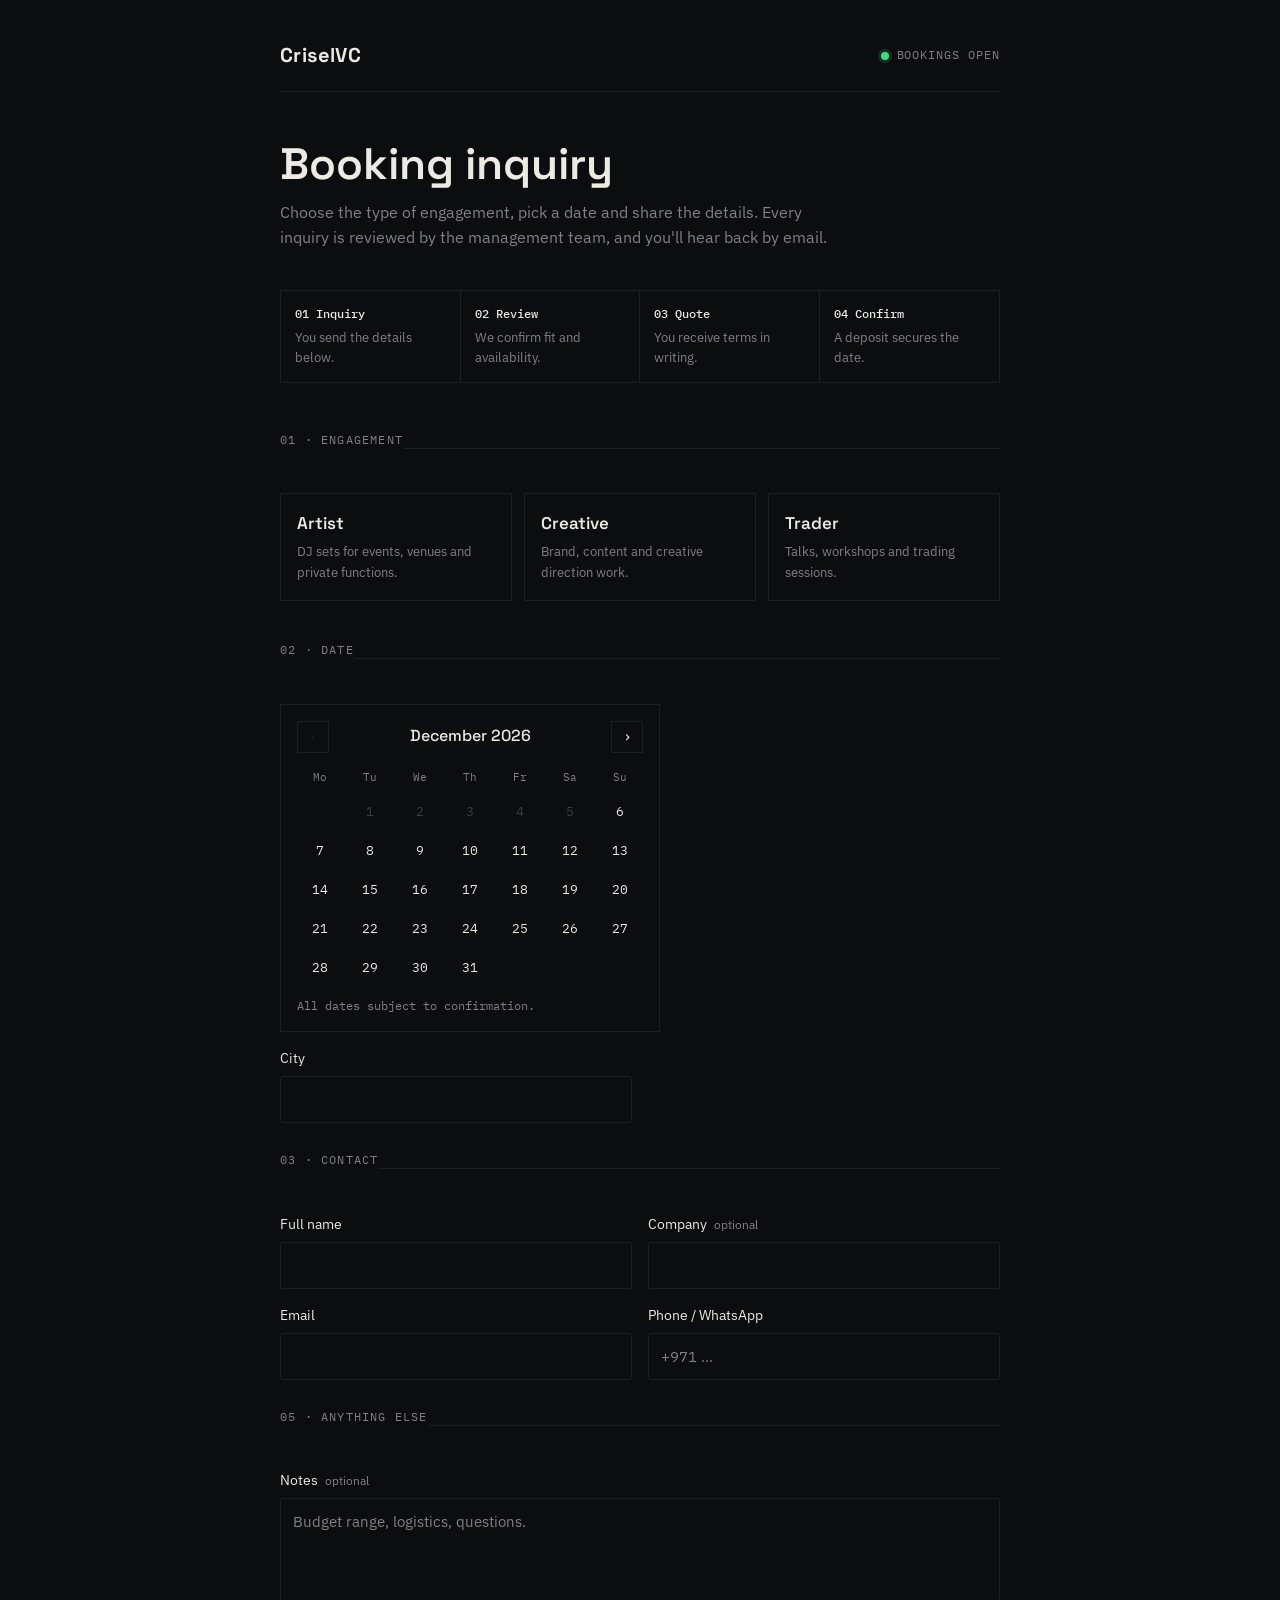
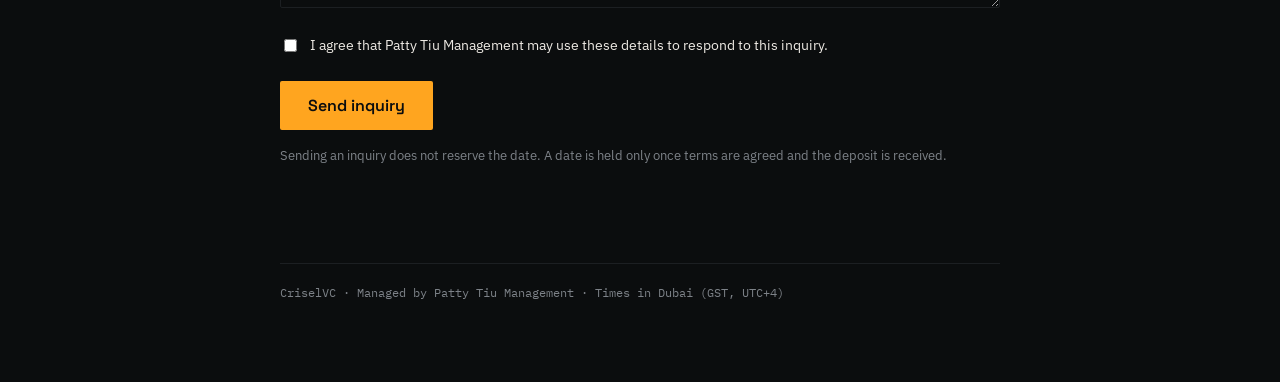
==== public/index.html @ d17053ee "Add booking page and success page" ====
<!doctype html>
<html lang="en">
<head>
  <meta charset="utf-8">
  <meta name="viewport" content="width=device-width, initial-scale=1">
  <title>CriselVC · Bookings</title>
  <meta name="description" content="Booking inquiries for CriselVC: artist sets, creative engagements and trader sessions.">
  <link rel="preconnect" href="https://fonts.googleapis.com">
  <link rel="preconnect" href="https://fonts.gstatic.com" crossorigin>
  <link href="https://fonts.googleapis.com/css2?family=Space+Grotesk:wght@400;500;600;700&family=IBM+Plex+Sans:wght@400;500&family=IBM+Plex+Mono:wght@400;500&display=swap" rel="stylesheet">
  <style>
    :root{
      --console:#0B0D0E; --hairline:#1C1F22; --amber:#FFA51F; --green:#3DDC84;
      --bone:#EDE9E3; --dim:#7D8288;
      --display:'Space Grotesk',system-ui,sans-serif;
      --body:'IBM Plex Sans',system-ui,sans-serif;
      --mono:'IBM Plex Mono',ui-monospace,monospace;
    }
    *{box-sizing:border-box}
    html,body{margin:0;background:var(--console);color:var(--bone);font-family:var(--body);font-size:16px;line-height:1.55}
    a{color:var(--bone);text-decoration-color:var(--dim)}
    .wrap{max-width:760px;margin:0 auto;padding:40px 20px 80px}
    header{display:flex;justify-content:space-between;align-items:center;padding-bottom:20px;border-bottom:1px solid var(--hairline)}
    .mark{font-family:var(--display);font-weight:700;letter-spacing:.02em;font-size:20px}
    .status{font-family:var(--mono);font-size:12px;color:var(--dim);display:flex;align-items:center;gap:8px;text-transform:uppercase;letter-spacing:.08em}
    .node{width:8px;height:8px;border-radius:50%;background:var(--green);box-shadow:0 0 0 3px rgba(61,220,132,.15)}
    h1{font-family:var(--display);font-weight:600;font-size:clamp(30px,5vw,44px);line-height:1.1;margin:48px 0 12px}
    .lede{color:var(--dim);max-width:560px;margin:0 0 40px}
    ol.process{list-style:none;padding:0;margin:0 0 48px;display:grid;grid-template-columns:repeat(4,1fr);border:1px solid var(--hairline)}
    ol.process li{padding:14px;border-right:1px solid var(--hairline);font-size:13px;color:var(--dim)}
    ol.process li:last-child{border-right:0}
    ol.process b{display:block;font-family:var(--mono);font-weight:500;color:var(--bone);font-size:12px;margin-bottom:4px}
    fieldset{border:0;border-top:1px solid var(--hairline);margin:0;padding:28px 0}
    legend{font-family:var(--mono);font-size:12px;letter-spacing:.1em;text-transform:uppercase;color:var(--dim);padding:0 0 16px}
    .grid{display:grid;grid-template-columns:1fr 1fr;gap:16px}
    .full{grid-column:1/-1}
    label{display:block;font-size:14px;margin-bottom:6px}
    label .opt{color:var(--dim);font-size:12px;margin-left:4px}
    input[type=text],input[type=email],input[type=tel],input[type=number],input[type=time],select,textarea{
      width:100%;background:transparent;color:var(--bone);border:1px solid var(--hairline);border-radius:2px;
      padding:11px 12px;font:inherit;font-size:15px;outline:none;transition:border-color .15s}
    select{appearance:none;background-image:linear-gradient(45deg,transparent 50%,var(--dim) 50%),linear-gradient(135deg,var(--dim) 50%,transparent 50%);
      background-position:calc(100% - 16px) 50%,calc(100% - 11px) 50%;background-size:5px 5px;background-repeat:no-repeat;padding-right:32px}
    select option{background:var(--console)}
    textarea{min-height:110px;resize:vertical}
    input:focus,select:focus,textarea:focus{border-color:var(--amber)}
    input::placeholder,textarea::placeholder{color:var(--dim)}
    .lanes{display:grid;grid-template-columns:repeat(3,1fr);gap:12px}
    .lane input{position:absolute;opacity:0;pointer-events:none}
    .lane span{display:block;border:1px solid var(--hairline);padding:16px;cursor:pointer;height:100%;transition:border-color .15s}
    .lane span b{display:block;font-family:var(--display);font-weight:600;font-size:17px;margin-bottom:4px}
    .lane span small{color:var(--dim);font-size:13px}
    .lane input:checked + span{border-color:var(--amber)}
    .lane input:focus-visible + span{outline:1px solid var(--amber);outline-offset:2px}
    .lane-fields[hidden]{display:none}
    .check{display:flex;gap:10px;align-items:flex-start;font-size:14px;color:var(--bone)}
    .check input{margin-top:4px;accent-color:var(--amber)}
    /* calendar */
    .cal{border:1px solid var(--hairline);padding:16px;max-width:380px}
    .cal-head{display:flex;justify-content:space-between;align-items:center;margin-bottom:12px}
    .cal-head strong{font-family:var(--display);font-weight:500}
    .cal-nav{background:none;border:1px solid var(--hairline);color:var(--bone);width:32px;height:32px;cursor:pointer;font:inherit}
    .cal-nav:disabled{color:var(--hairline);cursor:default}
    .cal-grid{display:grid;grid-template-columns:repeat(7,1fr);gap:4px;text-align:center}
    .cal-grid .dow{font-family:var(--mono);font-size:11px;color:var(--dim);padding:4px 0}
    .cal-grid button{background:none;border:1px solid transparent;color:var(--bone);font-family:var(--mono);font-size:13px;padding:8px 0;cursor:pointer;border-radius:2px}
    .cal-grid button:hover:not(:disabled){border-color:var(--hairline)}
    .cal-grid button:disabled{color:#3a3e42;text-decoration:line-through;cursor:not-allowed}
    .cal-grid button.past:disabled{text-decoration:none}
    .cal-grid button[aria-pressed=true]{border-color:var(--amber);color:var(--amber)}
    .cal-note{font-family:var(--mono);font-size:12px;color:var(--dim);margin-top:12px;min-height:18px}
    .picked{font-family:var(--mono);font-size:13px;margin-top:10px}
    .err{color:var(--amber);font-size:13px;margin-top:6px;min-height:0}
    .hp{position:absolute;left:-9999px}
    button[type=submit]{background:var(--amber);color:var(--console);border:0;padding:14px 28px;font-family:var(--display);font-weight:600;font-size:16px;cursor:pointer;border-radius:2px}
    button[type=submit]:disabled{opacity:.6;cursor:default}
    .fine{color:var(--dim);font-size:13px;margin-top:16px}
    footer{margin-top:56px;padding-top:20px;border-top:1px solid var(--hairline);font-family:var(--mono);font-size:12px;color:var(--dim)}
    @media (max-width:640px){
      .grid,.lanes{grid-template-columns:1fr}
      ol.process{grid-template-columns:1fr 1fr}
      ol.process li:nth-child(2){border-right:0}
      ol.process li:nth-child(-n+2){border-bottom:1px solid var(--hairline)}
    }
  </style>
</head>
<body>
  <div class="wrap">
    <header>
      <div class="mark">CriselVC</div>
      <div class="status"><span class="node" aria-hidden="true"></span>Bookings open</div>
    </header>

    <h1>Booking inquiry</h1>
    <p class="lede">Choose the type of engagement, pick a date and share the details. Every inquiry is reviewed by the management team, and you'll hear back by email.</p>

    <ol class="process" aria-label="How booking works">
      <li><b>01 Inquiry</b>You send the details below.</li>
      <li><b>02 Review</b>We confirm fit and availability.</li>
      <li><b>03 Quote</b>You receive terms in writing.</li>
      <li><b>04 Confirm</b>A deposit secures the date.</li>
    </ol>

    <form id="inquiry" name="criselvc-inquiry" method="POST" action="/success.html" data-netlify="true" netlify-honeypot="bot-field" novalidate>
      <input type="hidden" name="form-name" value="criselvc-inquiry">
      <p class="hp"><label>Leave this empty <input name="bot-field" tabindex="-1" autocomplete="off"></label></p>

      <fieldset>
        <legend>01 · Engagement</legend>
        <div class="lanes" role="radiogroup" aria-label="Engagement type">
          <label class="lane"><input type="radio" name="lane" value="Artist" required><span><b>Artist</b><small>DJ sets for events, venues and private functions.</small></span></label>
          <label class="lane"><input type="radio" name="lane" value="Creative"><span><b>Creative</b><small>Brand, content and creative direction work.</small></span></label>
          <label class="lane"><input type="radio" name="lane" value="Trader"><span><b>Trader</b><small>Talks, workshops and trading sessions.</small></span></label>
        </div>
        <div class="err" id="err-lane"></div>
      </fieldset>

      <fieldset>
        <legend>02 · Date</legend>
        <div class="cal" id="cal">
          <div class="cal-head">
            <button type="button" class="cal-nav" id="cal-prev" aria-label="Previous month">‹</button>
            <strong id="cal-title" aria-live="polite"></strong>
            <button type="button" class="cal-nav" id="cal-next" aria-label="Next month">›</button>
          </div>
          <div class="cal-grid" id="cal-grid"></div>
          <div class="cal-note" id="cal-note">Checking availability…</div>
        </div>
        <input type="hidden" name="event_date" id="event_date">
        <div class="picked" id="picked"></div>
        <div class="err" id="err-date"></div>
        <div class="grid" style="margin-top:16px">
          <div><label for="city">City</label><input type="text" id="city" name="city" required autocomplete="address-level2"></div>
        </div>
      </fieldset>

      <fieldset>
        <legend>03 · Contact</legend>
        <div class="grid">
          <div><label for="name">Full name</label><input type="text" id="name" name="name" required autocomplete="name"></div>
          <div><label for="company">Company <span class="opt">optional</span></label><input type="text" id="company" name="company" autocomplete="organization"></div>
          <div><label for="email">Email</label><input type="email" id="email" name="email" required autocomplete="email"></div>
          <div><label for="phone">Phone / WhatsApp</label><input type="tel" id="phone" name="phone" required autocomplete="tel" placeholder="+971 …"></div>
        </div>
      </fieldset>

      <!-- Artist lane -->
      <fieldset class="lane-fields" data-lane="Artist" hidden>
        <legend>04 · Artist details</legend>
        <div class="grid">
          <div><label for="artist_event_type">Event type</label>
            <select id="artist_event_type" name="artist_event_type" data-required>
              <option value="">Select</option>
              <option>Club night</option><option>Private event</option><option>Corporate event</option>
              <option>Wedding</option><option>Festival</option><option>Brand activation</option><option>Other</option>
            </select></div>
          <div><label for="artist_venue">Venue</label><input type="text" id="artist_venue" name="artist_venue" data-required></div>
          <div><label for="artist_set_start">Set start</label><input type="time" id="artist_set_start" name="artist_set_start" data-required></div>
          <div><label for="artist_set_end">Set end</label><input type="time" id="artist_set_end" name="artist_set_end" data-required></div>
          <div><label for="artist_guests">Expected guests</label><input type="number" id="artist_guests" name="artist_guests" min="1" inputmode="numeric" data-required></div>
          <div><label for="artist_equipment">DJ equipment</label>
            <select id="artist_equipment" name="artist_equipment" data-required>
              <option value="">Select</option>
              <option>Venue provides full DJ setup</option><option>Partial setup, to discuss</option>
              <option>No equipment, artist to arrange</option><option>Not sure yet</option>
            </select></div>
          <div class="full"><label for="artist_music_brief">Music brief <span class="opt">optional</span></label>
            <textarea id="artist_music_brief" name="artist_music_brief" placeholder="Genres, mood, references, anything to avoid."></textarea></div>
        </div>
        <p class="fine">Sets that run past midnight are fine. Enter the end time as it reads on the clock.</p>
      </fieldset>

      <!-- Creative lane -->
      <fieldset class="lane-fields" data-lane="Creative" hidden>
        <legend>04 · Creative details</legend>
        <div class="grid">
          <div><label for="creative_service">Service</label>
            <select id="creative_service" name="creative_service" data-required>
              <option value="">Select</option>
              <option>Content creation</option><option>Brand collaboration</option><option>Creative direction</option>
              <option>Hosting / appearance</option><option>Other</option>
            </select></div>
          <div><label for="creative_venue">Venue or brand</label><input type="text" id="creative_venue" name="creative_venue" data-required></div>
          <div><label for="creative_duration">Engagement length</label>
            <select id="creative_duration" name="creative_duration" data-required>
              <option value="">Select</option>
              <option>Half day</option><option>Full day</option><option>Multi-day</option><option>Ongoing / retainer</option>
            </select></div>
          <div class="full"><label for="creative_scope">Scope</label>
            <textarea id="creative_scope" name="creative_scope" data-required placeholder="Deliverables, usage, timelines."></textarea></div>
        </div>
      </fieldset>

      <!-- Trader lane -->
      <fieldset class="lane-fields" data-lane="Trader" hidden>
        <legend>04 · Trader details</legend>
        <div class="grid">
          <div><label for="trader_format">Format</label>
            <select id="trader_format" name="trader_format" data-required>
              <option value="">Select</option>
              <option>Talk / keynote</option><option>Workshop</option><option>Panel</option><option>Private session</option><option>Other</option>
            </select></div>
          <div><label for="trader_delivery">Delivery</label>
            <select id="trader_delivery" name="trader_delivery" data-required>
              <option value="">Select</option>
              <option>In person</option><option>Online</option><option>Hybrid</option>
            </select></div>
          <div><label for="trader_audience">Audience level</label>
            <select id="trader_audience" name="trader_audience" data-required>
              <option value="">Select</option>
              <option>Beginner</option><option>Intermediate</option><option>Advanced</option><option>Mixed</option>
            </select></div>
          <div><label for="trader_size">Audience size</label><input type="number" id="trader_size" name="trader_size" min="1" inputmode="numeric" data-required></div>
          <div class="full"><label for="trader_brief">Brief</label>
            <textarea id="trader_brief" name="trader_brief" data-required placeholder="Topics, goals and who will attend."></textarea></div>
          <div class="full"><label class="check"><input type="checkbox" id="trader_ack" name="trader_ack" value="yes" data-required>
            I understand sessions are educational only and are not financial advice.</label></div>
        </div>
      </fieldset>

      <fieldset>
        <legend>05 · Anything else</legend>
        <label for="notes">Notes <span class="opt">optional</span></label>
        <textarea id="notes" name="notes" placeholder="Budget range, logistics, questions."></textarea>
        <div style="margin-top:20px">
          <label class="check"><input type="checkbox" id="consent" name="consent" value="yes" required>
            I agree that Patty Tiu Management may use these details to respond to this inquiry.</label>
        </div>
        <div class="err" id="err-form" role="alert"></div>
        <div style="margin-top:24px"><button type="submit" id="submit">Send inquiry</button></div>
        <p class="fine">Sending an inquiry does not reserve the date. A date is held only once terms are agreed and the deposit is received.</p>
      </fieldset>
    </form>

    <footer>CriselVC · Managed by Patty Tiu Management · Times in Dubai (GST, UTC+4)</footer>
  </div>

  <script>
  (() => {
    const form = document.getElementById('inquiry');
    const laneInputs = form.querySelectorAll('input[name="lane"]');
    const laneSets = form.querySelectorAll('.lane-fields');

    /* ---------- Lanes: show only the selected lane's fields ---------- */
    function setLane(lane) {
      laneSets.forEach((fs) => {
        const on = fs.dataset.lane === lane;
        fs.hidden = !on;
        fs.querySelectorAll('input,select,textarea').forEach((el) => {
          if (el.hasAttribute('data-required')) el.required = on;
          if (!on) { if (el.type === 'checkbox') el.checked = false; else el.value = ''; }
        });
      });
      document.getElementById('err-lane').textContent = '';
    }
    laneInputs.forEach((r) => r.addEventListener('change', () => setLane(r.value)));
    const preset = form.querySelector('input[name="lane"]:checked');
    if (preset) setLane(preset.value);

    /* ---------- Availability calendar ---------- */
    const pad = (n) => String(n).padStart(2, '0');
    const dubaiToday = () => new Intl.DateTimeFormat('en-CA', { timeZone: 'Asia/Dubai' }).format(new Date());
    const today = dubaiToday();
    const [ty, tm] = today.split('-').map(Number);
    let view = { y: ty, m: tm };
    const first = { y: ty, m: tm };
    const cache = {};
    const input = document.getElementById('event_date');
    const grid = document.getElementById('cal-grid');
    const note = document.getElementById('cal-note');
    const title = document.getElementById('cal-title');
    const prev = document.getElementById('cal-prev');
    const picked = document.getElementById('picked');
    const monthKey = (v) => `${v.y}-${pad(v.m)}`;

    async function fetchMonth(key) {
      if (cache[key]) return cache[key];
      try {
        const r = await fetch(`/api/availability?month=${key}`, { headers: { Accept: 'application/json' } });
        if (!r.ok) throw new Error(r.status);
        const j = await r.json();
        cache[key] = { live: j.live === true, busy: Array.isArray(j.busy) ? j.busy : [] };
      } catch (e) {
        cache[key] = { live: false, busy: [] };
      }
      return cache[key];
    }

    async function render() {
      const key = monthKey(view);
      title.textContent = new Date(Date.UTC(view.y, view.m - 1, 1))
        .toLocaleDateString('en-GB', { month: 'long', year: 'numeric', timeZone: 'UTC' });
      prev.disabled = view.y === first.y && view.m === first.m;
      note.textContent = 'Checking availability…';
      const data = await fetchMonth(key);
      if (key !== monthKey(view)) return; // user moved on
      const busy = new Set(data.busy);
      note.textContent = data.live ? 'Struck-through dates are already booked.' : 'All dates subject to confirmation.';

      grid.innerHTML = '';
      ['Mo','Tu','We','Th','Fr','Sa','Su'].forEach((d) => {
        const s = document.createElement('div'); s.className = 'dow'; s.textContent = d; grid.appendChild(s);
      });
      const startDow = (new Date(Date.UTC(view.y, view.m - 1, 1)).getUTCDay() + 6) % 7;
      const days = new Date(Date.UTC(view.y, view.m, 0)).getUTCDate();
      for (let i = 0; i < startDow; i++) grid.appendChild(document.createElement('div'));
      for (let d = 1; d <= days; d++) {
        const iso = `${key}-${pad(d)}`;
        const b = document.createElement('button');
        b.type = 'button'; b.textContent = d; b.dataset.date = iso;
        const isPast = iso < today;
        const isBusy = data.live && busy.has(iso);
        if (isPast) { b.disabled = true; b.classList.add('past'); }
        if (isBusy) { b.disabled = true; b.setAttribute('aria-label', `${iso}, unavailable`); }
        b.setAttribute('aria-pressed', input.value === iso ? 'true' : 'false');
        b.addEventListener('click', () => pick(iso));
        grid.appendChild(b);
      }
      // a previously chosen date that is now busy gets cleared
      if (input.value && input.value.startsWith(key) && data.live && busy.has(input.value)) pick('');
    }

    function pick(iso) {
      input.value = iso;
      grid.querySelectorAll('button[data-date]').forEach((b) => b.setAttribute('aria-pressed', b.dataset.date === iso ? 'true' : 'false'));
      picked.textContent = iso
        ? 'Selected: ' + new Date(iso + 'T00:00:00Z').toLocaleDateString('en-GB', { weekday: 'long', day: 'numeric', month: 'long', year: 'numeric', timeZone: 'UTC' })
        : '';
      document.getElementById('err-date').textContent = '';
    }

    prev.addEventListener('click', () => { if (--view.m < 1) { view.m = 12; view.y--; } render(); });
    document.getElementById('cal-next').addEventListener('click', () => { if (++view.m > 12) { view.m = 1; view.y++; } render(); });
    render();

    /* ---------- Submit ---------- */
    form.addEventListener('submit', async (e) => {
      e.preventDefault();
      const errForm = document.getElementById('err-form');
      errForm.textContent = '';
      let ok = true;
      if (!form.querySelector('input[name="lane"]:checked')) { document.getElementById('err-lane').textContent = 'Choose an engagement type.'; ok = false; }
      if (!/^\d{4}-\d{2}-\d{2}$/.test(input.value)) { document.getElementById('err-date').textContent = 'Choose a date.'; ok = false; }
      if (!form.checkValidity()) { ok = false; }
      if (!ok) {
        form.reportValidity();
        errForm.textContent = 'Some details are missing. Check the highlighted fields.';
        return;
      }
      const btn = document.getElementById('submit');
      btn.disabled = true; btn.textContent = 'Sending…';
      try {
        const body = new URLSearchParams(new FormData(form)).toString();
        const r = await fetch('/', { method: 'POST', headers: { 'Content-Type': 'application/x-www-form-urlencoded' }, body });
        if (!r.ok) throw new Error(r.status);
        window.location.href = '/success.html';
      } catch (err) {
        btn.disabled = false; btn.textContent = 'Send inquiry';
        errForm.textContent = 'The inquiry did not send. Check your connection and try again.';
      }
    });
  })();
  </script>
</body>
</html>
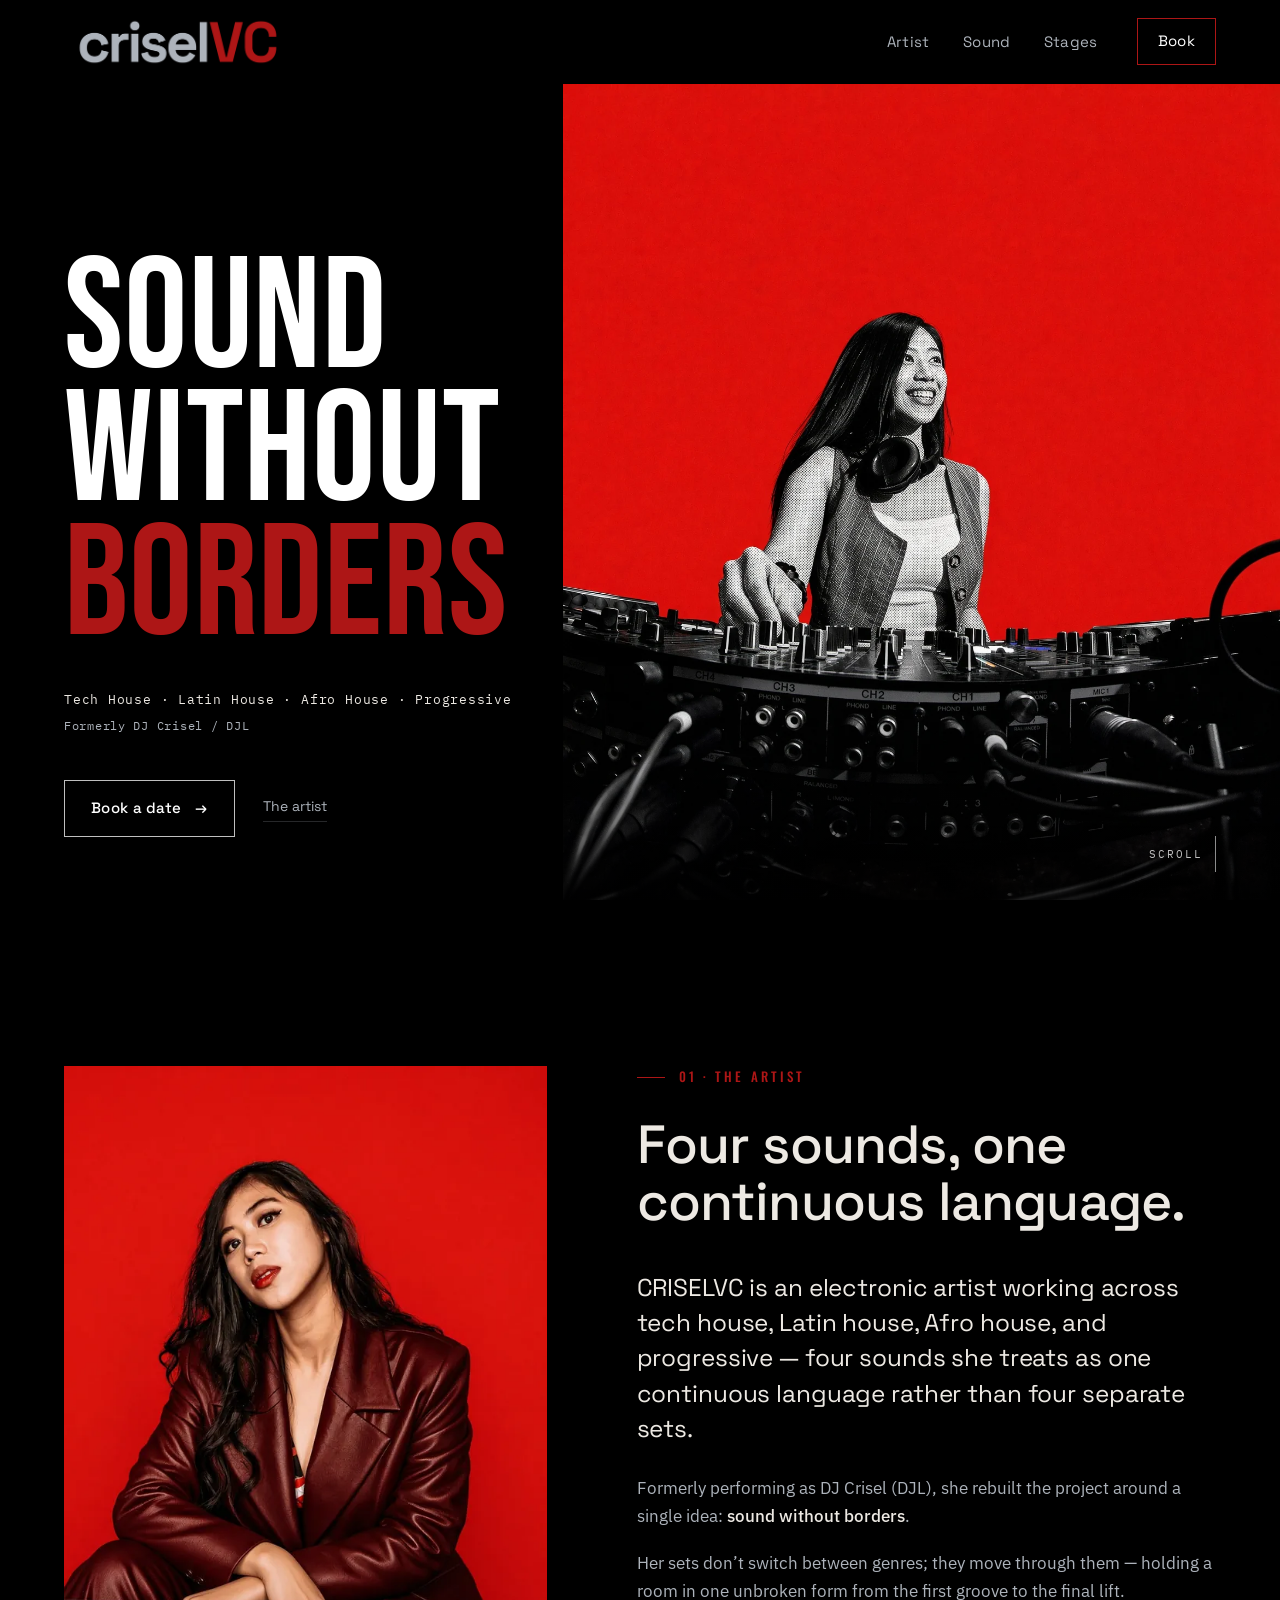
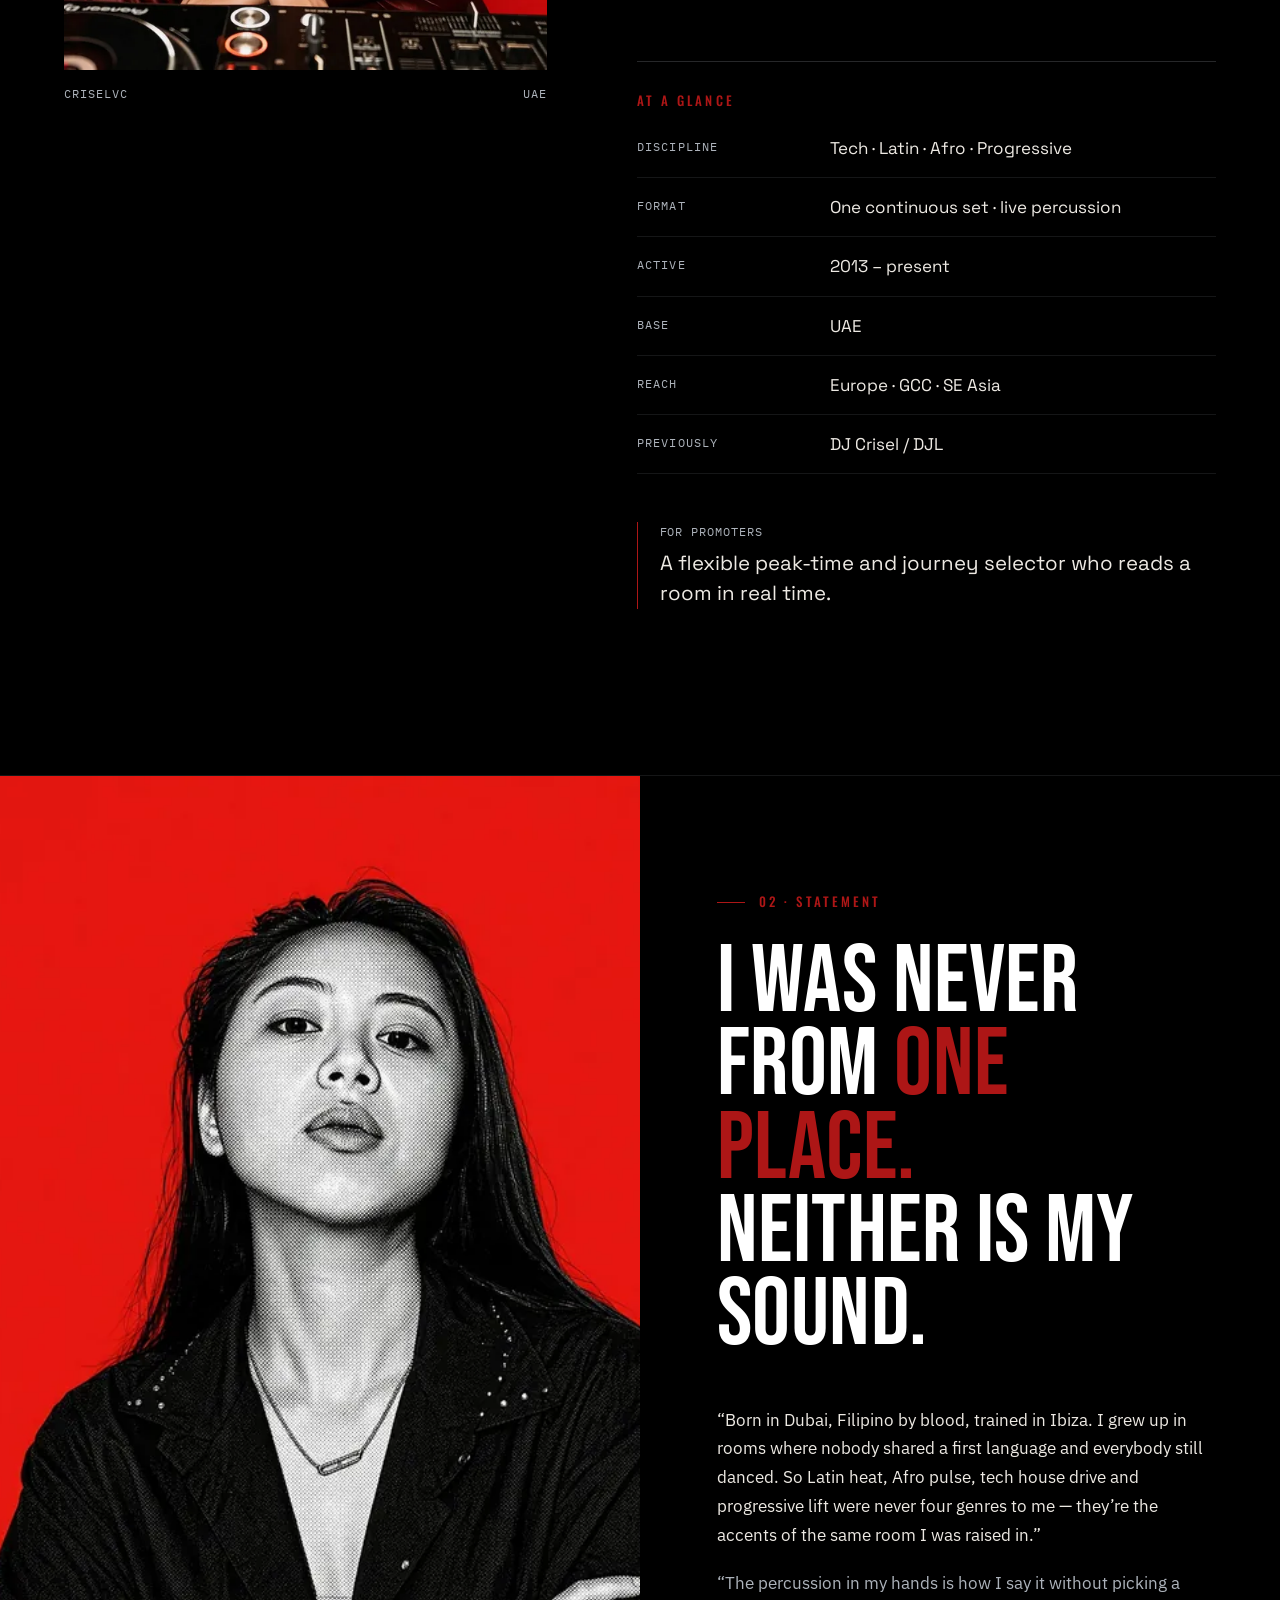
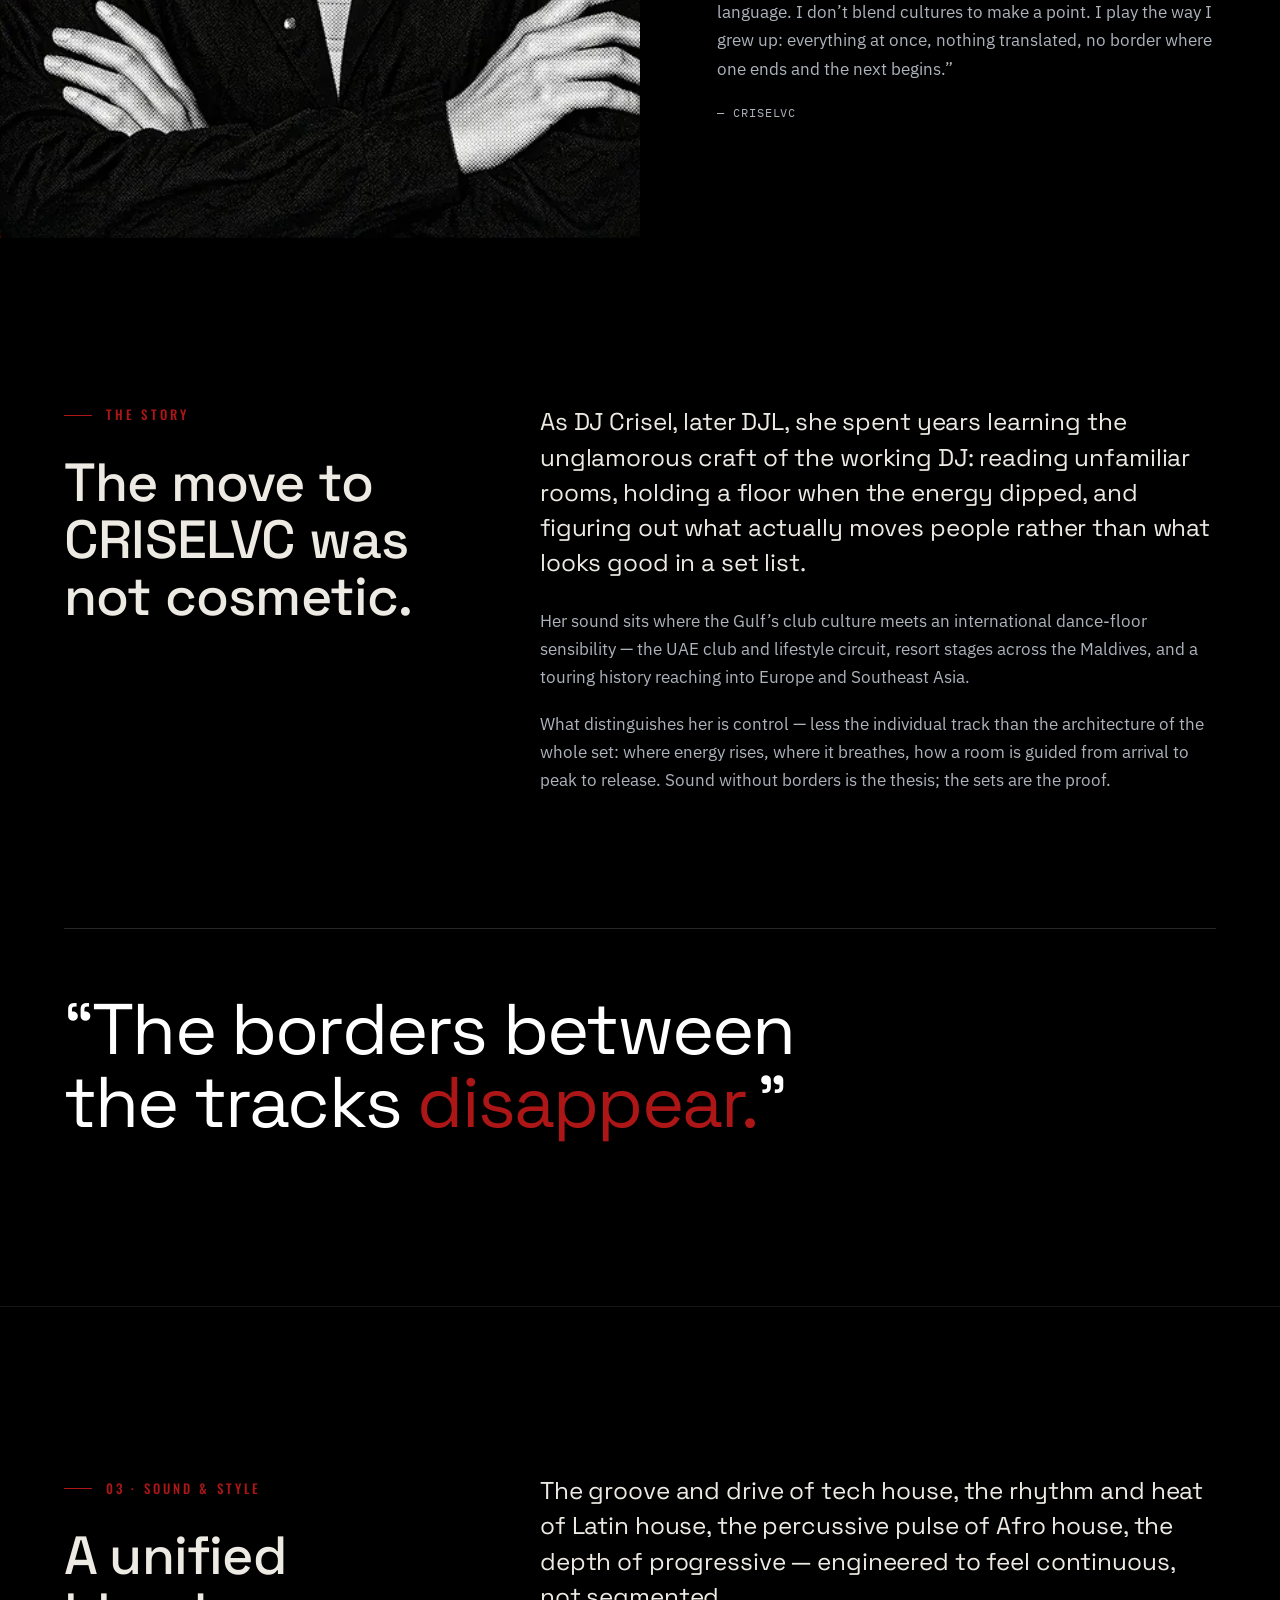
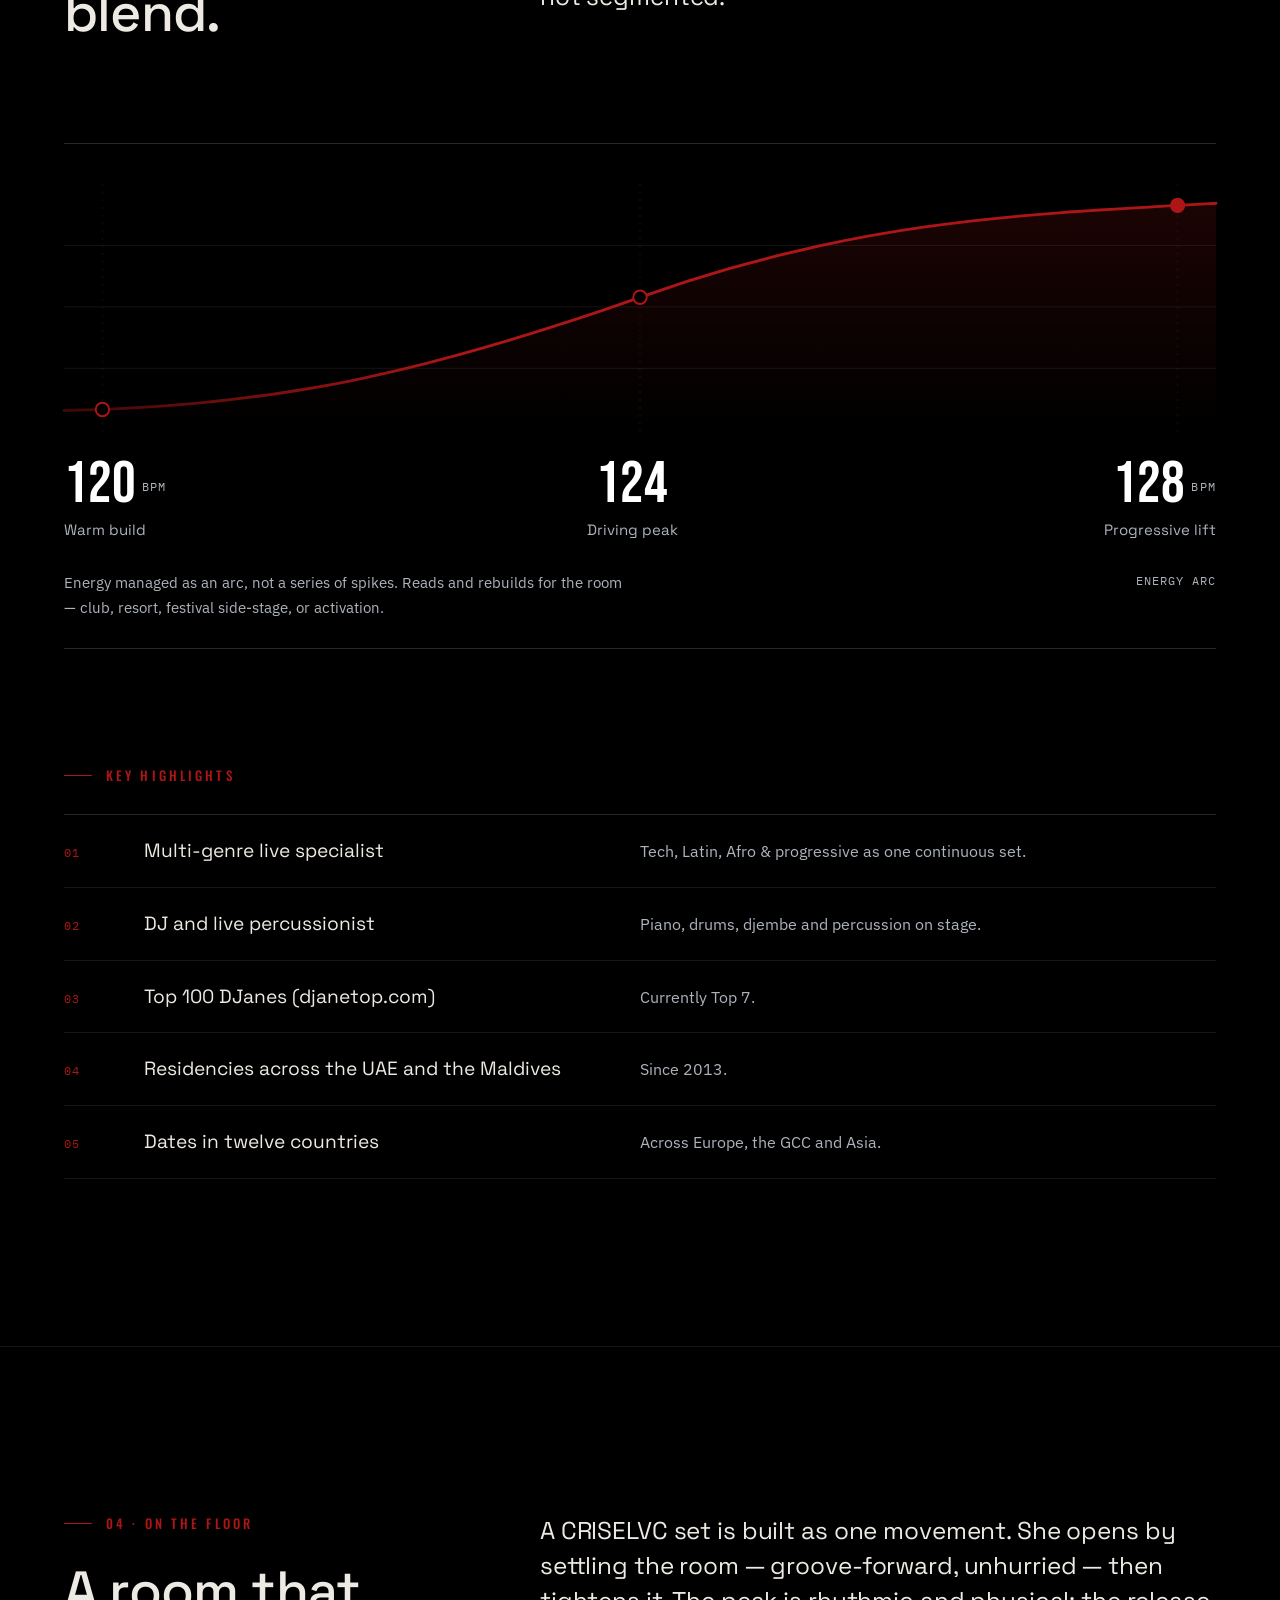
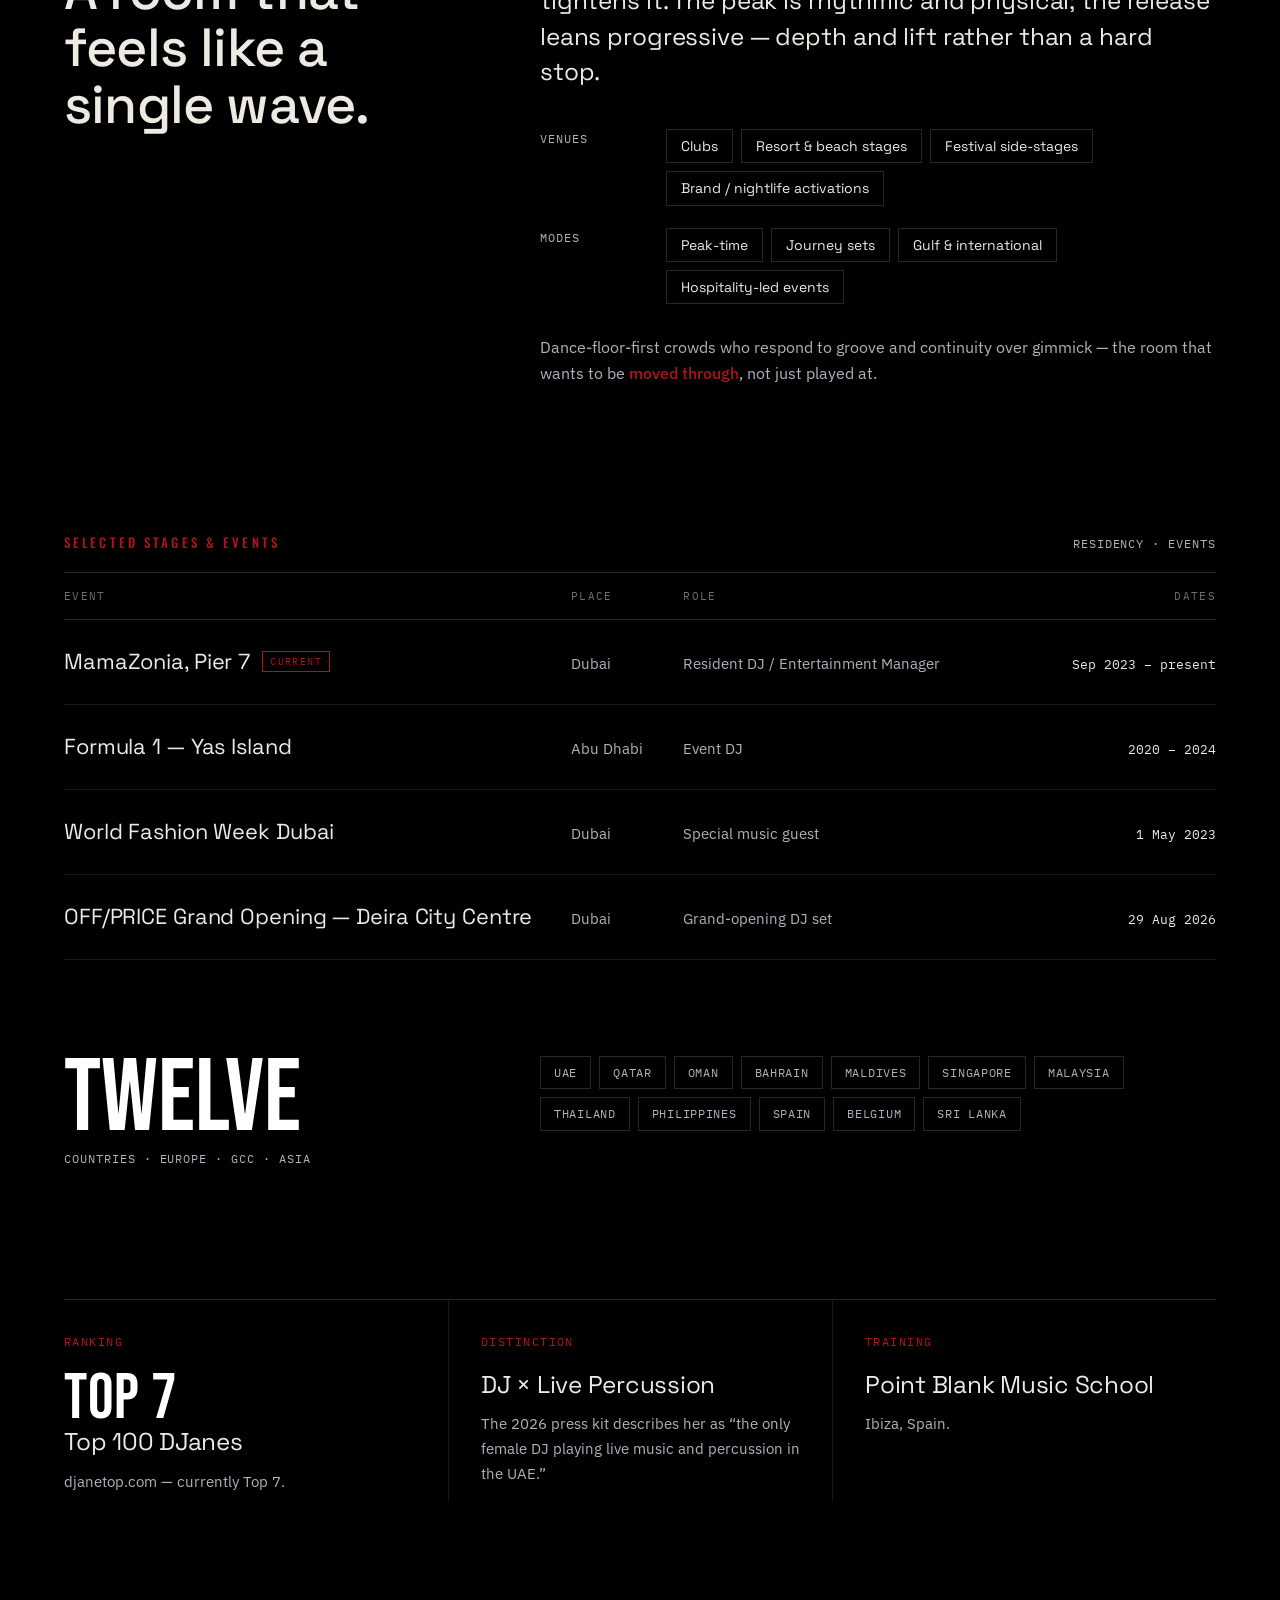
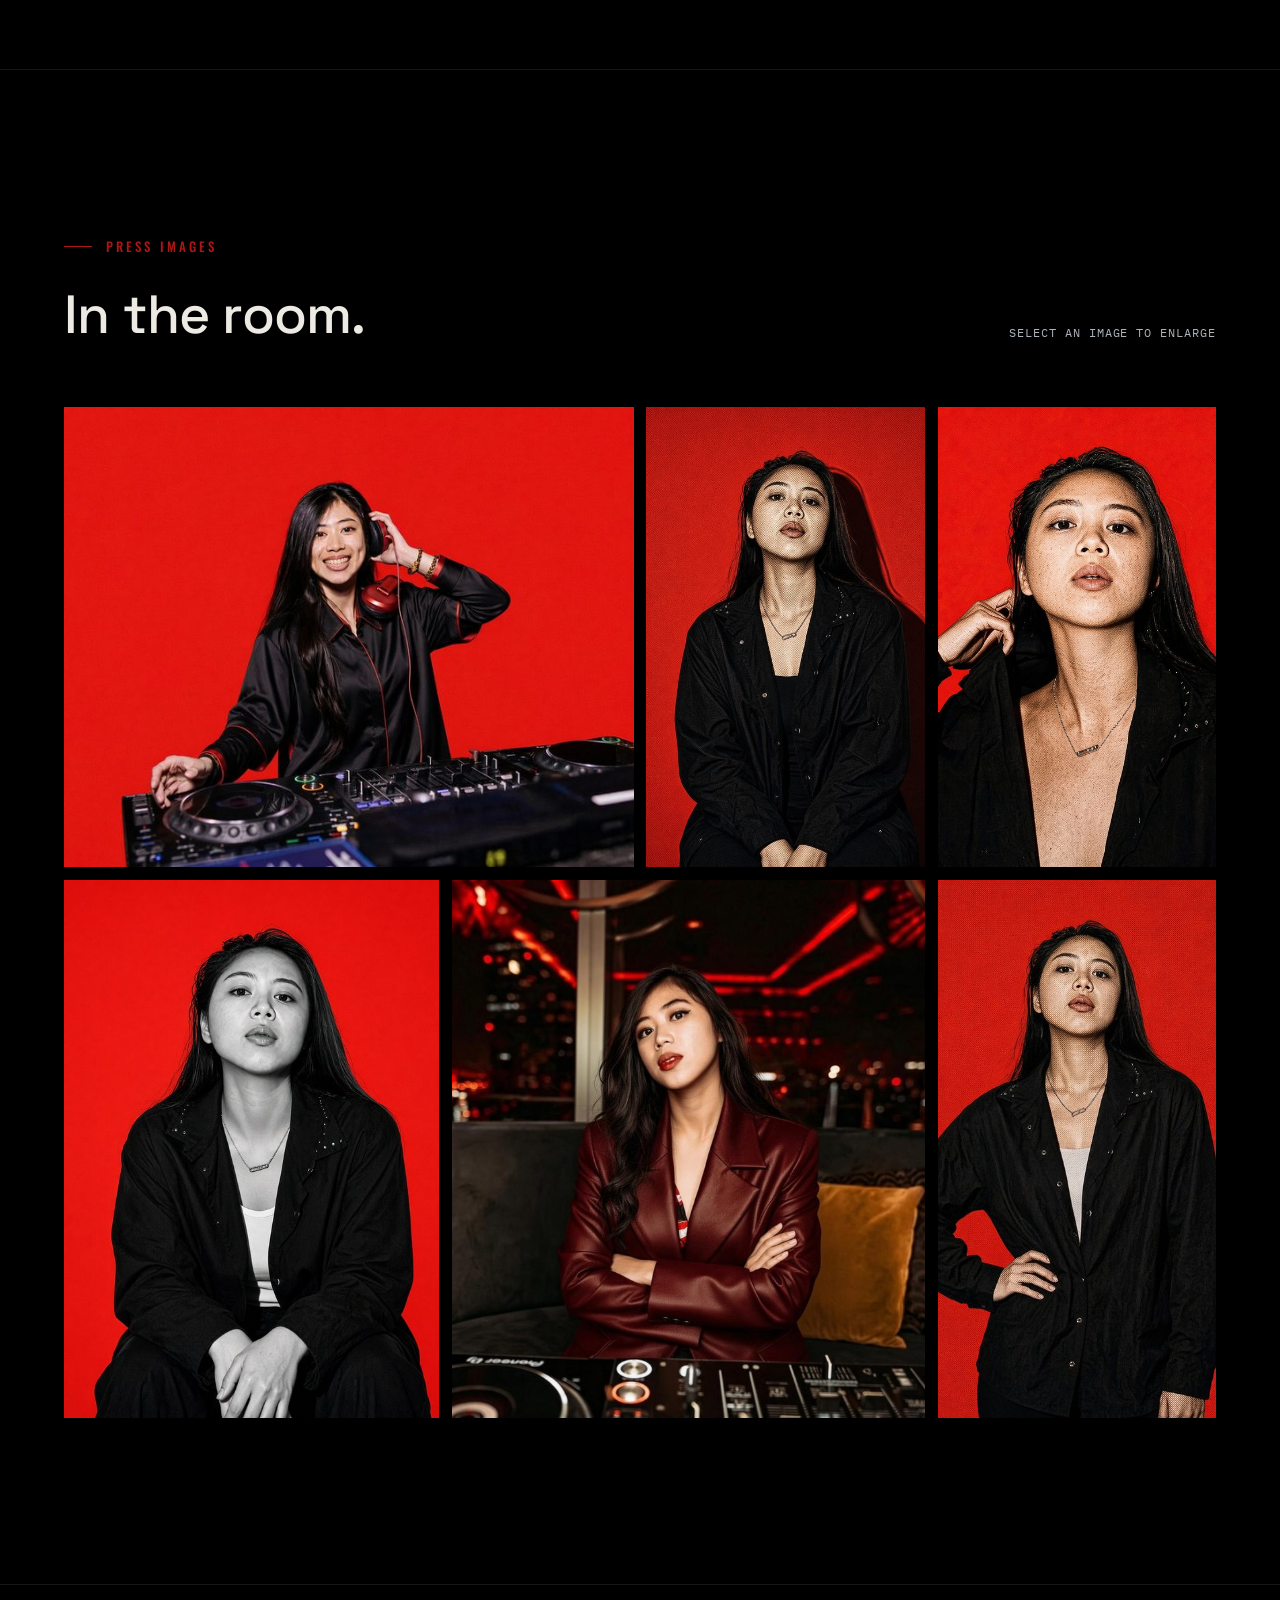
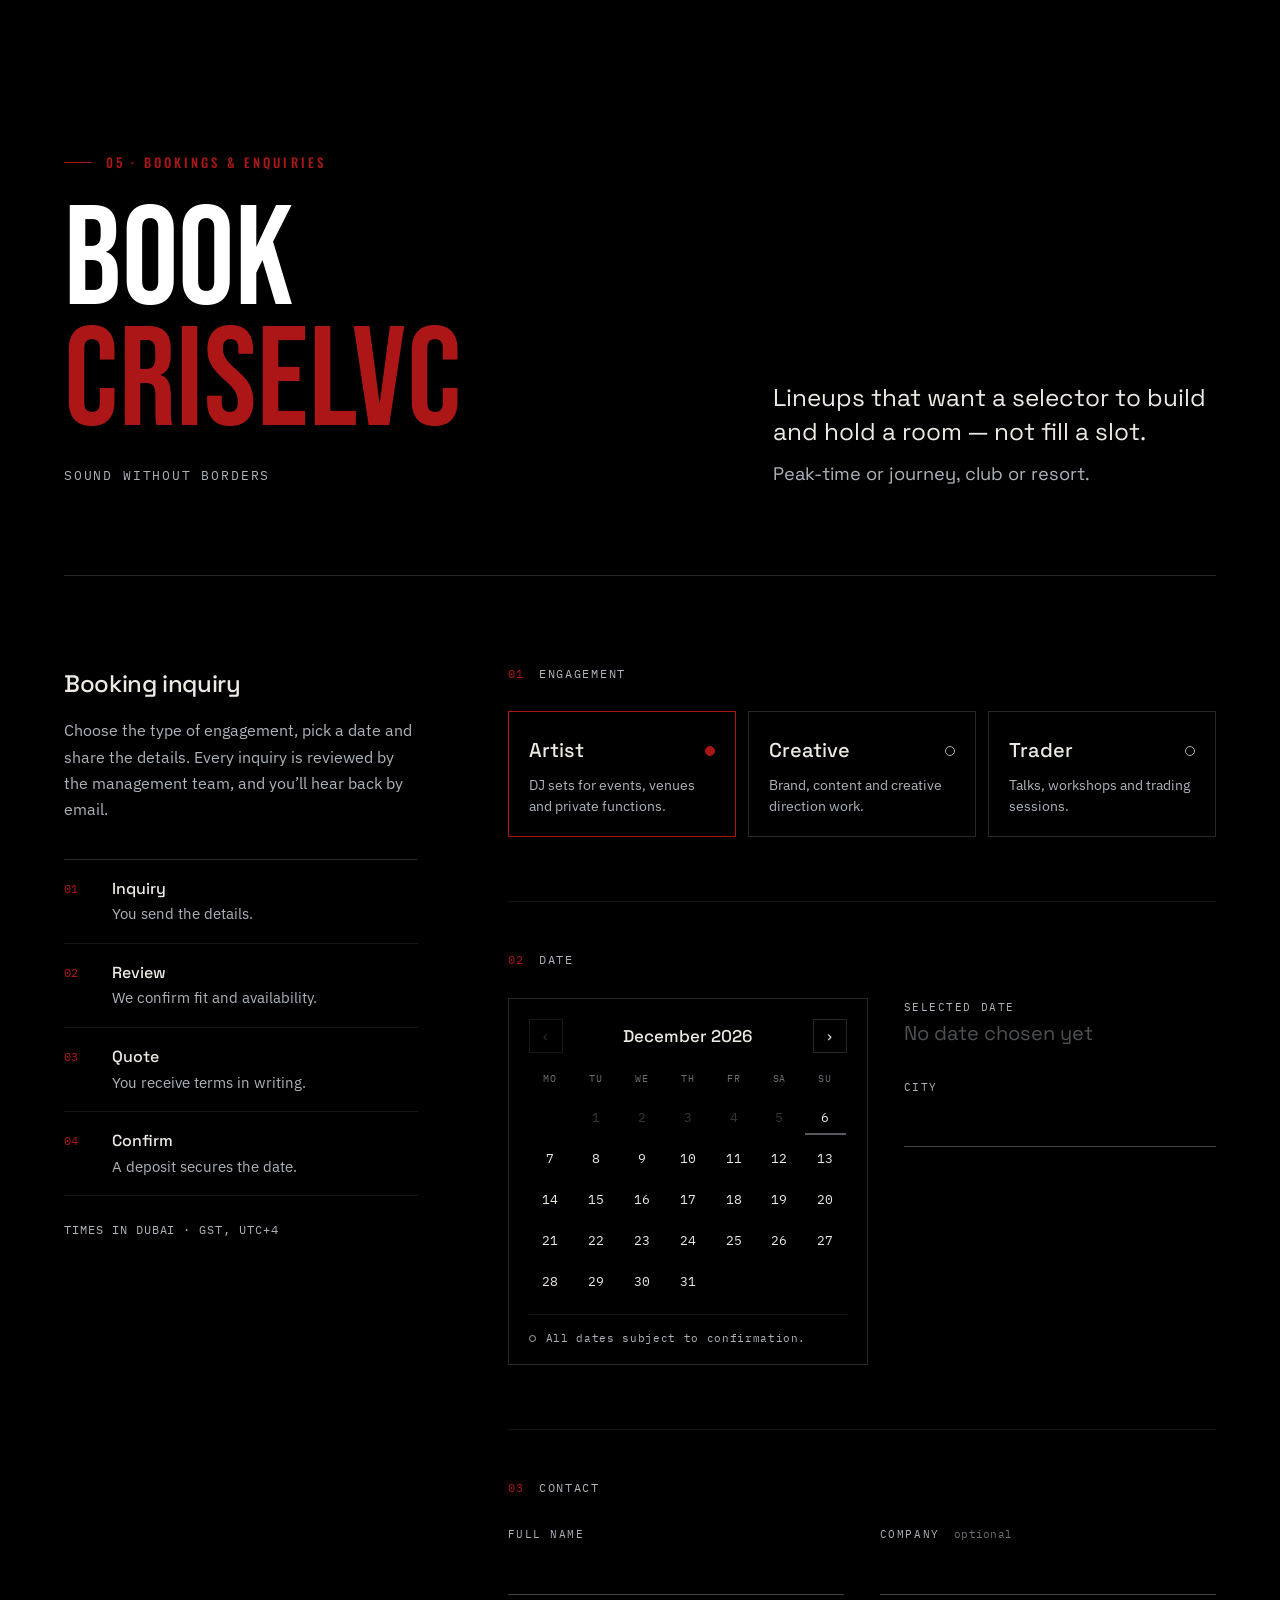
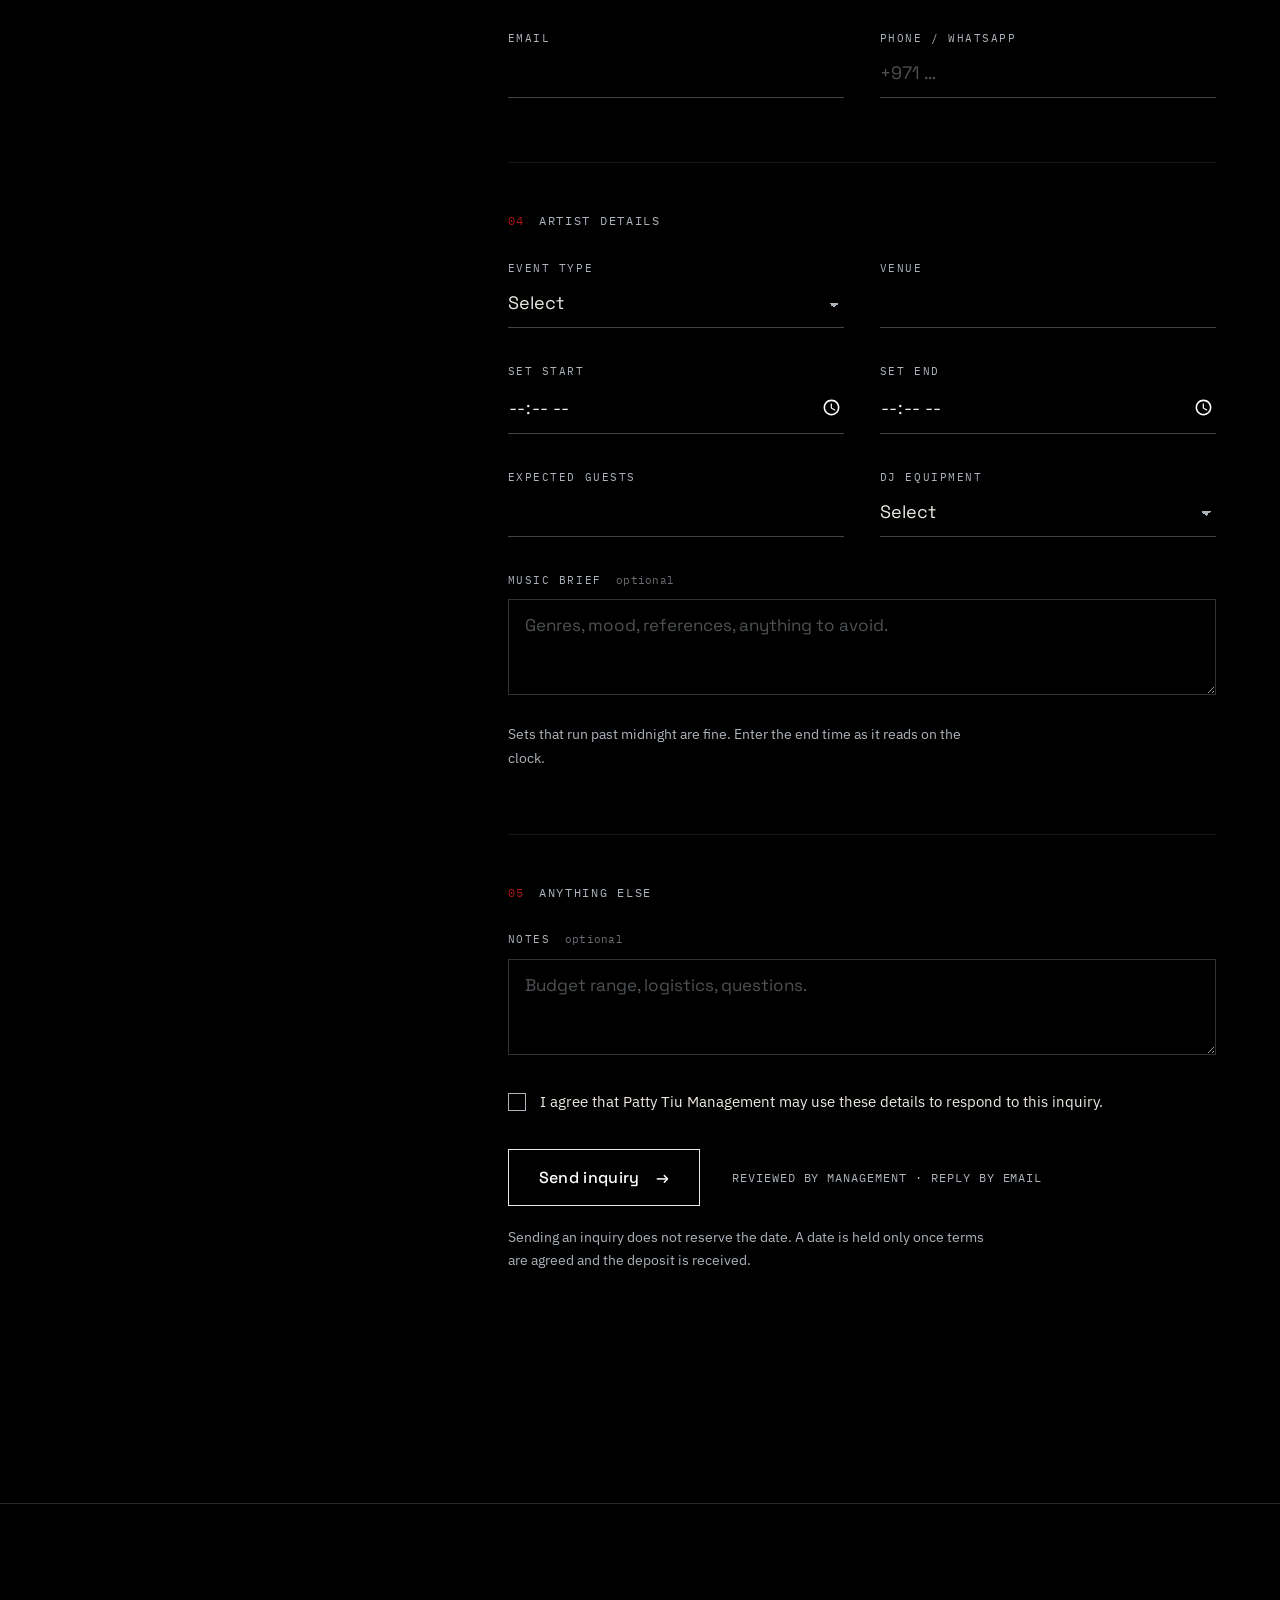
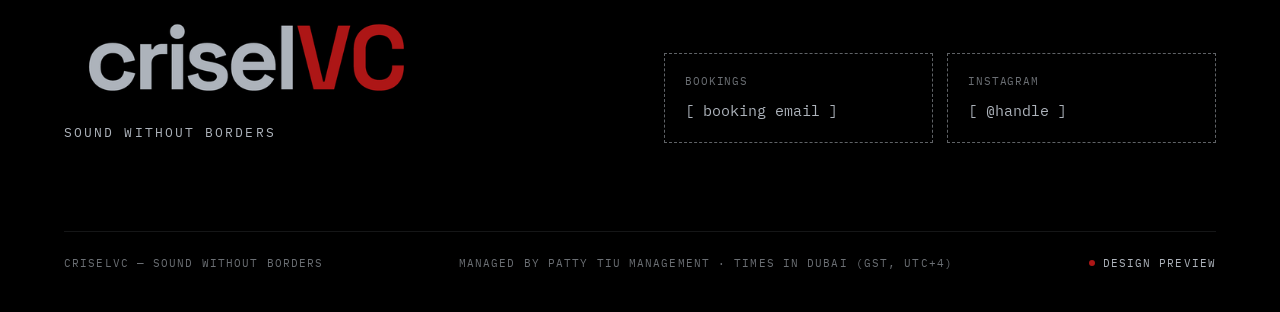
==== commit 9ab7ef53: "Replace the public pages with the official CriselVC identity. The Stage Black landing and three-lane" ====
--- a/public/index.html
+++ b/public/index.html
@@ -1,365 +1,497 @@
 <!doctype html>
 <html lang="en">
 <head>
-  <meta charset="utf-8">
-  <meta name="viewport" content="width=device-width, initial-scale=1">
-  <title>CriselVC · Bookings</title>
-  <meta name="description" content="Booking inquiries for CriselVC: artist sets, creative engagements and trader sessions.">
-  <link rel="preconnect" href="https://fonts.googleapis.com">
-  <link rel="preconnect" href="https://fonts.gstatic.com" crossorigin>
-  <link href="https://fonts.googleapis.com/css2?family=Space+Grotesk:wght@400;500;600;700&family=IBM+Plex+Sans:wght@400;500&family=IBM+Plex+Mono:wght@400;500&display=swap" rel="stylesheet">
-  <style>
-    :root{
-      --console:#0B0D0E; --hairline:#1C1F22; --amber:#FFA51F; --green:#3DDC84;
-      --bone:#EDE9E3; --dim:#7D8288;
-      --display:'Space Grotesk',system-ui,sans-serif;
-      --body:'IBM Plex Sans',system-ui,sans-serif;
-      --mono:'IBM Plex Mono',ui-monospace,monospace;
-    }
-    *{box-sizing:border-box}
-    html,body{margin:0;background:var(--console);color:var(--bone);font-family:var(--body);font-size:16px;line-height:1.55}
-    a{color:var(--bone);text-decoration-color:var(--dim)}
-    .wrap{max-width:760px;margin:0 auto;padding:40px 20px 80px}
-    header{display:flex;justify-content:space-between;align-items:center;padding-bottom:20px;border-bottom:1px solid var(--hairline)}
-    .mark{font-family:var(--display);font-weight:700;letter-spacing:.02em;font-size:20px}
-    .status{font-family:var(--mono);font-size:12px;color:var(--dim);display:flex;align-items:center;gap:8px;text-transform:uppercase;letter-spacing:.08em}
-    .node{width:8px;height:8px;border-radius:50%;background:var(--green);box-shadow:0 0 0 3px rgba(61,220,132,.15)}
-    h1{font-family:var(--display);font-weight:600;font-size:clamp(30px,5vw,44px);line-height:1.1;margin:48px 0 12px}
-    .lede{color:var(--dim);max-width:560px;margin:0 0 40px}
-    ol.process{list-style:none;padding:0;margin:0 0 48px;display:grid;grid-template-columns:repeat(4,1fr);border:1px solid var(--hairline)}
-    ol.process li{padding:14px;border-right:1px solid var(--hairline);font-size:13px;color:var(--dim)}
-    ol.process li:last-child{border-right:0}
-    ol.process b{display:block;font-family:var(--mono);font-weight:500;color:var(--bone);font-size:12px;margin-bottom:4px}
-    fieldset{border:0;border-top:1px solid var(--hairline);margin:0;padding:28px 0}
-    legend{font-family:var(--mono);font-size:12px;letter-spacing:.1em;text-transform:uppercase;color:var(--dim);padding:0 0 16px}
-    .grid{display:grid;grid-template-columns:1fr 1fr;gap:16px}
-    .full{grid-column:1/-1}
-    label{display:block;font-size:14px;margin-bottom:6px}
-    label .opt{color:var(--dim);font-size:12px;margin-left:4px}
-    input[type=text],input[type=email],input[type=tel],input[type=number],input[type=time],select,textarea{
-      width:100%;background:transparent;color:var(--bone);border:1px solid var(--hairline);border-radius:2px;
-      padding:11px 12px;font:inherit;font-size:15px;outline:none;transition:border-color .15s}
-    select{appearance:none;background-image:linear-gradient(45deg,transparent 50%,var(--dim) 50%),linear-gradient(135deg,var(--dim) 50%,transparent 50%);
-      background-position:calc(100% - 16px) 50%,calc(100% - 11px) 50%;background-size:5px 5px;background-repeat:no-repeat;padding-right:32px}
-    select option{background:var(--console)}
-    textarea{min-height:110px;resize:vertical}
-    input:focus,select:focus,textarea:focus{border-color:var(--amber)}
-    input::placeholder,textarea::placeholder{color:var(--dim)}
-    .lanes{display:grid;grid-template-columns:repeat(3,1fr);gap:12px}
-    .lane input{position:absolute;opacity:0;pointer-events:none}
-    .lane span{display:block;border:1px solid var(--hairline);padding:16px;cursor:pointer;height:100%;transition:border-color .15s}
-    .lane span b{display:block;font-family:var(--display);font-weight:600;font-size:17px;margin-bottom:4px}
-    .lane span small{color:var(--dim);font-size:13px}
-    .lane input:checked + span{border-color:var(--amber)}
-    .lane input:focus-visible + span{outline:1px solid var(--amber);outline-offset:2px}
-    .lane-fields[hidden]{display:none}
-    .check{display:flex;gap:10px;align-items:flex-start;font-size:14px;color:var(--bone)}
-    .check input{margin-top:4px;accent-color:var(--amber)}
-    /* calendar */
-    .cal{border:1px solid var(--hairline);padding:16px;max-width:380px}
-    .cal-head{display:flex;justify-content:space-between;align-items:center;margin-bottom:12px}
-    .cal-head strong{font-family:var(--display);font-weight:500}
-    .cal-nav{background:none;border:1px solid var(--hairline);color:var(--bone);width:32px;height:32px;cursor:pointer;font:inherit}
-    .cal-nav:disabled{color:var(--hairline);cursor:default}
-    .cal-grid{display:grid;grid-template-columns:repeat(7,1fr);gap:4px;text-align:center}
-    .cal-grid .dow{font-family:var(--mono);font-size:11px;color:var(--dim);padding:4px 0}
-    .cal-grid button{background:none;border:1px solid transparent;color:var(--bone);font-family:var(--mono);font-size:13px;padding:8px 0;cursor:pointer;border-radius:2px}
-    .cal-grid button:hover:not(:disabled){border-color:var(--hairline)}
-    .cal-grid button:disabled{color:#3a3e42;text-decoration:line-through;cursor:not-allowed}
-    .cal-grid button.past:disabled{text-decoration:none}
-    .cal-grid button[aria-pressed=true]{border-color:var(--amber);color:var(--amber)}
-    .cal-note{font-family:var(--mono);font-size:12px;color:var(--dim);margin-top:12px;min-height:18px}
-    .picked{font-family:var(--mono);font-size:13px;margin-top:10px}
-    .err{color:var(--amber);font-size:13px;margin-top:6px;min-height:0}
-    .hp{position:absolute;left:-9999px}
-    button[type=submit]{background:var(--amber);color:var(--console);border:0;padding:14px 28px;font-family:var(--display);font-weight:600;font-size:16px;cursor:pointer;border-radius:2px}
-    button[type=submit]:disabled{opacity:.6;cursor:default}
-    .fine{color:var(--dim);font-size:13px;margin-top:16px}
-    footer{margin-top:56px;padding-top:20px;border-top:1px solid var(--hairline);font-family:var(--mono);font-size:12px;color:var(--dim)}
-    @media (max-width:640px){
-      .grid,.lanes{grid-template-columns:1fr}
-      ol.process{grid-template-columns:1fr 1fr}
-      ol.process li:nth-child(2){border-right:0}
-      ol.process li:nth-child(-n+2){border-bottom:1px solid var(--hairline)}
-    }
-  </style>
+<meta charset="utf-8">
+<meta name="viewport" content="width=device-width, initial-scale=1, viewport-fit=cover">
+<title>CriselVC — Sound without borders · Bookings</title>
+<meta name="description" content="CriselVC — UAE electronic artist across tech house, Latin house, Afro house and progressive. Booking inquiries for clubs, resort and beach stages, festival side-stages and brand activations.">
+<meta name="theme-color" content="#000000">
+<meta property="og:title" content="CriselVC — Sound without borders">
+<meta property="og:description" content="Tech House · Latin House · Afro House · Progressive. Booking inquiries.">
+<meta property="og:image" content="assets/img/hero-mixer.jpg">
+<link rel="icon" type="image/png" sizes="32x32" href="assets/img/favicon-32.png">
+<link rel="icon" type="image/png" sizes="512x512" href="assets/img/favicon-512.png">
+<link rel="apple-touch-icon" href="assets/img/apple-touch-icon.png">
+<link rel="preload" as="image" href="assets/img/criselVC-lockup-480.png">
+<link rel="preload" as="image" type="image/webp" href="assets/img/hero-mixer.webp" imagesrcset="assets/img/hero-mixer-800.webp 698w, assets/img/hero-mixer.webp 1312w" imagesizes="(max-width:960px) 100vw, 56vw">
+<link rel="preconnect" href="https://fonts.googleapis.com">
+<link rel="preconnect" href="https://fonts.gstatic.com" crossorigin>
+<link href="https://fonts.googleapis.com/css2?family=Bebas+Neue&family=IBM+Plex+Mono:wght@400;500&family=IBM+Plex+Sans:ital,wght@0,400;0,500;1,400&family=Oswald:wght@500&family=Space+Grotesk:wght@400;500;600&display=swap" rel="stylesheet">
+<link rel="stylesheet" href="assets/css/styles.css">
+<script>document.documentElement.classList.add('js')</script>
 </head>
 <body>
+<a class="skip" href="#main">Skip to content</a>
+
+<header class="nav" id="nav">
+  <div class="nav__in">
+    <a class="brand" href="#top" aria-label="CriselVC — back to top">
+      <img src="assets/img/criselVC-lockup-480.png" srcset="assets/img/criselVC-lockup-480.png 1x, assets/img/criselVC-lockup-960.png 2x" width="228" height="48" alt="criselVC">
+    </a>
+    <nav aria-label="Primary">
+      <ul class="nav__links">
+        <li><a href="#artist">Artist</a></li>
+        <li><a href="#sound">Sound</a></li>
+        <li><a href="#stages">Stages</a></li>
+        <li><a class="btn btn--sm btn--red" href="#book">Book</a></li>
+      </ul>
+    </nav>
+    <button class="nav__toggle" id="menu-open" aria-expanded="false" aria-controls="menu">Menu</button>
+  </div>
+</header>
+
+<div class="menu" id="menu" role="dialog" aria-modal="true" aria-label="Menu" hidden>
+  <div class="menu__top">
+    <img src="assets/img/criselVC-lockup-480.png" srcset="assets/img/criselVC-lockup-960.png 2x" width="228" height="48" alt="criselVC">
+    <button class="nav__toggle" id="menu-close" style="display:inline-block">Close</button>
+  </div>
+  <ol>
+    <li><a href="#artist">Artist <span>01</span></a></li>
+    <li><a href="#sound">Sound <span>03</span></a></li>
+    <li><a href="#stages">Stages <span>04</span></a></li>
+    <li><a href="#book">Book <span>05</span></a></li>
+  </ol>
+  <p class="menu__foot meta">Sound without borders</p>
+</div>
+
+<main id="main">
+
+<!-- ============ HERO ============ -->
+<section class="hero" id="top" aria-label="CriselVC — Sound without borders">
+  <div class="hero__copy">
+    <h1 class="hero__title" aria-label="Sound without borders">
+      <span>Sound</span><span>Without</span><span class="red">Borders</span>
+    </h1>
+    <p class="hero__disc">Tech House · Latin House · Afro House · Progressive</p>
+    <p class="hero__prev">Formerly DJ Crisel / DJL</p>
+    <div class="hero__actions">
+      <a class="btn" href="#book">Book a date <span class="arr" aria-hidden="true">→</span></a>
+      <a class="hero__more" href="#artist">The artist</a>
+    </div>
+  </div>
+  <figure class="hero__media">
+    <picture>
+      <source type="image/webp" srcset="assets/img/hero-mixer-800.webp 698w, assets/img/hero-mixer.webp 1312w" sizes="(max-width:960px) 100vw, 56vw">
+      <img src="assets/img/hero-mixer.jpg" srcset="assets/img/hero-mixer-800.jpg 698w, assets/img/hero-mixer.jpg 1312w" sizes="(max-width:960px) 100vw, 56vw" width="1312" height="1504" fetchpriority="high"
+        alt="CriselVC smiling at the mixer, headphones around her neck, black-and-white against a red studio field">
+    </picture>
+  </figure>
+  <span class="hero__scroll" aria-hidden="true">Scroll</span>
+</section>
+
+<!-- ============ 01 THE ARTIST ============ -->
+<section class="section artist" id="artist" aria-labelledby="artist-h">
+  <div class="wrap artist__grid">
+    <figure class="artist__figure rv">
+      <picture>
+        <source type="image/webp" srcset="assets/img/artist-burgundy-decks-800.webp 800w, assets/img/artist-burgundy-decks.webp 1424w" sizes="(max-width:960px) 92vw, 42vw">
+        <img src="assets/img/artist-burgundy-decks.jpg" srcset="assets/img/artist-burgundy-decks-800.jpg 800w, assets/img/artist-burgundy-decks.jpg 1424w" sizes="(max-width:960px) 92vw, 42vw" width="1424" height="1392" loading="lazy" decoding="async"
+          alt="CriselVC in a burgundy leather jacket behind Pioneer decks, against a red studio backdrop">
+      </picture>
+      <figcaption class="figcap meta"><span>CriselVC</span><span>UAE</span></figcaption>
+    </figure>
+    <div class="artist__body">
+      <p class="kicker rv">01 · The Artist</p>
+      <h2 class="h2 rv" id="artist-h">Four sounds, one continuous language.</h2>
+      <p class="lead rv">CRISELVC is an electronic artist working across tech house, Latin house, Afro house, and progressive — four sounds she treats as one continuous language rather than four separate sets.</p>
+      <p class="muted rv">Formerly performing as DJ Crisel (DJL), she rebuilt the project around a single idea: <strong class="em">sound without borders</strong>.</p>
+      <p class="muted rv">Her sets don’t switch between genres; they move through them — holding a room in one unbroken form from the first groove to the final lift.</p>
+
+      <div class="glance rv">
+        <p class="glance__title">At a glance</p>
+        <dl>
+          <dt>Discipline</dt><dd>Tech · Latin · Afro · Progressive</dd>
+          <dt>Format</dt><dd>One continuous set · live percussion</dd>
+          <dt>Active</dt><dd>2013 – present</dd>
+          <dt>Base</dt><dd>UAE</dd>
+          <dt>Reach</dt><dd>Europe · GCC · SE Asia</dd>
+          <dt>Previously</dt><dd>DJ Crisel / DJL</dd>
+        </dl>
+      </div>
+
+      <div class="promoter rv">
+        <span class="meta">For promoters</span>
+        <p>A flexible peak-time and journey selector who reads a room in real time.</p>
+      </div>
+    </div>
+  </div>
+</section>
+
+<!-- ============ STATEMENT ============ -->
+<section class="statement" aria-labelledby="statement-h">
+  <div class="statement__grid">
+    <figure class="statement__media">
+      <picture>
+        <source type="image/webp" srcset="assets/img/statement-arms-crossed-800.webp 800w, assets/img/statement-arms-crossed.webp 1408w" sizes="(max-width:960px) 100vw, 50vw">
+        <img src="assets/img/statement-arms-crossed.jpg" srcset="assets/img/statement-arms-crossed-800.jpg 800w, assets/img/statement-arms-crossed.jpg 1408w" sizes="(max-width:960px) 100vw, 50vw" width="1408" height="1408" loading="lazy" decoding="async"
+          alt="CriselVC with arms crossed, looking up, black-and-white halftone portrait on a red field">
+      </picture>
+    </figure>
+    <div class="statement__copy">
+      <p class="kicker rv">02 · Statement</p>
+      <h2 class="statement__title rv" id="statement-h">I was never from <span class="red">one place.</span><br>Neither is my sound.</h2>
+      <blockquote class="rv">
+        <p>“Born in Dubai, Filipino by blood, trained in Ibiza. I grew up in rooms where nobody shared a first language and everybody still danced. So Latin heat, Afro pulse, tech house drive and progressive lift were never four genres to me — they’re the accents of the same room I was raised in.”</p>
+        <p>“The percussion in my hands is how I say it without picking a language. I don’t blend cultures to make a point. I play the way I grew up: everything at once, nothing translated, no border where one ends and the next begins.”</p>
+        <cite class="meta">— CriselVC</cite>
+      </blockquote>
+    </div>
+  </div>
+</section>
+
+<!-- ============ STORY ============ -->
+<section class="section story" aria-labelledby="story-h">
   <div class="wrap">
-    <header>
-      <div class="mark">CriselVC</div>
-      <div class="status"><span class="node" aria-hidden="true"></span>Bookings open</div>
-    </header>
-
-    <h1>Booking inquiry</h1>
-    <p class="lede">Choose the type of engagement, pick a date and share the details. Every inquiry is reviewed by the management team, and you'll hear back by email.</p>
-
-    <ol class="process" aria-label="How booking works">
-      <li><b>01 Inquiry</b>You send the details below.</li>
-      <li><b>02 Review</b>We confirm fit and availability.</li>
-      <li><b>03 Quote</b>You receive terms in writing.</li>
-      <li><b>04 Confirm</b>A deposit secures the date.</li>
-    </ol>
-
-    <form id="inquiry" name="criselvc-inquiry" method="POST" action="/success.html" data-netlify="true" netlify-honeypot="bot-field" novalidate>
-      <input type="hidden" name="form-name" value="criselvc-inquiry">
-      <p class="hp"><label>Leave this empty <input name="bot-field" tabindex="-1" autocomplete="off"></label></p>
-
-      <fieldset>
-        <legend>01 · Engagement</legend>
-        <div class="lanes" role="radiogroup" aria-label="Engagement type">
-          <label class="lane"><input type="radio" name="lane" value="Artist" required><span><b>Artist</b><small>DJ sets for events, venues and private functions.</small></span></label>
-          <label class="lane"><input type="radio" name="lane" value="Creative"><span><b>Creative</b><small>Brand, content and creative direction work.</small></span></label>
-          <label class="lane"><input type="radio" name="lane" value="Trader"><span><b>Trader</b><small>Talks, workshops and trading sessions.</small></span></label>
+    <div class="story__grid">
+      <div>
+        <p class="kicker rv">The Story</p>
+        <h2 class="h2 rv" id="story-h">The move to CRISELVC was not cosmetic.</h2>
+      </div>
+      <div class="story__body rv">
+        <p class="lead">As DJ Crisel, later DJL, she spent years learning the unglamorous craft of the working DJ: reading unfamiliar rooms, holding a floor when the energy dipped, and figuring out what actually moves people rather than what looks good in a set list.</p>
+        <p>Her sound sits where the Gulf’s club culture meets an international dance-floor sensibility — the UAE club and lifestyle circuit, resort stages across the Maldives, and a touring history reaching into Europe and Southeast Asia.</p>
+        <p>What distinguishes her is control — less the individual track than the architecture of the whole set: where energy rises, where it breathes, how a room is guided from arrival to peak to release. Sound without borders is the thesis; the sets are the proof.</p>
+      </div>
+    </div>
+    <figure class="pull rv">
+      <blockquote><p>“The borders between the tracks <em>disappear.</em>”</p></blockquote>
+    </figure>
+  </div>
+</section>
+
+<!-- ============ 03 SOUND ============ -->
+<section class="section sound" id="sound" aria-labelledby="sound-h">
+  <div class="wrap">
+    <div class="sound__head">
+      <div>
+        <p class="kicker rv">03 · Sound &amp; Style</p>
+        <h2 class="h2 rv" id="sound-h">A unified blend.</h2>
+      </div>
+      <p class="lead rv">The groove and drive of tech house, the rhythm and heat of Latin house, the percussive pulse of Afro house, the depth of progressive — engineered to feel continuous, not segmented.</p>
+    </div>
+
+    <figure class="arc rv" aria-labelledby="arc-cap">
+      <svg viewBox="0 0 1200 260" role="img" aria-label="Energy arc: a rising curve from 120 BPM warm build, through a 124 BPM driving peak, to a 128 BPM progressive lift">
+        <defs>
+          <linearGradient id="arcfade" x1="0" x2="1" y1="0" y2="0">
+            <stop offset="0" stop-color="#ad1616" stop-opacity=".35"/>
+            <stop offset=".35" stop-color="#ad1616" stop-opacity="1"/>
+          </linearGradient>
+          <linearGradient id="arcfill" x1="0" x2="0" y1="0" y2="1">
+            <stop offset="0" stop-color="#ad1616" stop-opacity=".16"/>
+            <stop offset="1" stop-color="#ad1616" stop-opacity="0"/>
+          </linearGradient>
+        </defs>
+        <g stroke="rgba(173,179,187,.12)" stroke-width="1">
+          <line x1="0" y1="64" x2="1200" y2="64"/><line x1="0" y1="128" x2="1200" y2="128"/><line x1="0" y1="192" x2="1200" y2="192"/>
+          <line x1="40" y1="0" x2="40" y2="260" stroke-dasharray="2 6"/><line x1="600" y1="0" x2="600" y2="260" stroke-dasharray="2 6"/><line x1="1160" y1="0" x2="1160" y2="260" stroke-dasharray="2 6"/>
+        </g>
+        <path d="M0,236 C220,232 380,196 600,118 S980,32 1200,20 L1200,260 L0,260 Z" fill="url(#arcfill)"/>
+        <path class="arc__line" d="M0,236 C220,232 380,196 600,118 S980,32 1200,20" fill="none" stroke="url(#arcfade)" stroke-width="3" stroke-linecap="round"/>
+        <g fill="#000" stroke="#ad1616" stroke-width="2">
+          <circle cx="40" cy="234.9" r="7"/><circle cx="600" cy="118" r="7"/><circle cx="1160" cy="22.2" r="7" fill="#ad1616"/>
+        </g>
+      </svg>
+      <div class="arc__labels">
+        <div><span class="arc__bpm">120<small>BPM</small></span><span class="arc__name">Warm build</span></div>
+        <div><span class="arc__bpm">124</span><span class="arc__name">Driving peak</span></div>
+        <div><span class="arc__bpm">128<small>BPM</small></span><span class="arc__name">Progressive lift</span></div>
+      </div>
+      <figcaption class="arc__cap" id="arc-cap">
+        <p>Energy managed as an arc, not a series of spikes. Reads and rebuilds for the room — club, resort, festival side-stage, or activation.</p>
+        <span class="meta">Energy arc</span>
+      </figcaption>
+    </figure>
+
+    <div class="highlights">
+      <div>
+        <p class="kicker rv">Key highlights</p>
+      </div>
+      <ol class="rv">
+        <li><b>01</b><span>Multi-genre live specialist</span><span class="hl-d">Tech, Latin, Afro &amp; progressive as one continuous set.</span></li>
+        <li><b>02</b><span>DJ and live percussionist</span><span class="hl-d">Piano, drums, djembe and percussion on stage.</span></li>
+        <li><b>03</b><span>Top 100 DJanes (djanetop.com)</span><span class="hl-d">Currently Top 7.</span></li>
+        <li><b>04</b><span>Residencies across the UAE and the Maldives</span><span class="hl-d">Since 2013.</span></li>
+        <li><b>05</b><span>Dates in twelve countries</span><span class="hl-d">Across Europe, the GCC and Asia.</span></li>
+      </ol>
+    </div>
+  </div>
+</section>
+
+<!-- ============ 04 STAGES ============ -->
+<section class="section stages" id="stages" aria-labelledby="stages-h">
+  <div class="wrap">
+    <div class="stages__head">
+      <div>
+        <p class="kicker rv">04 · On the Floor</p>
+        <h2 class="h2 rv" id="stages-h">A room that feels like a single wave.</h2>
+      </div>
+      <div class="rv">
+        <p class="lead">A CRISELVC set is built as one movement. She opens by settling the room — groove-forward, unhurried — then tightens it. The peak is rhythmic and physical; the release leans progressive — depth and lift rather than a hard stop.</p>
+        <div class="fits">
+          <div class="fits__row"><span class="meta">Venues</span>
+            <ul class="chips"><li>Clubs</li><li>Resort &amp; beach stages</li><li>Festival side-stages</li><li>Brand / nightlife activations</li></ul></div>
+          <div class="fits__row"><span class="meta">Modes</span>
+            <ul class="chips"><li>Peak-time</li><li>Journey sets</li><li>Gulf &amp; international</li><li>Hospitality-led events</li></ul></div>
+          <p class="fits__note">Dance-floor-first crowds who respond to groove and continuity over gimmick — the room that wants to be <strong>moved through</strong>, not just played at.</p>
         </div>
-        <div class="err" id="err-lane"></div>
-      </fieldset>
-
-      <fieldset>
-        <legend>02 · Date</legend>
-        <div class="cal" id="cal">
-          <div class="cal-head">
-            <button type="button" class="cal-nav" id="cal-prev" aria-label="Previous month">‹</button>
-            <strong id="cal-title" aria-live="polite"></strong>
-            <button type="button" class="cal-nav" id="cal-next" aria-label="Next month">›</button>
-          </div>
-          <div class="cal-grid" id="cal-grid"></div>
-          <div class="cal-note" id="cal-note">Checking availability…</div>
-        </div>
-        <input type="hidden" name="event_date" id="event_date">
-        <div class="picked" id="picked"></div>
-        <div class="err" id="err-date"></div>
-        <div class="grid" style="margin-top:16px">
-          <div><label for="city">City</label><input type="text" id="city" name="city" required autocomplete="address-level2"></div>
-        </div>
-      </fieldset>
-
-      <fieldset>
-        <legend>03 · Contact</legend>
-        <div class="grid">
-          <div><label for="name">Full name</label><input type="text" id="name" name="name" required autocomplete="name"></div>
-          <div><label for="company">Company <span class="opt">optional</span></label><input type="text" id="company" name="company" autocomplete="organization"></div>
-          <div><label for="email">Email</label><input type="email" id="email" name="email" required autocomplete="email"></div>
-          <div><label for="phone">Phone / WhatsApp</label><input type="tel" id="phone" name="phone" required autocomplete="tel" placeholder="+971 …"></div>
-        </div>
-      </fieldset>
-
-      <!-- Artist lane -->
-      <fieldset class="lane-fields" data-lane="Artist" hidden>
-        <legend>04 · Artist details</legend>
-        <div class="grid">
-          <div><label for="artist_event_type">Event type</label>
-            <select id="artist_event_type" name="artist_event_type" data-required>
-              <option value="">Select</option>
-              <option>Club night</option><option>Private event</option><option>Corporate event</option>
-              <option>Wedding</option><option>Festival</option><option>Brand activation</option><option>Other</option>
-            </select></div>
-          <div><label for="artist_venue">Venue</label><input type="text" id="artist_venue" name="artist_venue" data-required></div>
-          <div><label for="artist_set_start">Set start</label><input type="time" id="artist_set_start" name="artist_set_start" data-required></div>
-          <div><label for="artist_set_end">Set end</label><input type="time" id="artist_set_end" name="artist_set_end" data-required></div>
-          <div><label for="artist_guests">Expected guests</label><input type="number" id="artist_guests" name="artist_guests" min="1" inputmode="numeric" data-required></div>
-          <div><label for="artist_equipment">DJ equipment</label>
-            <select id="artist_equipment" name="artist_equipment" data-required>
-              <option value="">Select</option>
-              <option>Venue provides full DJ setup</option><option>Partial setup, to discuss</option>
-              <option>No equipment, artist to arrange</option><option>Not sure yet</option>
-            </select></div>
-          <div class="full"><label for="artist_music_brief">Music brief <span class="opt">optional</span></label>
-            <textarea id="artist_music_brief" name="artist_music_brief" placeholder="Genres, mood, references, anything to avoid."></textarea></div>
-        </div>
-        <p class="fine">Sets that run past midnight are fine. Enter the end time as it reads on the clock.</p>
-      </fieldset>
-
-      <!-- Creative lane -->
-      <fieldset class="lane-fields" data-lane="Creative" hidden>
-        <legend>04 · Creative details</legend>
-        <div class="grid">
-          <div><label for="creative_service">Service</label>
-            <select id="creative_service" name="creative_service" data-required>
-              <option value="">Select</option>
-              <option>Content creation</option><option>Brand collaboration</option><option>Creative direction</option>
-              <option>Hosting / appearance</option><option>Other</option>
-            </select></div>
-          <div><label for="creative_venue">Venue or brand</label><input type="text" id="creative_venue" name="creative_venue" data-required></div>
-          <div><label for="creative_duration">Engagement length</label>
-            <select id="creative_duration" name="creative_duration" data-required>
-              <option value="">Select</option>
-              <option>Half day</option><option>Full day</option><option>Multi-day</option><option>Ongoing / retainer</option>
-            </select></div>
-          <div class="full"><label for="creative_scope">Scope</label>
-            <textarea id="creative_scope" name="creative_scope" data-required placeholder="Deliverables, usage, timelines."></textarea></div>
-        </div>
-      </fieldset>
-
-      <!-- Trader lane -->
-      <fieldset class="lane-fields" data-lane="Trader" hidden>
-        <legend>04 · Trader details</legend>
-        <div class="grid">
-          <div><label for="trader_format">Format</label>
-            <select id="trader_format" name="trader_format" data-required>
-              <option value="">Select</option>
-              <option>Talk / keynote</option><option>Workshop</option><option>Panel</option><option>Private session</option><option>Other</option>
-            </select></div>
-          <div><label for="trader_delivery">Delivery</label>
-            <select id="trader_delivery" name="trader_delivery" data-required>
-              <option value="">Select</option>
-              <option>In person</option><option>Online</option><option>Hybrid</option>
-            </select></div>
-          <div><label for="trader_audience">Audience level</label>
-            <select id="trader_audience" name="trader_audience" data-required>
-              <option value="">Select</option>
-              <option>Beginner</option><option>Intermediate</option><option>Advanced</option><option>Mixed</option>
-            </select></div>
-          <div><label for="trader_size">Audience size</label><input type="number" id="trader_size" name="trader_size" min="1" inputmode="numeric" data-required></div>
-          <div class="full"><label for="trader_brief">Brief</label>
-            <textarea id="trader_brief" name="trader_brief" data-required placeholder="Topics, goals and who will attend."></textarea></div>
-          <div class="full"><label class="check"><input type="checkbox" id="trader_ack" name="trader_ack" value="yes" data-required>
-            I understand sessions are educational only and are not financial advice.</label></div>
-        </div>
-      </fieldset>
-
-      <fieldset>
-        <legend>05 · Anything else</legend>
-        <label for="notes">Notes <span class="opt">optional</span></label>
-        <textarea id="notes" name="notes" placeholder="Budget range, logistics, questions."></textarea>
-        <div style="margin-top:20px">
-          <label class="check"><input type="checkbox" id="consent" name="consent" value="yes" required>
-            I agree that Patty Tiu Management may use these details to respond to this inquiry.</label>
-        </div>
-        <div class="err" id="err-form" role="alert"></div>
-        <div style="margin-top:24px"><button type="submit" id="submit">Send inquiry</button></div>
-        <p class="fine">Sending an inquiry does not reserve the date. A date is held only once terms are agreed and the deposit is received.</p>
-      </fieldset>
-    </form>
-
-    <footer>CriselVC · Managed by Patty Tiu Management · Times in Dubai (GST, UTC+4)</footer>
-  </div>
-
-  <script>
-  (() => {
-    const form = document.getElementById('inquiry');
-    const laneInputs = form.querySelectorAll('input[name="lane"]');
-    const laneSets = form.querySelectorAll('.lane-fields');
-
-    /* ---------- Lanes: show only the selected lane's fields ---------- */
-    function setLane(lane) {
-      laneSets.forEach((fs) => {
-        const on = fs.dataset.lane === lane;
-        fs.hidden = !on;
-        fs.querySelectorAll('input,select,textarea').forEach((el) => {
-          if (el.hasAttribute('data-required')) el.required = on;
-          if (!on) { if (el.type === 'checkbox') el.checked = false; else el.value = ''; }
-        });
-      });
-      document.getElementById('err-lane').textContent = '';
-    }
-    laneInputs.forEach((r) => r.addEventListener('change', () => setLane(r.value)));
-    const preset = form.querySelector('input[name="lane"]:checked');
-    if (preset) setLane(preset.value);
-
-    /* ---------- Availability calendar ---------- */
-    const pad = (n) => String(n).padStart(2, '0');
-    const dubaiToday = () => new Intl.DateTimeFormat('en-CA', { timeZone: 'Asia/Dubai' }).format(new Date());
-    const today = dubaiToday();
-    const [ty, tm] = today.split('-').map(Number);
-    let view = { y: ty, m: tm };
-    const first = { y: ty, m: tm };
-    const cache = {};
-    const input = document.getElementById('event_date');
-    const grid = document.getElementById('cal-grid');
-    const note = document.getElementById('cal-note');
-    const title = document.getElementById('cal-title');
-    const prev = document.getElementById('cal-prev');
-    const picked = document.getElementById('picked');
-    const monthKey = (v) => `${v.y}-${pad(v.m)}`;
-
-    async function fetchMonth(key) {
-      if (cache[key]) return cache[key];
-      try {
-        const r = await fetch(`/api/availability?month=${key}`, { headers: { Accept: 'application/json' } });
-        if (!r.ok) throw new Error(r.status);
-        const j = await r.json();
-        cache[key] = { live: j.live === true, busy: Array.isArray(j.busy) ? j.busy : [] };
-      } catch (e) {
-        cache[key] = { live: false, busy: [] };
-      }
-      return cache[key];
-    }
-
-    async function render() {
-      const key = monthKey(view);
-      title.textContent = new Date(Date.UTC(view.y, view.m - 1, 1))
-        .toLocaleDateString('en-GB', { month: 'long', year: 'numeric', timeZone: 'UTC' });
-      prev.disabled = view.y === first.y && view.m === first.m;
-      note.textContent = 'Checking availability…';
-      const data = await fetchMonth(key);
-      if (key !== monthKey(view)) return; // user moved on
-      const busy = new Set(data.busy);
-      note.textContent = data.live ? 'Struck-through dates are already booked.' : 'All dates subject to confirmation.';
-
-      grid.innerHTML = '';
-      ['Mo','Tu','We','Th','Fr','Sa','Su'].forEach((d) => {
-        const s = document.createElement('div'); s.className = 'dow'; s.textContent = d; grid.appendChild(s);
-      });
-      const startDow = (new Date(Date.UTC(view.y, view.m - 1, 1)).getUTCDay() + 6) % 7;
-      const days = new Date(Date.UTC(view.y, view.m, 0)).getUTCDate();
-      for (let i = 0; i < startDow; i++) grid.appendChild(document.createElement('div'));
-      for (let d = 1; d <= days; d++) {
-        const iso = `${key}-${pad(d)}`;
-        const b = document.createElement('button');
-        b.type = 'button'; b.textContent = d; b.dataset.date = iso;
-        const isPast = iso < today;
-        const isBusy = data.live && busy.has(iso);
-        if (isPast) { b.disabled = true; b.classList.add('past'); }
-        if (isBusy) { b.disabled = true; b.setAttribute('aria-label', `${iso}, unavailable`); }
-        b.setAttribute('aria-pressed', input.value === iso ? 'true' : 'false');
-        b.addEventListener('click', () => pick(iso));
-        grid.appendChild(b);
-      }
-      // a previously chosen date that is now busy gets cleared
-      if (input.value && input.value.startsWith(key) && data.live && busy.has(input.value)) pick('');
-    }
-
-    function pick(iso) {
-      input.value = iso;
-      grid.querySelectorAll('button[data-date]').forEach((b) => b.setAttribute('aria-pressed', b.dataset.date === iso ? 'true' : 'false'));
-      picked.textContent = iso
-        ? 'Selected: ' + new Date(iso + 'T00:00:00Z').toLocaleDateString('en-GB', { weekday: 'long', day: 'numeric', month: 'long', year: 'numeric', timeZone: 'UTC' })
-        : '';
-      document.getElementById('err-date').textContent = '';
-    }
-
-    prev.addEventListener('click', () => { if (--view.m < 1) { view.m = 12; view.y--; } render(); });
-    document.getElementById('cal-next').addEventListener('click', () => { if (++view.m > 12) { view.m = 1; view.y++; } render(); });
-    render();
-
-    /* ---------- Submit ---------- */
-    form.addEventListener('submit', async (e) => {
-      e.preventDefault();
-      const errForm = document.getElementById('err-form');
-      errForm.textContent = '';
-      let ok = true;
-      if (!form.querySelector('input[name="lane"]:checked')) { document.getElementById('err-lane').textContent = 'Choose an engagement type.'; ok = false; }
-      if (!/^\d{4}-\d{2}-\d{2}$/.test(input.value)) { document.getElementById('err-date').textContent = 'Choose a date.'; ok = false; }
-      if (!form.checkValidity()) { ok = false; }
-      if (!ok) {
-        form.reportValidity();
-        errForm.textContent = 'Some details are missing. Check the highlighted fields.';
-        return;
-      }
-      const btn = document.getElementById('submit');
-      btn.disabled = true; btn.textContent = 'Sending…';
-      try {
-        const body = new URLSearchParams(new FormData(form)).toString();
-        const r = await fetch('/', { method: 'POST', headers: { 'Content-Type': 'application/x-www-form-urlencoded' }, body });
-        if (!r.ok) throw new Error(r.status);
-        window.location.href = '/success.html';
-      } catch (err) {
-        btn.disabled = false; btn.textContent = 'Send inquiry';
-        errForm.textContent = 'The inquiry did not send. Check your connection and try again.';
-      }
-    });
-  })();
-  </script>
+      </div>
+    </div>
+
+    <div class="table-block rv">
+      <div class="table-block__head"><h3>Selected stages &amp; events</h3><span class="meta">Residency · Events</span></div>
+      <table class="events">
+        <thead><tr><th scope="col">Event</th><th scope="col">Place</th><th scope="col">Role</th><th scope="col">Dates</th></tr></thead>
+        <tbody>
+          <tr class="is-current"><td>MamaZonia, Pier 7</td><td>Dubai</td><td>Resident DJ / Entertainment Manager</td><td>Sep 2023 – present</td></tr>
+          <tr><td>Formula 1 — Yas Island</td><td>Abu Dhabi</td><td>Event DJ</td><td>2020 – 2024</td></tr>
+          <tr><td>World Fashion Week Dubai</td><td>Dubai</td><td>Special music guest</td><td>1 May 2023</td></tr>
+          <tr><td>OFF/PRICE Grand Opening — Deira City Centre</td><td>Dubai</td><td>Grand-opening DJ set</td><td>29 Aug 2026</td></tr>
+        </tbody>
+      </table>
+    </div>
+
+    <div class="countries rv">
+      <div><span class="big">Twelve</span><span class="meta">countries · Europe · GCC · Asia</span></div>
+      <ul class="chips chips--sm" aria-label="Countries played">
+        <li>UAE</li><li>Qatar</li><li>Oman</li><li>Bahrain</li><li>Maldives</li><li>Singapore</li><li>Malaysia</li><li>Thailand</li><li>Philippines</li><li>Spain</li><li>Belgium</li><li>Sri Lanka</li>
+      </ul>
+    </div>
+
+    <div class="creds rv" aria-label="Credentials">
+      <article>
+        <h3>Ranking</h3>
+        <p class="val"><span class="big">Top 7</span>Top 100 DJanes</p>
+        <p class="note">djanetop.com — currently Top 7.</p>
+      </article>
+      <article>
+        <h3>Distinction</h3>
+        <p class="val">DJ × Live Percussion</p>
+        <p class="note">The 2026 press kit describes her as <q>the only female DJ playing live music and percussion in the UAE.</q></p>
+      </article>
+      <article>
+        <h3>Training</h3>
+        <p class="val">Point Blank Music School</p>
+        <p class="note">Ibiza, Spain.</p>
+      </article>
+    </div>
+  </div>
+</section>
+
+<!-- ============ GALLERY ============ -->
+<section class="section gallery" id="gallery" aria-labelledby="gallery-h">
+  <div class="wrap gallery__head">
+    <div>
+      <p class="kicker rv">Press images</p>
+      <h2 class="h2 rv" id="gallery-h">In the room.</h2>
+    </div>
+    <span class="meta rv">Select an image to enlarge</span>
+  </div>
+  <div class="gallery__grid">
+    <button class="g g--a rv" type="button" data-full="assets/img/gallery-decks-smile.jpg"><img src="assets/img/gallery-decks-smile-800.jpg" srcset="assets/img/gallery-decks-smile-800.jpg 800w, assets/img/gallery-decks-smile.jpg 1744w" sizes="(max-width:960px) 100vw, 50vw" width="1744" height="1136" loading="lazy" decoding="async" alt="CriselVC smiling at the decks in black satin with red headphones, red studio backdrop"></button>
+    <button class="g g--b rv" type="button" data-full="assets/img/gallery-seated-shadow.jpg"><img src="assets/img/gallery-seated-shadow-800.jpg" width="800" height="800" loading="lazy" decoding="async" alt="CriselVC seated in a black jacket, casting a hard shadow on the red wall"></button>
+    <button class="g g--c rv" type="button" data-full="assets/img/gallery-hand-in-hair.jpg"><img src="assets/img/gallery-hand-in-hair-800.jpg" width="800" height="800" loading="lazy" decoding="async" alt="Close-up of CriselVC with a hand in her hair, black-and-white on red"></button>
+    <button class="g g--d rv" type="button" data-full="assets/img/gallery-seated.jpg"><img src="assets/img/gallery-seated-800.jpg" width="800" height="800" loading="lazy" decoding="async" alt="CriselVC seated, hands clasped, black-and-white against a red field"></button>
+    <button class="g g--e rv" type="button" data-full="assets/img/gallery-venue.jpg"><img src="assets/img/gallery-venue-800.jpg" srcset="assets/img/gallery-venue-800.jpg 800w, assets/img/gallery-venue.jpg 1280w" sizes="(max-width:960px) 100vw, 42vw" width="1280" height="1251" loading="lazy" decoding="async" alt="CriselVC in a burgundy jacket, arms crossed, behind Pioneer decks in a venue with red city lights"></button>
+    <button class="g g--f rv" type="button" data-full="assets/img/gallery-hand-on-hip.jpg"><img src="assets/img/gallery-hand-on-hip-800.jpg" width="800" height="800" loading="lazy" decoding="async" alt="CriselVC standing with a hand on her hip, black-and-white on red"></button>
+  </div>
+</section>
+
+<dialog class="lightbox" id="lightbox" aria-label="Image viewer">
+  <img id="lb-img" src="" alt="">
+  <button class="lb-btn lb-close" id="lb-close" type="button">Close</button>
+  <button class="lb-btn lb-prev" id="lb-prev" type="button" aria-label="Previous image">←</button>
+  <button class="lb-btn lb-next" id="lb-next" type="button" aria-label="Next image">→</button>
+  <span class="meta lb-count" id="lb-count"></span>
+</dialog>
+
+<!-- ============ 05 BOOK ============ -->
+<section class="section book" id="book" aria-labelledby="book-h">
+  <div class="wrap">
+    <div class="book__intro">
+      <div>
+        <p class="kicker rv">05 · Bookings &amp; Enquiries</p>
+        <h2 class="book__title rv" id="book-h">Book <span class="red">CriselVC</span></h2>
+        <p class="book__sub rv">Sound without borders</p>
+      </div>
+      <p class="book__closer rv">Lineups that want a selector to build and hold a room — not fill a slot.<span>Peak-time or journey, club or resort.</span></p>
+    </div>
+
+    <div class="book__grid">
+      <aside class="book__aside" aria-label="How booking works">
+        <h3>Booking inquiry</h3>
+        <p>Choose the type of engagement, pick a date and share the details. Every inquiry is reviewed by the management team, and you’ll hear back by email.</p>
+        <ol class="process">
+          <li><b>01</b><span><strong>Inquiry</strong>You send the details.</span></li>
+          <li><b>02</b><span><strong>Review</strong>We confirm fit and availability.</span></li>
+          <li><b>03</b><span><strong>Quote</strong>You receive terms in writing.</span></li>
+          <li><b>04</b><span><strong>Confirm</strong>A deposit secures the date.</span></li>
+        </ol>
+        <p class="meta aside-tz">Times in Dubai · GST, UTC+4</p>
+      </aside>
+
+      <form id="inquiry" name="criselvc-inquiry" method="POST" action="/success.html" data-netlify="true" netlify-honeypot="bot-field" novalidate>
+        <input type="hidden" name="form-name" value="criselvc-inquiry">
+        <p class="hp"><label>Leave this empty <input name="bot-field" tabindex="-1" autocomplete="off"></label></p>
+
+        <fieldset>
+          <legend><b>01</b>Engagement</legend>
+          <div class="lanes" role="radiogroup" aria-label="Engagement type">
+            <label class="lane"><input type="radio" name="lane" value="Artist" required checked><span><b>Artist</b><small>DJ sets for events, venues and private functions.</small></span></label>
+            <label class="lane"><input type="radio" name="lane" value="Creative"><span><b>Creative</b><small>Brand, content and creative direction work.</small></span></label>
+            <label class="lane"><input type="radio" name="lane" value="Trader"><span><b>Trader</b><small>Talks, workshops and trading sessions.</small></span></label>
+          </div>
+          <div class="err" id="err-lane"></div>
+        </fieldset>
+
+        <fieldset>
+          <legend><b>02</b>Date</legend>
+          <div class="date-grid">
+            <div class="cal" id="cal">
+              <div class="cal-head">
+                <button type="button" class="cal-nav" id="cal-prev" aria-label="Previous month">‹</button>
+                <strong id="cal-title" aria-live="polite"></strong>
+                <button type="button" class="cal-nav" id="cal-next" aria-label="Next month">›</button>
+              </div>
+              <div class="cal-grid" id="cal-grid"></div>
+              <div class="cal-note" id="cal-note">Checking availability…</div>
+            </div>
+            <div class="date-side">
+              <span class="label">Selected date</span>
+              <div class="picked empty" id="picked" aria-live="polite">No date chosen yet</div>
+              <input type="hidden" name="event_date" id="event_date">
+              <div class="err" id="err-date"></div>
+              <div class="field"><label for="city">City</label><input type="text" id="city" name="city" required autocomplete="address-level2"></div>
+            </div>
+          </div>
+        </fieldset>
+
+        <fieldset>
+          <legend><b>03</b>Contact</legend>
+          <div class="fgrid">
+            <div class="field"><label for="name">Full name</label><input type="text" id="name" name="name" required autocomplete="name"></div>
+            <div class="field"><label for="company">Company <span class="opt">optional</span></label><input type="text" id="company" name="company" autocomplete="organization"></div>
+            <div class="field"><label for="email">Email</label><input type="email" id="email" name="email" required autocomplete="email"></div>
+            <div class="field"><label for="phone">Phone / WhatsApp</label><input type="tel" id="phone" name="phone" required autocomplete="tel" placeholder="+971 …"></div>
+          </div>
+        </fieldset>
+
+        <!-- Artist lane -->
+        <fieldset class="lane-fields" data-lane="Artist" hidden>
+          <legend><b>04</b>Artist details</legend>
+          <div class="fgrid">
+            <div class="field"><label for="artist_event_type">Event type</label>
+              <select id="artist_event_type" name="artist_event_type" data-required>
+                <option value="">Select</option>
+                <option>Club night</option><option>Private event</option><option>Corporate event</option>
+                <option>Wedding</option><option>Festival</option><option>Brand activation</option><option>Other</option>
+              </select></div>
+            <div class="field"><label for="artist_venue">Venue</label><input type="text" id="artist_venue" name="artist_venue" data-required></div>
+            <div class="field"><label for="artist_set_start">Set start</label><input type="time" id="artist_set_start" name="artist_set_start" data-required></div>
+            <div class="field"><label for="artist_set_end">Set end</label><input type="time" id="artist_set_end" name="artist_set_end" data-required></div>
+            <div class="field"><label for="artist_guests">Expected guests</label><input type="number" id="artist_guests" name="artist_guests" min="1" inputmode="numeric" data-required></div>
+            <div class="field"><label for="artist_equipment">DJ equipment</label>
+              <select id="artist_equipment" name="artist_equipment" data-required>
+                <option value="">Select</option>
+                <option>Venue provides full DJ setup</option><option>Partial setup, to discuss</option>
+                <option>No equipment, artist to arrange</option><option>Not sure yet</option>
+              </select></div>
+            <div class="field full"><label for="artist_music_brief">Music brief <span class="opt">optional</span></label>
+              <textarea id="artist_music_brief" name="artist_music_brief" placeholder="Genres, mood, references, anything to avoid."></textarea></div>
+          </div>
+          <p class="fine">Sets that run past midnight are fine. Enter the end time as it reads on the clock.</p>
+        </fieldset>
+
+        <!-- Creative lane -->
+        <fieldset class="lane-fields" data-lane="Creative" hidden>
+          <legend><b>04</b>Creative details</legend>
+          <div class="fgrid">
+            <div class="field"><label for="creative_service">Service</label>
+              <select id="creative_service" name="creative_service" data-required>
+                <option value="">Select</option>
+                <option>Content creation</option><option>Brand collaboration</option><option>Creative direction</option>
+                <option>Hosting / appearance</option><option>Other</option>
+              </select></div>
+            <div class="field"><label for="creative_venue">Venue or brand</label><input type="text" id="creative_venue" name="creative_venue" data-required></div>
+            <div class="field"><label for="creative_duration">Engagement length</label>
+              <select id="creative_duration" name="creative_duration" data-required>
+                <option value="">Select</option>
+                <option>Half day</option><option>Full day</option><option>Multi-day</option><option>Ongoing / retainer</option>
+              </select></div>
+            <div class="field full"><label for="creative_scope">Scope</label>
+              <textarea id="creative_scope" name="creative_scope" data-required placeholder="Deliverables, usage, timelines."></textarea></div>
+          </div>
+        </fieldset>
+
+        <!-- Trader lane -->
+        <fieldset class="lane-fields" data-lane="Trader" hidden>
+          <legend><b>04</b>Trader details</legend>
+          <div class="fgrid">
+            <div class="field"><label for="trader_format">Format</label>
+              <select id="trader_format" name="trader_format" data-required>
+                <option value="">Select</option>
+                <option>Talk / keynote</option><option>Workshop</option><option>Panel</option><option>Private session</option><option>Other</option>
+              </select></div>
+            <div class="field"><label for="trader_delivery">Delivery</label>
+              <select id="trader_delivery" name="trader_delivery" data-required>
+                <option value="">Select</option>
+                <option>In person</option><option>Online</option><option>Hybrid</option>
+              </select></div>
+            <div class="field"><label for="trader_audience">Audience level</label>
+              <select id="trader_audience" name="trader_audience" data-required>
+                <option value="">Select</option>
+                <option>Beginner</option><option>Intermediate</option><option>Advanced</option><option>Mixed</option>
+              </select></div>
+            <div class="field"><label for="trader_size">Audience size</label><input type="number" id="trader_size" name="trader_size" min="1" inputmode="numeric" data-required></div>
+            <div class="field full"><label for="trader_brief">Brief</label>
+              <textarea id="trader_brief" name="trader_brief" data-required placeholder="Topics, goals and who will attend."></textarea></div>
+            <div class="full"><label class="check"><input type="checkbox" id="trader_ack" name="trader_ack" value="yes" data-required>
+              <span>I understand sessions are educational only and are not financial advice.</span></label></div>
+          </div>
+        </fieldset>
+
+        <fieldset>
+          <legend><b>05</b>Anything else</legend>
+          <div class="field"><label for="notes">Notes <span class="opt">optional</span></label>
+            <textarea id="notes" name="notes" placeholder="Budget range, logistics, questions."></textarea></div>
+          <div style="margin-top:28px">
+            <label class="check"><input type="checkbox" id="consent" name="consent" value="yes" required>
+              <span>I agree that Patty Tiu Management may use these details to respond to this inquiry.</span></label>
+          </div>
+          <div class="err" id="err-form" role="alert"></div>
+          <div class="submit-row">
+            <button type="submit" id="submit">Send inquiry <span class="arr" aria-hidden="true">→</span></button>
+            <span class="meta">Reviewed by management · Reply by email</span>
+          </div>
+          <p class="fine">Sending an inquiry does not reserve the date. A date is held only once terms are agreed and the deposit is received.</p>
+        </fieldset>
+      </form>
+    </div>
+  </div>
+</section>
+</main>
+
+<!-- ============ FOOTER ============ -->
+<footer class="foot">
+  <div class="wrap">
+    <div class="foot__grid">
+      <div class="foot__mark">
+        <img src="assets/img/criselVC-lockup-480.png" srcset="assets/img/criselVC-lockup-960.png 2x" width="399" height="84" loading="lazy" alt="criselVC">
+        <p class="foot__thesis">Sound without borders</p>
+      </div>
+      <div class="contacts" aria-label="Contact details to be confirmed">
+        <div class="ph"><span class="meta">Bookings</span><span>[ booking email ]</span></div>
+        <div class="ph"><span class="meta">Instagram</span><span>[ @handle ]</span></div>
+      </div>
+    </div>
+    <div class="foot__base">
+      <span>CriselVC — Sound Without Borders</span>
+      <span>Managed by Patty Tiu Management · Times in Dubai (GST, UTC+4)</span>
+      <span class="preview-note">Design preview</span>
+    </div>
+  </div>
+</footer>
+
+<script src="assets/js/main.js" defer></script>
 </body>
 </html>
--- a/public/assets/css/styles.css
+++ b/public/assets/css/styles.css
@@ -0,0 +1,413 @@
+/* CriselVC · Bookings — design preview
+   Brand Identity Guidelines V1 2026: Stage Black ground, Signal Red emphasis (never a wash), Chrome Foil accent. */
+:root{
+  --black:#000000;
+  --red:#ad1616;
+  --red-hi:#c42020;           /* hover state of Signal Red elements only */
+  --chrome:#adb3bb;
+  --bone:#ede9e3;
+  --white:#ffffff;
+  --line:rgba(173,179,187,.22);
+  --line-soft:rgba(173,179,187,.12);
+  --dim:rgba(173,179,187,.62);
+
+  --f-ui:'Space Grotesk',system-ui,sans-serif;
+  --f-body:'IBM Plex Sans',system-ui,sans-serif;
+  --f-mono:'IBM Plex Mono',ui-monospace,monospace;
+  --f-display:'Bebas Neue','Oswald',Impact,sans-serif;
+  --f-label:'Oswald',var(--f-ui);
+
+  --gutter:clamp(20px,5vw,72px);
+  --maxw:1320px;
+  --nav-h:84px;
+  --ease:cubic-bezier(.2,.7,.2,1);
+}
+*,*::before,*::after{box-sizing:border-box}
+html{scroll-behavior:smooth;scroll-padding-top:var(--nav-h);-webkit-text-size-adjust:100%}
+body{margin:0;background:var(--black);color:var(--bone);font-family:var(--f-body);font-size:17px;line-height:1.65;-webkit-font-smoothing:antialiased;text-rendering:optimizeLegibility}
+img{display:block;max-width:100%;height:auto}
+a{color:inherit}
+::selection{background:var(--red);color:var(--white)}
+:focus-visible{outline:1px solid var(--red);outline-offset:4px}
+.sr-only{position:absolute!important;width:1px;height:1px;padding:0;margin:-1px;overflow:hidden;clip:rect(0 0 0 0);white-space:nowrap;border:0}
+.skip{position:absolute;left:var(--gutter);top:-60px;z-index:100;background:var(--black);color:var(--bone);border:1px solid var(--red);padding:10px 16px;font-family:var(--f-ui);font-size:14px;text-decoration:none}
+.skip:focus{top:12px}
+
+.wrap{max-width:var(--maxw);margin:0 auto;padding:0 var(--gutter)}
+.section{padding:clamp(96px,13vw,176px) 0}
+.kicker{font-family:var(--f-label);font-weight:500;font-size:13px;letter-spacing:.24em;text-transform:uppercase;color:var(--red);margin:0 0 28px;display:flex;align-items:center;gap:14px}
+.kicker::before{content:"";width:28px;height:1px;background:var(--red)}
+.meta{font-family:var(--f-mono);font-size:12px;letter-spacing:.08em;text-transform:uppercase;color:var(--chrome)}
+h2,h3{font-family:var(--f-ui);font-weight:500;letter-spacing:-.015em;color:var(--bone);margin:0}
+.h2{font-size:clamp(32px,4.2vw,58px);line-height:1.06;max-width:16ch}
+.lead{font-family:var(--f-ui);font-weight:400;font-size:clamp(20px,1.9vw,26px);line-height:1.45;color:var(--bone);letter-spacing:-.005em}
+p{margin:0 0 1.1em}
+.muted{color:var(--chrome)}
+.red{color:var(--red)}
+
+/* ---------- Buttons ---------- */
+.btn{display:inline-flex;align-items:center;gap:14px;font-family:var(--f-ui);font-weight:500;font-size:15px;letter-spacing:.02em;text-decoration:none;color:var(--white);border:1px solid rgba(255,255,255,.75);padding:15px 26px;background:transparent;cursor:pointer;transition:border-color .25s var(--ease),color .25s var(--ease),background .25s var(--ease)}
+.btn .arr{display:inline-block;transition:transform .25s var(--ease)}
+.btn:hover{border-color:var(--red);color:var(--white)}
+.btn:hover .arr{transform:translateX(4px)}
+.btn--red{border-color:var(--red)}
+.btn--red:hover{background:var(--red)}
+.btn--sm{padding:10px 18px;font-size:14px}
+
+/* ---------- Nav ---------- */
+.nav{position:fixed;inset:0 0 auto 0;z-index:50;height:var(--nav-h);background:var(--black);transition:background .35s var(--ease),border-color .35s var(--ease);border-bottom:1px solid transparent}
+.nav.is-solid{background:rgba(0,0,0,.92);border-bottom-color:var(--line-soft);-webkit-backdrop-filter:blur(10px);backdrop-filter:blur(10px)}
+.nav__in{height:100%;display:flex;align-items:center;justify-content:space-between;max-width:none;padding:0 var(--gutter)}
+.brand{display:block;padding:10px 10px 10px 0;line-height:0}
+.brand img{height:48px;width:auto}
+.nav__links{display:flex;align-items:center;gap:clamp(22px,2.6vw,40px);list-style:none;margin:0;padding:0}
+.nav__links a{font-family:var(--f-ui);font-size:15px;font-weight:400;letter-spacing:.02em;color:var(--chrome);text-decoration:none;padding:6px 0;position:relative;transition:color .2s}
+.nav__links a:not(.btn)::after{content:"";position:absolute;left:0;right:0;bottom:0;height:1px;background:var(--red);transform:scaleX(0);transform-origin:left;transition:transform .3s var(--ease)}
+.nav__links a:not(.btn):hover,.nav__links a[aria-current="true"]{color:var(--white)}
+.nav__links a[aria-current="true"]::after,.nav__links a:not(.btn):hover::after{transform:scaleX(1)}
+.nav__links .btn{color:var(--white);padding:10px 20px;margin-left:6px}
+.nav__toggle{display:none;background:none;border:1px solid var(--line);color:var(--bone);font-family:var(--f-mono);font-size:12px;letter-spacing:.14em;text-transform:uppercase;padding:11px 16px;cursor:pointer}
+.menu{position:fixed;inset:0;z-index:60;background:var(--black);display:flex;flex-direction:column;padding:0 var(--gutter) 40px;opacity:0;visibility:hidden;transition:opacity .3s var(--ease),visibility .3s}
+.menu.is-open{opacity:1;visibility:visible}
+.menu__top{height:var(--nav-h);display:flex;align-items:center;justify-content:space-between}
+.menu ol{list-style:none;margin:auto 0 0;padding:0;counter-reset:m}
+.menu li{border-top:1px solid var(--line-soft)}
+.menu li:last-child{border-bottom:1px solid var(--line-soft)}
+.menu a{display:flex;align-items:baseline;justify-content:space-between;padding:20px 0;font-family:var(--f-ui);font-size:34px;font-weight:500;letter-spacing:-.01em;text-decoration:none;color:var(--bone)}
+.menu a span{font-family:var(--f-mono);font-size:12px;color:var(--red);letter-spacing:.1em}
+.menu__foot{margin-top:28px}
+
+/* ---------- Hero ---------- */
+.hero{position:relative;min-height:100vh;min-height:100svh;display:grid;grid-template-columns:minmax(0,44fr) minmax(0,56fr);background:var(--black);overflow:hidden}
+.hero__copy{position:relative;z-index:2;display:flex;flex-direction:column;justify-content:flex-end;padding:calc(var(--nav-h) + 40px) clamp(28px,4vw,64px) clamp(48px,7vh,88px) var(--gutter)}
+.hero__title{font-family:var(--f-display);font-weight:400;font-size:clamp(96px,12.4vw,216px);line-height:.84;letter-spacing:.005em;margin:0 0 clamp(28px,4vh,44px);color:var(--white)}
+.hero__title span{display:block}
+.hero__title .red{color:var(--red)}
+.hero__disc{font-family:var(--f-mono);font-size:13px;letter-spacing:.06em;color:var(--bone);margin:0 0 6px}
+.hero__prev{font-family:var(--f-mono);font-size:12px;letter-spacing:.06em;color:var(--chrome);margin:0 0 clamp(28px,5vh,44px)}
+.hero__actions{display:flex;flex-wrap:wrap;align-items:center;gap:28px}
+.hero__more{font-family:var(--f-ui);font-size:14px;color:var(--chrome);text-decoration:none;border-bottom:1px solid var(--line);padding-bottom:3px}
+.hero__more:hover{color:var(--white);border-color:var(--red)}
+.hero__media{position:relative;margin:var(--nav-h) 0 0;min-height:calc(100% - var(--nav-h))}
+.hero__media img{position:absolute;inset:0;width:100%;height:100%;object-fit:cover;object-position:50% 72%}
+.hero__media::after{content:"";position:absolute;inset:auto 0 0 0;height:22%;background:linear-gradient(to bottom,rgba(0,0,0,0),rgba(0,0,0,.85));pointer-events:none}
+.hero__scroll{position:absolute;right:var(--gutter);bottom:28px;z-index:3;font-family:var(--f-mono);font-size:11px;letter-spacing:.18em;text-transform:uppercase;color:rgba(255,255,255,.75);display:flex;align-items:center;gap:12px}
+.hero__scroll::after{content:"";width:1px;height:36px;background:rgba(255,255,255,.55)}
+
+/* ---------- Artist ---------- */
+.artist__grid{display:grid;grid-template-columns:minmax(0,5fr) minmax(0,6fr);gap:clamp(40px,7vw,120px);align-items:start}
+.artist__figure{margin:0;position:sticky;top:calc(var(--nav-h) + 32px)}
+.artist__figure img{width:100%;aspect-ratio:4/5;object-fit:cover;object-position:46% 40%}
+.figcap{margin-top:14px;display:flex;justify-content:space-between;gap:16px}
+.artist__body .h2{margin-bottom:40px;max-width:18ch}
+.artist__body .lead{margin-bottom:28px}
+.glance{margin:56px 0 0;border-top:1px solid var(--line)}
+.glance__title{font-family:var(--f-label);font-weight:500;font-size:13px;letter-spacing:.24em;text-transform:uppercase;color:var(--red);margin:28px 0 8px}
+.glance dl{margin:0;display:grid;grid-template-columns:minmax(120px,1fr) 2fr}
+.glance dt,.glance dd{margin:0;padding:15px 0;border-bottom:1px solid var(--line-soft)}
+.glance dt{font-family:var(--f-mono);font-size:12px;letter-spacing:.1em;text-transform:uppercase;color:var(--chrome);padding-top:18px}
+.glance dd{font-family:var(--f-ui);font-size:17px;color:var(--bone)}
+.promoter{margin-top:48px;padding-left:22px;border-left:1px solid var(--red)}
+.promoter .meta{display:block;margin-bottom:8px}
+.promoter p{font-family:var(--f-ui);font-size:clamp(19px,1.6vw,22px);line-height:1.45;margin:0;color:var(--bone)}
+
+/* ---------- Statement ---------- */
+.statement{padding:0;border-top:1px solid var(--line-soft)}
+.statement__grid{display:grid;grid-template-columns:minmax(0,1fr) minmax(0,1fr);min-height:min(100vh,940px)}
+.statement__media{margin:0;position:relative;overflow:hidden}
+.statement__media img{position:absolute;inset:0;width:100%;height:100%;object-fit:cover;object-position:50% 30%}
+.statement__copy{display:flex;flex-direction:column;justify-content:center;padding:clamp(72px,9vw,140px) var(--gutter) clamp(72px,9vw,140px) clamp(40px,6vw,100px)}
+.statement__title{font-family:var(--f-display);font-weight:400;font-size:clamp(64px,7.4vw,124px);line-height:.88;letter-spacing:.005em;color:var(--white);margin:0 0 48px}
+.statement__title .red{color:var(--red)}
+.statement blockquote{margin:0;max-width:52ch}
+.statement blockquote p{color:var(--chrome);font-size:17px;line-height:1.7}
+.statement blockquote p:first-child{color:var(--bone)}
+.statement cite{display:block;margin-top:18px;font-style:normal}
+
+/* ---------- Story / pull quote ---------- */
+.story__grid{display:grid;grid-template-columns:minmax(0,4fr) minmax(0,7fr);gap:clamp(40px,7vw,120px)}
+.story__body p{color:var(--chrome)}
+.story__body p:first-child{color:var(--bone)}
+.pull{margin:clamp(72px,9vw,120px) 0 0;padding:clamp(40px,5vw,64px) 0 0;border-top:1px solid var(--line)}
+.pull p{font-family:var(--f-ui);font-weight:400;font-size:clamp(36px,5.6vw,84px);line-height:1.02;letter-spacing:-.025em;color:var(--white);margin:0;max-width:18ch}
+.pull p em{font-style:normal;color:var(--red)}
+.pull footer{margin-top:28px}
+
+/* ---------- Sound ---------- */
+.sound{border-top:1px solid var(--line-soft)}
+.sound__head{display:grid;grid-template-columns:minmax(0,4fr) minmax(0,7fr);gap:clamp(40px,7vw,120px);align-items:end}
+.arc{margin:clamp(64px,8vw,104px) 0 0;border-top:1px solid var(--line);border-bottom:1px solid var(--line);padding:40px 0 28px;position:relative}
+.arc svg{display:block;width:100%;height:auto;overflow:visible}
+.arc__labels{display:grid;grid-template-columns:repeat(3,1fr);margin-top:22px}
+.arc__labels div{padding-right:16px}
+.arc__labels div:nth-child(2){text-align:center}
+.arc__labels div:nth-child(3){text-align:right;padding-right:0}
+.arc__bpm{font-family:var(--f-display);font-size:clamp(40px,4.6vw,64px);line-height:1;color:var(--white);display:block}
+.arc__bpm small{font-family:var(--f-mono);font-size:12px;letter-spacing:.1em;color:var(--chrome);margin-left:6px;vertical-align:.9em}
+.arc__name{font-family:var(--f-ui);font-size:15px;color:var(--chrome)}
+.arc__cap{display:flex;justify-content:space-between;gap:32px;margin-top:28px;flex-wrap:wrap}
+.arc__cap p{margin:0;max-width:62ch;color:var(--chrome);font-size:15px}
+.highlights{margin:clamp(72px,9vw,120px) 0 0;display:grid;grid-template-columns:minmax(0,4fr) minmax(0,7fr);gap:clamp(40px,7vw,120px)}
+.highlights ol{list-style:none;margin:0;padding:0;border-top:1px solid var(--line)}
+.highlights li{display:grid;grid-template-columns:64px 1fr;gap:16px;padding:22px 0;border-bottom:1px solid var(--line-soft);font-family:var(--f-ui);font-size:clamp(17px,1.5vw,20px);line-height:1.45;color:var(--bone)}
+.highlights li b{font-family:var(--f-mono);font-weight:400;font-size:12px;color:var(--red);letter-spacing:.1em;padding-top:5px}
+.highlights li span small{display:block;color:var(--chrome);font-size:15px;font-family:var(--f-body);margin-top:2px}
+
+/* ---------- Stages ---------- */
+.stages{border-top:1px solid var(--line-soft)}
+.stages__head{display:grid;grid-template-columns:minmax(0,4fr) minmax(0,7fr);gap:clamp(40px,7vw,120px);align-items:start}
+.stages__head .h2{max-width:14ch}
+.fits{margin-top:40px;display:grid;gap:22px}
+.fits__row{display:grid;grid-template-columns:110px 1fr;gap:16px;align-items:start}
+.chips{display:flex;flex-wrap:wrap;gap:8px;list-style:none;margin:0;padding:0}
+.chips li{border:1px solid var(--line);padding:7px 14px;font-family:var(--f-ui);font-size:14px;color:var(--bone);line-height:1.3}
+.chips--sm li{font-family:var(--f-mono);font-size:12px;letter-spacing:.06em;text-transform:uppercase;color:var(--chrome);padding:8px 13px}
+.fits__note{margin-top:8px;color:var(--chrome);font-size:16px}
+.fits__note strong{color:var(--red);font-weight:500}
+
+.table-block{margin-top:clamp(80px,10vw,128px)}
+.table-block__head{display:flex;justify-content:space-between;align-items:baseline;gap:20px;margin-bottom:18px}
+.table-block__head h3{font-family:var(--f-label);font-weight:500;font-size:13px;letter-spacing:.24em;text-transform:uppercase;color:var(--red)}
+table.events{width:100%;border-collapse:collapse;border-top:1px solid var(--line)}
+.events th{text-align:left;font-family:var(--f-mono);font-weight:400;font-size:11px;letter-spacing:.12em;text-transform:uppercase;color:var(--dim);padding:14px 16px 14px 0;border-bottom:1px solid var(--line)}
+.events td{padding:24px 16px 24px 0;border-bottom:1px solid var(--line-soft);vertical-align:baseline;color:var(--chrome);font-size:15px}
+.events td:first-child{font-family:var(--f-ui);font-size:clamp(18px,1.7vw,23px);color:var(--bone);letter-spacing:-.005em;width:44%}
+.events td:last-child{font-family:var(--f-mono);font-size:13px;white-space:nowrap;text-align:right;padding-right:0;color:var(--bone)}
+.events th:last-child{text-align:right;padding-right:0}
+.events tr.is-current td:first-child::after{content:"Current";margin-left:12px;font-family:var(--f-mono);font-size:10px;letter-spacing:.14em;text-transform:uppercase;color:var(--red);border:1px solid var(--red);padding:3px 7px;vertical-align:4px}
+.countries{margin-top:clamp(64px,8vw,96px);display:grid;grid-template-columns:minmax(0,4fr) minmax(0,7fr);gap:clamp(40px,7vw,120px);align-items:start}
+.countries .big{font-family:var(--f-display);font-size:clamp(72px,8vw,120px);line-height:.85;color:var(--white);display:block}
+.creds{margin-top:clamp(80px,10vw,128px);display:grid;grid-template-columns:repeat(3,1fr);border-top:1px solid var(--line)}
+.creds article{padding:32px 32px 8px 0}
+.creds article+article{padding-left:32px;border-left:1px solid var(--line-soft)}
+.creds h3{font-family:var(--f-mono);font-weight:400;font-size:12px;letter-spacing:.12em;text-transform:uppercase;color:var(--red);margin-bottom:18px}
+.creds .val{font-family:var(--f-ui);font-size:clamp(20px,1.9vw,26px);line-height:1.25;color:var(--bone);margin:0 0 12px;letter-spacing:-.01em}
+.creds .val .big{font-family:var(--f-display);font-size:clamp(54px,5vw,72px);line-height:.9;display:block;color:var(--white);letter-spacing:.01em}
+.creds .note{font-size:15px;color:var(--chrome);margin:0}
+.creds q{quotes:"“" "”"}
+
+/* ---------- Gallery ---------- */
+.gallery{border-top:1px solid var(--line-soft)}
+.gallery__head{display:flex;justify-content:space-between;align-items:end;gap:24px;margin-bottom:clamp(40px,5vw,64px)}
+.gallery__grid{display:grid;grid-template-columns:repeat(12,minmax(0,1fr));gap:clamp(8px,1vw,14px);padding:0 var(--gutter);max-width:1600px;margin:0 auto}
+.g{position:relative;margin:0;overflow:hidden;background:#0b0b0b;cursor:zoom-in;border:0;padding:0;display:block;width:100%;height:100%}
+.g img{width:100%;height:100%;object-fit:cover;transition:transform 1.2s var(--ease),filter .6s var(--ease)}
+.g:hover img,.g:focus-visible img{transform:scale(1.025)}
+.g:focus-visible{outline:1px solid var(--red);outline-offset:3px}
+.g--a{grid-column:1/span 6;aspect-ratio:auto;height:clamp(300px,36vw,560px)}
+.g--b{grid-column:7/span 3;height:clamp(300px,36vw,560px)}
+.g--c{grid-column:10/span 3;height:clamp(300px,36vw,560px)}
+.g--d{grid-column:1/span 4;height:clamp(340px,42vw,640px)}
+.g--e{grid-column:5/span 5;height:clamp(340px,42vw,640px)}
+.g--f{grid-column:10/span 3;height:clamp(340px,42vw,640px)}
+.g--a img{object-position:48% 45%}
+.g--b img{object-position:50% 30%}
+.g--c img{object-position:42% 30%}
+.g--d img{object-position:50% 30%}
+.g--e img{object-position:50% 30%}
+.g--f img{object-position:50% 25%}
+.lightbox{border:0;padding:0;margin:0;max-width:none;max-height:none;width:100vw;height:100vh;background:rgba(0,0,0,.96);color:var(--bone)}
+.lightbox::backdrop{background:rgba(0,0,0,.9)}
+.lightbox[open]{display:flex;align-items:center;justify-content:center}
+.lightbox img{max-width:min(92vw,1400px);max-height:84vh;width:auto;height:auto;object-fit:contain}
+.lb-btn{position:absolute;background:none;border:1px solid var(--line);color:var(--bone);font-family:var(--f-mono);font-size:12px;letter-spacing:.14em;text-transform:uppercase;padding:11px 16px;cursor:pointer}
+.lb-btn:hover{border-color:var(--red)}
+.lb-close{top:24px;right:var(--gutter)}
+.lb-prev{left:var(--gutter);top:50%;transform:translateY(-50%)}
+.lb-next{right:var(--gutter);top:50%;transform:translateY(-50%)}
+.lb-count{position:absolute;bottom:24px;left:50%;transform:translateX(-50%)}
+
+/* ---------- Book ---------- */
+.book{border-top:1px solid var(--line-soft)}
+.book__title{font-family:var(--f-display);font-weight:400;font-size:clamp(72px,11vw,184px);line-height:.86;margin:0;color:var(--white);letter-spacing:.005em}
+.book__title .red{color:var(--red)}
+.book__sub{font-family:var(--f-mono);font-size:13px;letter-spacing:.14em;text-transform:uppercase;color:var(--chrome);margin:22px 0 0}
+.book__intro{display:grid;grid-template-columns:minmax(0,7fr) minmax(0,5fr);gap:clamp(40px,7vw,120px);align-items:end;padding-bottom:clamp(56px,7vw,88px);border-bottom:1px solid var(--line)}
+.book__closer{font-family:var(--f-ui);font-size:clamp(20px,1.9vw,26px);line-height:1.4;color:var(--bone);margin:0}
+.book__closer span{display:block;color:var(--chrome);font-size:.75em;margin-top:12px}
+.book__grid{display:grid;grid-template-columns:minmax(0,4fr) minmax(0,8fr);gap:clamp(40px,7vw,120px);padding-top:clamp(56px,7vw,88px)}
+.book__aside{position:sticky;top:calc(var(--nav-h) + 32px);align-self:start}
+.book__aside h3{font-family:var(--f-ui);font-size:24px;font-weight:500;margin-bottom:14px}
+.book__aside > p{color:var(--chrome);font-size:16px}
+ol.process{list-style:none;margin:36px 0 0;padding:0;border-top:1px solid var(--line)}
+ol.process li{display:grid;grid-template-columns:48px 1fr;padding:16px 0;border-bottom:1px solid var(--line-soft);font-size:15px;color:var(--chrome)}
+ol.process b{font-family:var(--f-mono);font-weight:400;font-size:12px;color:var(--red);padding-top:3px}
+ol.process strong{display:block;font-family:var(--f-ui);font-weight:500;color:var(--bone);font-size:16px}
+.aside-tz{margin-top:24px}
+
+/* form */
+form fieldset{border:0;margin:0;padding:0 0 clamp(44px,5vw,64px);min-width:0}
+form fieldset+fieldset{padding-top:clamp(36px,4vw,48px);border-top:1px solid var(--line-soft)}
+legend{float:left;padding:0;margin:0 0 28px;font-family:var(--f-mono);font-size:12px;letter-spacing:.14em;text-transform:uppercase;color:var(--chrome);display:flex;gap:14px;width:100%}
+legend b{color:var(--red);font-weight:400}
+.fgrid{display:grid;grid-template-columns:1fr 1fr;gap:34px 36px}
+.full{grid-column:1/-1}
+.field{position:relative}
+.field label,.label{display:block;font-family:var(--f-mono);font-size:11px;letter-spacing:.14em;text-transform:uppercase;color:var(--chrome);margin-bottom:4px}
+.opt{color:var(--dim);text-transform:none;letter-spacing:.02em;margin-left:6px}
+input[type=text],input[type=email],input[type=tel],input[type=number],input[type=time],select,textarea{
+  width:100%;background:transparent;color:var(--bone);border:0;border-bottom:1px solid rgba(173,179,187,.38);border-radius:0;
+  padding:10px 0 12px;font-family:var(--f-ui);font-size:18px;line-height:1.35;outline:none;transition:border-color .2s var(--ease);-webkit-appearance:none;appearance:none}
+input[type=time]{color-scheme:dark}
+input[type=number]{-moz-appearance:textfield}
+input::-webkit-outer-spin-button,input::-webkit-inner-spin-button{-webkit-appearance:none;margin:0}
+select{background-image:linear-gradient(45deg,transparent 50%,var(--chrome) 50%),linear-gradient(135deg,var(--chrome) 50%,transparent 50%);background-position:calc(100% - 10px) 52%,calc(100% - 5px) 52%;background-size:5px 5px;background-repeat:no-repeat;padding-right:28px;cursor:pointer}
+select option{background:#000;color:var(--bone)}
+textarea{min-height:96px;resize:vertical;border:1px solid rgba(173,179,187,.28);padding:14px 16px;margin-top:6px;font-size:17px}
+input::placeholder,textarea::placeholder{color:rgba(173,179,187,.45)}
+input:hover,select:hover,textarea:hover{border-color:rgba(173,179,187,.7)}
+input:focus,select:focus,textarea:focus{border-color:var(--red)}
+textarea:focus{border-color:var(--red)}
+form.was-validated :is(input,select,textarea):invalid{border-color:var(--red)}
+form.was-validated .field:has(:invalid) label{color:var(--red)}
+
+.lanes{display:grid;grid-template-columns:repeat(3,1fr);gap:12px}
+.lane{position:relative;display:block;cursor:pointer}
+.lane input{position:absolute;opacity:0;pointer-events:none}
+.lane span{display:block;height:100%;border:1px solid var(--line);padding:22px 20px 20px;transition:border-color .2s var(--ease),background .2s var(--ease)}
+.lane b{display:flex;justify-content:space-between;align-items:center;font-family:var(--f-ui);font-weight:500;font-size:20px;color:var(--bone);margin-bottom:8px}
+.lane b::after{content:"";width:10px;height:10px;border:1px solid var(--chrome);border-radius:50%;transition:all .2s}
+.lane small{display:block;color:var(--chrome);font-size:14px;line-height:1.45}
+.lane:hover span{border-color:rgba(173,179,187,.55)}
+.lane input:checked+span{border-color:var(--red)}
+.lane input:checked+span b::after{background:var(--red);border-color:var(--red)}
+.lane input:focus-visible+span{outline:1px solid var(--red);outline-offset:3px}
+.lane-fields[hidden]{display:none}
+
+.check{display:flex;gap:14px;align-items:flex-start;font-size:15px;color:var(--bone);cursor:pointer;line-height:1.5}
+.check input{appearance:none;-webkit-appearance:none;flex:0 0 18px;width:18px;height:18px;margin:2px 0 0;border:1px solid var(--chrome);background:transparent;cursor:pointer;display:grid;place-content:center}
+.check input::before{content:"";width:9px;height:5px;border-left:1.5px solid #fff;border-bottom:1.5px solid #fff;transform:rotate(-45deg) translate(1px,-1px);opacity:0}
+.check input:checked{background:var(--red);border-color:var(--red)}
+.check input:checked::before{opacity:1}
+form.was-validated .check input:invalid{border-color:var(--red)}
+
+.date-grid{display:grid;grid-template-columns:minmax(0,360px) minmax(0,1fr);gap:36px;align-items:start}
+.cal{border:1px solid var(--line);padding:20px 20px 16px}
+.cal-head{display:flex;justify-content:space-between;align-items:center;margin-bottom:14px}
+.cal-head strong{font-family:var(--f-ui);font-weight:500;font-size:17px;color:var(--bone)}
+.cal-nav{background:none;border:1px solid var(--line);color:var(--bone);width:34px;height:34px;cursor:pointer;font:inherit;font-size:16px;line-height:1;transition:border-color .2s}
+.cal-nav:hover:not(:disabled){border-color:var(--red)}
+.cal-nav:disabled{color:rgba(173,179,187,.25);border-color:var(--line-soft);cursor:default}
+.cal-grid{display:grid;grid-template-columns:repeat(7,1fr);gap:3px;text-align:center}
+.cal-grid .dow{font-family:var(--f-mono);font-size:10px;letter-spacing:.08em;color:var(--dim);padding:4px 0 8px;text-transform:uppercase}
+.cal-grid button{background:none;border:1px solid transparent;color:var(--bone);font-family:var(--f-mono);font-size:13px;height:38px;cursor:pointer;transition:border-color .15s,background .15s}
+.cal-grid button:hover:not(:disabled){border-color:rgba(173,179,187,.5)}
+.cal-grid button:disabled{color:rgba(173,179,187,.3);cursor:not-allowed}
+.cal-grid button.busy:disabled{text-decoration:line-through;color:rgba(173,179,187,.35)}
+.cal-grid button.today{box-shadow:inset 0 -2px 0 rgba(173,179,187,.5)}
+.cal-grid button[aria-pressed=true]{background:var(--red);border-color:var(--red);color:#fff}
+.cal-note{display:flex;align-items:center;gap:10px;font-family:var(--f-mono);font-size:11px;letter-spacing:.06em;color:var(--chrome);margin-top:14px;padding-top:14px;border-top:1px solid var(--line-soft);min-height:18px}
+.cal-note::before{content:"";flex:0 0 7px;height:7px;border:1px solid var(--chrome);border-radius:50%}
+.cal-note.is-live::before{background:var(--chrome)}
+.date-side .picked{font-family:var(--f-ui);font-size:20px;color:var(--bone);min-height:28px;margin:4px 0 30px;line-height:1.35}
+.date-side .picked.empty{color:rgba(173,179,187,.45)}
+.err{color:#e04848;font-family:var(--f-mono);font-size:12px;letter-spacing:.04em;margin-top:8px;min-height:0}
+.err:empty{display:none}
+.hp{position:absolute;left:-9999px}
+.fine{color:var(--chrome);font-size:14px;margin:20px 0 0;max-width:60ch}
+.submit-row{display:flex;flex-wrap:wrap;align-items:center;gap:22px 32px;margin-top:36px}
+button[type=submit]{display:inline-flex;align-items:center;gap:16px;background:transparent;color:var(--white);border:1px solid var(--bone);padding:17px 30px;font-family:var(--f-ui);font-weight:500;font-size:16px;letter-spacing:.02em;cursor:pointer;transition:all .25s var(--ease)}
+button[type=submit]:hover:not(:disabled){background:var(--red);border-color:var(--red)}
+button[type=submit]:disabled{opacity:.55;cursor:default}
+button[type=submit] .arr{transition:transform .25s var(--ease)}
+button[type=submit]:hover .arr{transform:translateX(4px)}
+
+/* ---------- Footer ---------- */
+.foot{border-top:1px solid var(--line);padding:clamp(72px,9vw,120px) 0 40px}
+.foot__grid{display:grid;grid-template-columns:minmax(0,6fr) minmax(0,6fr);gap:48px;align-items:end}
+.foot__mark img{height:clamp(56px,6vw,84px);width:auto}
+.foot__thesis{margin:26px 0 0;font-family:var(--f-mono);font-size:13px;letter-spacing:.16em;text-transform:uppercase;color:var(--chrome)}
+.contacts{display:grid;grid-template-columns:1fr 1fr;gap:14px}
+.ph{border:1px dashed rgba(173,179,187,.55);padding:18px 20px}
+.ph .meta{display:block;color:var(--dim);font-size:11px;margin-bottom:6px}
+.ph span:last-child{font-family:var(--f-mono);font-size:15px;color:var(--chrome)}
+.foot__base{margin-top:clamp(56px,7vw,88px);padding-top:22px;border-top:1px solid var(--line-soft);display:flex;flex-wrap:wrap;justify-content:space-between;gap:12px 32px;font-family:var(--f-mono);font-size:11px;letter-spacing:.1em;text-transform:uppercase;color:var(--dim)}
+.preview-note{color:var(--chrome);display:inline-flex;align-items:center;gap:8px}
+.preview-note::before{content:"";width:6px;height:6px;background:var(--red);border-radius:50%}
+
+/* ---------- Reveal ---------- */
+.js .rv{opacity:0;transform:translateY(18px);transition:opacity .9s var(--ease),transform .9s var(--ease)}
+.js .rv.in{opacity:1;transform:none}
+@media (prefers-reduced-motion:reduce){
+  html{scroll-behavior:auto}
+  *,*::before,*::after{transition:none!important;animation:none!important}
+  .js .rv{opacity:1;transform:none}
+}
+
+/* ---------- Responsive ---------- */
+@media (max-width:1080px){
+  .nav__links li:not(:last-child){display:none}
+}
+@media (max-width:960px){
+  :root{--nav-h:76px}
+  .nav__links{display:none}
+  .nav__toggle{display:inline-block}
+  .hero{grid-template-columns:1fr;grid-template-rows:auto auto;min-height:0}
+  .hero__media{order:-1;height:min(68svh,116vw);min-height:0}
+  .hero__media img{object-position:50% 80%}
+  .hero__media::after{height:42%;background:linear-gradient(to bottom,rgba(0,0,0,0),#000 96%)}
+  .hero__copy{padding:0 var(--gutter) 56px;margin-top:calc(-1 * clamp(96px,26vw,190px))}
+  .hero__disc{font-size:12px;letter-spacing:.03em}
+  .hero__prev{margin-bottom:28px}
+  .hero__title{font-size:clamp(84px,26vw,150px)}
+  .hero__scroll{display:none}
+  .artist__grid,.story__grid,.sound__head,.highlights,.stages__head,.countries,.book__intro,.book__grid,.foot__grid{grid-template-columns:1fr}
+  .artist__figure,.book__aside{position:static}
+  .artist__figure img{aspect-ratio:1/1}
+  .statement__grid{grid-template-columns:1fr;min-height:0}
+  .statement__media{aspect-ratio:1/1}
+  .statement__copy{padding:72px var(--gutter)}
+  .creds{grid-template-columns:1fr}
+  .creds article,.creds article+article{padding:28px 0;border-left:0;border-bottom:1px solid var(--line-soft)}
+  .gallery__grid{grid-template-columns:repeat(2,minmax(0,1fr))}
+  .g--a{grid-column:1/-1;height:auto;aspect-ratio:3/2}
+  .g--b,.g--c,.g--d,.g--e,.g--f{grid-column:auto;height:auto;aspect-ratio:3/4}
+  .g--e{grid-column:1/-1;aspect-ratio:1/1}
+}
+@media (max-width:640px){
+  body{font-size:16px}
+  .brand img{height:48px}
+  .fgrid,.lanes,.date-grid,.contacts{grid-template-columns:1fr}
+  .lanes{gap:10px}
+  .lane span{padding:16px 18px}
+  .lane b{font-size:18px;margin-bottom:4px}
+  .events thead{display:none}
+  .events,.events tbody,.events tr,.events td{display:block;width:100%!important;text-align:left!important}
+  .events tr{padding:20px 0;border-bottom:1px solid var(--line-soft)}
+  .events td{padding:2px 0;border:0}
+  .events td:first-child{margin-bottom:6px}
+  .events td:last-child{margin-top:8px;color:var(--red)}
+  .fits__row{grid-template-columns:1fr;gap:10px}
+  .arc__bpm{font-size:36px}
+  .arc__name{font-size:13px}
+  .gallery__head{flex-direction:column;align-items:start}
+  .lb-prev,.lb-next{top:auto;bottom:20px;transform:none}
+  .lb-count{bottom:32px}
+}
+.em{color:var(--bone);font-weight:500}
+.pull blockquote{margin:0}
+
+legend+*{clear:both}
+/* highlights: full-width tight list */
+.highlights{display:block}
+.highlights ol li{grid-template-columns:64px minmax(0,5fr) minmax(0,6fr);align-items:baseline}
+.highlights li span small{margin-top:0}
+.highlights li .hl-d{color:var(--chrome);font-family:var(--f-body);font-size:16px}
+@media (max-width:640px){.highlights ol li{grid-template-columns:44px 1fr}.highlights li .hl-d{grid-column:2}}
+.book__aside > p.meta{font-size:12px;color:var(--chrome)}
+.err{color:var(--bone);font-size:12px;display:flex;gap:10px;align-items:center}
+.err::before{content:"";flex:0 0 14px;height:1px;background:var(--red)}
+@media (max-width:960px){
+  .hero__media{height:min(60svh,108vw)}
+}
+@media (max-width:640px){
+  .book__aside h3{font-size:20px}
+  .book__aside > p{font-size:15px}
+  ol.process{display:grid;grid-template-columns:1fr 1fr;margin-top:24px}
+  ol.process li{grid-template-columns:1fr;gap:4px;padding:14px 12px 14px 0;font-size:14px}
+  ol.process li:nth-child(odd){border-right:1px solid var(--line-soft)}
+  ol.process li:nth-child(even){padding-left:14px}
+  .book__grid{padding-top:48px}
+}
+@media (max-width:960px){.gallery__grid{grid-auto-flow:dense}}
+@media (max-width:640px){.events td:last-child{color:var(--bone)}}
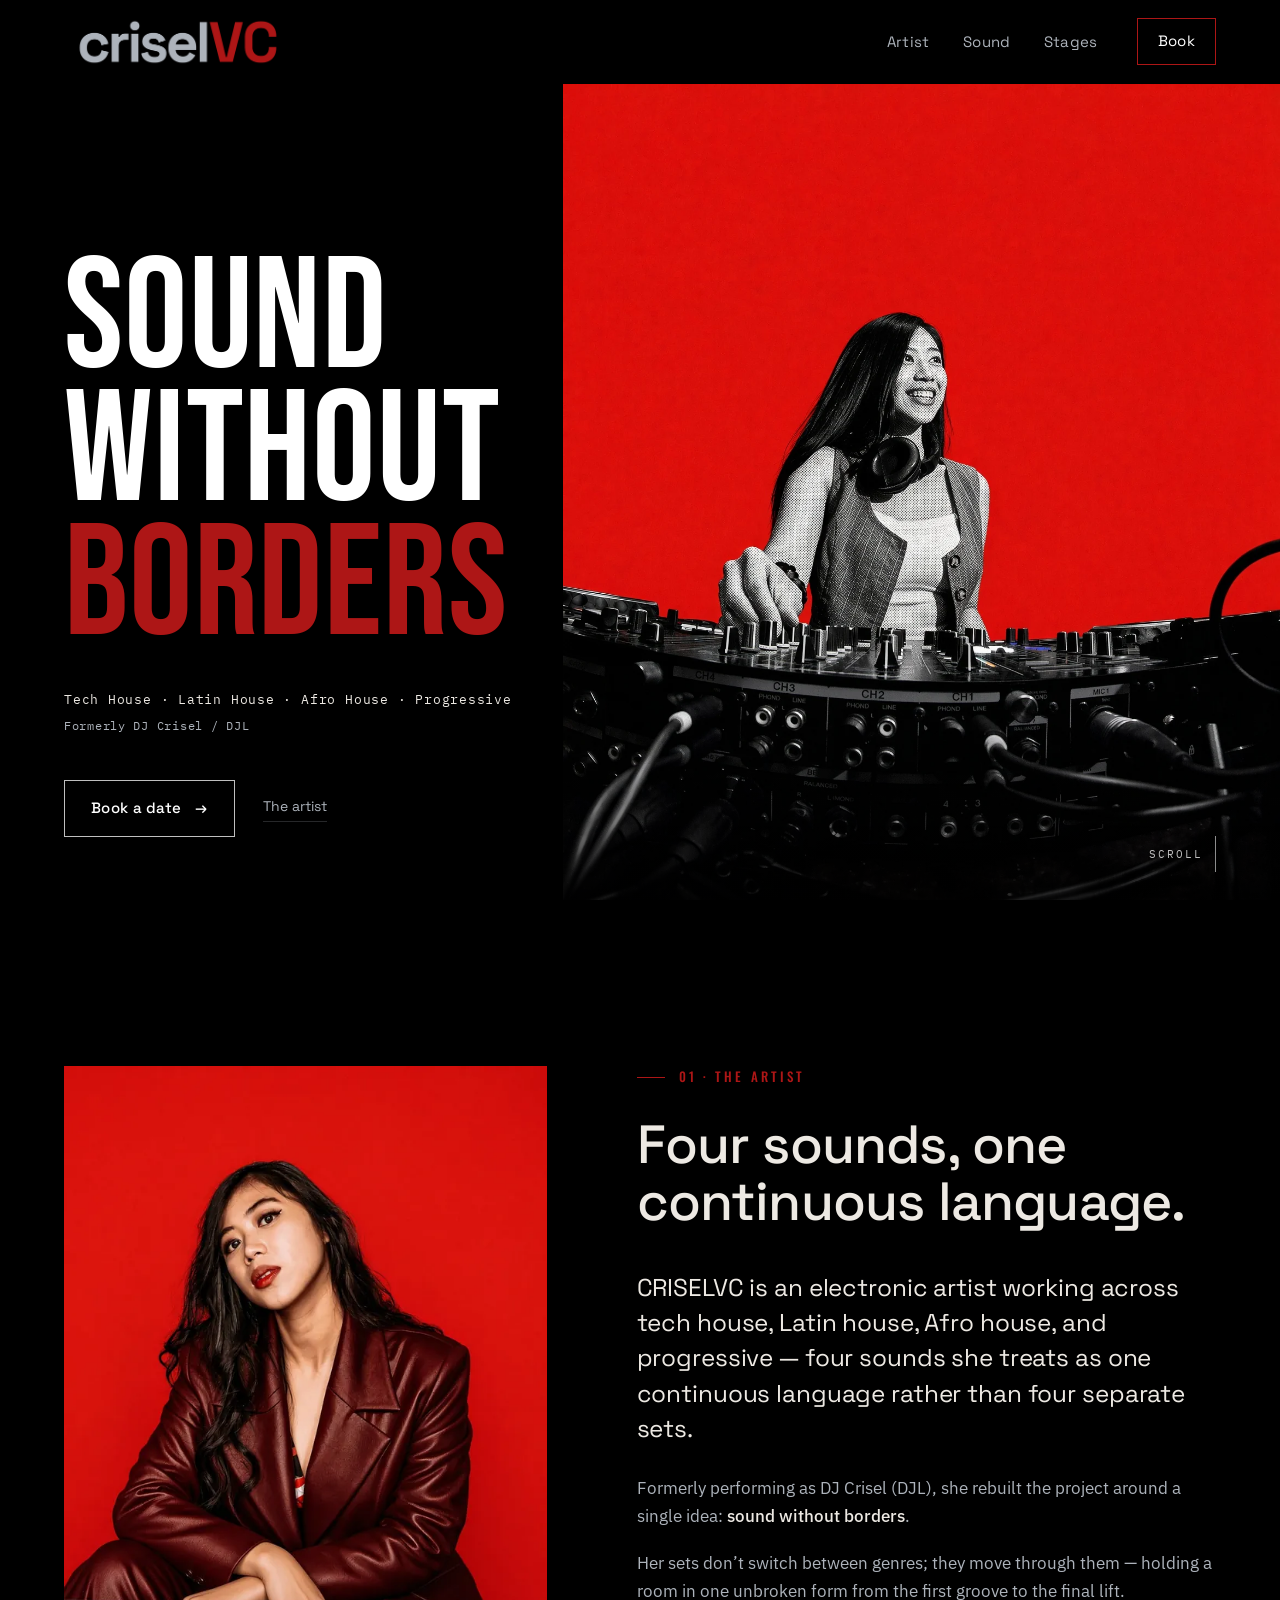
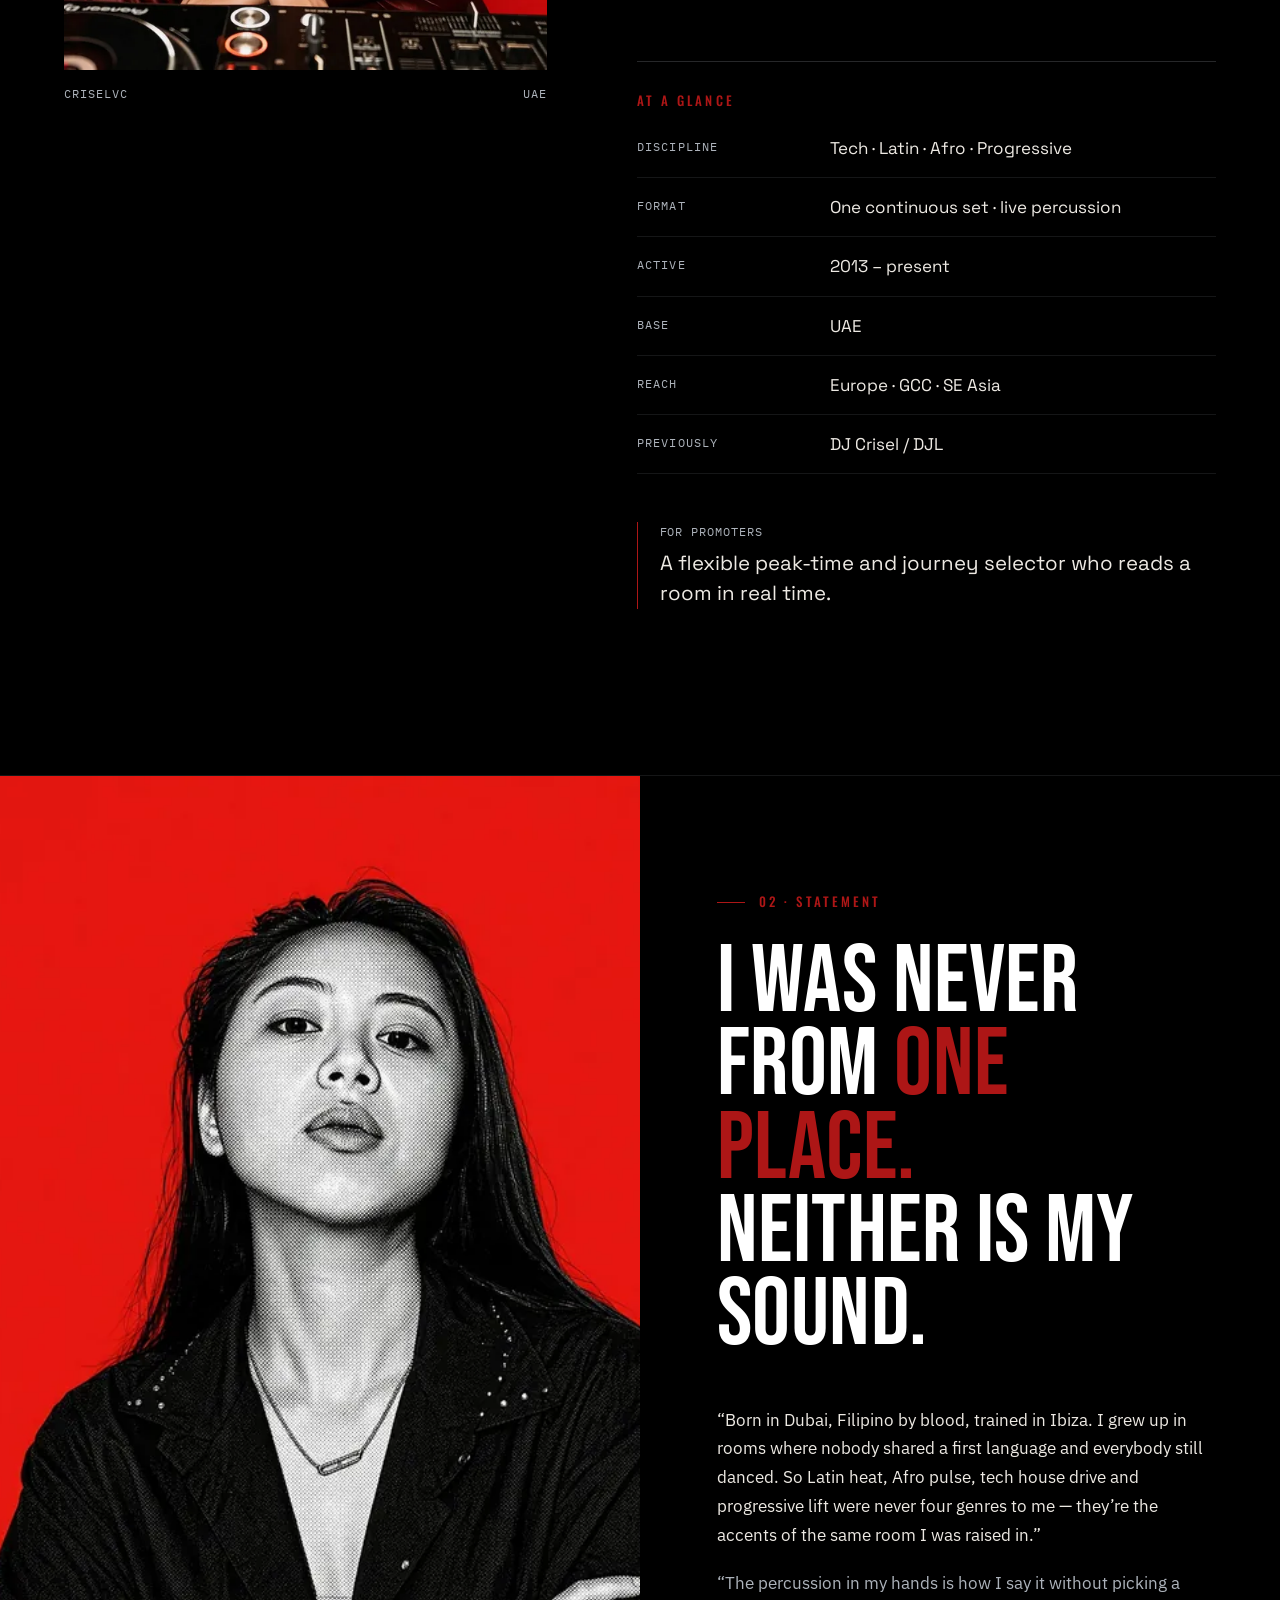
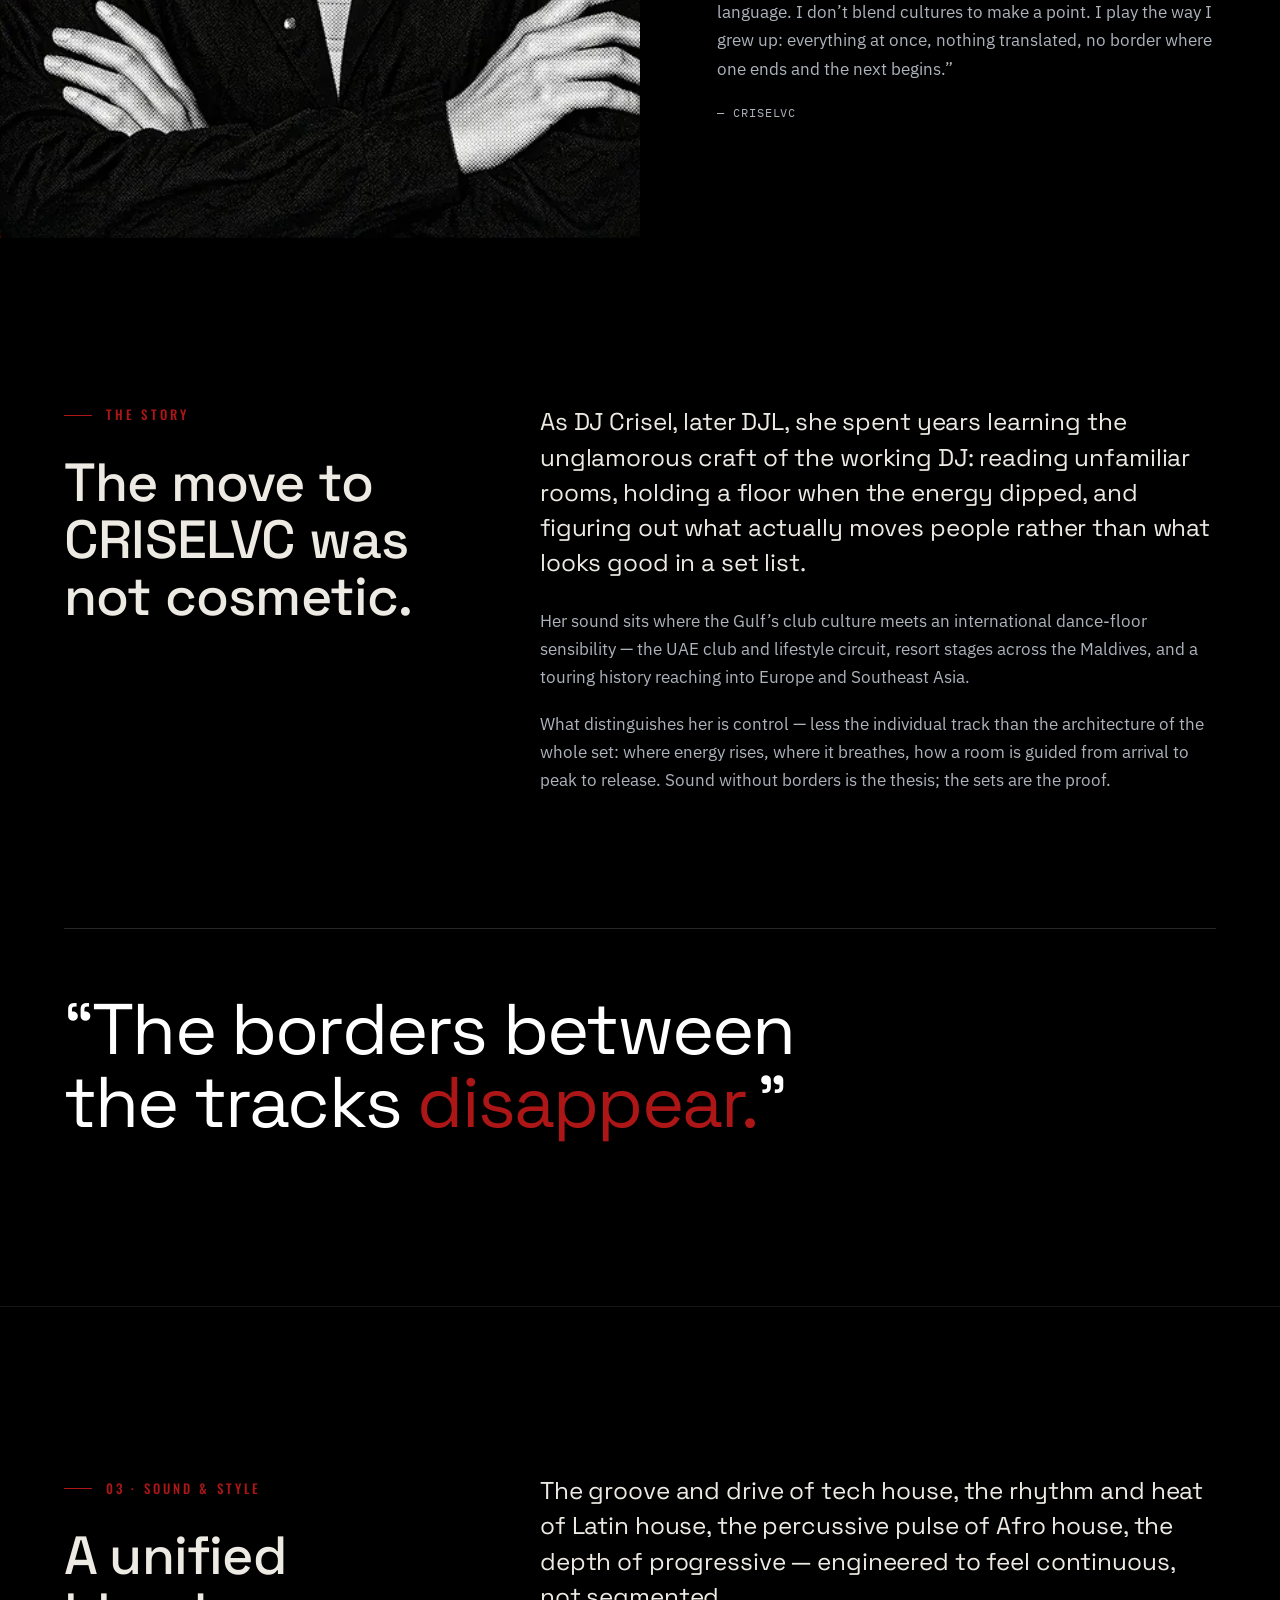
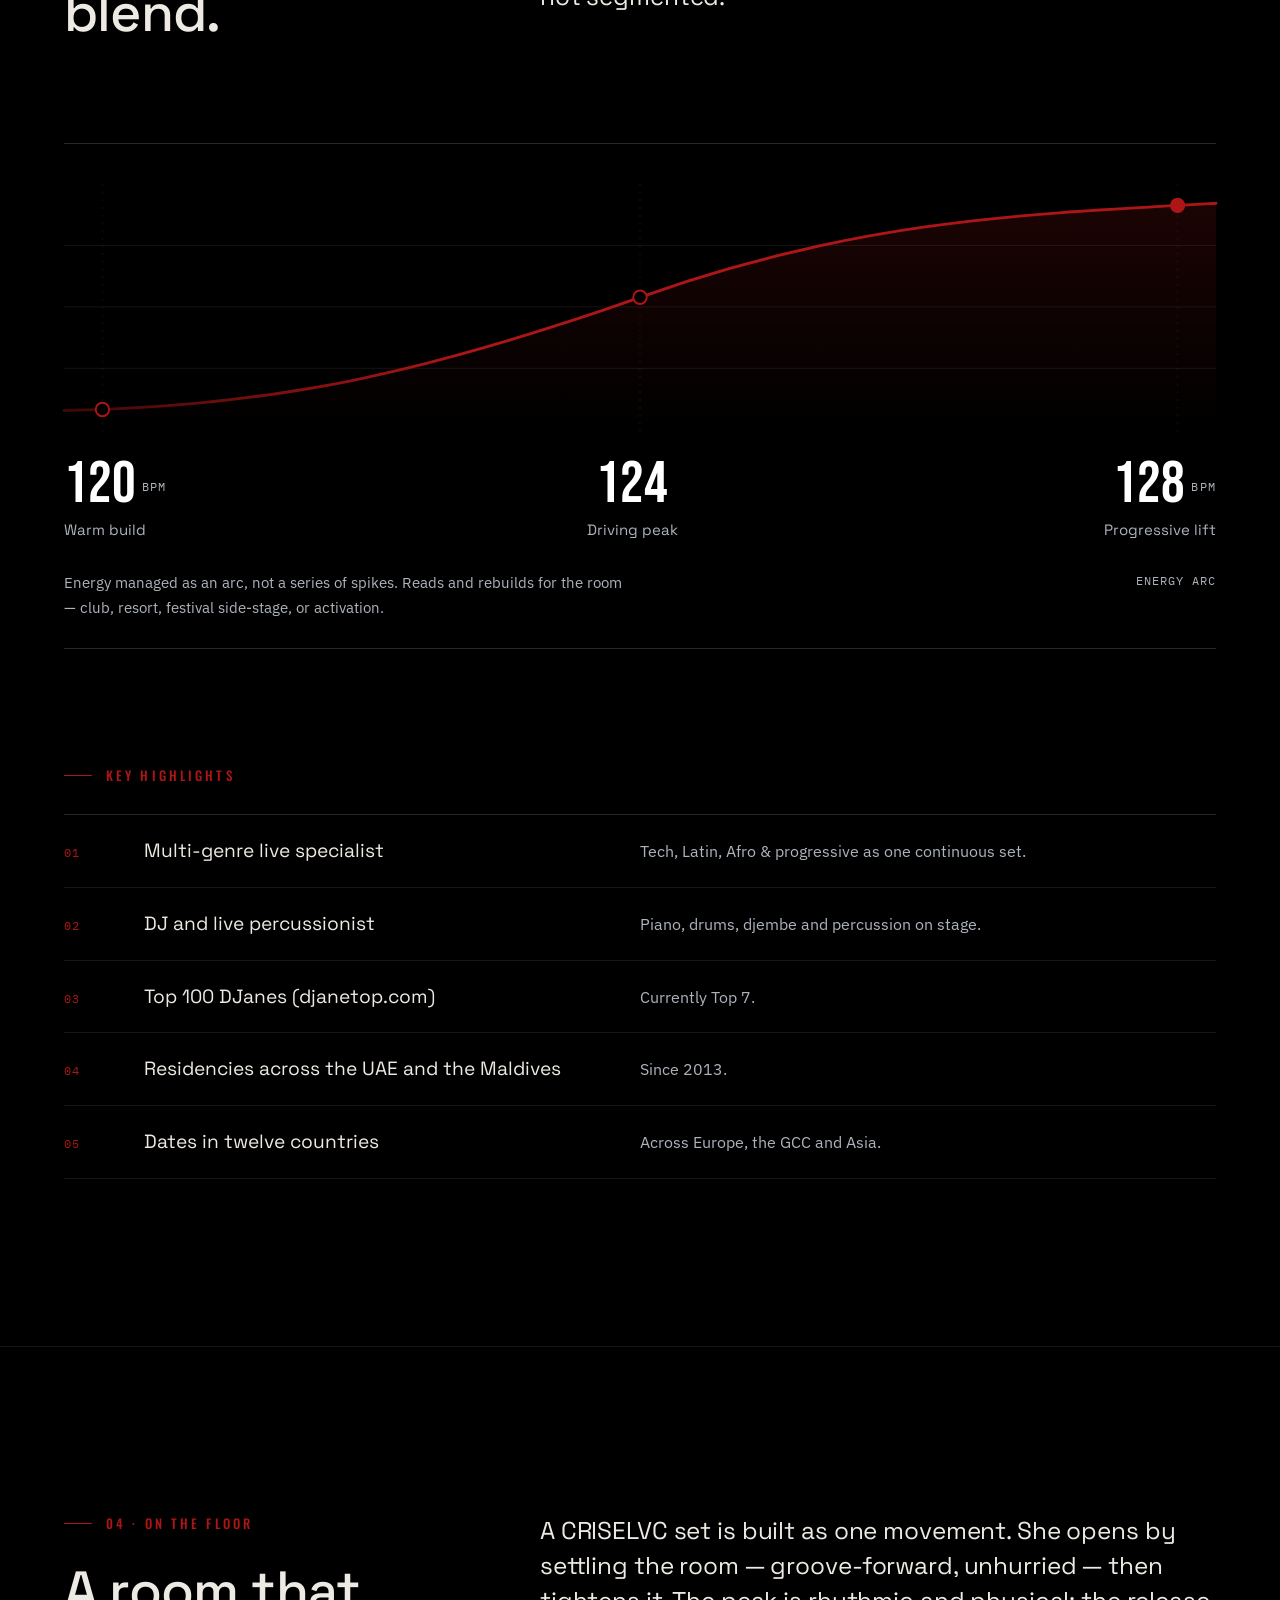
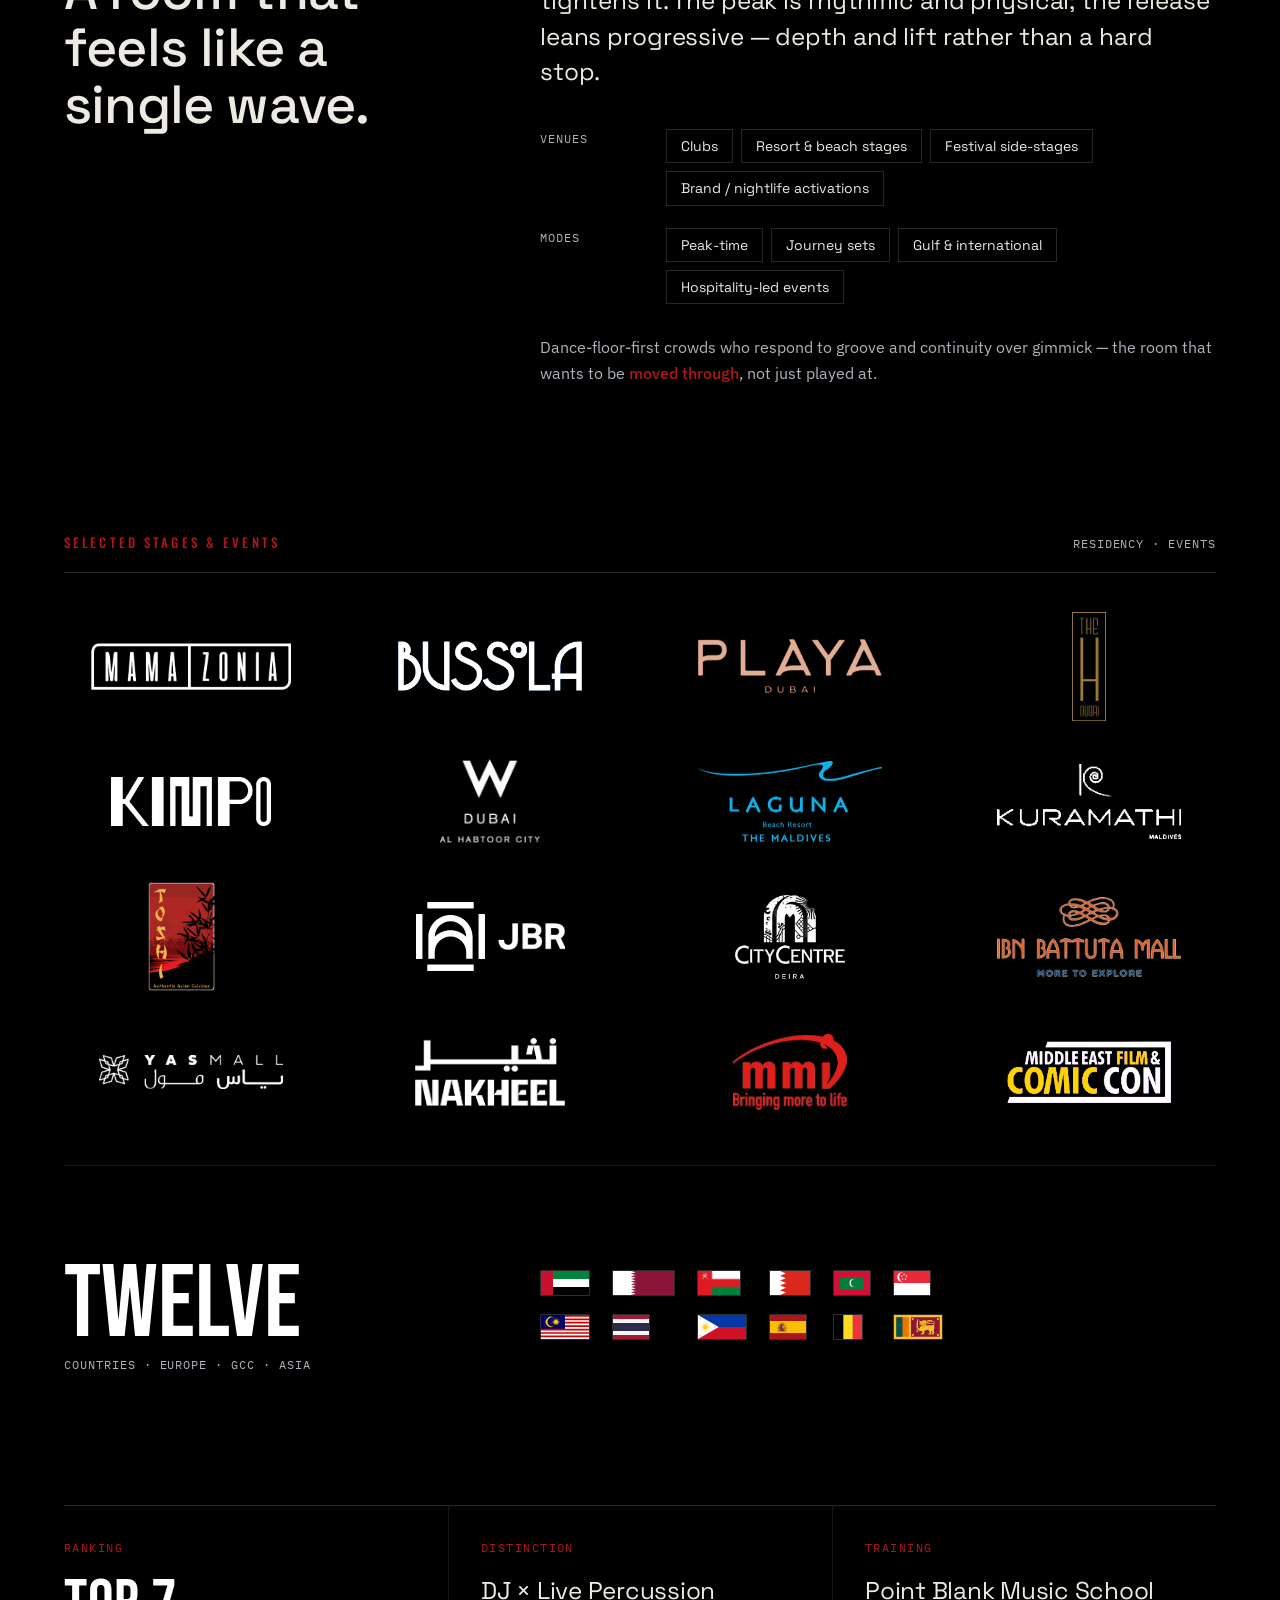
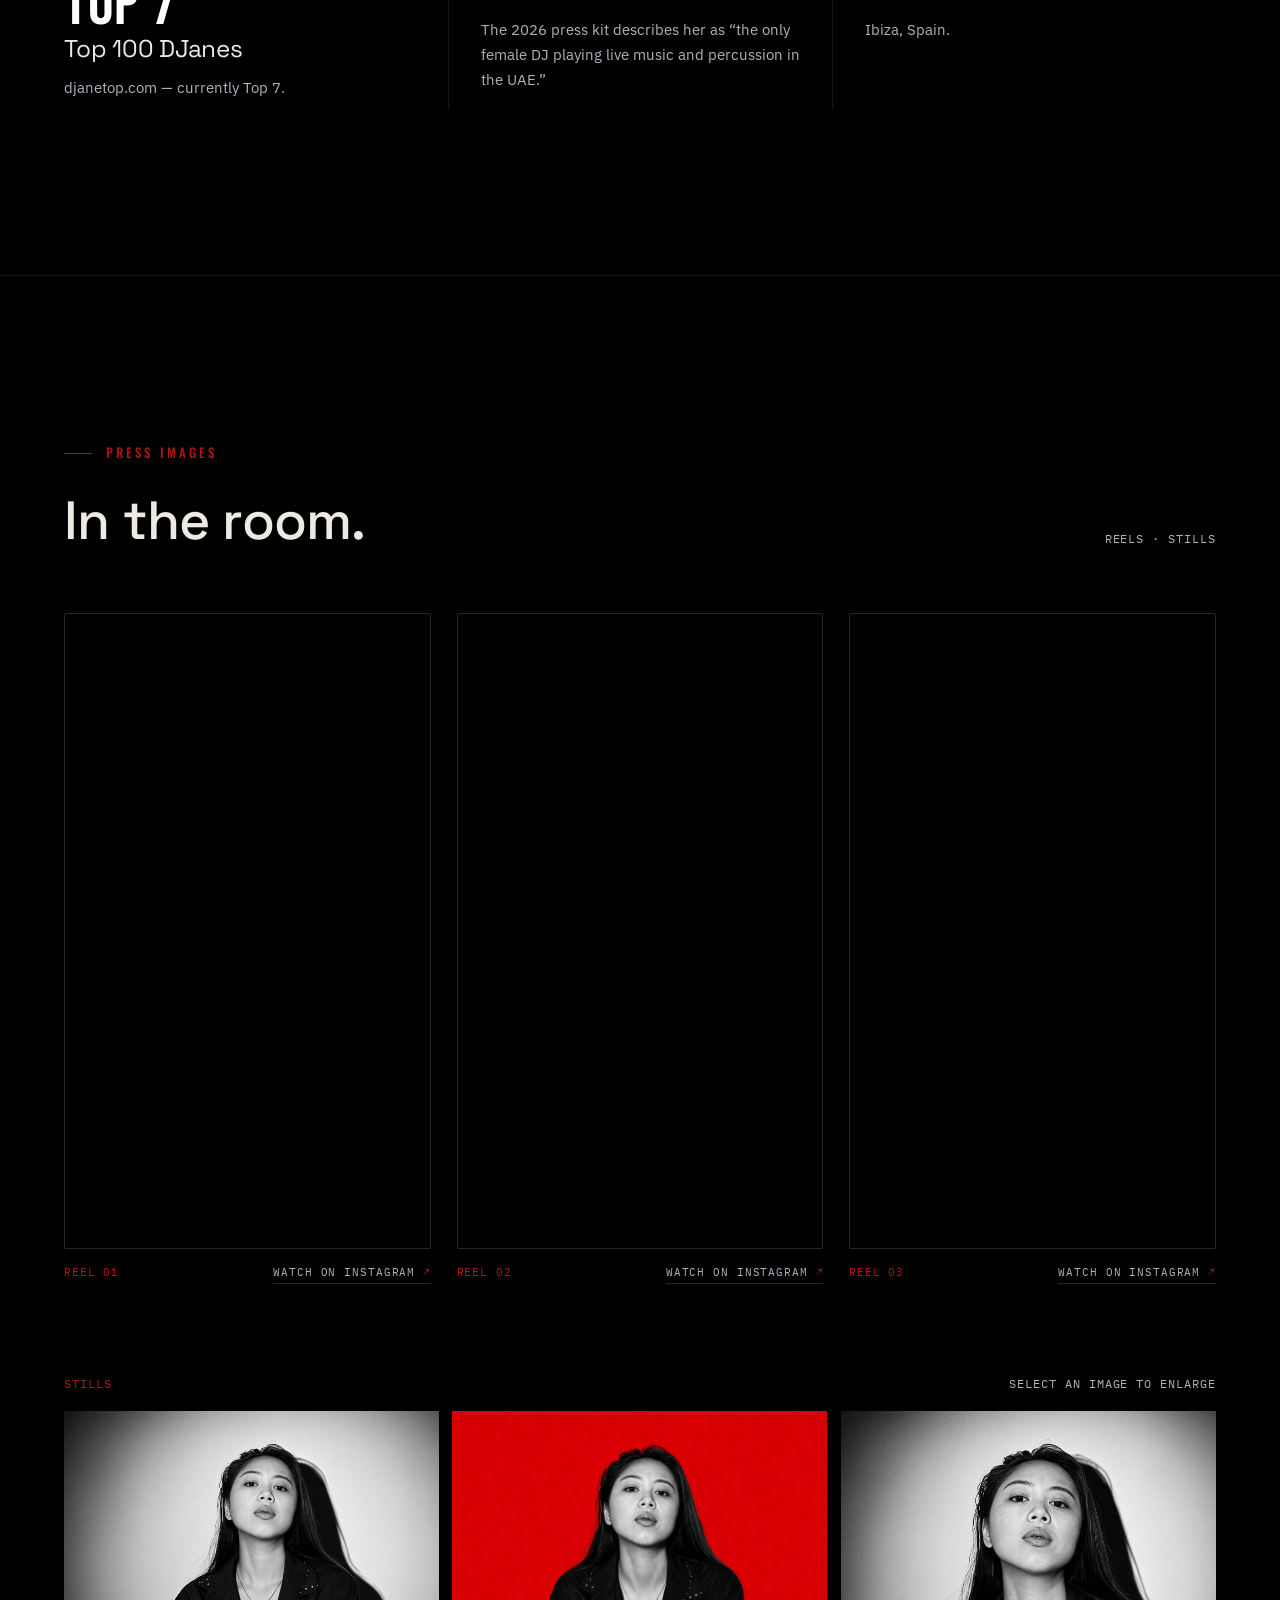
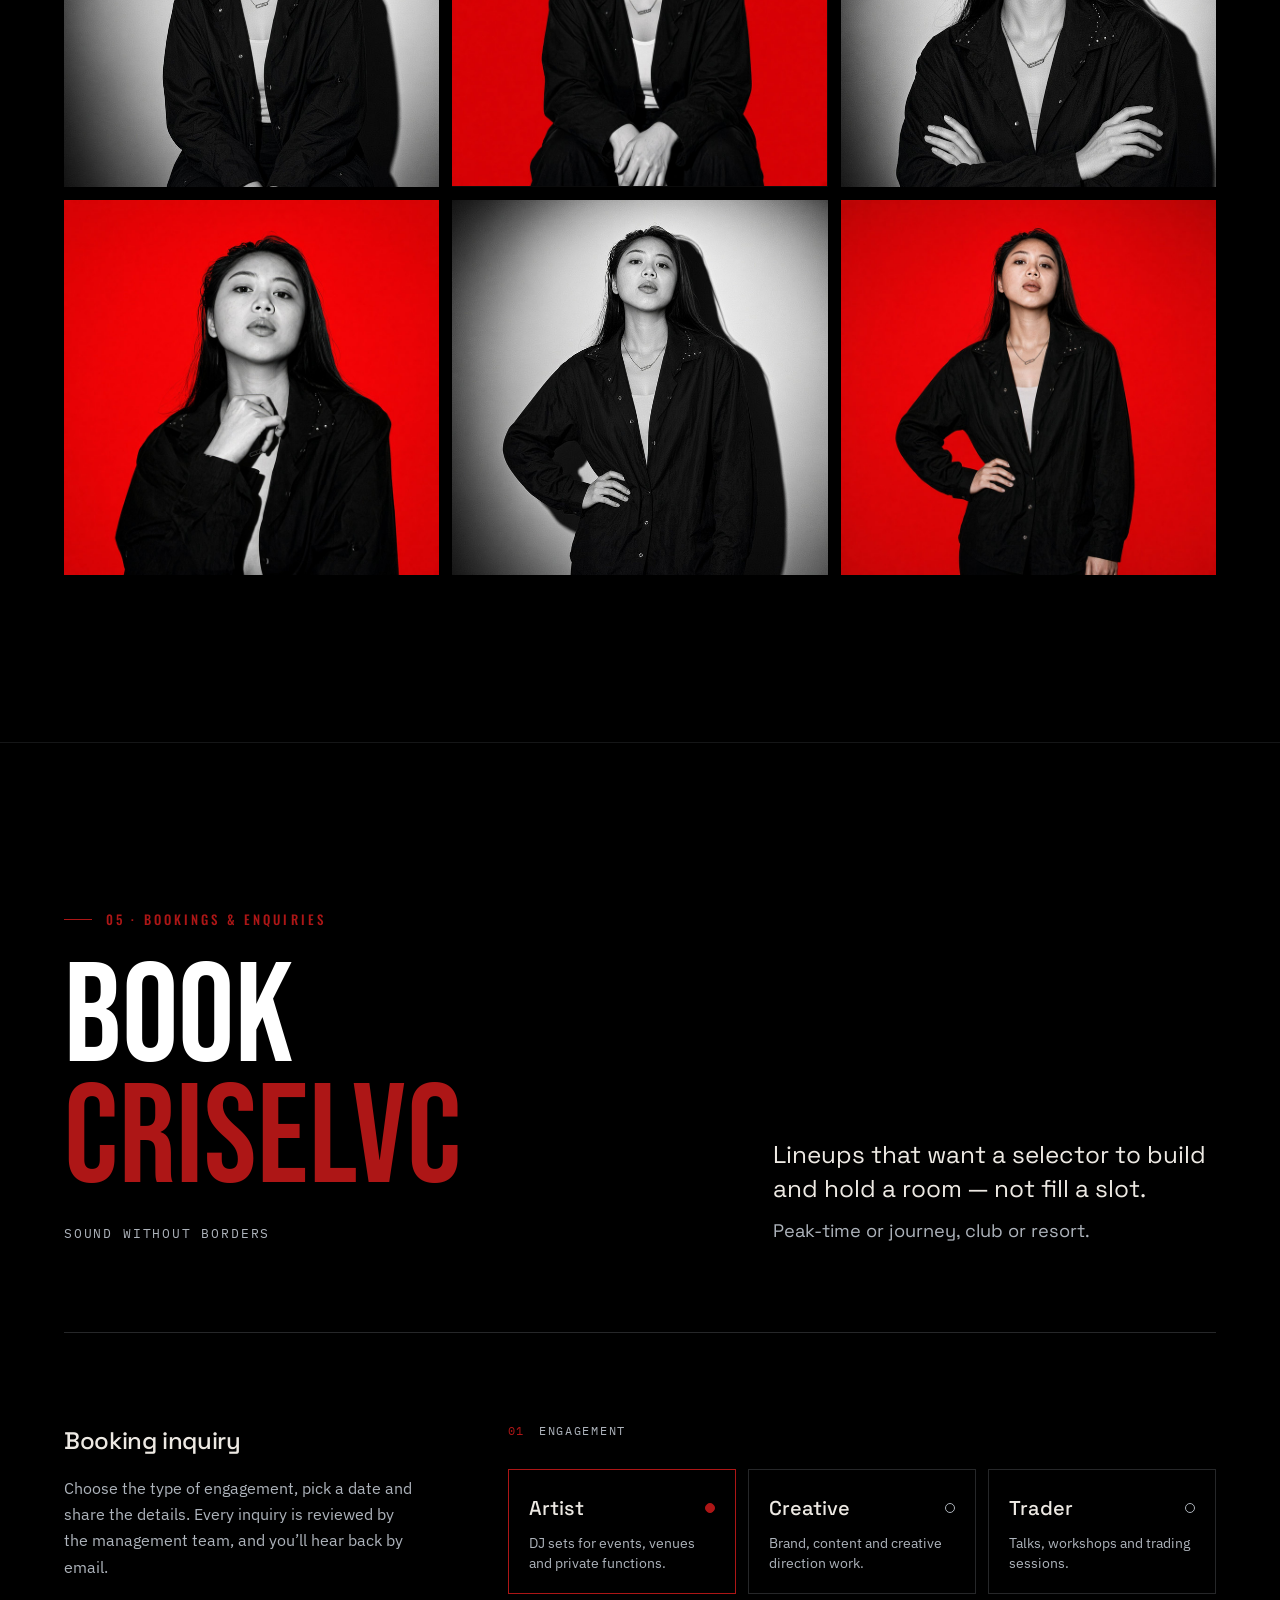
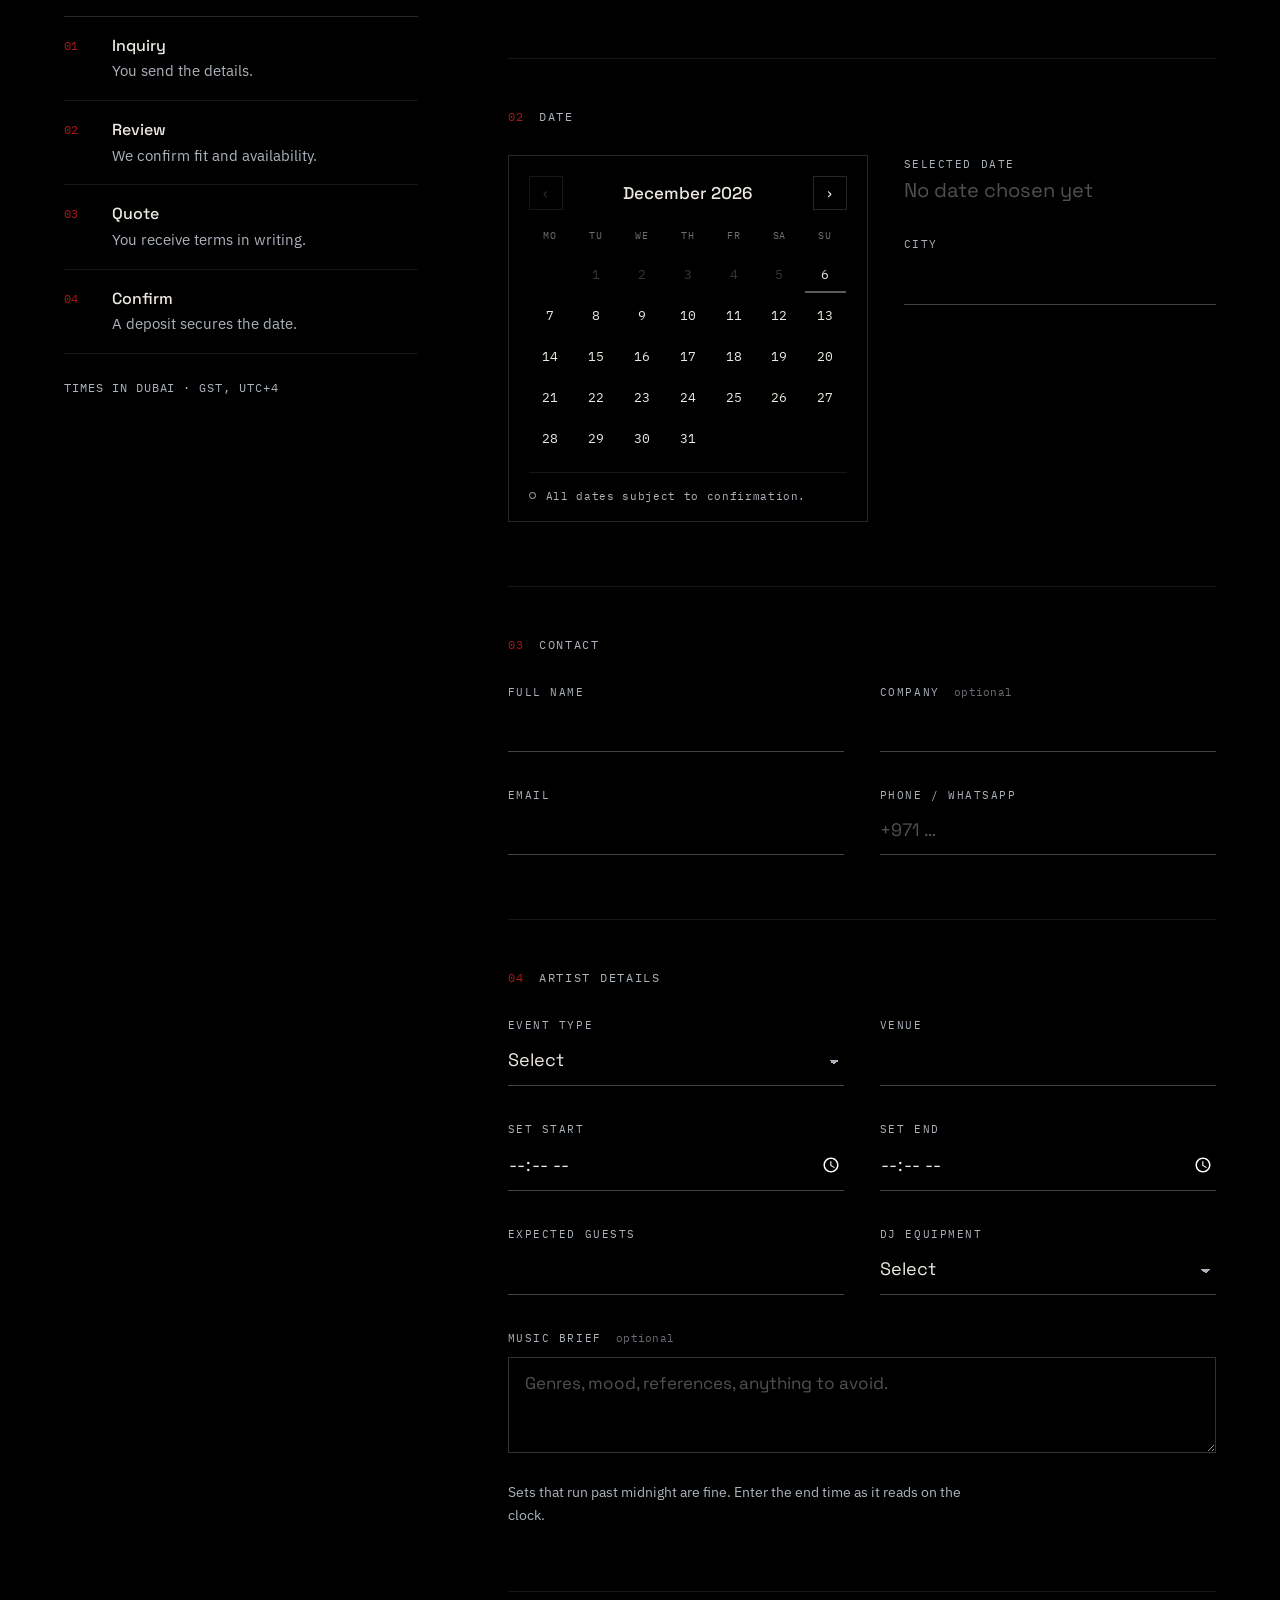
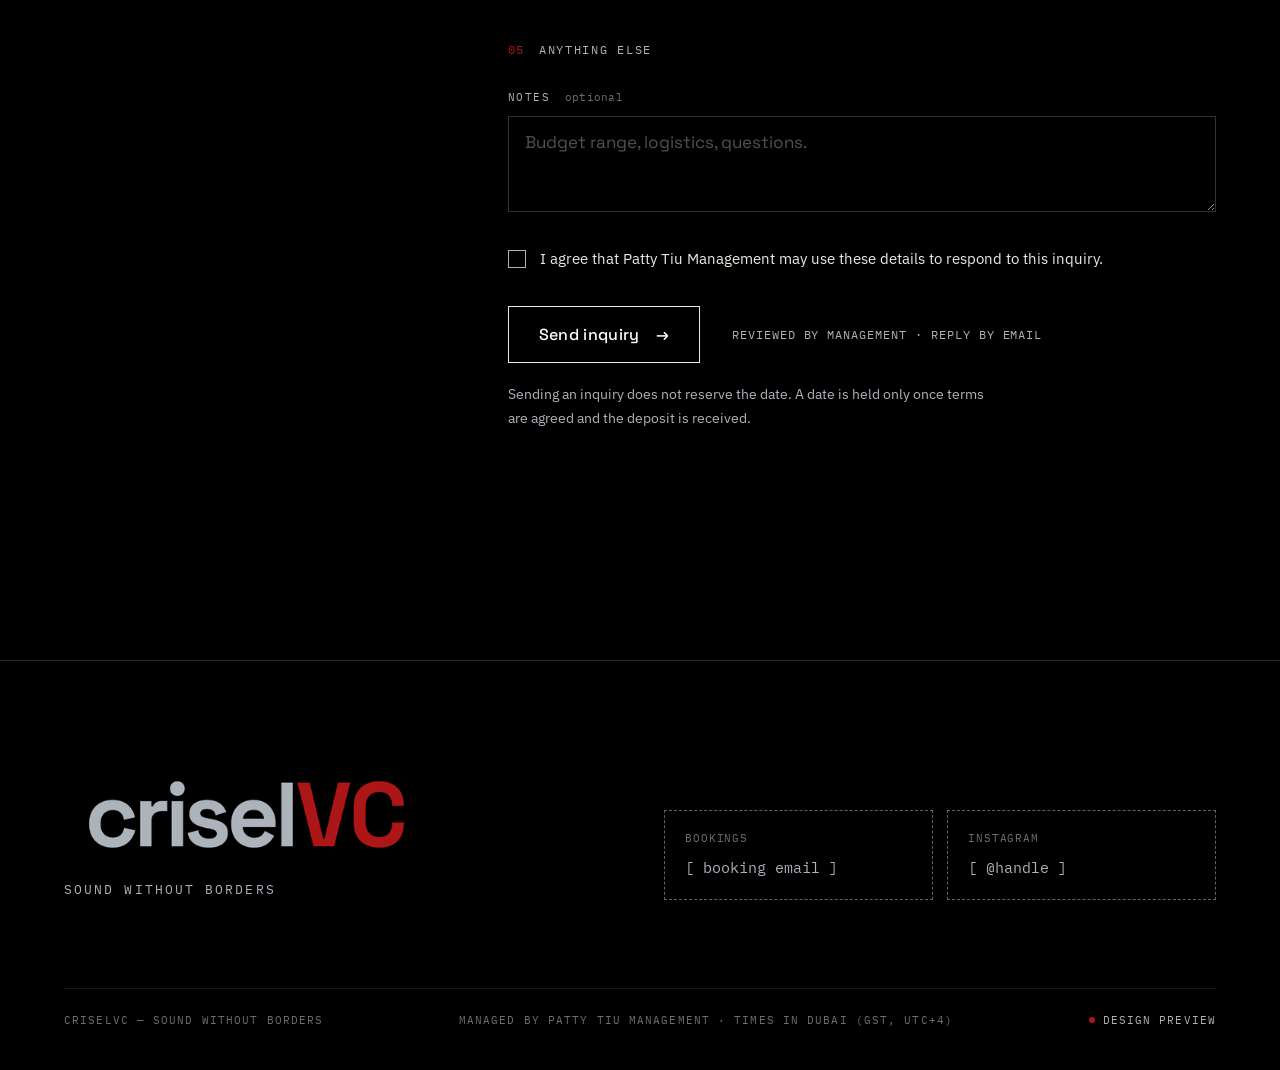
==== commit 88355abb: "Replace the floor, flags, and press gallery on the public site. Swap the stages table for a 16-venue" ====
--- a/public/index.html
+++ b/public/index.html
@@ -238,23 +238,43 @@
       </div>
     </div>
 
-    <div class="table-block rv">
-      <div class="table-block__head"><h3>Selected stages &amp; events</h3><span class="meta">Residency · Events</span></div>
-      <table class="events">
-        <thead><tr><th scope="col">Event</th><th scope="col">Place</th><th scope="col">Role</th><th scope="col">Dates</th></tr></thead>
-        <tbody>
-          <tr class="is-current"><td>MamaZonia, Pier 7</td><td>Dubai</td><td>Resident DJ / Entertainment Manager</td><td>Sep 2023 – present</td></tr>
-          <tr><td>Formula 1 — Yas Island</td><td>Abu Dhabi</td><td>Event DJ</td><td>2020 – 2024</td></tr>
-          <tr><td>World Fashion Week Dubai</td><td>Dubai</td><td>Special music guest</td><td>1 May 2023</td></tr>
-          <tr><td>OFF/PRICE Grand Opening — Deira City Centre</td><td>Dubai</td><td>Grand-opening DJ set</td><td>29 Aug 2026</td></tr>
-        </tbody>
-      </table>
+    <div class="logo-wall rv">
+      <div class="table-block__head"><h3 id="venues-h">Selected stages &amp; events</h3><span class="meta">Residency · Events</span></div>
+      <ul class="venues" aria-labelledby="venues-h">
+        <li class="v-mamazonia"><img src="assets/img/venues/mamazonia-white.png" width="552" height="131" alt="MamaZonia" loading="lazy" decoding="async"></li>
+        <li class="v-bussola"><img src="assets/img/venues/bussola.png" width="321" height="87" alt="Bussola" loading="lazy" decoding="async"></li>
+        <li class="v-playa-dubai"><img src="assets/img/venues/playa-dubai.png" width="500" height="146" alt="Playa Dubai" loading="lazy" decoding="async"></li>
+        <li class="v-the-h-dubai"><img src="assets/img/venues/the-h-dubai.png" width="148" height="480" alt="The H Dubai" loading="lazy" decoding="async"></li>
+        <li class="v-kimpo"><img src="assets/img/venues/kimpo.png" width="500" height="155" alt="Kimpo" loading="lazy" decoding="async"></li>
+        <li class="v-w-dubai-al-habtoor"><img src="assets/img/venues/w-dubai-al-habtoor.png" width="214" height="179" alt="W Dubai Al Habtoor City" loading="lazy" decoding="async"></li>
+        <li class="v-laguna-beach"><img src="assets/img/venues/laguna-beach.png" width="368" height="163" alt="Laguna Beach Resort" loading="lazy" decoding="async"></li>
+        <li class="v-kuramathi-white"><img src="assets/img/venues/kuramathi-white.png" width="216" height="88" alt="Kuramathi Maldives" loading="lazy" decoding="async"></li>
+        <li class="v-toshi"><img src="assets/img/venues/toshi.png" width="480" height="600" alt="Toshi" loading="lazy" decoding="async"></li>
+        <li class="v-jbr"><img src="assets/img/venues/jbr.svg" width="550" height="255" alt="JBR" loading="lazy" decoding="async"></li>
+        <li class="v-city-centre-deira"><img src="assets/img/venues/city-centre-deira.png" width="370" height="283" alt="City Centre Deira" loading="lazy" decoding="async"></li>
+        <li class="v-ibn-battuta-mall"><img src="assets/img/venues/ibn-battuta-mall.png" width="500" height="217" alt="Ibn Battuta Mall" loading="lazy" decoding="async"></li>
+        <li class="v-yas-mall"><img src="assets/img/venues/yas-mall.png" width="500" height="94" alt="Yas Mall" loading="lazy" decoding="async"></li>
+        <li class="v-nakheel"><img src="assets/img/venues/nakheel.png" width="329" height="150" alt="Nakheel" loading="lazy" decoding="async"></li>
+        <li class="v-mmi"><img src="assets/img/venues/mmi.png" width="500" height="332" alt="MMI" loading="lazy" decoding="async"></li>
+        <li class="v-me-film-comic-con"><img src="assets/img/venues/me-film-comic-con.png" width="273" height="103" alt="Middle East Film &amp; Comic Con" loading="lazy" decoding="async"></li>
+      </ul>
     </div>
 
     <div class="countries rv">
       <div><span class="big">Twelve</span><span class="meta">countries · Europe · GCC · Asia</span></div>
-      <ul class="chips chips--sm" aria-label="Countries played">
-        <li>UAE</li><li>Qatar</li><li>Oman</li><li>Bahrain</li><li>Maldives</li><li>Singapore</li><li>Malaysia</li><li>Thailand</li><li>Philippines</li><li>Spain</li><li>Belgium</li><li>Sri Lanka</li>
+      <ul class="flags" aria-label="Countries played">
+        <li><img src="assets/img/flags/uae.svg" width="52" height="26" alt="United Arab Emirates" title="United Arab Emirates" loading="lazy" decoding="async"></li>
+        <li><img src="assets/img/flags/qatar.svg" width="66" height="26" alt="Qatar" title="Qatar" loading="lazy" decoding="async"></li>
+        <li><img src="assets/img/flags/oman.png" width="46" height="26" alt="Oman" title="Oman" loading="lazy" decoding="async"></li>
+        <li><img src="assets/img/flags/bahrain.svg" width="43" height="26" alt="Bahrain" title="Bahrain" loading="lazy" decoding="async"></li>
+        <li><img src="assets/img/flags/maldives.svg" width="39" height="26" alt="Maldives" title="Maldives" loading="lazy" decoding="async"></li>
+        <li><img src="assets/img/flags/singapore.svg" width="39" height="26" alt="Singapore" title="Singapore" loading="lazy" decoding="async"></li>
+        <li><img src="assets/img/flags/malaysia.svg" width="52" height="26" alt="Malaysia" title="Malaysia" loading="lazy" decoding="async"></li>
+        <li><img src="assets/img/flags/thailand.svg" width="39" height="26" alt="Thailand" title="Thailand" loading="lazy" decoding="async"></li>
+        <li><img src="assets/img/flags/philippines.svg" width="52" height="26" alt="Philippines" title="Philippines" loading="lazy" decoding="async"></li>
+        <li><img src="assets/img/flags/spain.png" width="39" height="26" alt="Spain" title="Spain" loading="lazy" decoding="async"></li>
+        <li><img src="assets/img/flags/belgium.svg" width="30" height="26" alt="Belgium" title="Belgium" loading="lazy" decoding="async"></li>
+        <li><img src="assets/img/flags/sri-lanka.svg" width="52" height="26" alt="Sri Lanka" title="Sri Lanka" loading="lazy" decoding="async"></li>
       </ul>
     </div>
 
@@ -285,15 +305,32 @@
       <p class="kicker rv">Press images</p>
       <h2 class="h2 rv" id="gallery-h">In the room.</h2>
     </div>
-    <span class="meta rv">Select an image to enlarge</span>
-  </div>
-  <div class="gallery__grid">
-    <button class="g g--a rv" type="button" data-full="assets/img/gallery-decks-smile.jpg"><img src="assets/img/gallery-decks-smile-800.jpg" srcset="assets/img/gallery-decks-smile-800.jpg 800w, assets/img/gallery-decks-smile.jpg 1744w" sizes="(max-width:960px) 100vw, 50vw" width="1744" height="1136" loading="lazy" decoding="async" alt="CriselVC smiling at the decks in black satin with red headphones, red studio backdrop"></button>
-    <button class="g g--b rv" type="button" data-full="assets/img/gallery-seated-shadow.jpg"><img src="assets/img/gallery-seated-shadow-800.jpg" width="800" height="800" loading="lazy" decoding="async" alt="CriselVC seated in a black jacket, casting a hard shadow on the red wall"></button>
-    <button class="g g--c rv" type="button" data-full="assets/img/gallery-hand-in-hair.jpg"><img src="assets/img/gallery-hand-in-hair-800.jpg" width="800" height="800" loading="lazy" decoding="async" alt="Close-up of CriselVC with a hand in her hair, black-and-white on red"></button>
-    <button class="g g--d rv" type="button" data-full="assets/img/gallery-seated.jpg"><img src="assets/img/gallery-seated-800.jpg" width="800" height="800" loading="lazy" decoding="async" alt="CriselVC seated, hands clasped, black-and-white against a red field"></button>
-    <button class="g g--e rv" type="button" data-full="assets/img/gallery-venue.jpg"><img src="assets/img/gallery-venue-800.jpg" srcset="assets/img/gallery-venue-800.jpg 800w, assets/img/gallery-venue.jpg 1280w" sizes="(max-width:960px) 100vw, 42vw" width="1280" height="1251" loading="lazy" decoding="async" alt="CriselVC in a burgundy jacket, arms crossed, behind Pioneer decks in a venue with red city lights"></button>
-    <button class="g g--f rv" type="button" data-full="assets/img/gallery-hand-on-hip.jpg"><img src="assets/img/gallery-hand-on-hip-800.jpg" width="800" height="800" loading="lazy" decoding="async" alt="CriselVC standing with a hand on her hip, black-and-white on red"></button>
+    <span class="meta rv">Reels · Stills</span>
+  </div>
+  <div class="wrap reels-wrap rv">
+    <ul class="reels" aria-label="CriselVC Instagram reels">
+      <li class="reel">
+        <div class="reel__frame"><iframe src="https://www.instagram.com/reel/DHGS_RRBu75/embed/" title="CriselVC Instagram reel 1 of 3" width="400" height="634" loading="lazy" scrolling="no" allowtransparency="true" allow="autoplay; encrypted-media; picture-in-picture; fullscreen" referrerpolicy="strict-origin-when-cross-origin"></iframe></div>
+        <p class="reel__cap meta"><span>Reel 01</span><a href="https://www.instagram.com/reel/DHGS_RRBu75/" target="_blank" rel="noopener">Watch on Instagram <span aria-hidden="true">↗</span><span class="sr-only"> (reel 1, opens in a new tab)</span></a></p>
+      </li>
+      <li class="reel">
+        <div class="reel__frame"><iframe src="https://www.instagram.com/reel/De5TBK2NMRd/embed/" title="CriselVC Instagram reel 2 of 3" width="400" height="634" loading="lazy" scrolling="no" allowtransparency="true" allow="autoplay; encrypted-media; picture-in-picture; fullscreen" referrerpolicy="strict-origin-when-cross-origin"></iframe></div>
+        <p class="reel__cap meta"><span>Reel 02</span><a href="https://www.instagram.com/reel/De5TBK2NMRd/" target="_blank" rel="noopener">Watch on Instagram <span aria-hidden="true">↗</span><span class="sr-only"> (reel 2, opens in a new tab)</span></a></p>
+      </li>
+      <li class="reel">
+        <div class="reel__frame"><iframe src="https://www.instagram.com/reel/DetqL0vNf8I/embed/" title="CriselVC Instagram reel 3 of 3" width="400" height="634" loading="lazy" scrolling="no" allowtransparency="true" allow="autoplay; encrypted-media; picture-in-picture; fullscreen" referrerpolicy="strict-origin-when-cross-origin"></iframe></div>
+        <p class="reel__cap meta"><span>Reel 03</span><a href="https://www.instagram.com/reel/DetqL0vNf8I/" target="_blank" rel="noopener">Watch on Instagram <span aria-hidden="true">↗</span><span class="sr-only"> (reel 3, opens in a new tab)</span></a></p>
+      </li>
+    </ul>
+  </div>
+  <div class="wrap stills__head rv"><span class="meta">Stills</span><span class="meta">Select an image to enlarge</span></div>
+  <div class="gallery__grid gallery__grid--6">
+    <button class="g g--bw-sitting rv" type="button" data-full="assets/img/gallery-bw-sitting.jpg"><img src="assets/img/gallery-bw-sitting-800.jpg" srcset="assets/img/gallery-bw-sitting-800.jpg 800w, assets/img/gallery-bw-sitting.jpg 1408w" sizes="(max-width:640px) 50vw, (max-width:1600px) 33vw, 520px" width="1408" height="1408" loading="lazy" decoding="async" alt="CriselVC seated with hands in her lap, black-and-white studio portrait against a grey backdrop with a hard shadow"></button>
+    <button class="g g--red-sitting rv" type="button" data-full="assets/img/gallery-red-sitting.jpg"><img src="assets/img/gallery-red-sitting-800.jpg" srcset="assets/img/gallery-red-sitting-800.jpg 800w, assets/img/gallery-red-sitting.jpg 1408w" sizes="(max-width:640px) 50vw, (max-width:1600px) 33vw, 520px" width="1408" height="1408" loading="lazy" decoding="async" alt="CriselVC seated with hands in her lap, greyscale portrait on a solid red field"></button>
+    <button class="g g--bw-crossed rv" type="button" data-full="assets/img/gallery-bw-crossed.jpg"><img src="assets/img/gallery-bw-crossed-800.jpg" srcset="assets/img/gallery-bw-crossed-800.jpg 800w, assets/img/gallery-bw-crossed.jpg 1408w" sizes="(max-width:640px) 50vw, (max-width:1600px) 33vw, 520px" width="1408" height="1408" loading="lazy" decoding="async" alt="CriselVC with arms crossed, black-and-white studio portrait"></button>
+    <button class="g g--red-necklace rv" type="button" data-full="assets/img/gallery-red-necklace.jpg"><img src="assets/img/gallery-red-necklace-800.jpg" srcset="assets/img/gallery-red-necklace-800.jpg 800w, assets/img/gallery-red-necklace.jpg 1408w" sizes="(max-width:640px) 50vw, (max-width:1600px) 33vw, 520px" width="1408" height="1408" loading="lazy" decoding="async" alt="Close portrait of CriselVC with a hand at her necklace, greyscale on a solid red field"></button>
+    <button class="g g--bw-hip rv" type="button" data-full="assets/img/gallery-bw-hip.jpg"><img src="assets/img/gallery-bw-hip-800.jpg" srcset="assets/img/gallery-bw-hip-800.jpg 800w, assets/img/gallery-bw-hip.jpg 1408w" sizes="(max-width:640px) 50vw, (max-width:1600px) 33vw, 520px" width="1408" height="1408" loading="lazy" decoding="async" alt="CriselVC standing with a hand on her hip, black-and-white studio portrait"></button>
+    <button class="g g--red-hip rv" type="button" data-full="assets/img/gallery-red-hip.jpg"><img src="assets/img/gallery-red-hip-800.jpg" srcset="assets/img/gallery-red-hip-800.jpg 800w, assets/img/gallery-red-hip.jpg 1408w" sizes="(max-width:640px) 50vw, (max-width:1600px) 33vw, 520px" width="1408" height="1408" loading="lazy" decoding="async" alt="CriselVC standing with a hand on her hip, greyscale on a solid red field"></button>
   </div>
 </section>
 
--- a/public/assets/css/styles.css
+++ b/public/assets/css/styles.css
@@ -194,18 +194,6 @@
 .g img{width:100%;height:100%;object-fit:cover;transition:transform 1.2s var(--ease),filter .6s var(--ease)}
 .g:hover img,.g:focus-visible img{transform:scale(1.025)}
 .g:focus-visible{outline:1px solid var(--red);outline-offset:3px}
-.g--a{grid-column:1/span 6;aspect-ratio:auto;height:clamp(300px,36vw,560px)}
-.g--b{grid-column:7/span 3;height:clamp(300px,36vw,560px)}
-.g--c{grid-column:10/span 3;height:clamp(300px,36vw,560px)}
-.g--d{grid-column:1/span 4;height:clamp(340px,42vw,640px)}
-.g--e{grid-column:5/span 5;height:clamp(340px,42vw,640px)}
-.g--f{grid-column:10/span 3;height:clamp(340px,42vw,640px)}
-.g--a img{object-position:48% 45%}
-.g--b img{object-position:50% 30%}
-.g--c img{object-position:42% 30%}
-.g--d img{object-position:50% 30%}
-.g--e img{object-position:50% 30%}
-.g--f img{object-position:50% 25%}
 .lightbox{border:0;padding:0;margin:0;max-width:none;max-height:none;width:100vw;height:100vh;background:rgba(0,0,0,.96);color:var(--bone)}
 .lightbox::backdrop{background:rgba(0,0,0,.9)}
 .lightbox[open]{display:flex;align-items:center;justify-content:center}
@@ -359,10 +347,6 @@
   .statement__copy{padding:72px var(--gutter)}
   .creds{grid-template-columns:1fr}
   .creds article,.creds article+article{padding:28px 0;border-left:0;border-bottom:1px solid var(--line-soft)}
-  .gallery__grid{grid-template-columns:repeat(2,minmax(0,1fr))}
-  .g--a{grid-column:1/-1;height:auto;aspect-ratio:3/2}
-  .g--b,.g--c,.g--d,.g--e,.g--f{grid-column:auto;height:auto;aspect-ratio:3/4}
-  .g--e{grid-column:1/-1;aspect-ratio:1/1}
 }
 @media (max-width:640px){
   body{font-size:16px}
@@ -409,5 +393,81 @@
   ol.process li:nth-child(even){padding-left:14px}
   .book__grid{padding-top:48px}
 }
-@media (max-width:960px){.gallery__grid{grid-auto-flow:dense}}
 @media (max-width:640px){.events td:last-child{color:var(--bone)}}
+
+/* ---------- Stages · venue logo wall + country flags (replaces events table & country chips) ---------- */
+.logo-wall{margin-top:clamp(80px,10vw,128px)}
+.venues{--cell:84px;list-style:none;margin:0;padding:clamp(36px,4vw,56px) 0;display:grid;grid-template-columns:repeat(4,minmax(0,1fr));gap:clamp(36px,4vw,56px) clamp(28px,3.5vw,64px);border-top:1px solid var(--line);border-bottom:1px solid var(--line-soft)}
+.venues li{height:var(--cell);display:flex;align-items:center;justify-content:center;min-width:0}
+.venues img{display:block;width:auto;height:auto;max-width:min(100%,var(--mw,184px));max-height:calc(var(--cell) * var(--s,1));object-fit:contain}
+/* optical balancing: tall lockups get a little more height, dense/heavy marks a little less width */
+.venues .v-the-h-dubai,.venues .v-toshi{--s:1.3}
+.venues .v-nakheel{--mw:150px}
+.venues .v-kimpo{--mw:160px}
+.venues .v-me-film-comic-con{--mw:164px}
+.venues .v-mmi{--s:.9}
+.venues .v-jbr{--s:.82}
+.venues .v-mamazonia{--mw:200px}
+.flags{display:grid;grid-template-columns:repeat(6,max-content);align-items:center;gap:18px 22px;list-style:none;margin:0;padding:8px 0 0}
+.flags li{display:block;line-height:0}
+.flags img{display:block;height:26px;width:auto;border:1px solid rgba(255,255,255,.18);border-radius:1px}
+@media (max-width:960px){
+  .venues{--cell:72px}
+  .venues img{max-width:min(100%,140px)}
+}
+@media (max-width:640px){
+  .venues{grid-template-columns:repeat(2,minmax(0,1fr));--cell:64px;gap:36px 28px;padding:32px 0}
+  .venues li:last-child:nth-child(odd){grid-column:1/-1}
+  .logo-wall .table-block__head{flex-direction:column;align-items:start;gap:6px}
+  .venues img{max-width:min(100%,150px)}
+  .flags{grid-template-columns:repeat(4,max-content);gap:16px 18px}
+  .flags img{height:24px}
+}
+
+/* ---------- Gallery · Instagram reels row + eight alternating stills ---------- */
+.reels-wrap{margin-bottom:clamp(56px,7vw,96px)}
+.reels{list-style:none;margin:0;padding:0;display:grid;grid-template-columns:repeat(3,minmax(0,1fr));gap:clamp(16px,2vw,28px);align-items:stretch}
+.reel{min-width:0;position:relative;display:flex;flex-direction:column}
+.reel__frame{background:#000;border:1px solid var(--line);border-radius:2px;overflow:hidden;line-height:0}
+.reel__frame iframe{display:block;width:100%;height:634px;border:0;background:#000;color-scheme:normal}
+.reel__cap{display:flex;justify-content:space-between;gap:12px;margin:14px 0 0;padding-top:0;font-size:11px;margin-top:auto}
+.reel__frame{margin-bottom:14px}
+.reel__cap span:first-child{color:var(--red)}
+.reel__cap a{color:var(--chrome);text-decoration:none;border-bottom:1px solid var(--line);padding-bottom:2px}
+.reel__cap a:hover,.reel__cap a:focus-visible{color:var(--white);border-color:var(--red)}
+.stills__head{display:flex;justify-content:space-between;gap:16px;margin-bottom:18px}
+.stills__head .meta:first-child{color:var(--red)}
+.gallery__grid--6{grid-template-columns:repeat(3,minmax(0,1fr))}
+.gallery__grid--6 .g{aspect-ratio:1/1;height:auto}
+.gallery__grid--6 .g img{object-position:50% 40%}
+@media (max-width:960px){
+  .reels-wrap{padding-right:0}
+  .reels{display:flex;overflow-x:auto;scroll-snap-type:x mandatory;gap:16px;padding-right:var(--gutter);scrollbar-width:thin;scrollbar-color:var(--line) transparent;-webkit-overflow-scrolling:touch}
+  .reel{flex:0 0 min(340px,78vw);scroll-snap-align:start}
+}
+@media (max-width:640px){
+  .gallery__grid--6{grid-template-columns:repeat(2,minmax(0,1fr))}
+  .stills__head .meta:last-child{display:none}
+}
+
+/* ---------- Gallery stills · slow Ken Burns (CSS only; paused on hover/focus; off for reduced motion) ---------- */
+@keyframes kb{
+  from{transform:scale(1) translate(0,0)}
+  to{transform:scale(var(--kb-s,1.07)) translate(var(--kb-x,0),var(--kb-y,0))}
+}
+.gallery__grid--6 .g img{
+  transform-origin:var(--kb-o,50% 22%);
+  animation:kb var(--kb-d,22s) cubic-bezier(.45,.05,.55,.95) var(--kb-delay,0s) infinite var(--kb-dir,alternate) both;
+  will-change:transform;backface-visibility:hidden
+}
+/* per-tile origin, drift, pace and phase, so the wall never pulses in unison */
+.gallery__grid--6 .g:nth-child(1){--kb-o:40% 22%;--kb-x:1.2%;--kb-d:22s;--kb-delay:-3s}
+.gallery__grid--6 .g:nth-child(2){--kb-o:60% 22%;--kb-x:-1.2%;--kb-d:26s;--kb-delay:-11s;--kb-dir:alternate-reverse}
+.gallery__grid--6 .g:nth-child(3){--kb-o:50% 18%;--kb-y:-.6%;--kb-d:20s;--kb-delay:-7s}
+.gallery__grid--6 .g:nth-child(4){--kb-o:55% 25%;--kb-x:-1%;--kb-d:24s;--kb-delay:-15s;--kb-dir:alternate-reverse}
+.gallery__grid--6 .g:nth-child(5){--kb-o:45% 20%;--kb-x:1%;--kb-d:27s;--kb-delay:-5s}
+.gallery__grid--6 .g:nth-child(6){--kb-o:50% 22%;--kb-x:-1.2%;--kb-d:19s;--kb-delay:-13s;--kb-dir:alternate-reverse}
+.gallery__grid--6 .g:hover img,.gallery__grid--6 .g:focus-visible img,.gallery__grid--6 .g:active img{animation-play-state:paused}
+@media (prefers-reduced-motion:reduce){
+  .gallery__grid--6 .g img{animation:none;transform:none;will-change:auto}
+}
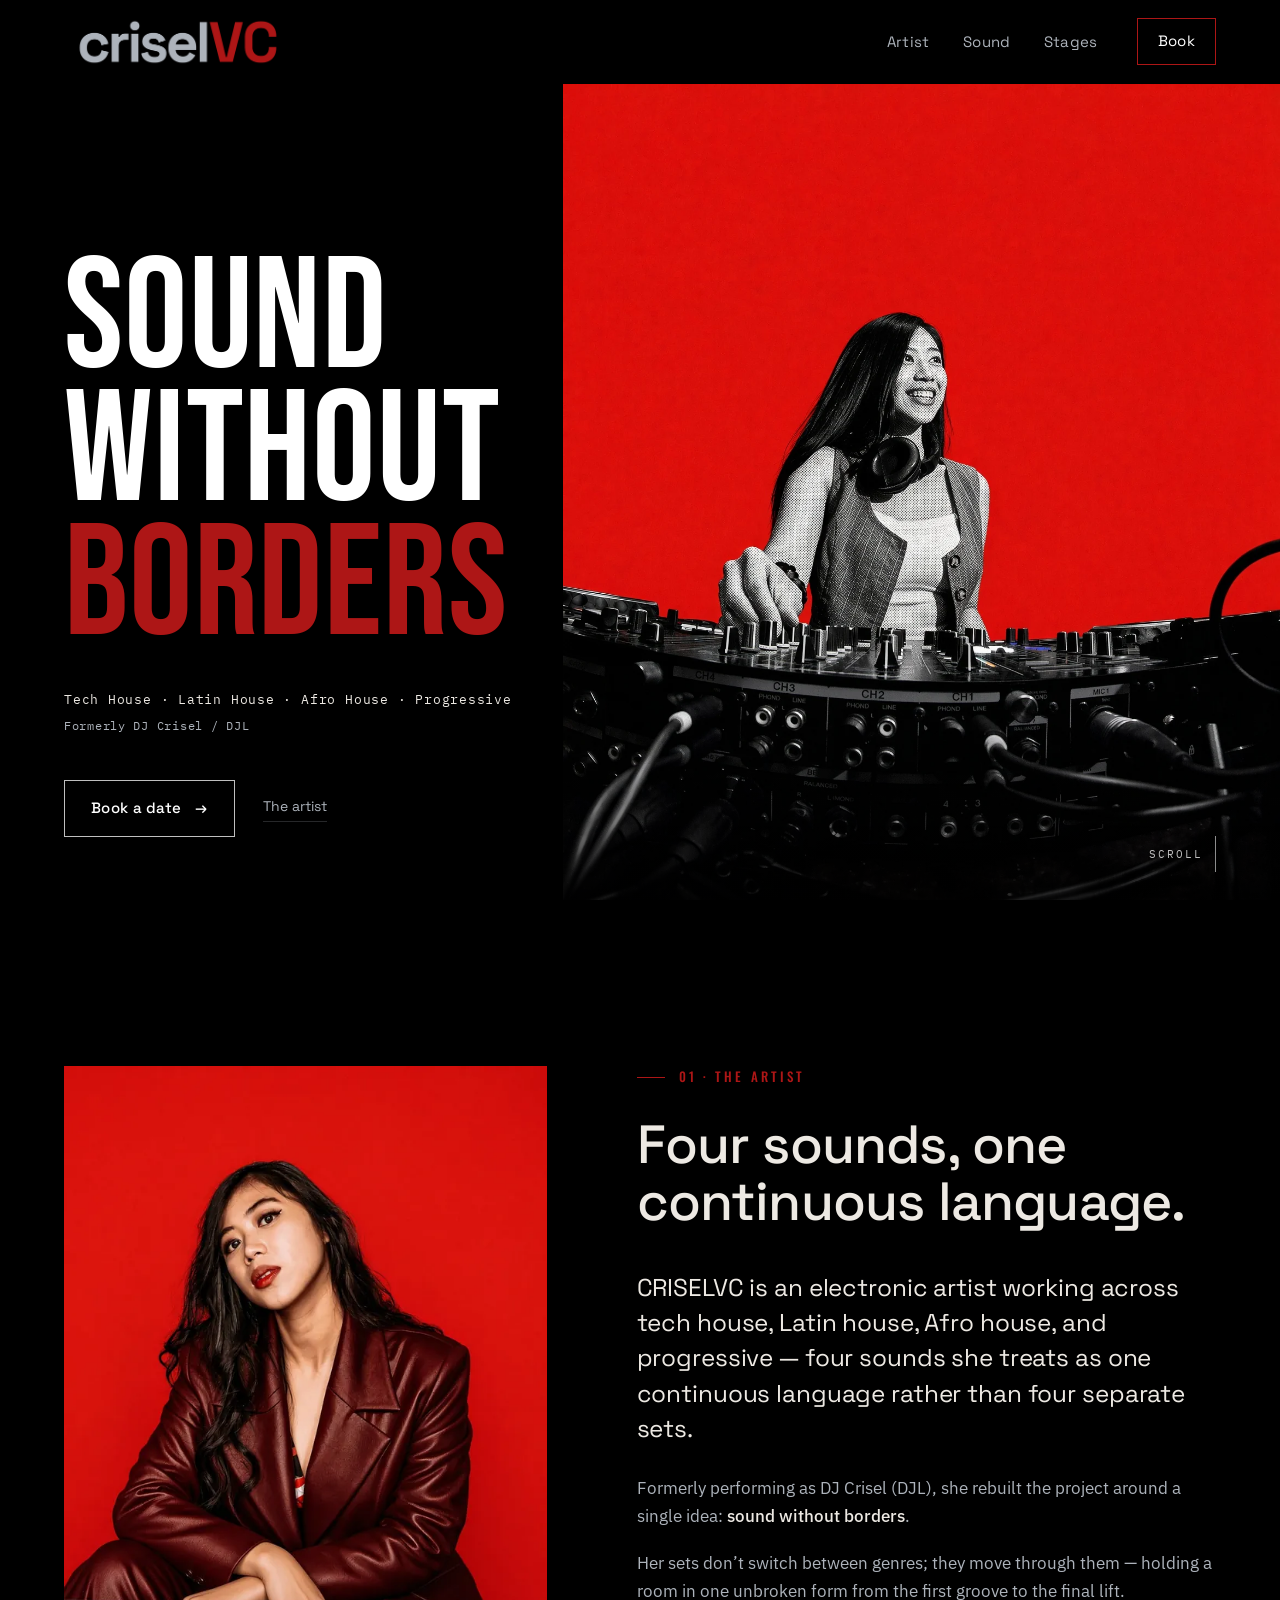
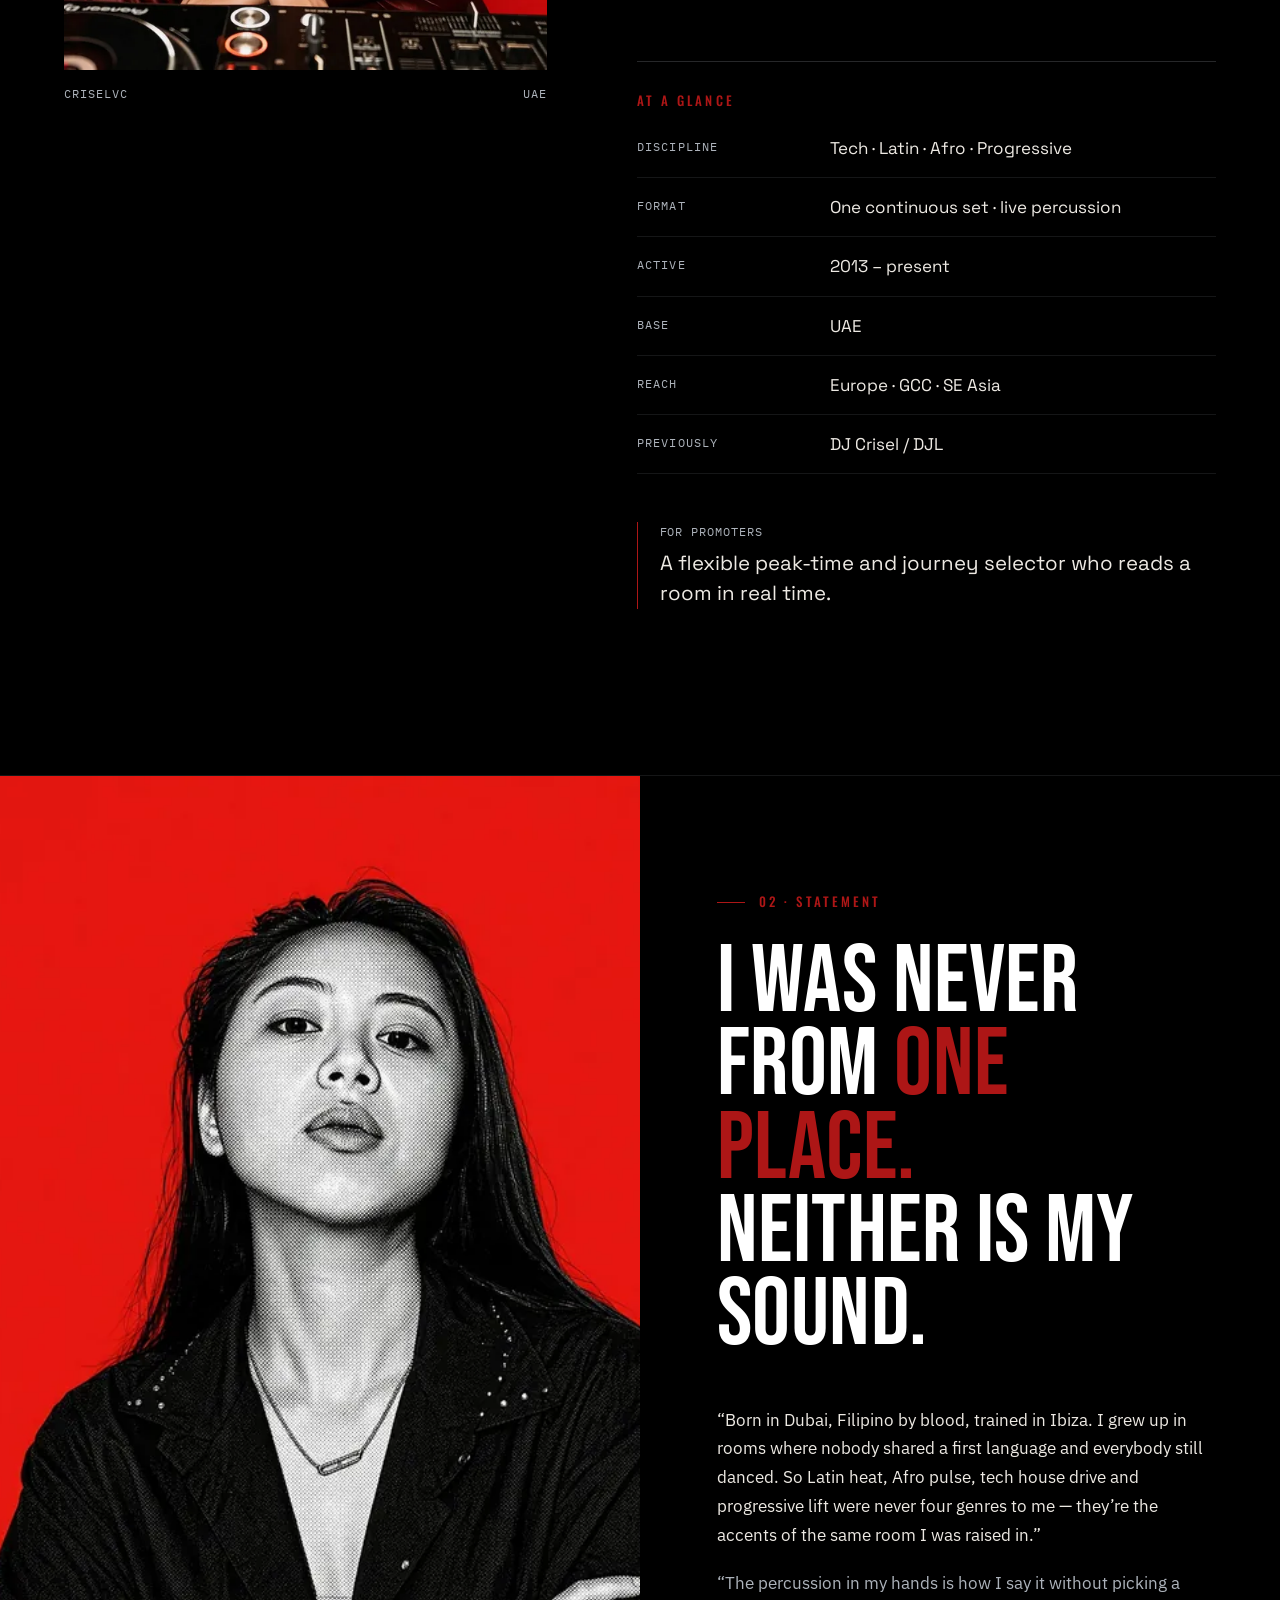
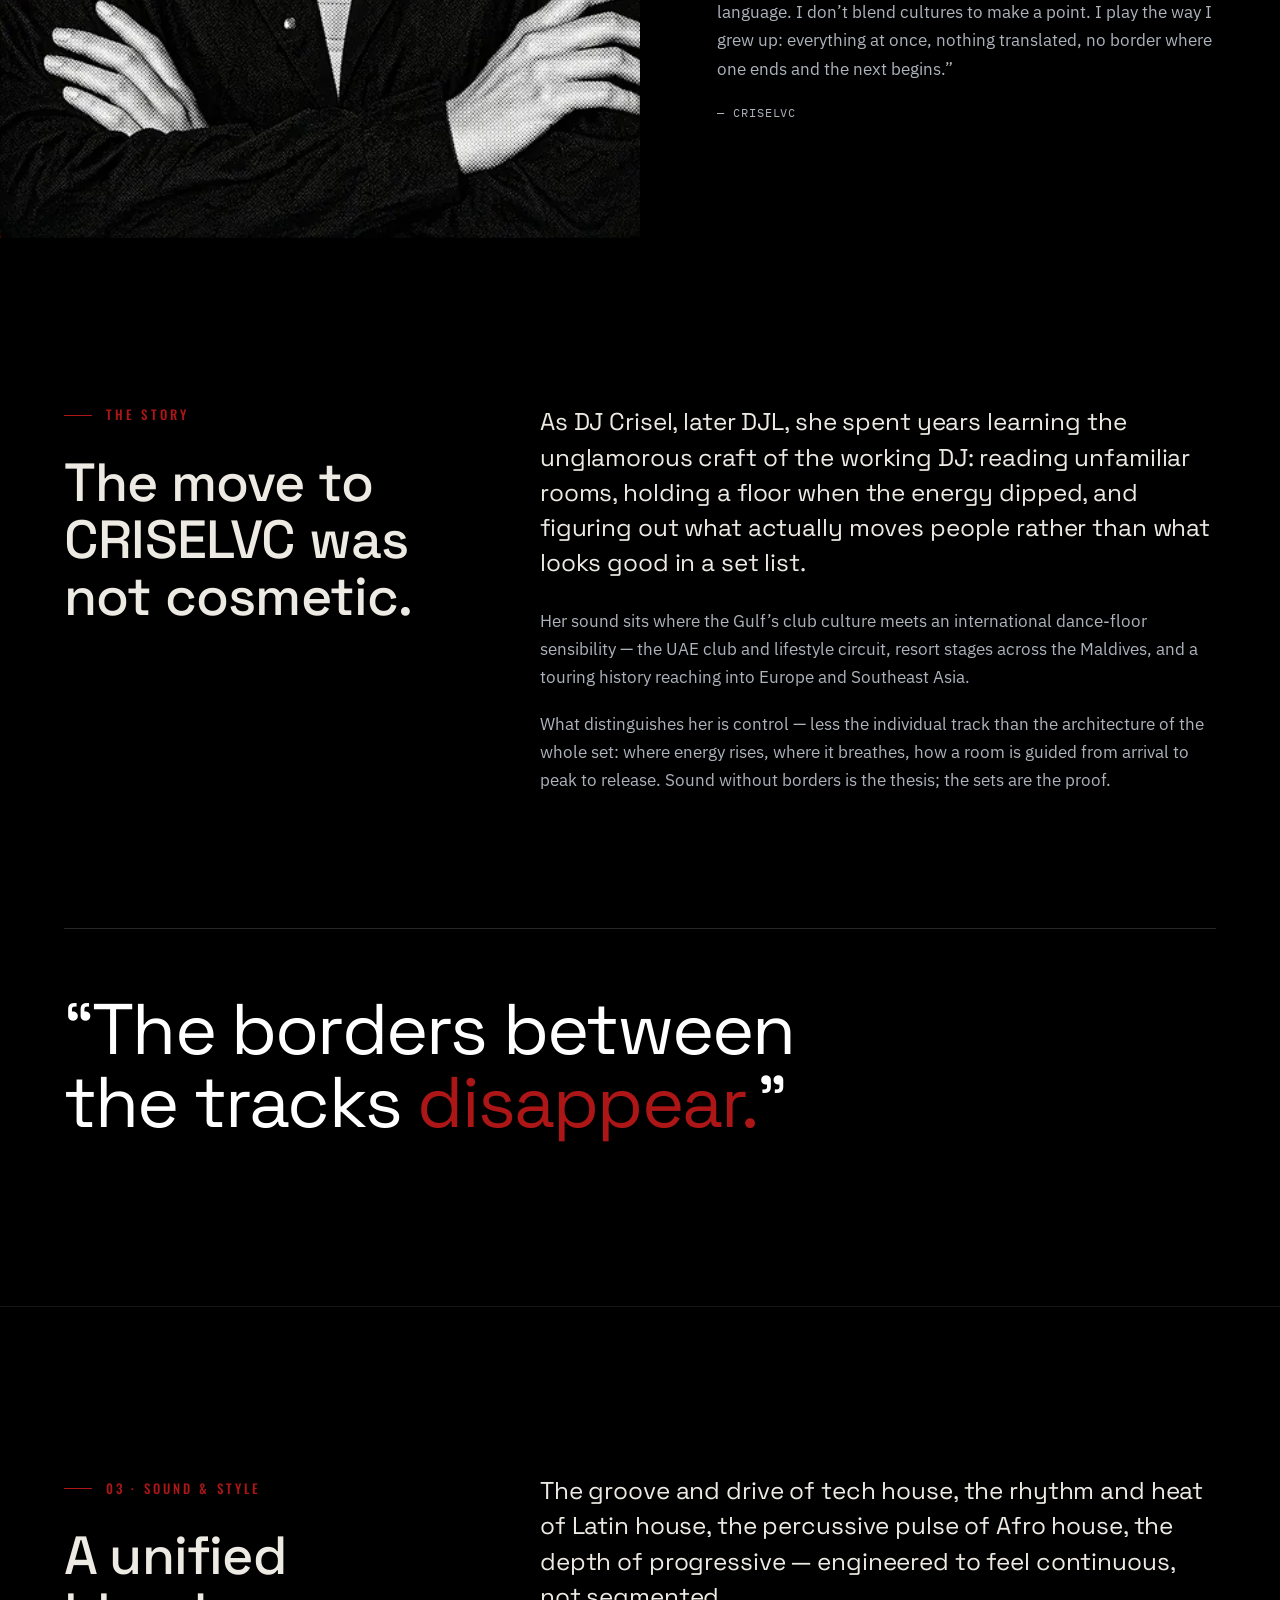
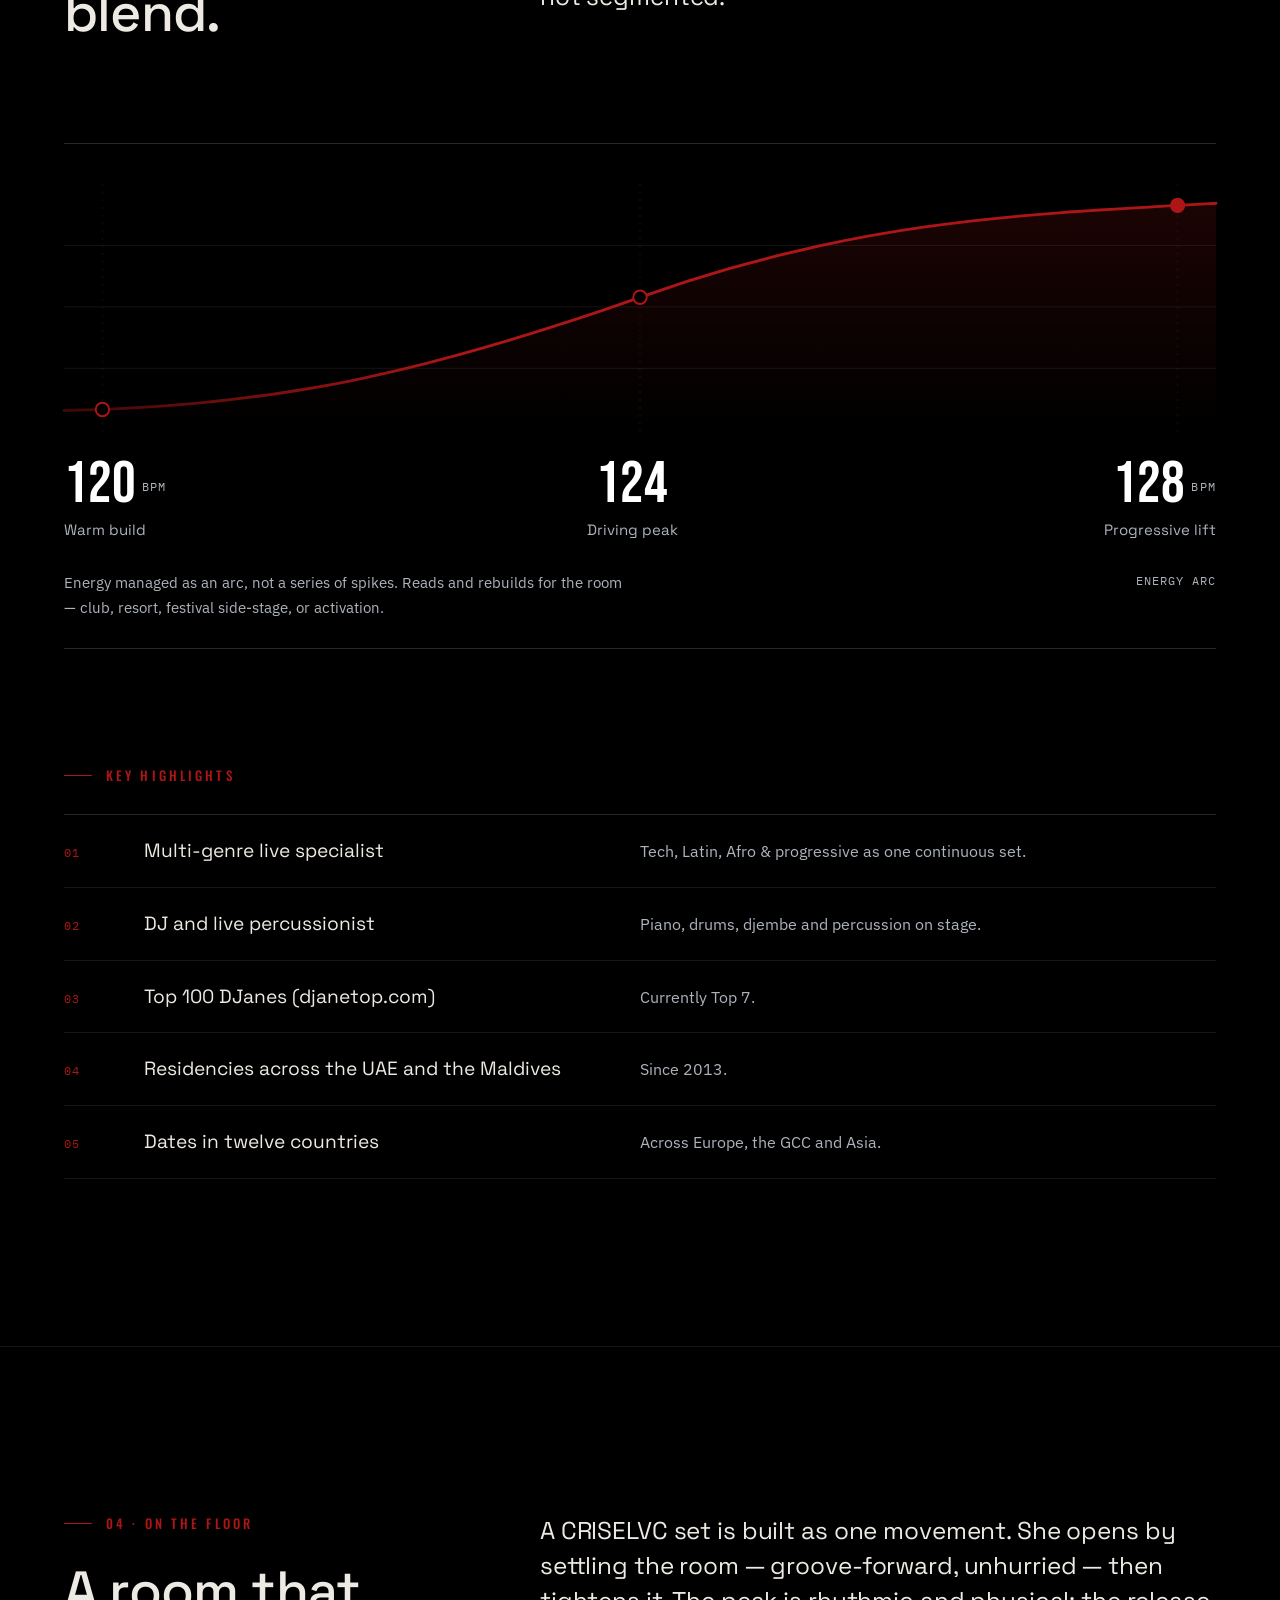
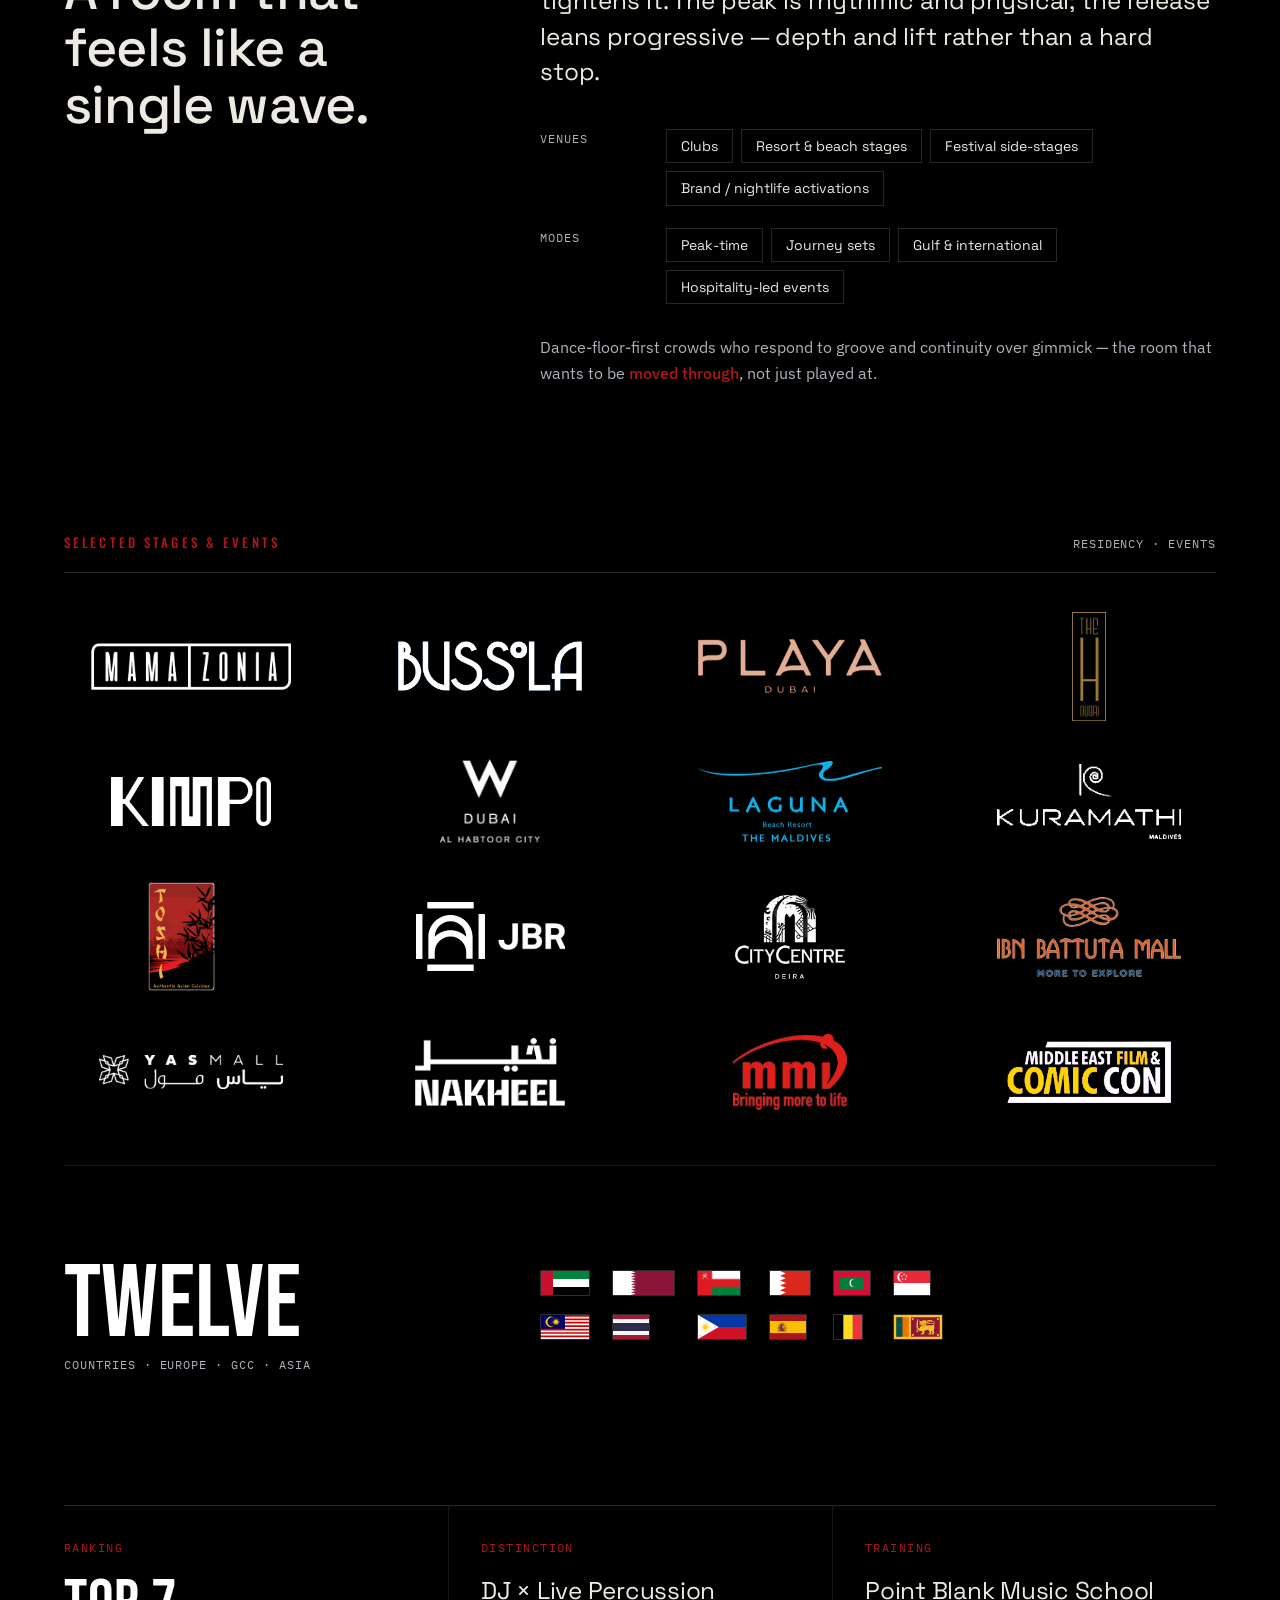
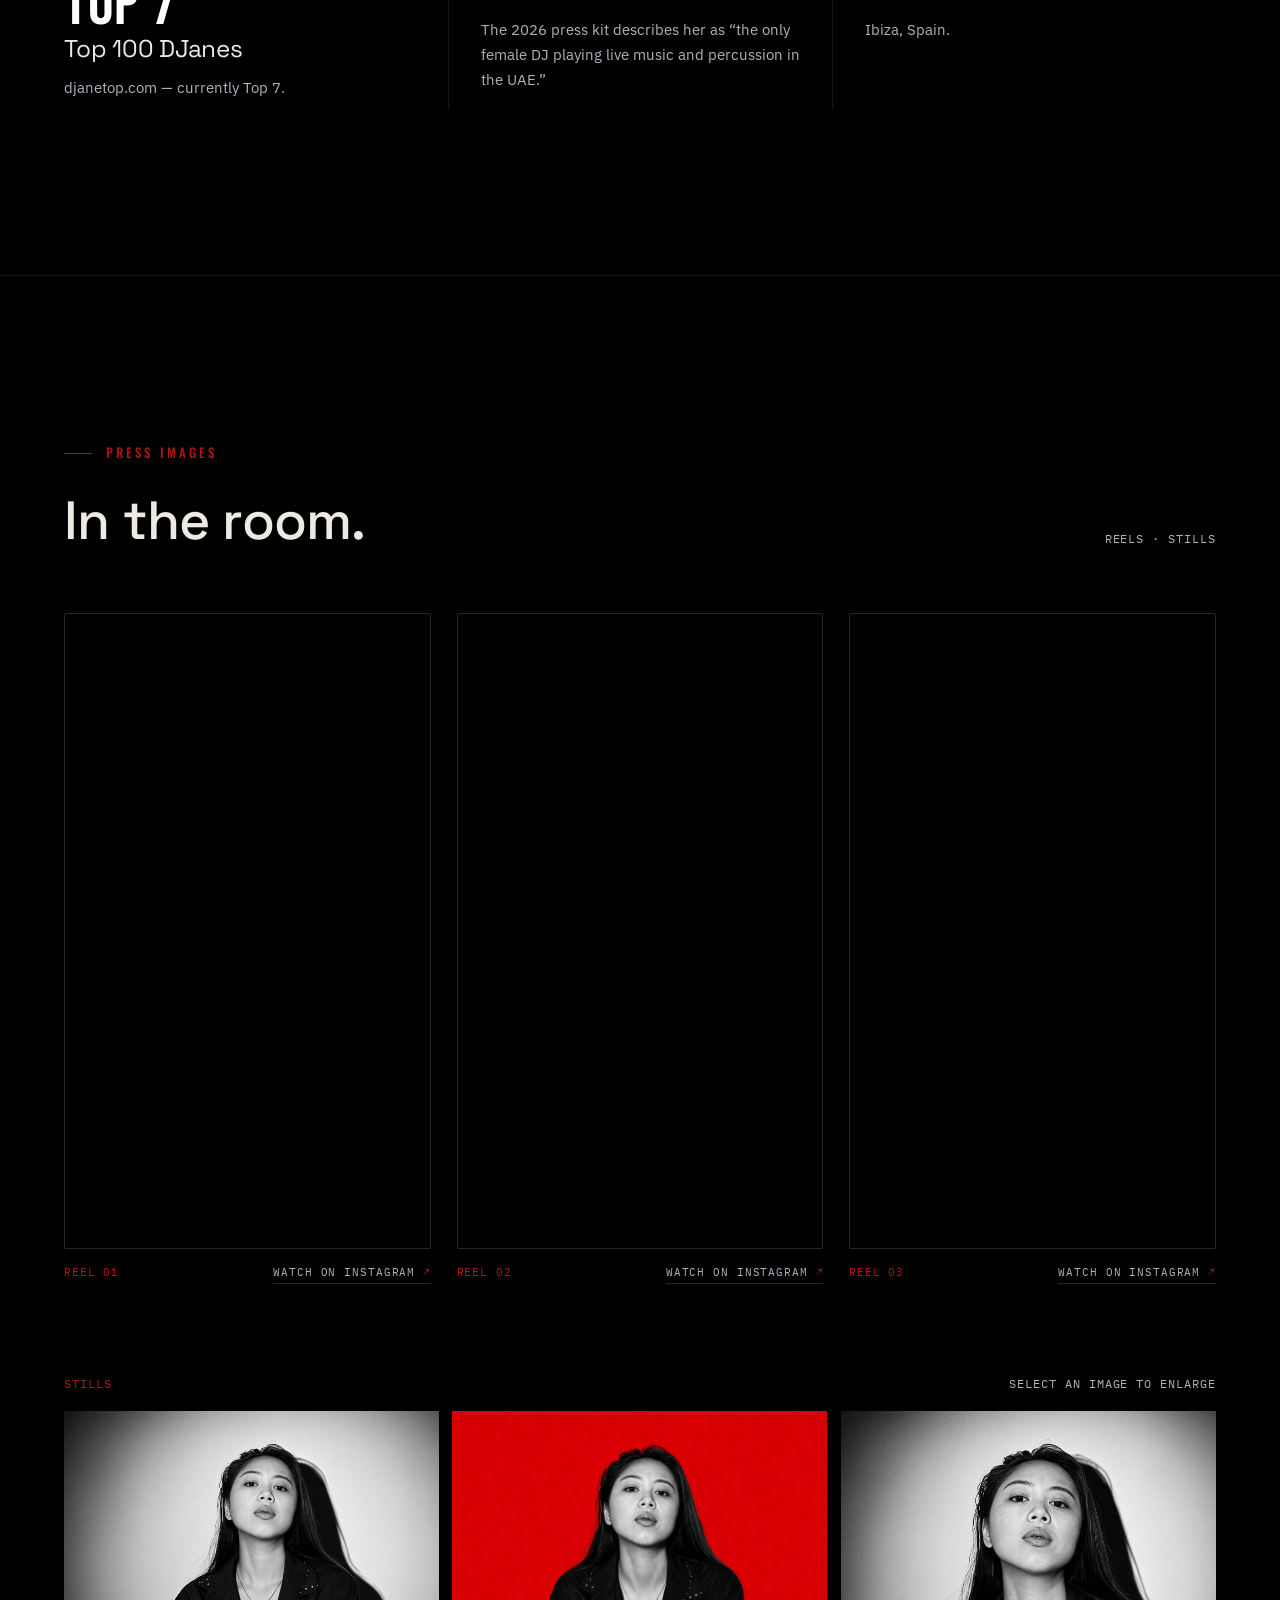
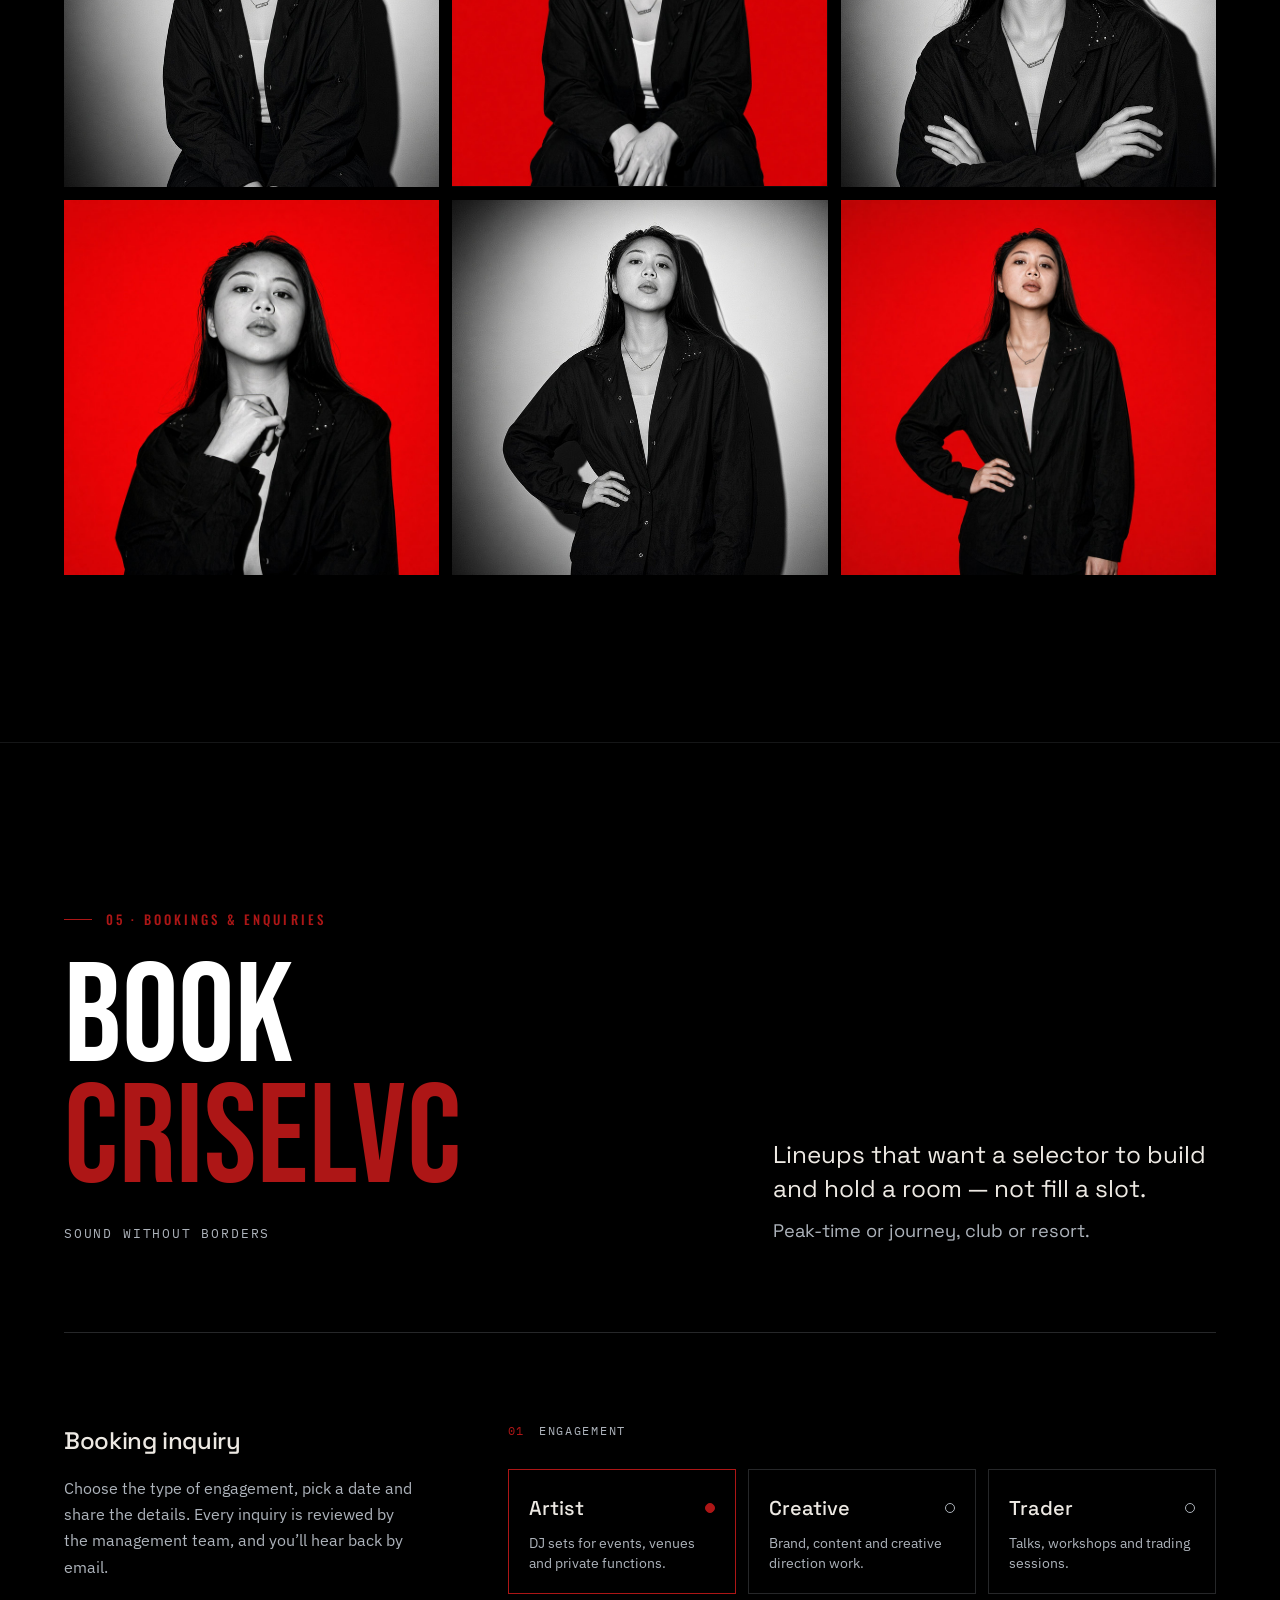
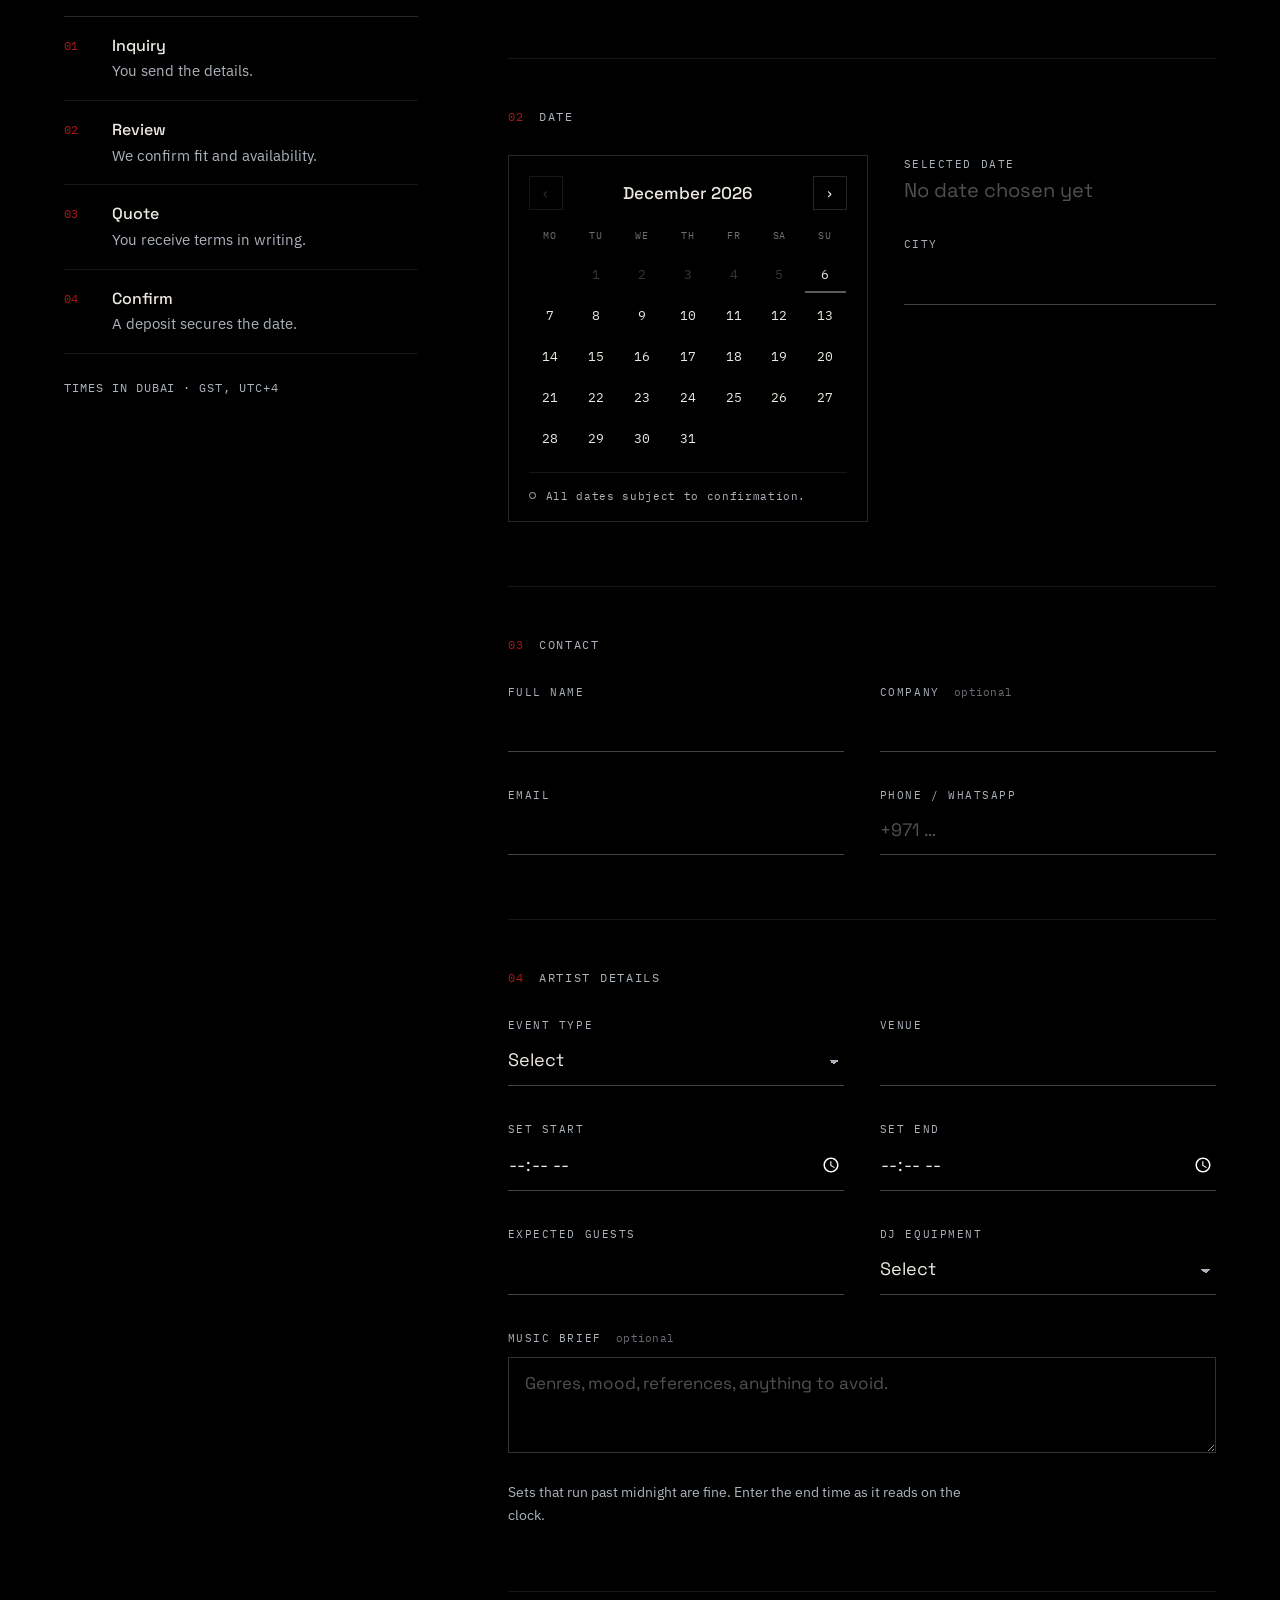
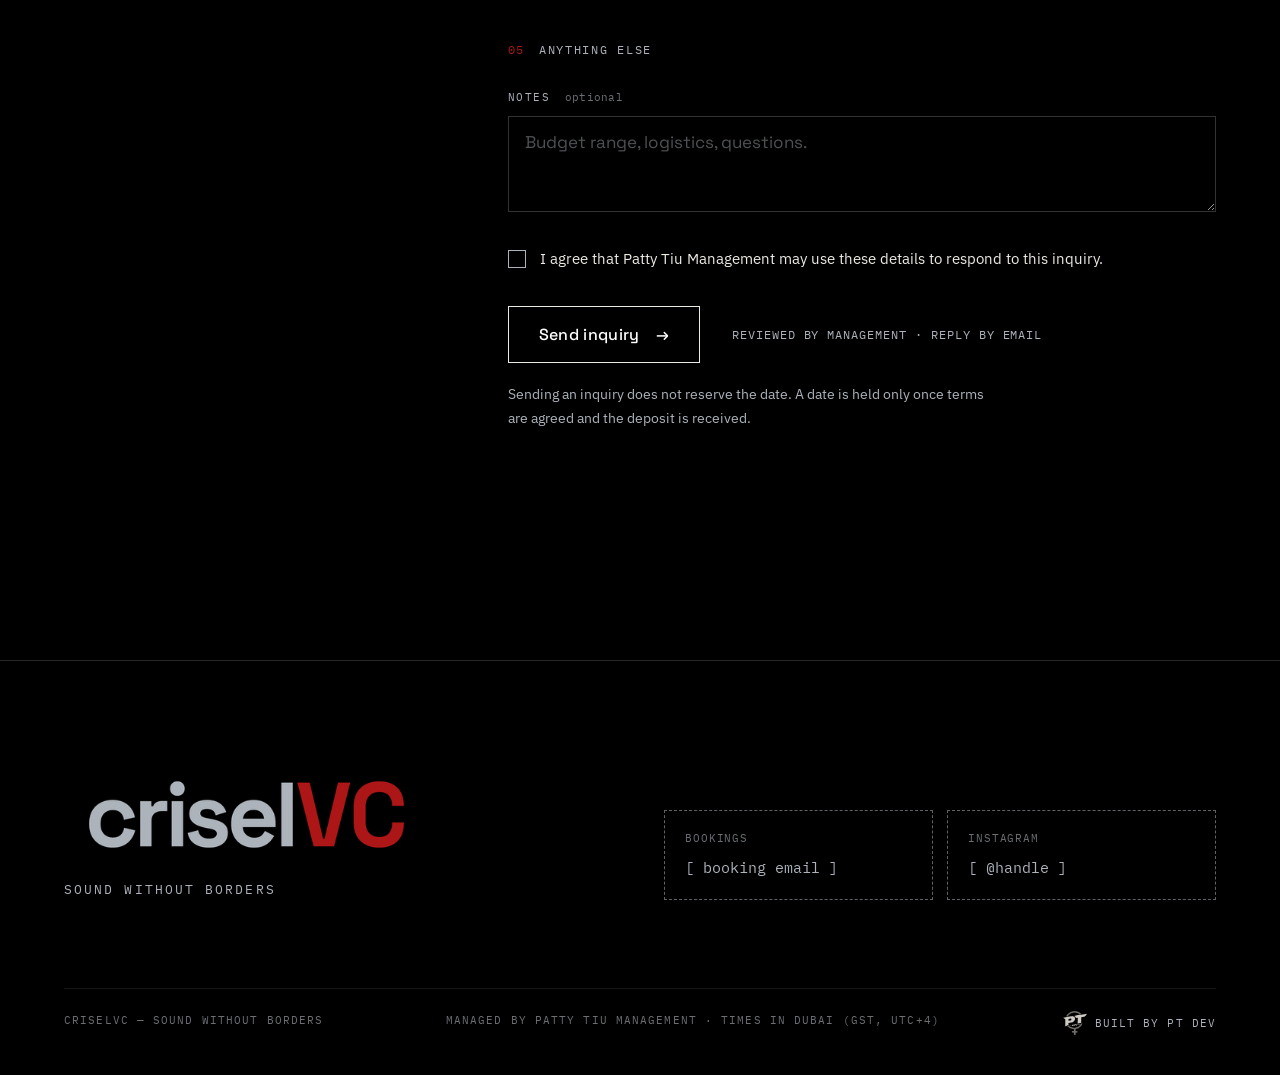
==== commit 9109b193: "Add the PT Dev builder credit to the public footers. Replace the design-preview note on the home and" ====
--- a/public/index.html
+++ b/public/index.html
@@ -524,7 +524,7 @@
     <div class="foot__base">
       <span>CriselVC — Sound Without Borders</span>
       <span>Managed by Patty Tiu Management · Times in Dubai (GST, UTC+4)</span>
-      <span class="preview-note">Design preview</span>
+      <span class="foot__credit"><img src="assets/img/pt-dev.png" alt="PT Dev" width="24" height="24" loading="lazy">Built by PT Dev</span>
     </div>
   </div>
 </footer>
--- a/public/assets/css/styles.css
+++ b/public/assets/css/styles.css
@@ -471,3 +471,7 @@
 @media (prefers-reduced-motion:reduce){
   .gallery__grid--6 .g img{animation:none;transform:none;will-change:auto}
 }
+
+/* ---------- Footer · builder credit ---------- */
+.foot__credit{display:inline-flex;align-items:center;gap:8px;color:var(--chrome)}
+.foot__credit img{width:24px;height:24px;display:block;opacity:.85}
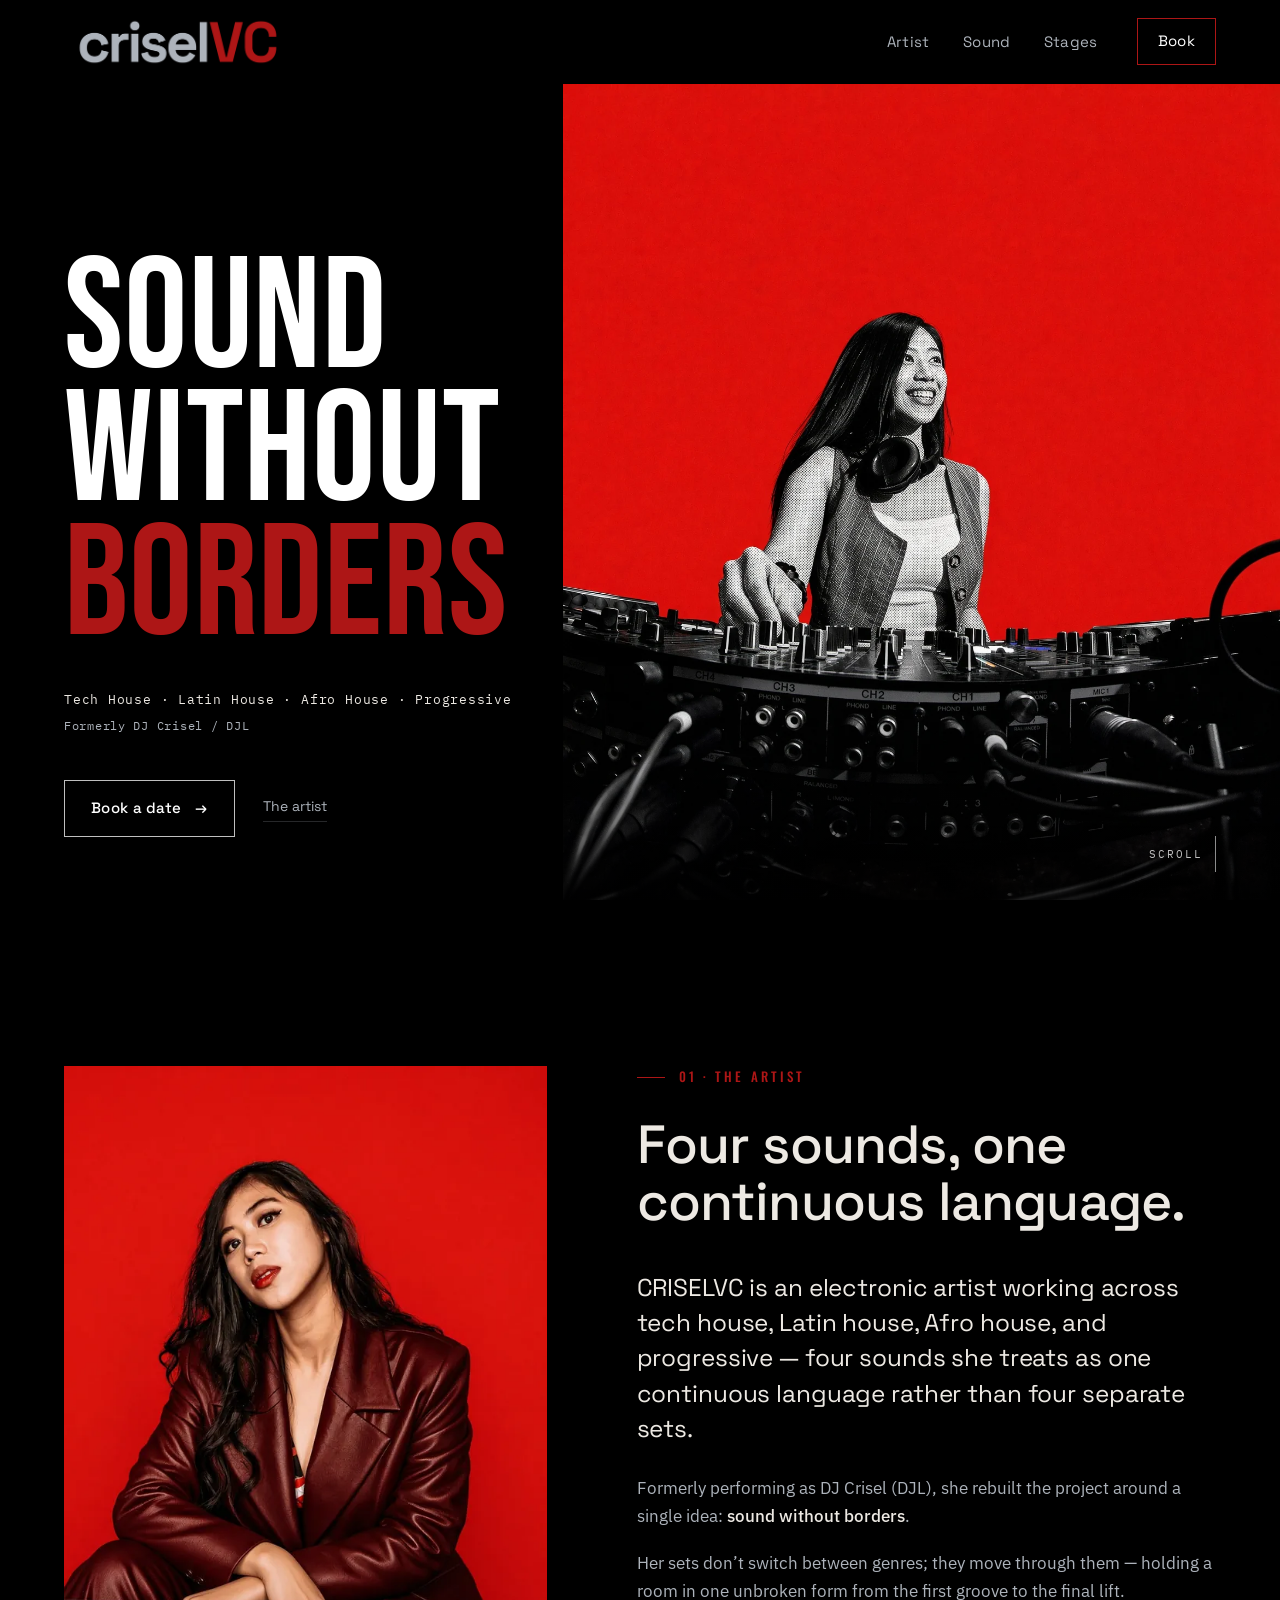
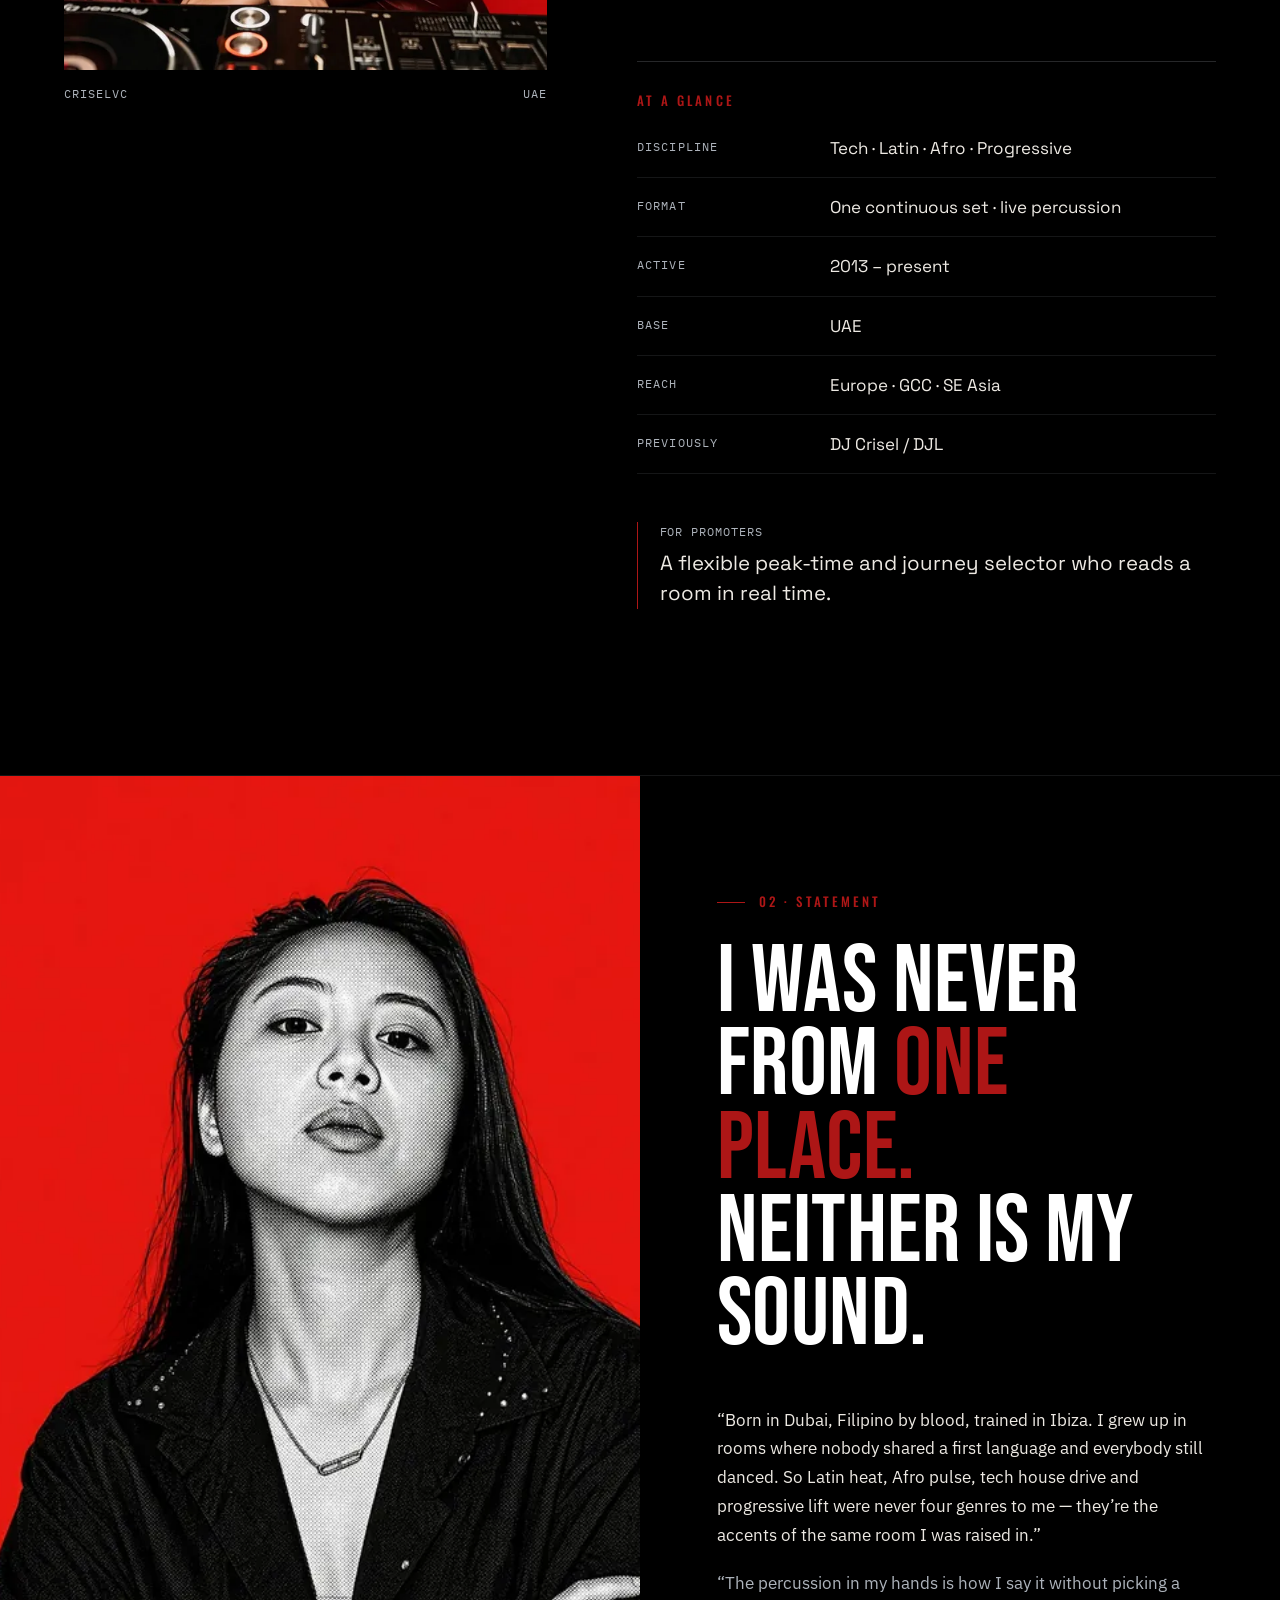
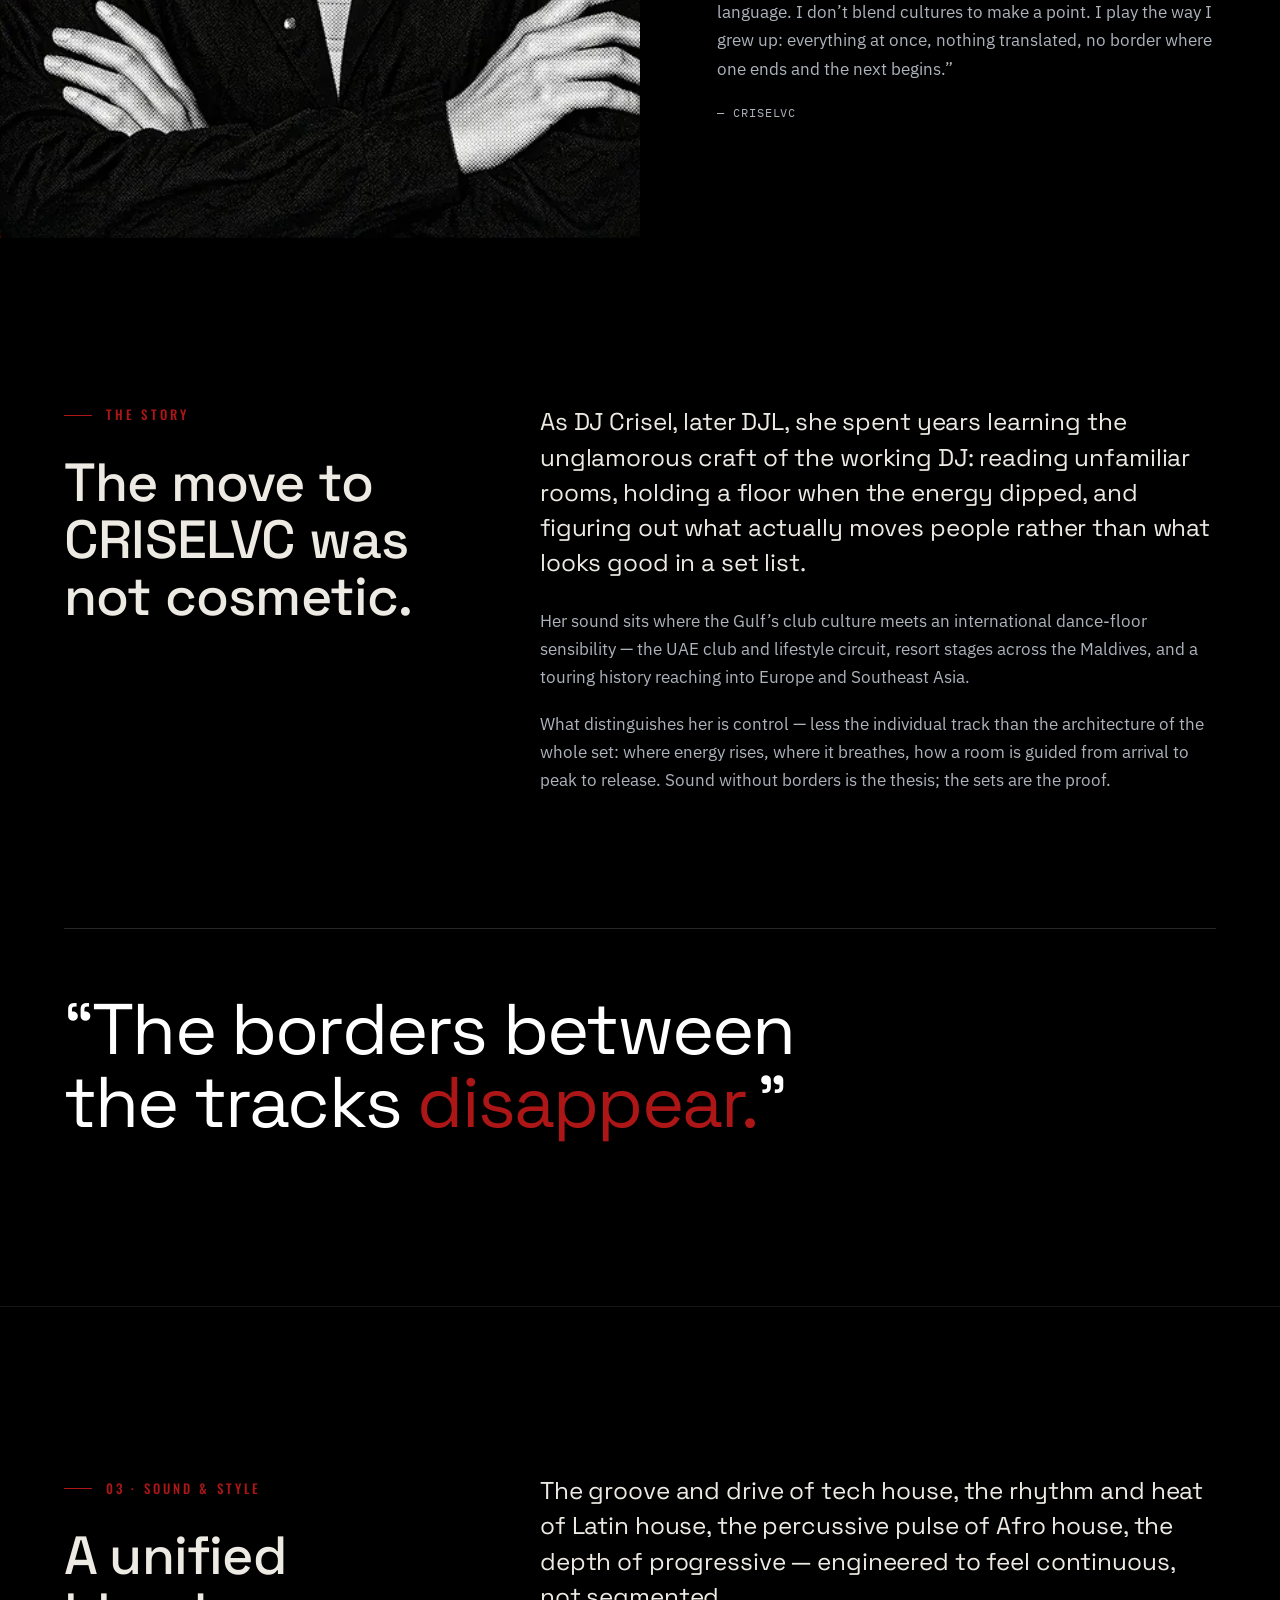
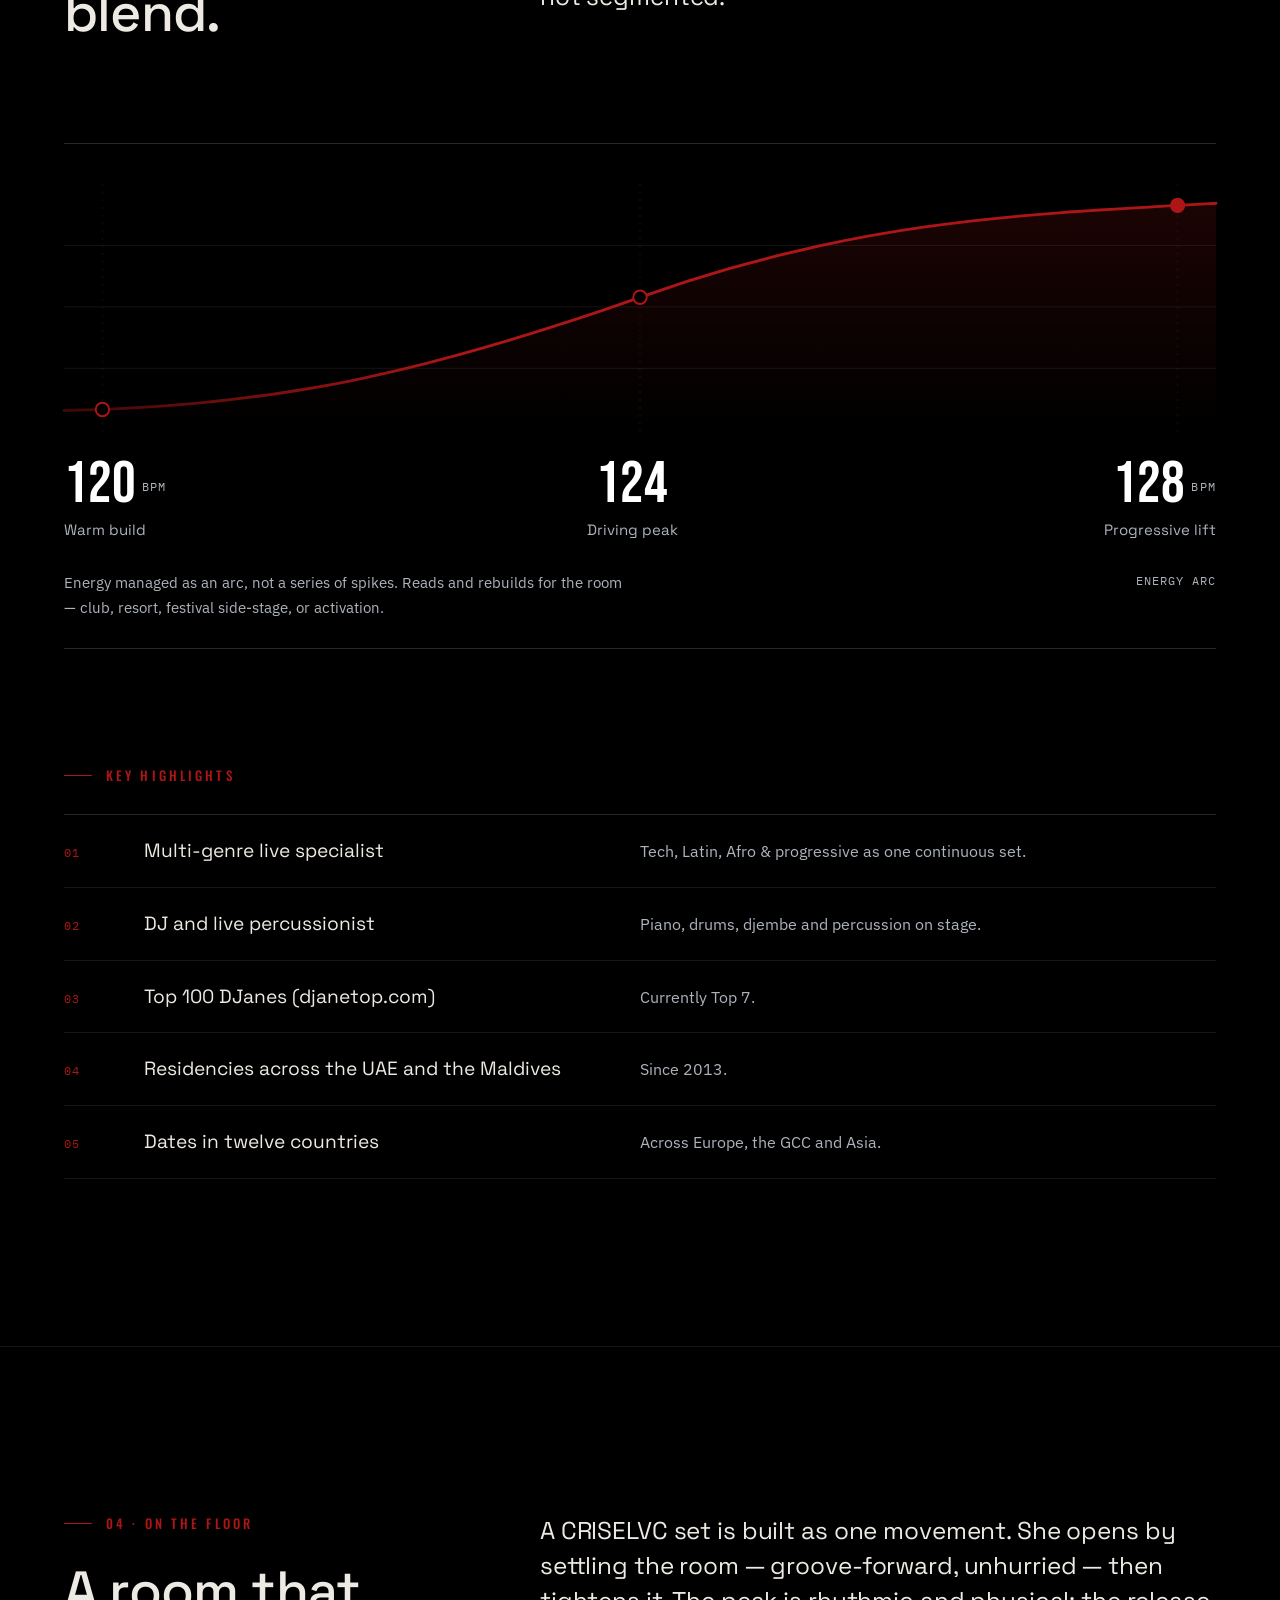
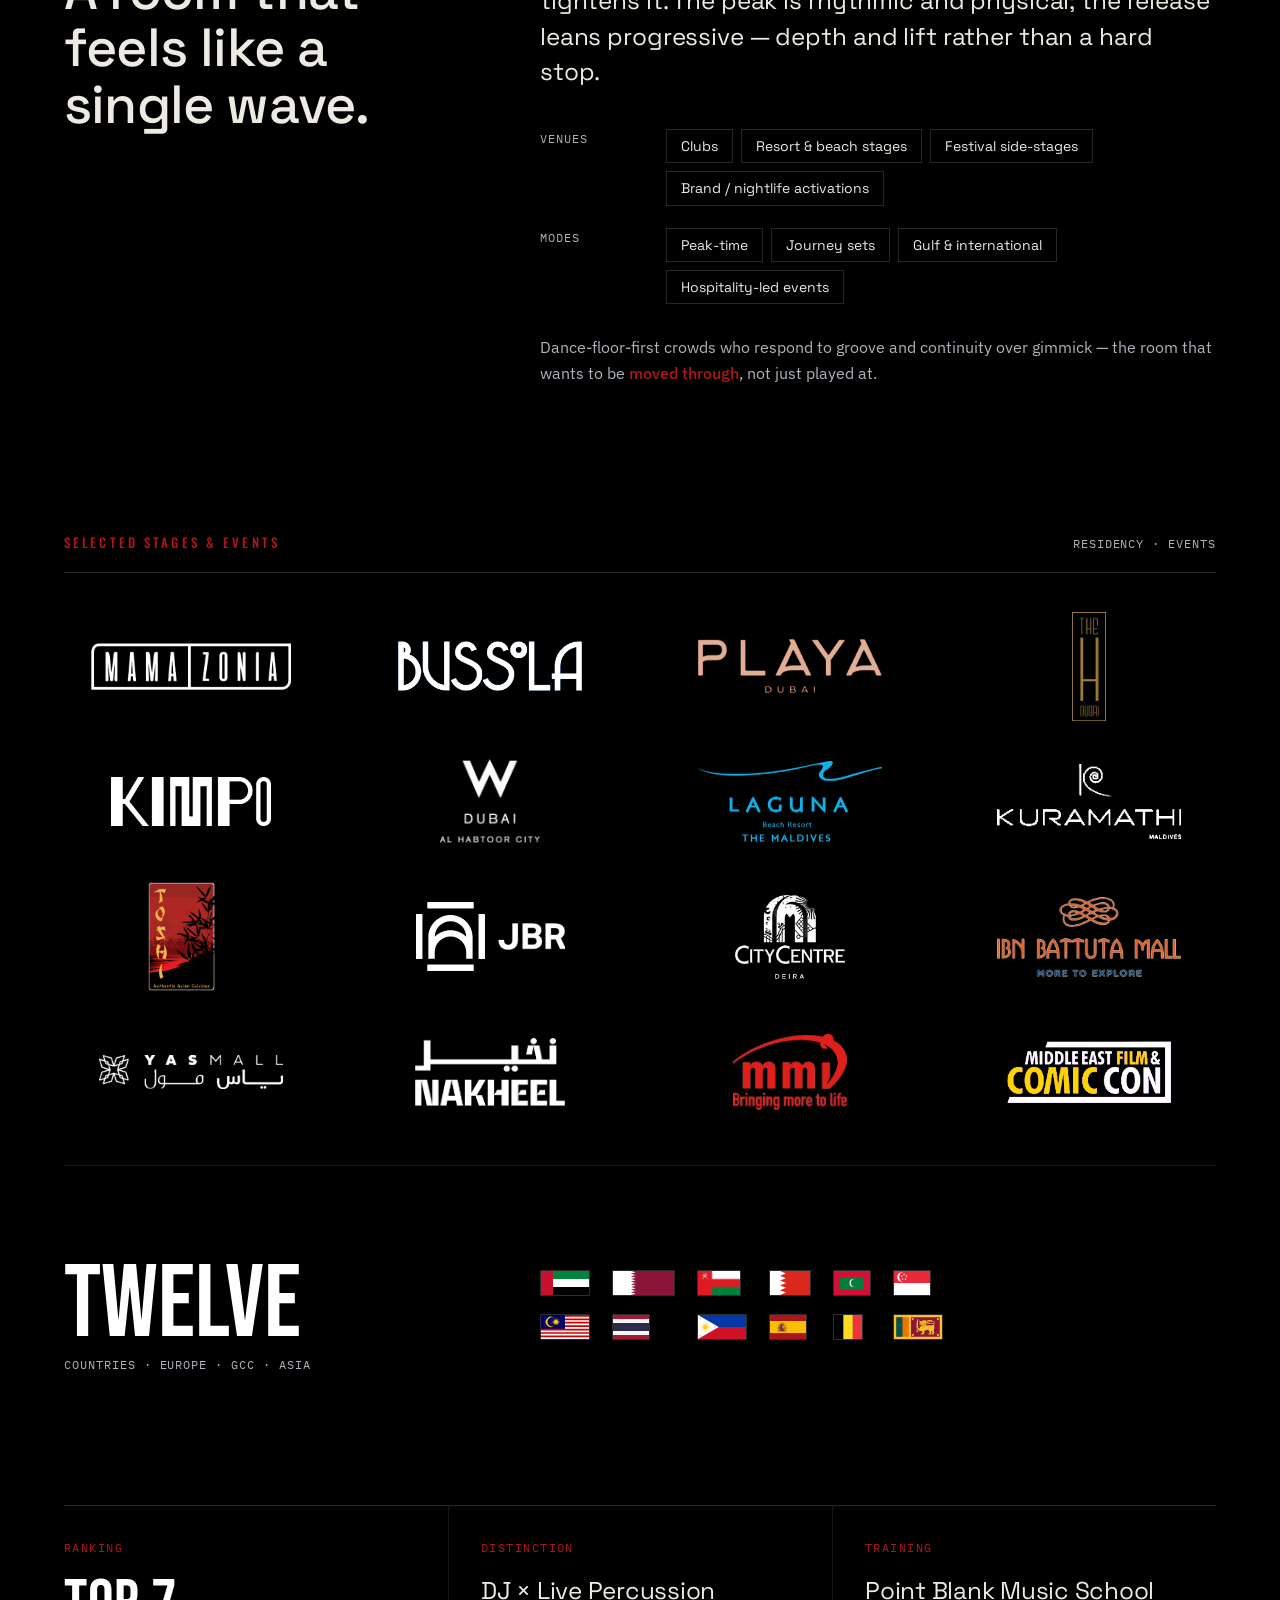
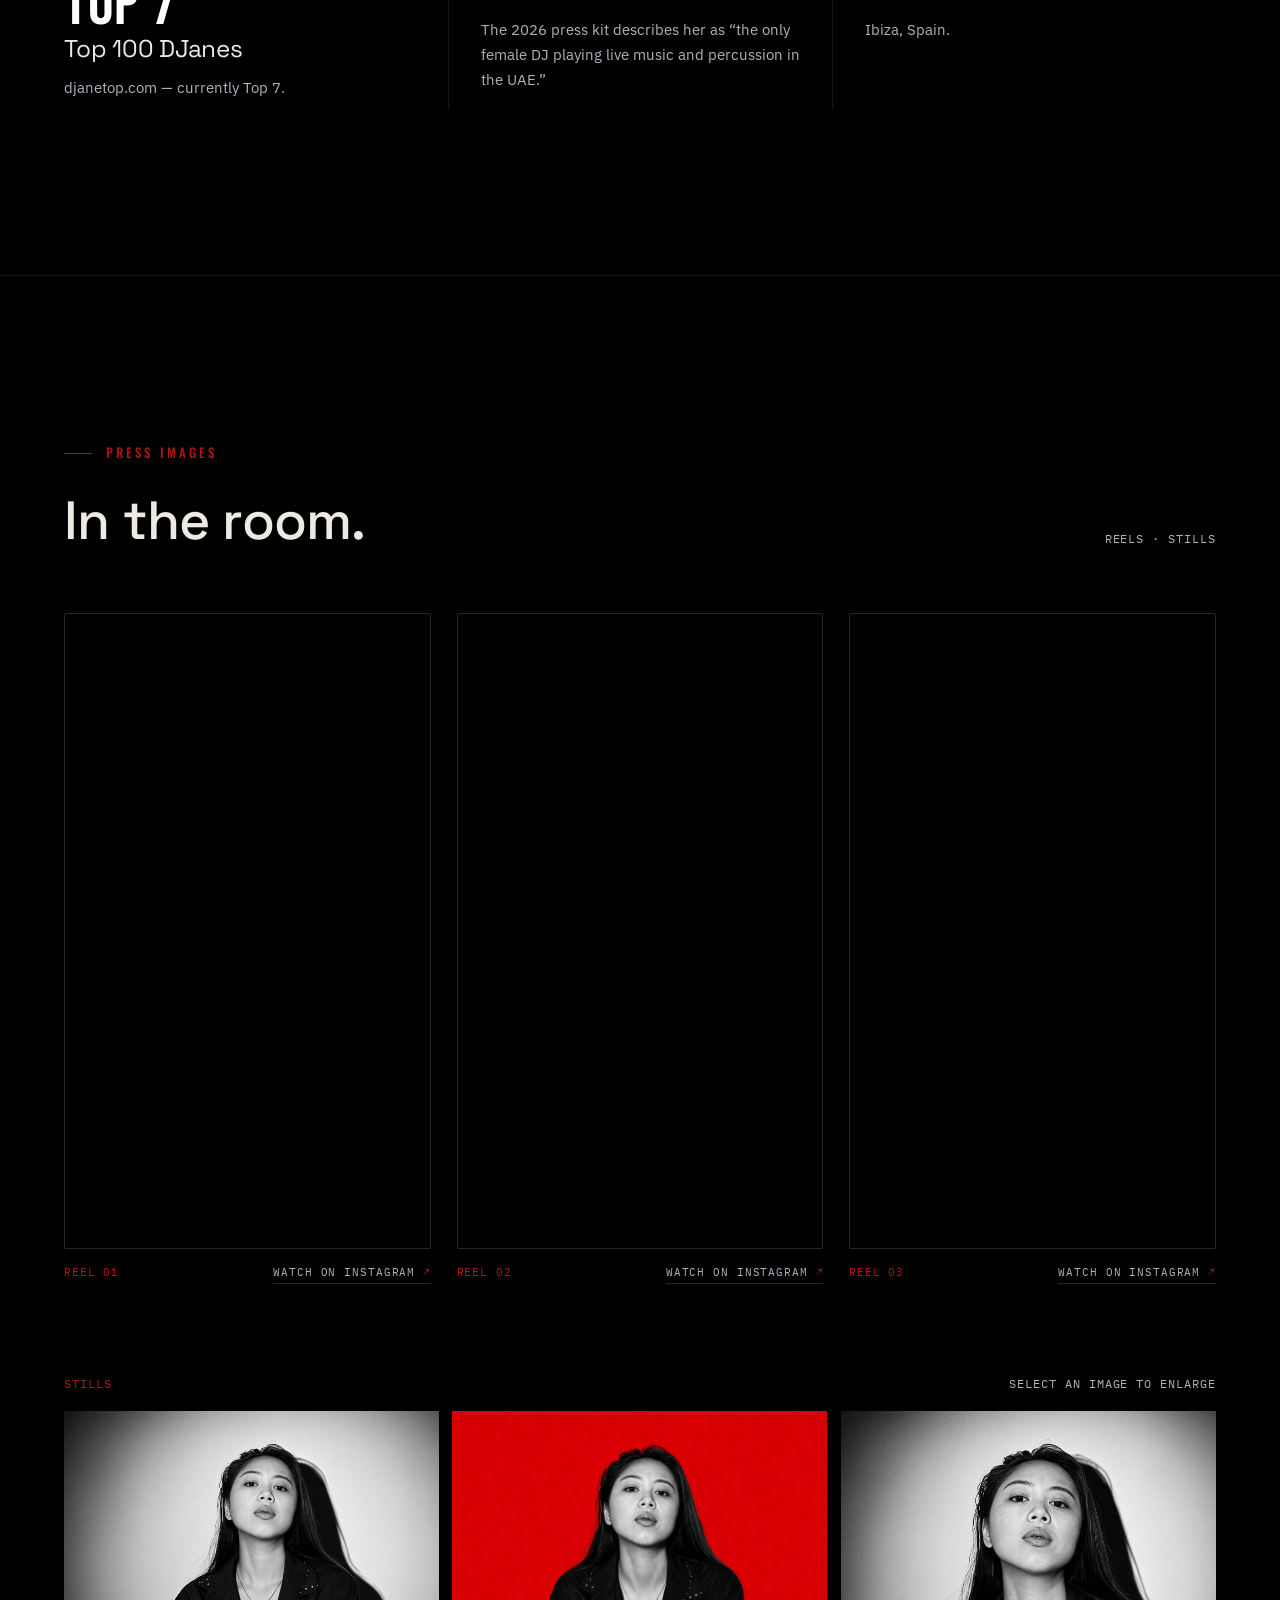
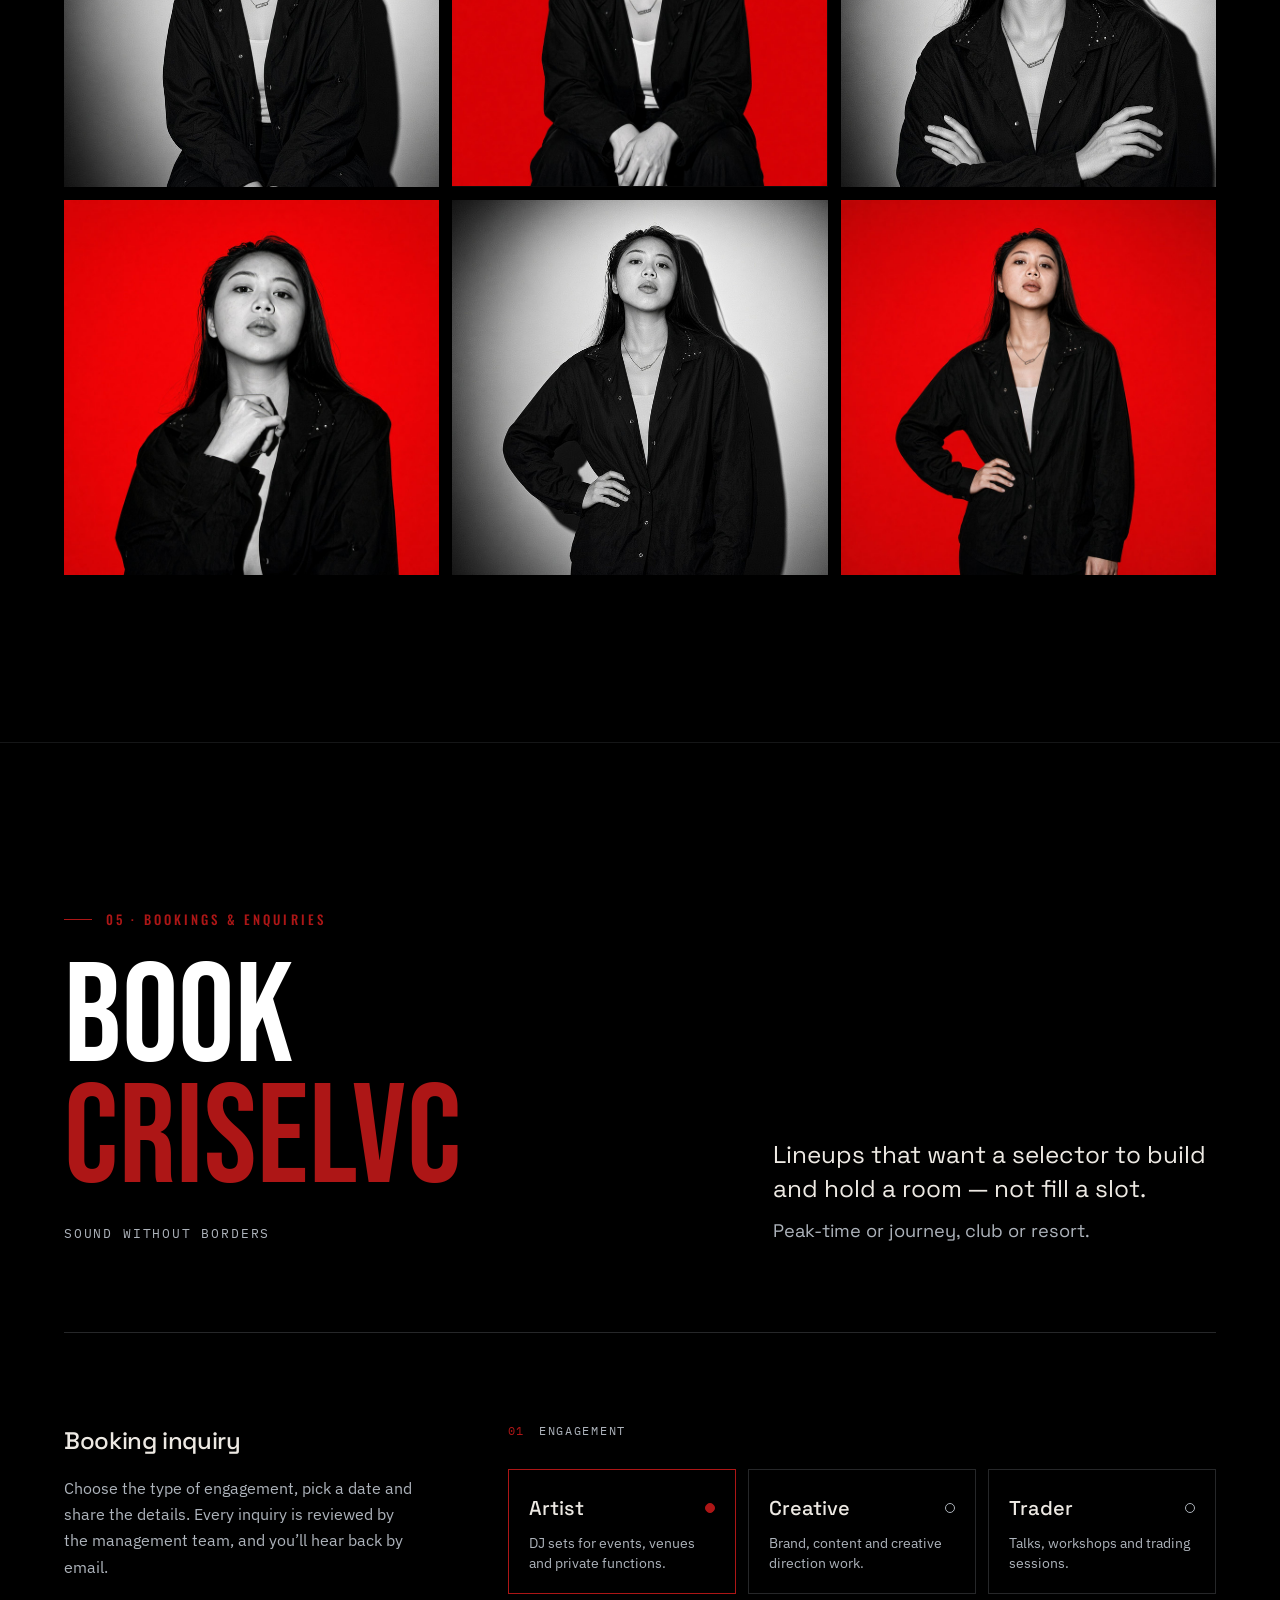
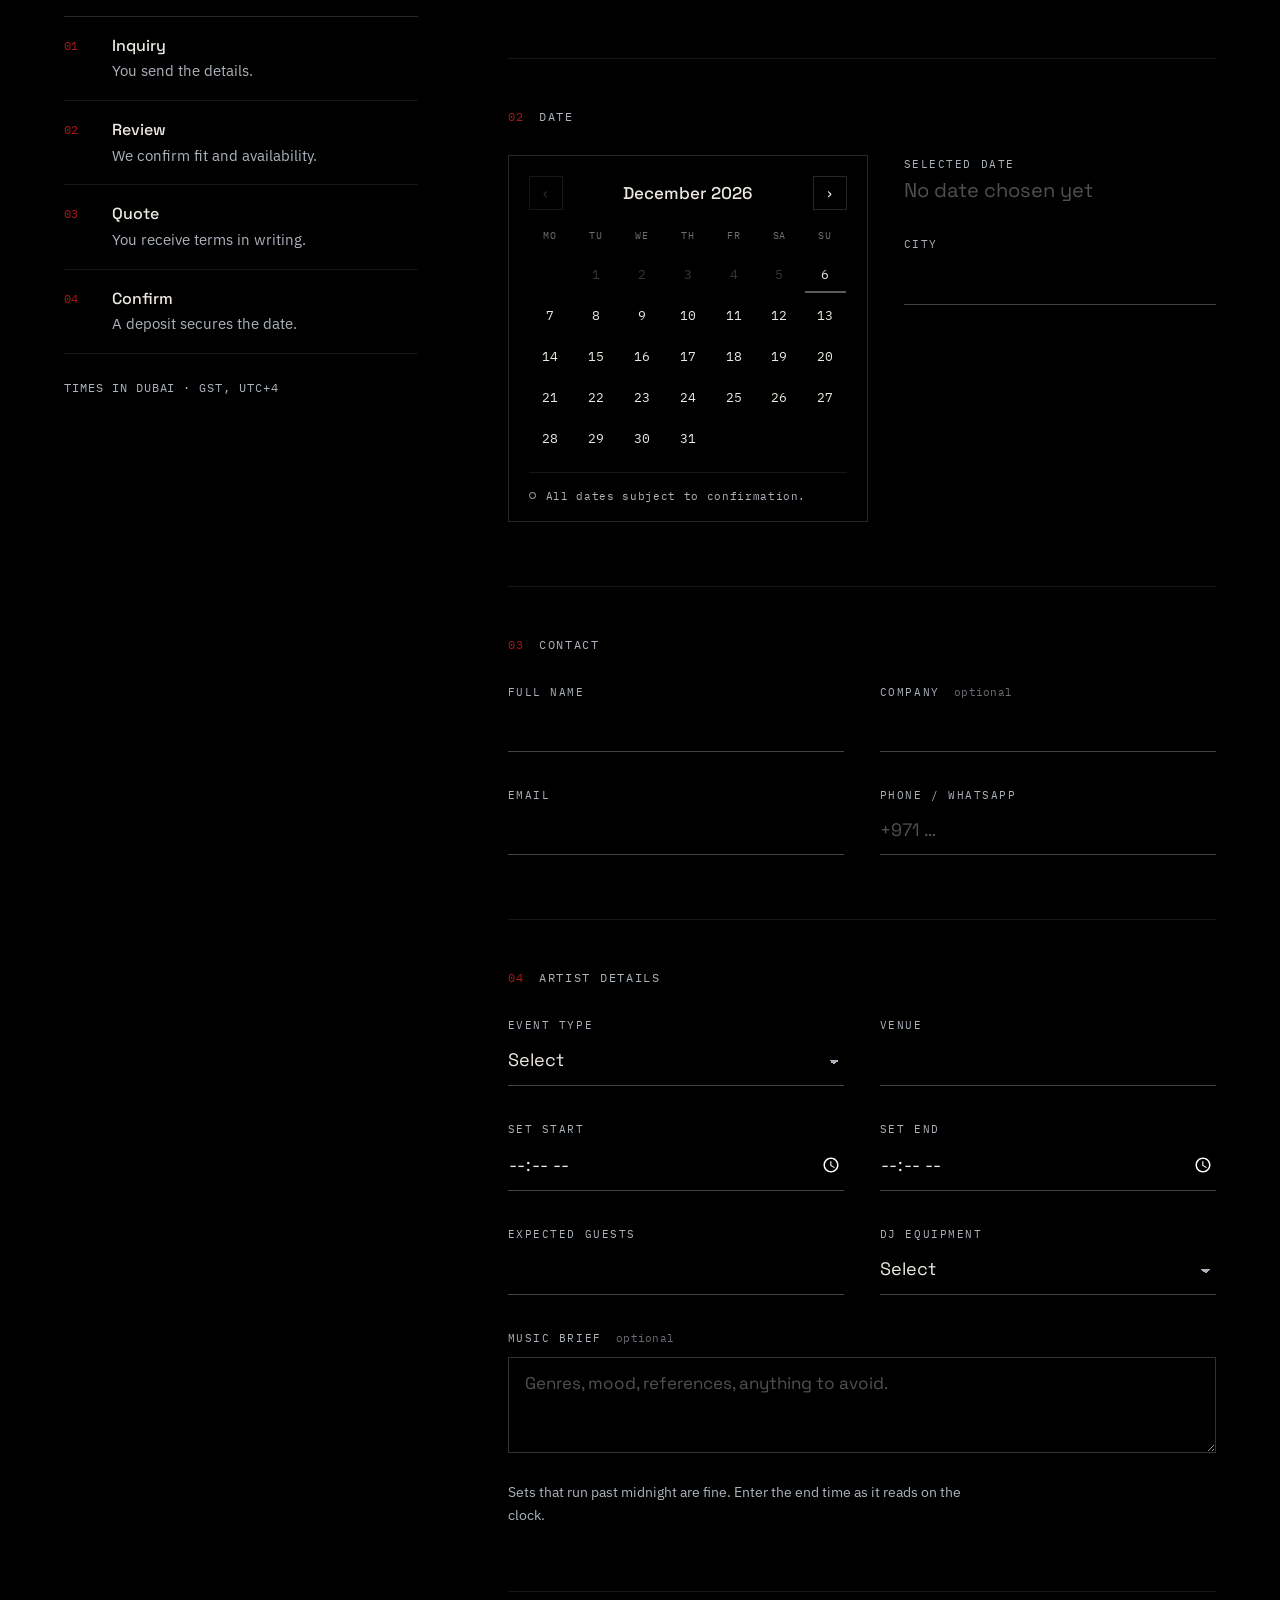
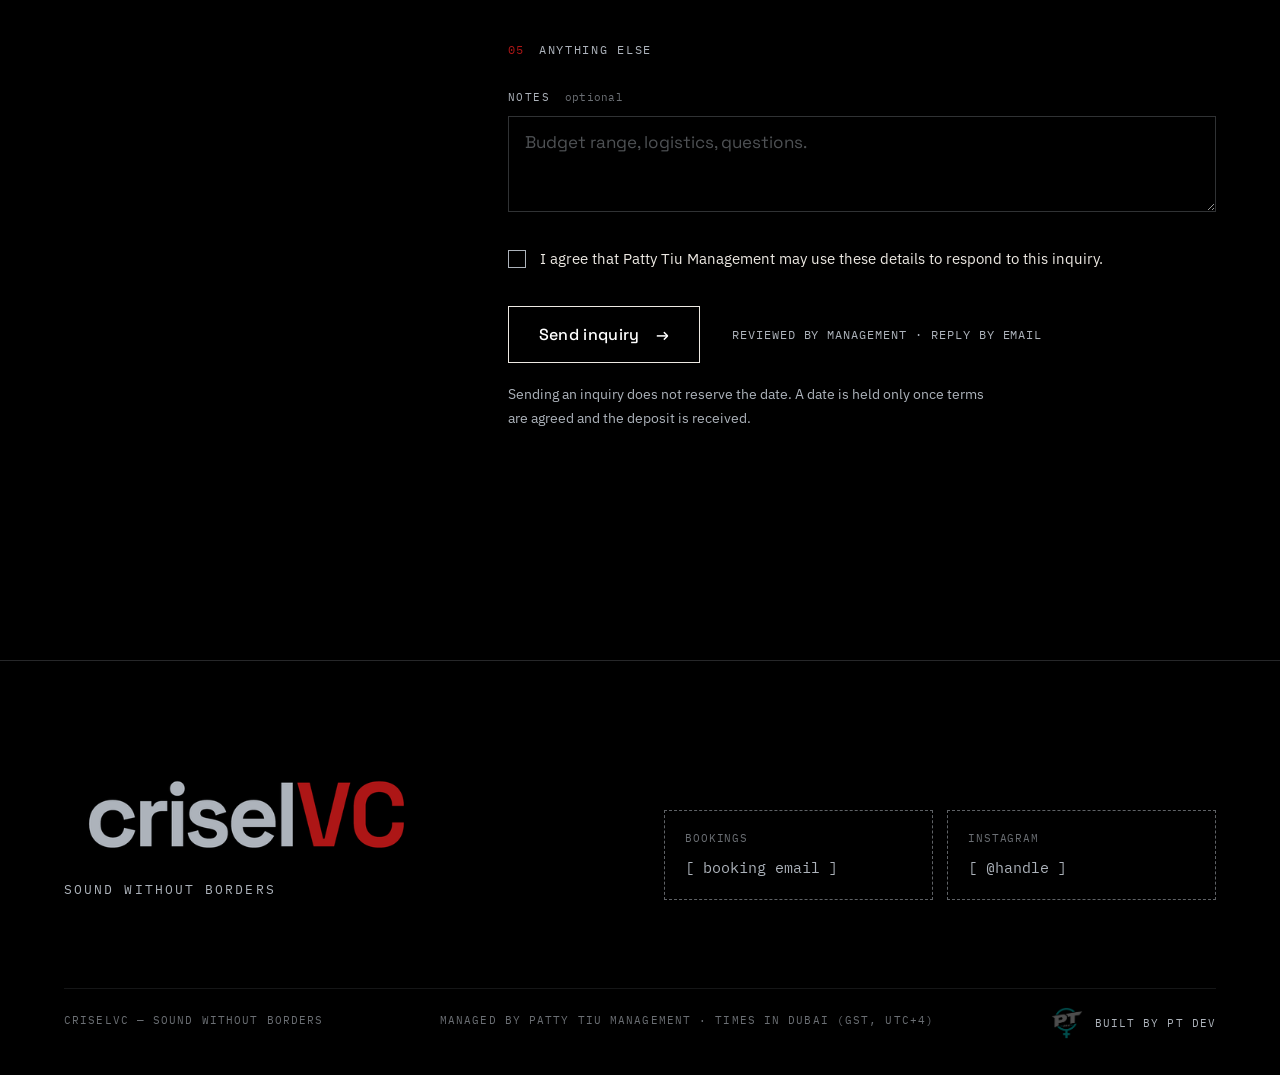
==== commit 5c02d67f: "Use the official PT Dev watermark in the footer credit. Swap the interim mark for the white watermar" ====
--- a/public/index.html
+++ b/public/index.html
@@ -524,7 +524,7 @@
     <div class="foot__base">
       <span>CriselVC — Sound Without Borders</span>
       <span>Managed by Patty Tiu Management · Times in Dubai (GST, UTC+4)</span>
-      <span class="foot__credit"><img src="assets/img/pt-dev.png" alt="PT Dev" width="24" height="24" loading="lazy">Built by PT Dev</span>
+      <span class="foot__credit"><img src="assets/img/pt-dev-watermark-white.png" alt="PT Dev" width="32" height="32" loading="lazy">Built by PT Dev</span>
     </div>
   </div>
 </footer>
--- a/public/assets/css/styles.css
+++ b/public/assets/css/styles.css
@@ -473,5 +473,5 @@
 }
 
 /* ---------- Footer · builder credit ---------- */
-.foot__credit{display:inline-flex;align-items:center;gap:8px;color:var(--chrome)}
-.foot__credit img{width:24px;height:24px;display:block;opacity:.85}
+.foot__credit{display:inline-flex;align-items:center;gap:12px;color:var(--chrome)}
+.foot__credit img{width:auto;height:32px;display:block;margin:-4px 0}
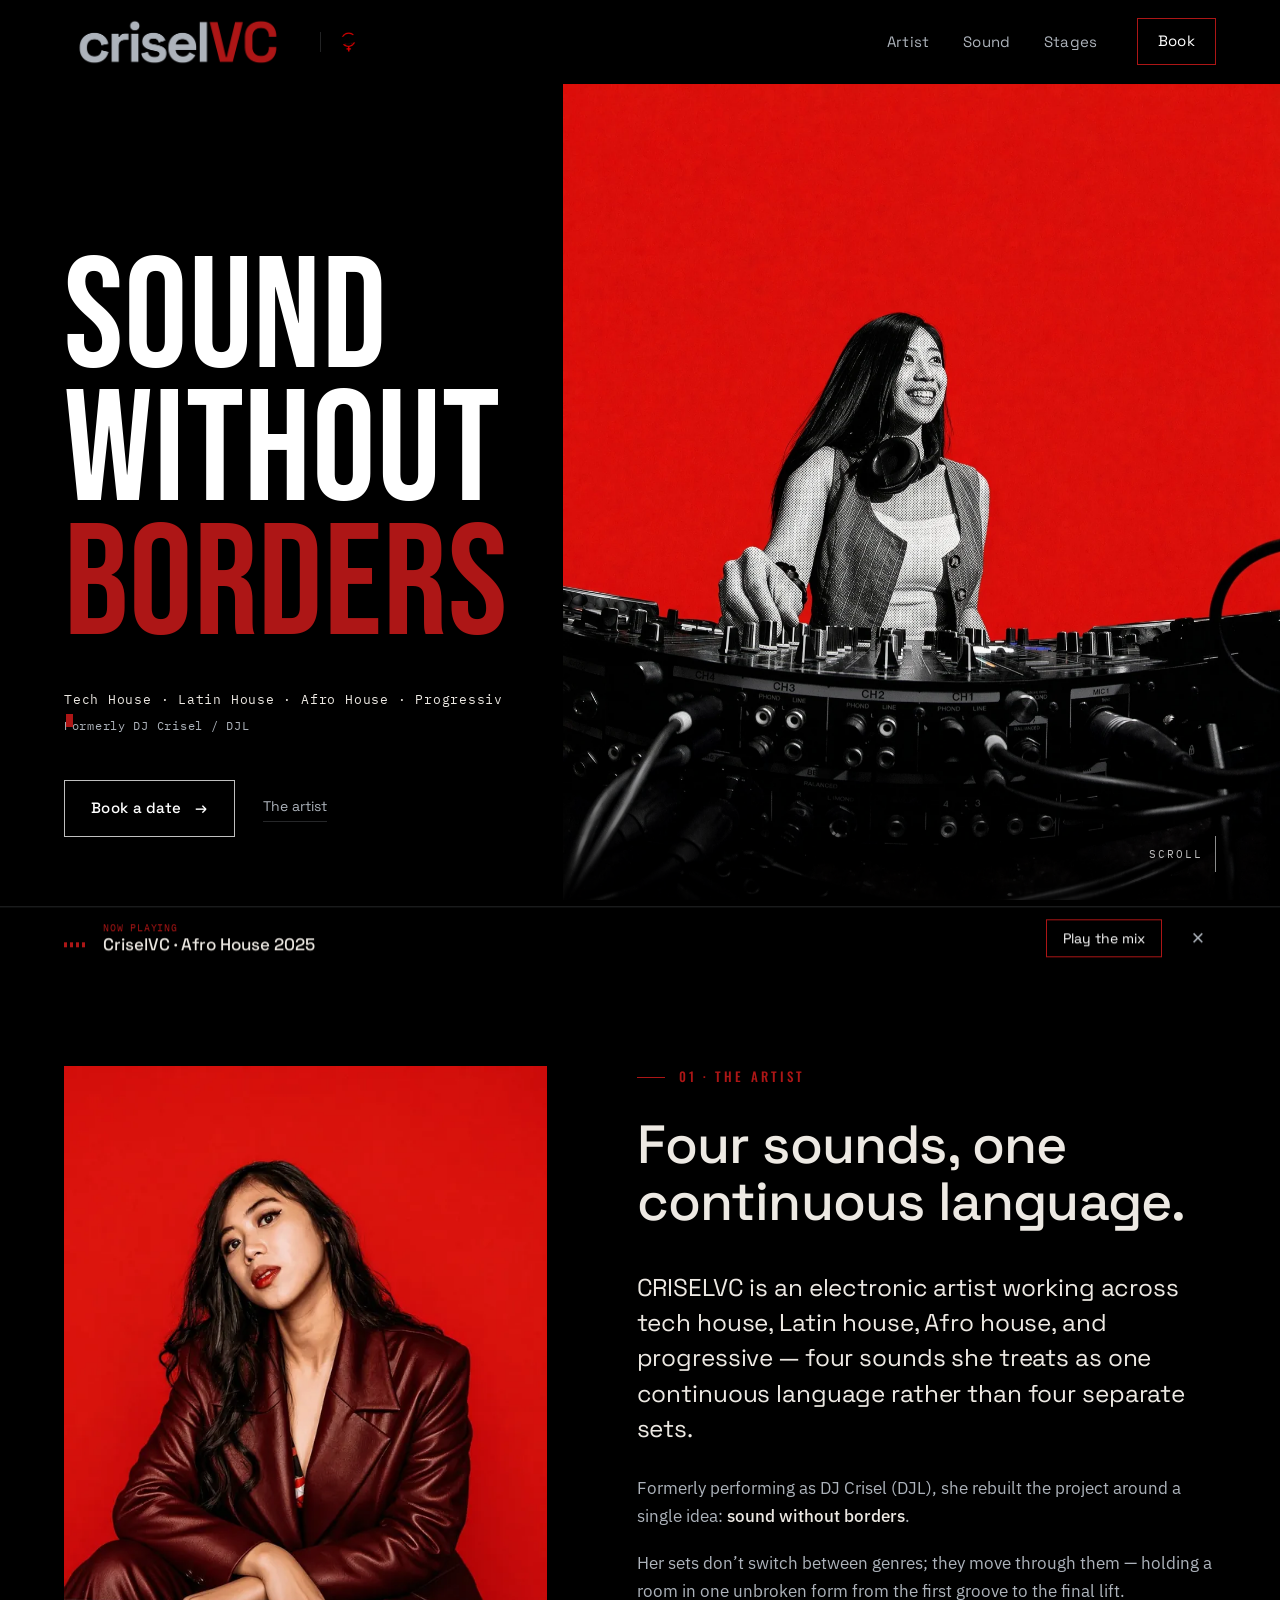
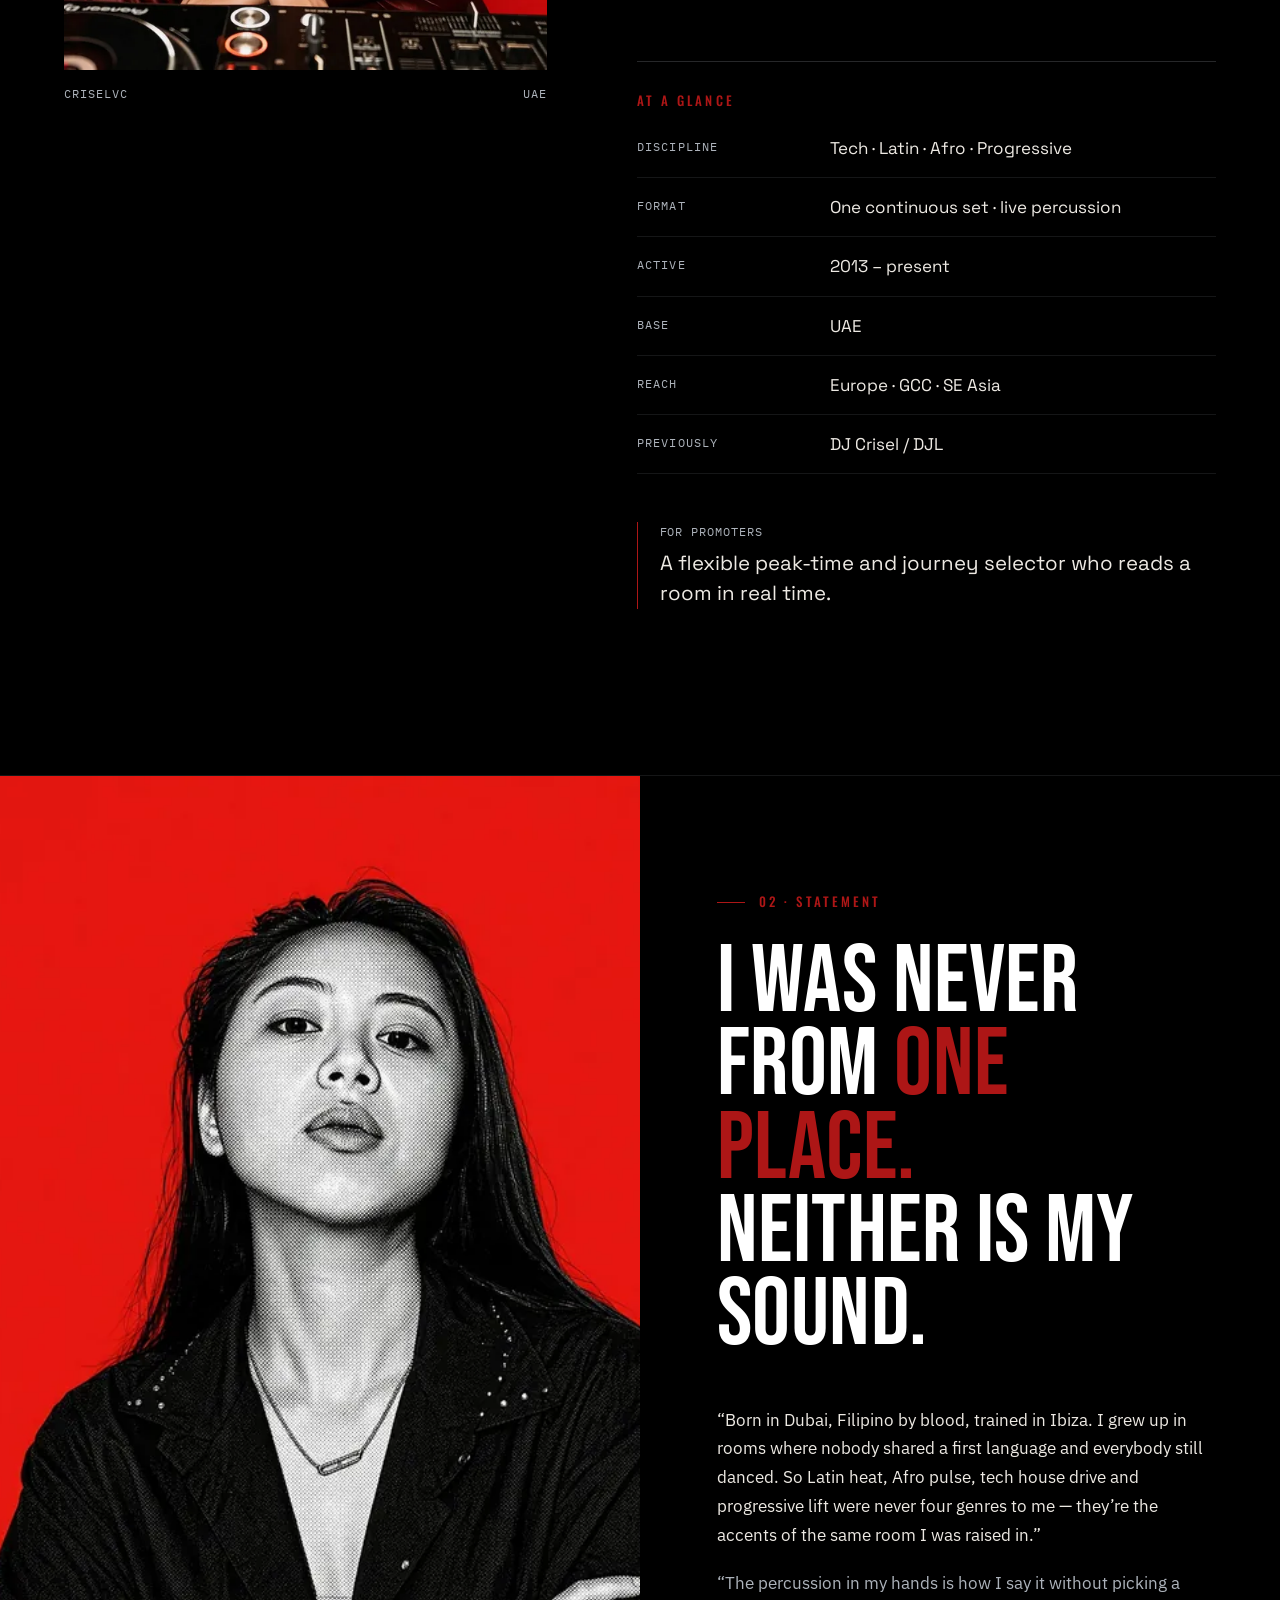
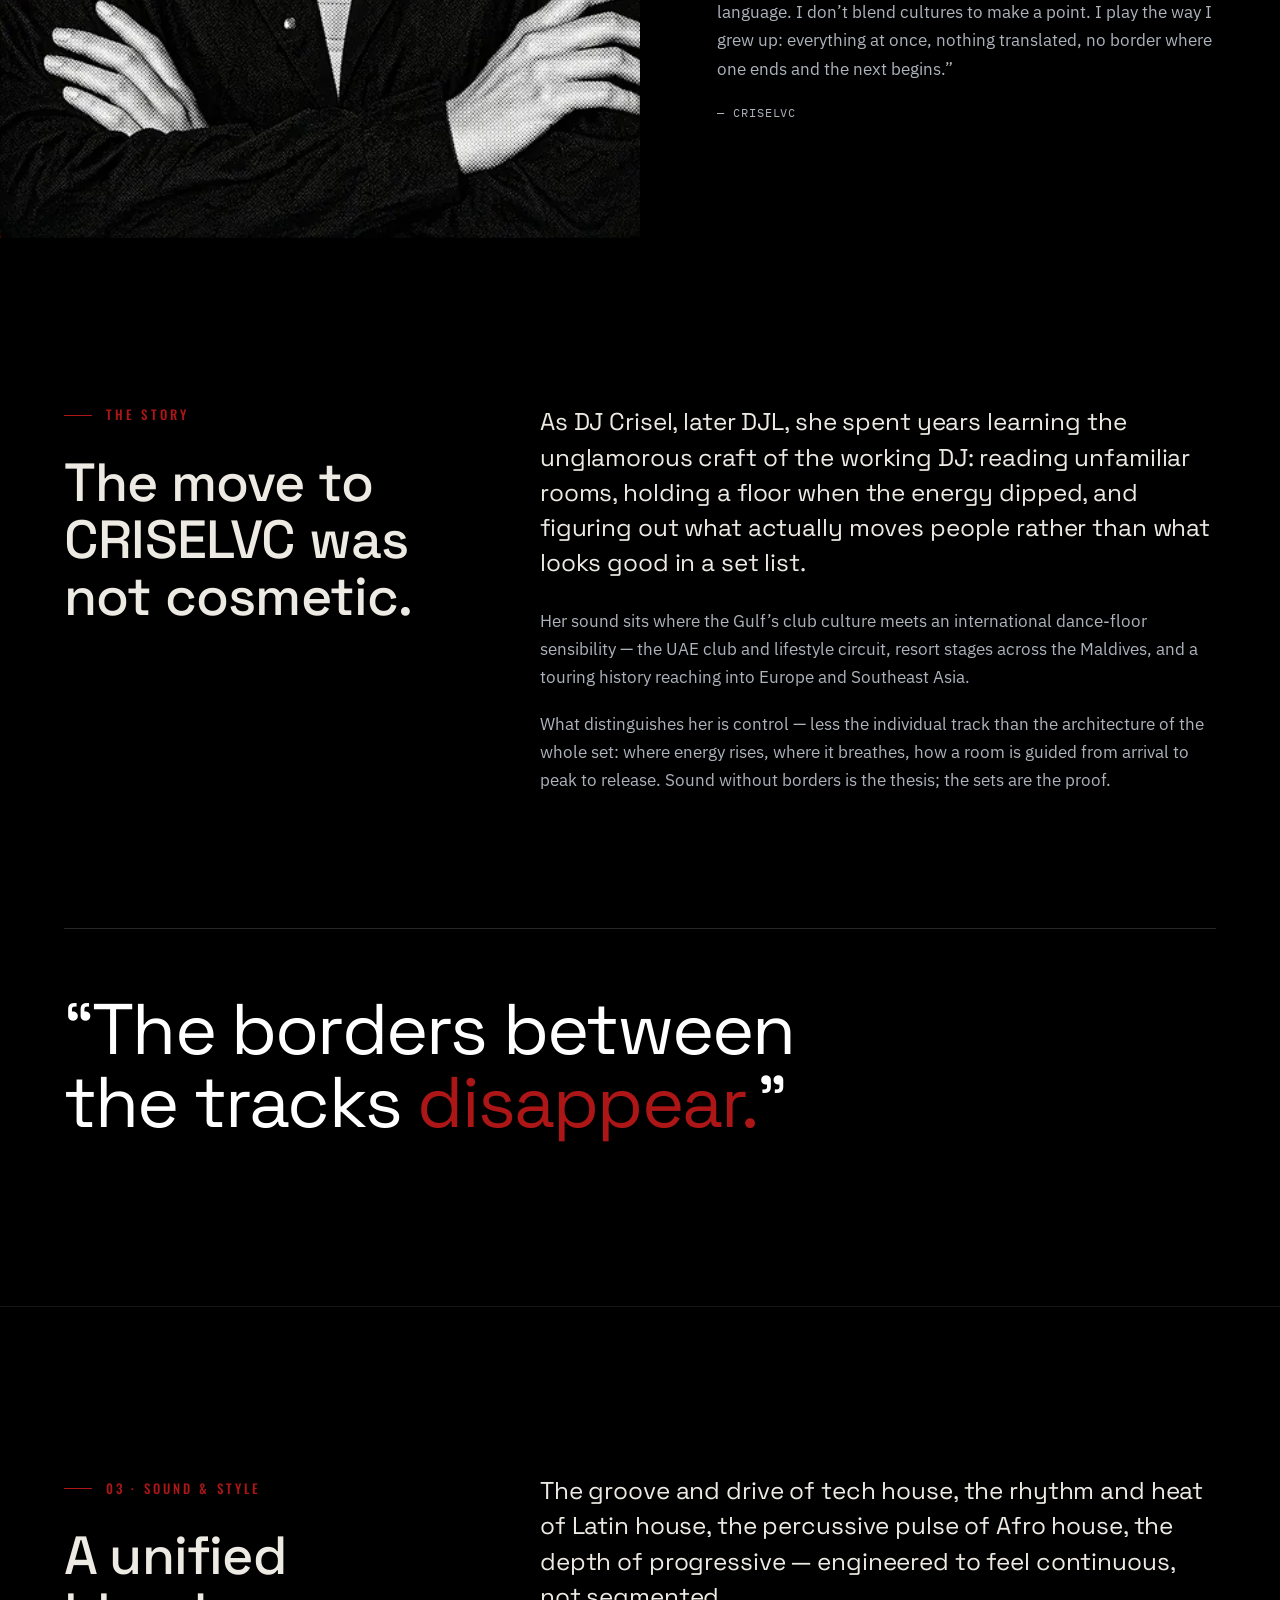
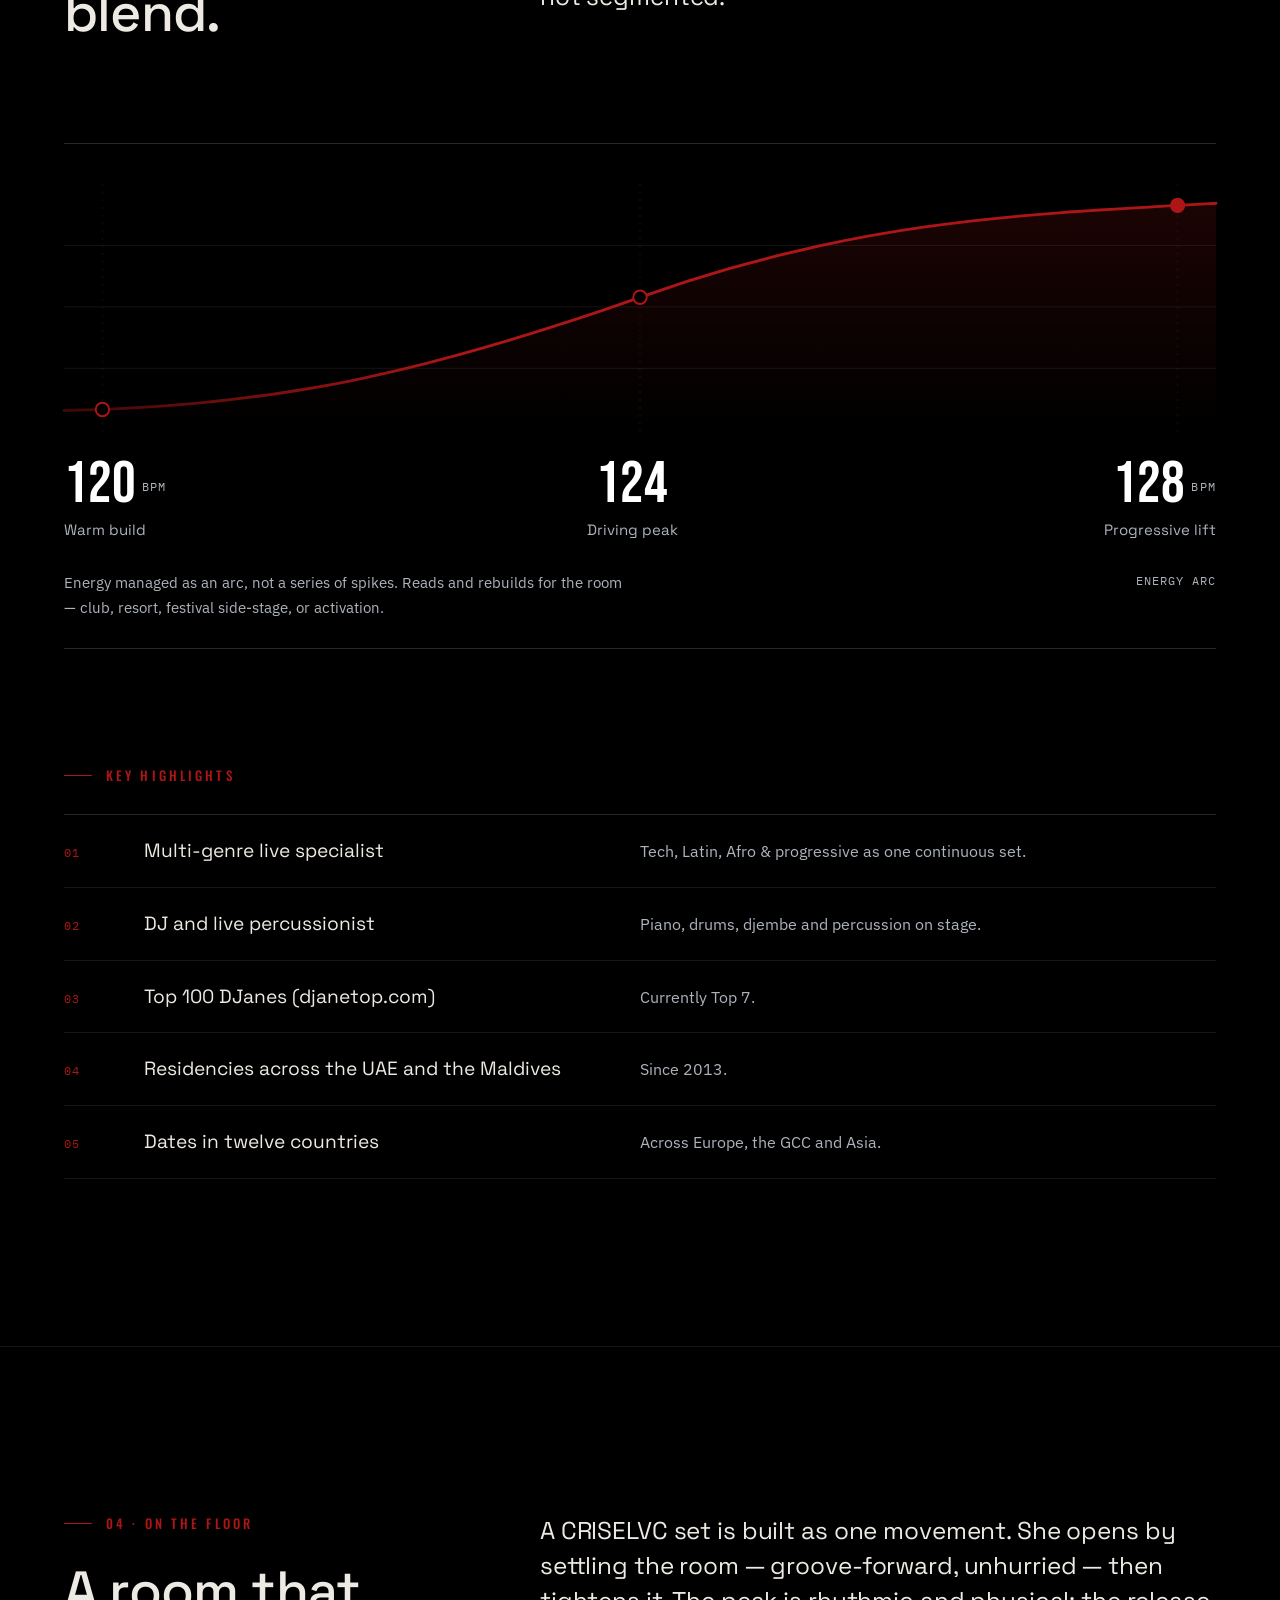
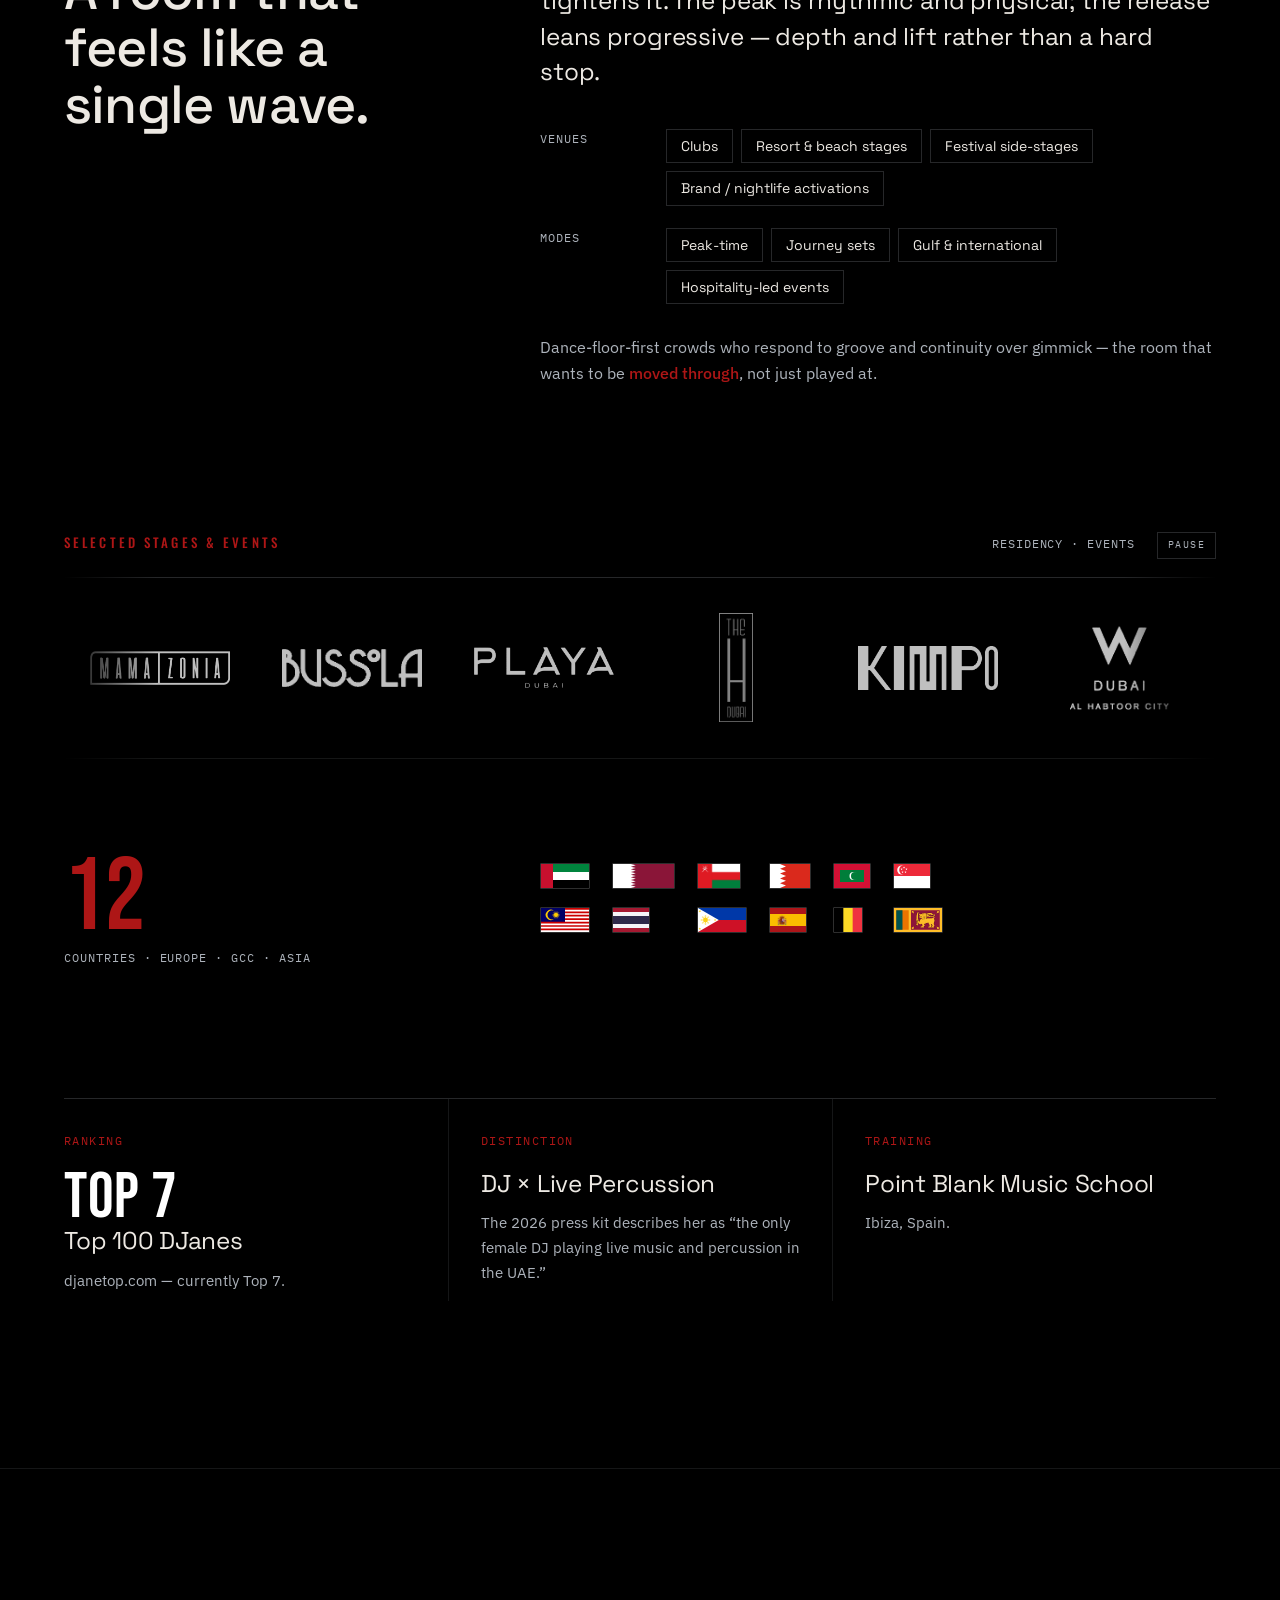
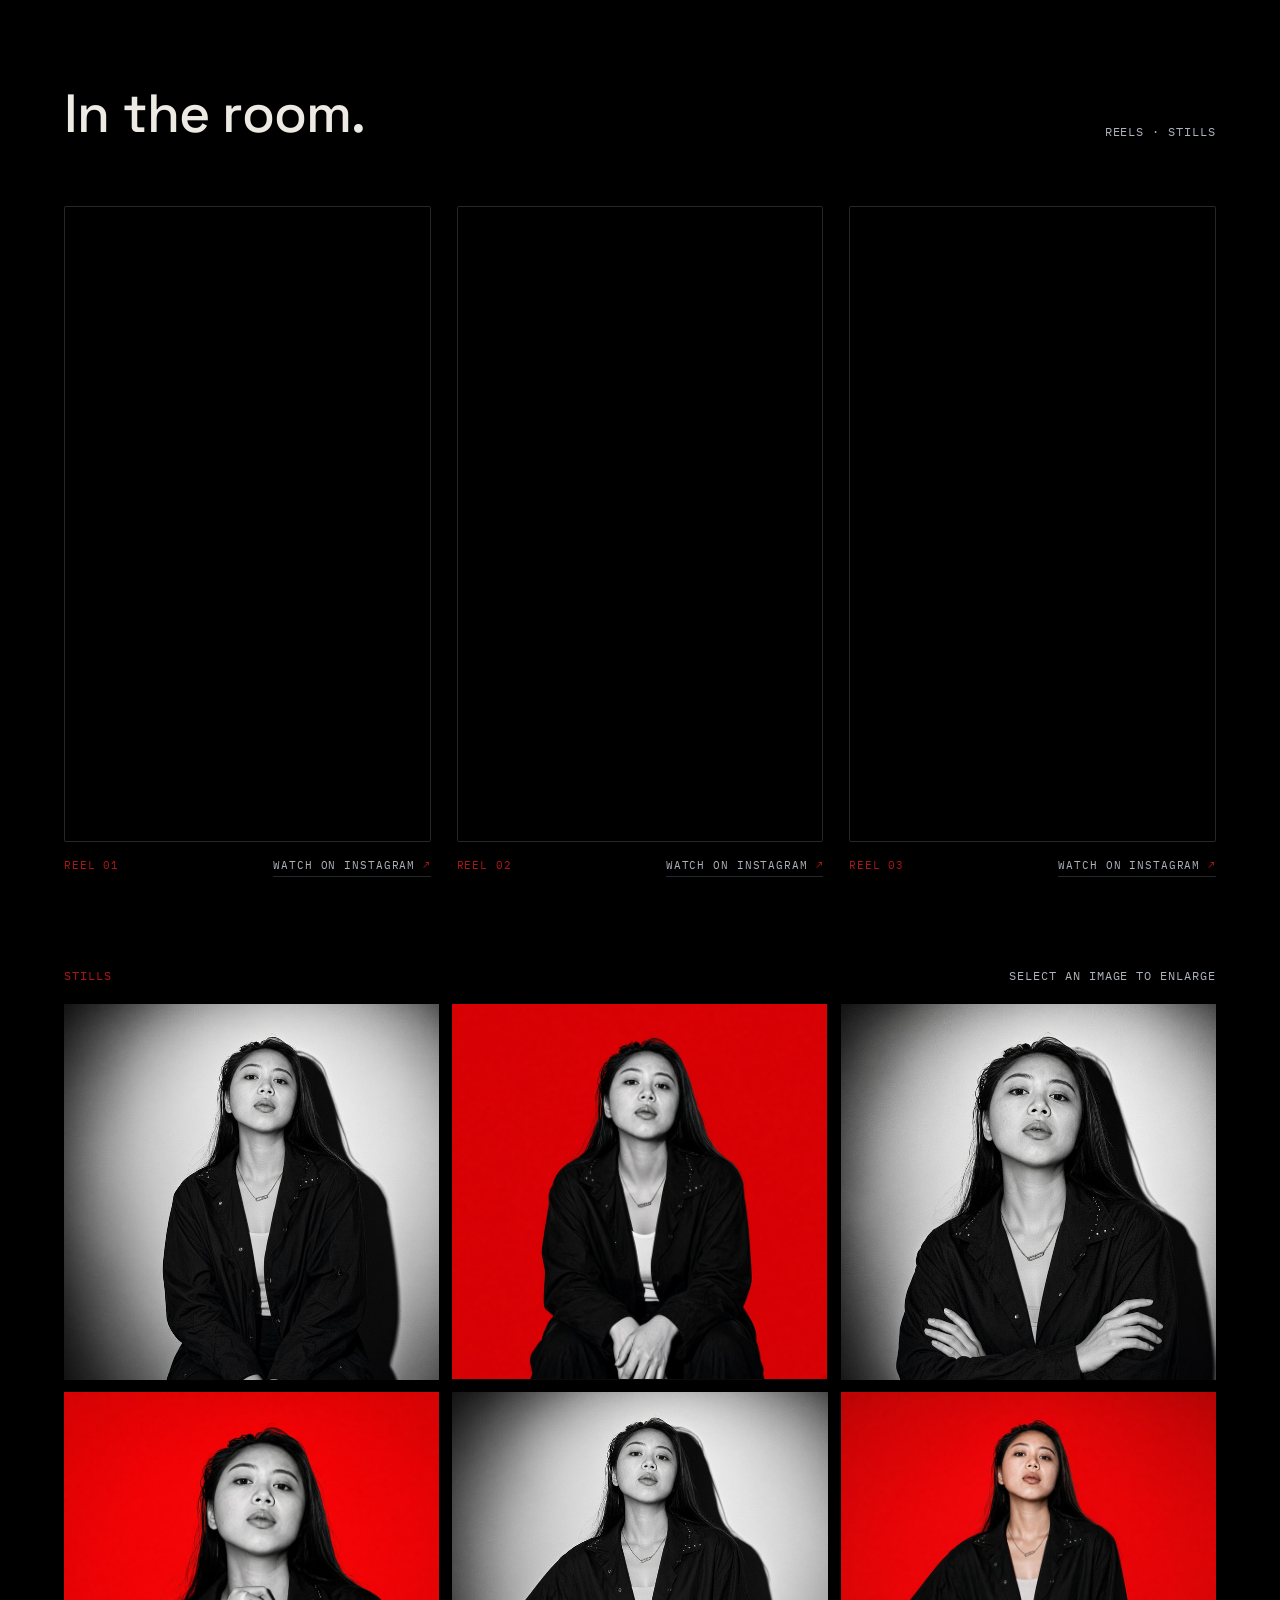
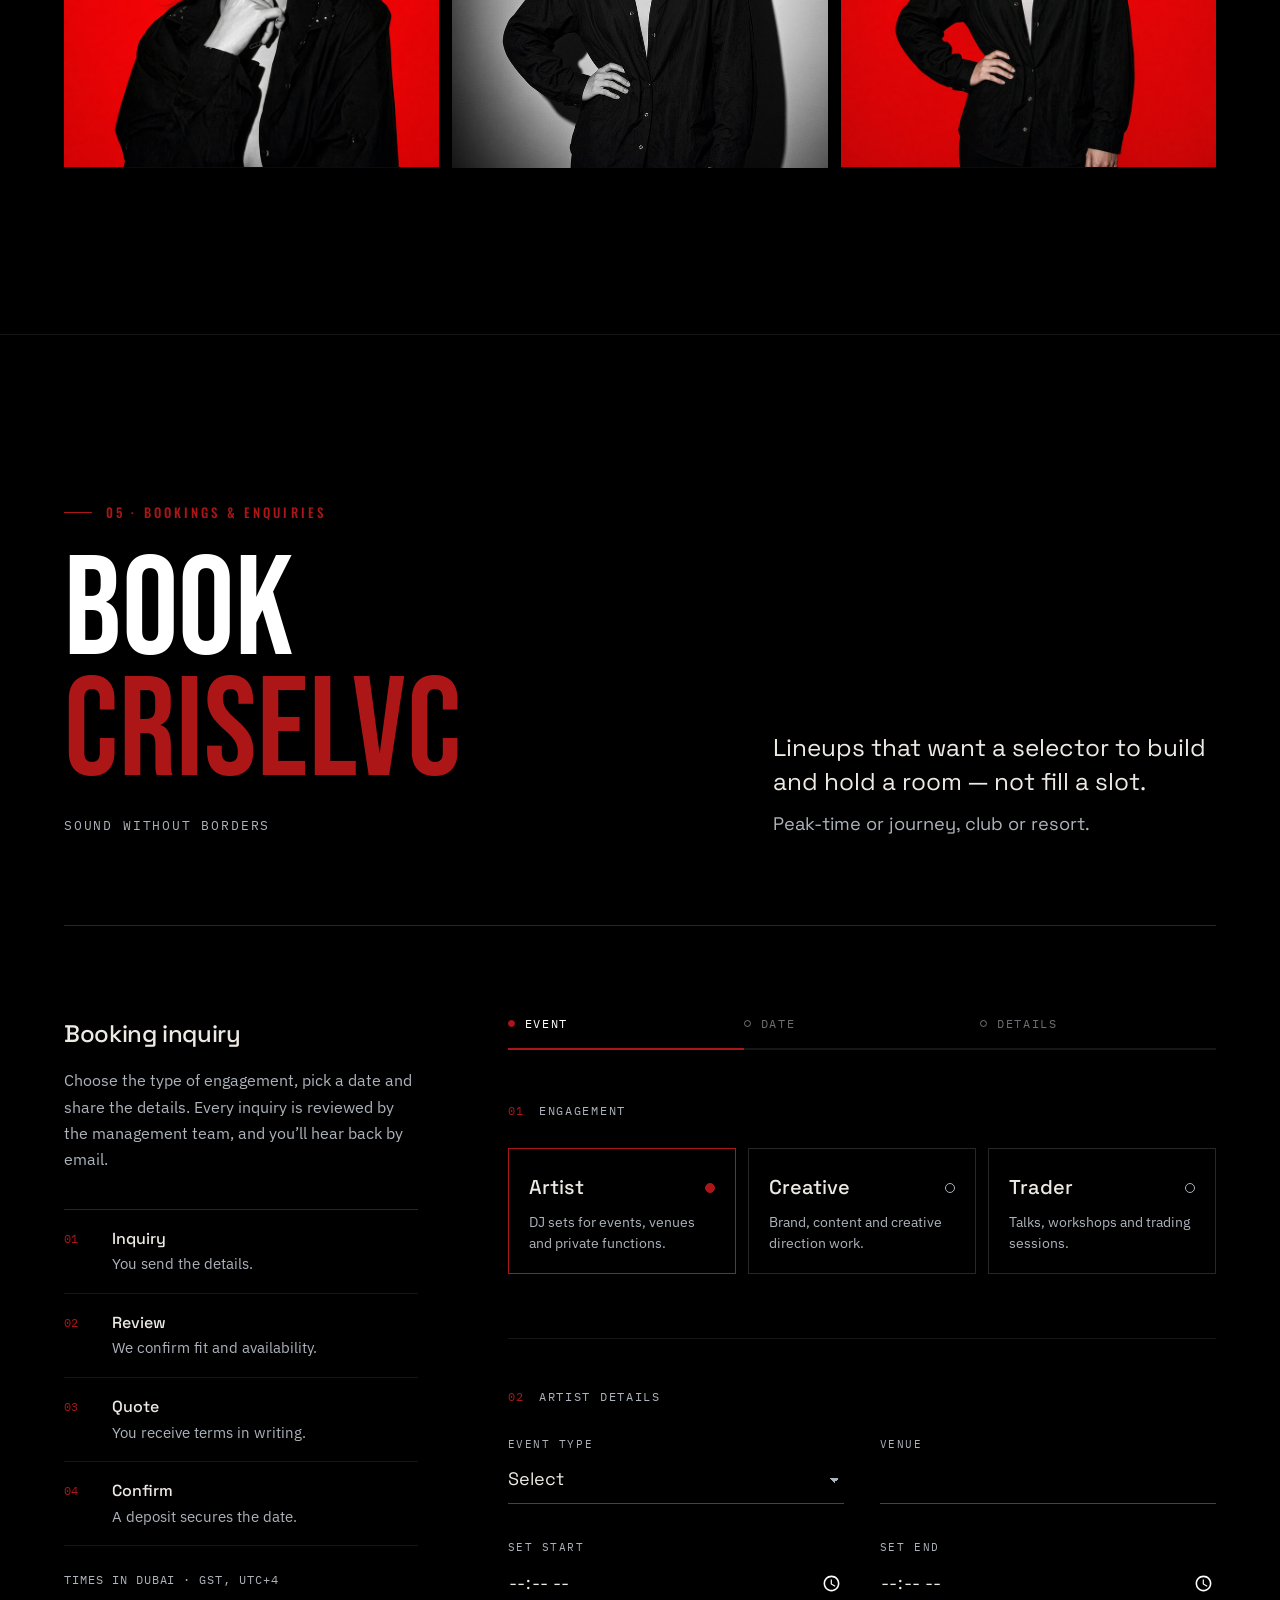
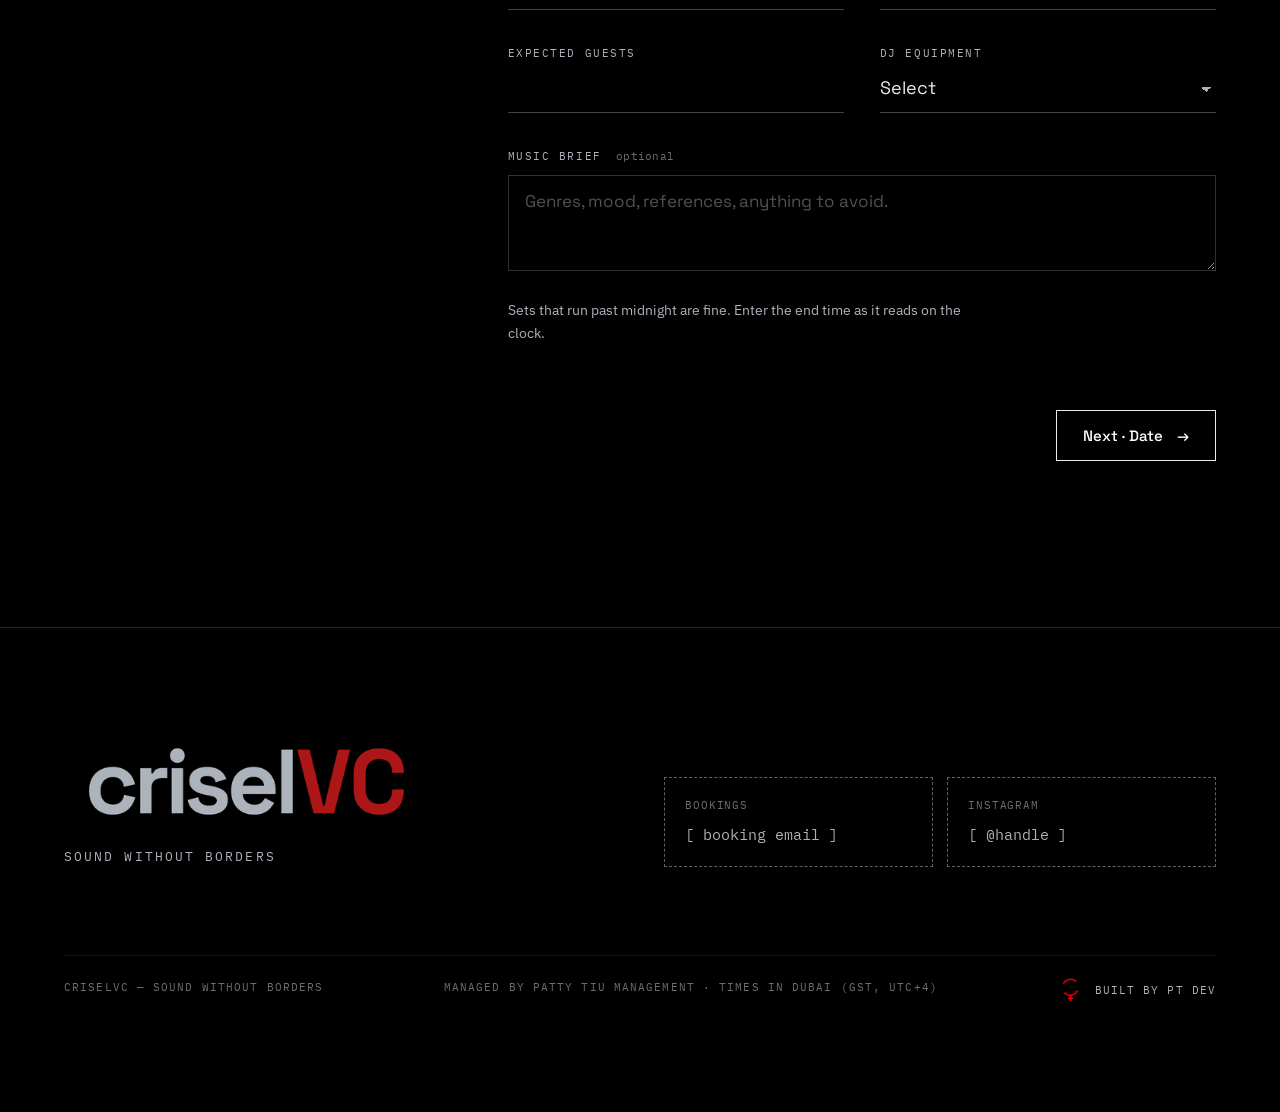
==== commit db622a7a: "Add motion, reel carousel, mix player, stepped inquiry form and live data to the bookings page (6b08" ====
--- a/public/index.html
+++ b/public/index.html
@@ -6,6 +6,8 @@
 <title>CriselVC — Sound without borders · Bookings</title>
 <meta name="description" content="CriselVC — UAE electronic artist across tech house, Latin house, Afro house and progressive. Booking inquiries for clubs, resort and beach stages, festival side-stages and brand activations.">
 <meta name="theme-color" content="#000000">
+<!-- Sticky mix player: paste a public SoundCloud or Mixcloud set URL here to switch it on. Empty = hidden. -->
+<meta name="criselvc-mix" content="https://www.mixcloud.com/crisel-capitulo/afro-house-2025-b/">
 <meta property="og:title" content="CriselVC — Sound without borders">
 <meta property="og:description" content="Tech House · Latin House · Afro House · Progressive. Booking inquiries.">
 <meta property="og:image" content="assets/img/hero-mixer.jpg">
@@ -18,7 +20,7 @@
 <link rel="preconnect" href="https://fonts.gstatic.com" crossorigin>
 <link href="https://fonts.googleapis.com/css2?family=Bebas+Neue&family=IBM+Plex+Mono:wght@400;500&family=IBM+Plex+Sans:ital,wght@0,400;0,500;1,400&family=Oswald:wght@500&family=Space+Grotesk:wght@400;500;600&display=swap" rel="stylesheet">
 <link rel="stylesheet" href="assets/css/styles.css">
-<script>document.documentElement.classList.add('js')</script>
+<script>document.documentElement.classList.add('js');setTimeout(function(){if(!window.__cvc)document.documentElement.classList.remove('js')},4000)</script>
 </head>
 <body>
 <a class="skip" href="#main">Skip to content</a>
@@ -28,12 +30,13 @@
     <a class="brand" href="#top" aria-label="CriselVC — back to top">
       <img src="assets/img/criselVC-lockup-480.png" srcset="assets/img/criselVC-lockup-480.png 1x, assets/img/criselVC-lockup-960.png 2x" width="228" height="48" alt="criselVC">
     </a>
+    <span class="nav__credit" title="Built by PT Dev"><img src="assets/img/pt-dev-mark-32.png" srcset="assets/img/pt-dev-mark-16.png 16w, assets/img/pt-dev-mark-32.png 32w" sizes="20px" width="20" height="20" alt="Built by PT Dev"></span>
     <nav aria-label="Primary">
       <ul class="nav__links">
         <li><a href="#artist">Artist</a></li>
         <li><a href="#sound">Sound</a></li>
         <li><a href="#stages">Stages</a></li>
-        <li><a class="btn btn--sm btn--red" href="#book">Book</a></li>
+        <li><a class="btn btn--sm btn--red" href="#book" data-magnet>Book</a></li>
       </ul>
     </nav>
     <button class="nav__toggle" id="menu-open" aria-expanded="false" aria-controls="menu">Menu</button>
@@ -59,17 +62,17 @@
 <!-- ============ HERO ============ -->
 <section class="hero" id="top" aria-label="CriselVC — Sound without borders">
   <div class="hero__copy">
-    <h1 class="hero__title" aria-label="Sound without borders">
+    <h1 class="hero__title" aria-label="Sound without borders" data-parallax="-0.12">
       <span>Sound</span><span>Without</span><span class="red">Borders</span>
     </h1>
-    <p class="hero__disc">Tech House · Latin House · Afro House · Progressive</p>
+    <p class="hero__disc" data-type>Tech House · Latin House · Afro House · Progressive</p>
     <p class="hero__prev">Formerly DJ Crisel / DJL</p>
     <div class="hero__actions">
-      <a class="btn" href="#book">Book a date <span class="arr" aria-hidden="true">→</span></a>
+      <a class="btn" href="#book" data-magnet>Book a date <span class="arr" aria-hidden="true">→</span></a>
       <a class="hero__more" href="#artist">The artist</a>
     </div>
   </div>
-  <figure class="hero__media">
+  <figure class="hero__media" data-parallax="0.18">
     <picture>
       <source type="image/webp" srcset="assets/img/hero-mixer-800.webp 698w, assets/img/hero-mixer.webp 1312w" sizes="(max-width:960px) 100vw, 56vw">
       <img src="assets/img/hero-mixer.jpg" srcset="assets/img/hero-mixer-800.jpg 698w, assets/img/hero-mixer.jpg 1312w" sizes="(max-width:960px) 100vw, 56vw" width="1312" height="1504" fetchpriority="high"
@@ -239,7 +242,7 @@
     </div>
 
     <div class="logo-wall rv">
-      <div class="table-block__head"><h3 id="venues-h">Selected stages &amp; events</h3><span class="meta">Residency · Events</span></div>
+      <div class="table-block__head"><h3 id="venues-h">Selected stages &amp; events</h3><span class="meta">Residency · Events <button type="button" class="marquee-toggle" id="marquee-toggle" aria-pressed="false" hidden>Pause</button></span></div>
       <ul class="venues" aria-labelledby="venues-h">
         <li class="v-mamazonia"><img src="assets/img/venues/mamazonia-white.png" width="552" height="131" alt="MamaZonia" loading="lazy" decoding="async"></li>
         <li class="v-bussola"><img src="assets/img/venues/bussola.png" width="321" height="87" alt="Bussola" loading="lazy" decoding="async"></li>
@@ -261,7 +264,7 @@
     </div>
 
     <div class="countries rv">
-      <div><span class="big">Twelve</span><span class="meta">countries · Europe · GCC · Asia</span></div>
+      <div><span class="big" data-count="12" aria-label="Twelve"><span aria-hidden="true">Twelve</span></span><span class="meta">countries · Europe · GCC · Asia</span></div>
       <ul class="flags" aria-label="Countries played">
         <li><img src="assets/img/flags/uae.svg" width="52" height="26" alt="United Arab Emirates" title="United Arab Emirates" loading="lazy" decoding="async"></li>
         <li><img src="assets/img/flags/qatar.svg" width="66" height="26" alt="Qatar" title="Qatar" loading="lazy" decoding="async"></li>
@@ -308,20 +311,29 @@
     <span class="meta rv">Reels · Stills</span>
   </div>
   <div class="wrap reels-wrap rv">
-    <ul class="reels" aria-label="CriselVC Instagram reels">
-      <li class="reel">
-        <div class="reel__frame"><iframe src="https://www.instagram.com/reel/DHGS_RRBu75/embed/" title="CriselVC Instagram reel 1 of 3" width="400" height="634" loading="lazy" scrolling="no" allowtransparency="true" allow="autoplay; encrypted-media; picture-in-picture; fullscreen" referrerpolicy="strict-origin-when-cross-origin"></iframe></div>
+    <ul class="reels" aria-label="CriselVC Instagram reels" tabindex="0">
+      <li class="reel" id="reel-1">
+        <div class="reel__frame"><div class="reel__poster" aria-hidden="true"><span class="reel__play"></span><span class="reel__num">Reel 01</span><span class="reel__load">Loading reel…</span></div><iframe data-src="https://www.instagram.com/reel/DHGS_RRBu75/embed/" title="CriselVC Instagram reel 1 of 3" width="400" height="634" scrolling="no" allowtransparency="true" allow="autoplay; encrypted-media; picture-in-picture; fullscreen" referrerpolicy="strict-origin-when-cross-origin"></iframe><noscript><iframe src="https://www.instagram.com/reel/DHGS_RRBu75/embed/" title="CriselVC Instagram reel 1 of 3" width="400" height="634" loading="lazy" scrolling="no" style="position:static;opacity:1"></iframe></noscript></div>
         <p class="reel__cap meta"><span>Reel 01</span><a href="https://www.instagram.com/reel/DHGS_RRBu75/" target="_blank" rel="noopener">Watch on Instagram <span aria-hidden="true">↗</span><span class="sr-only"> (reel 1, opens in a new tab)</span></a></p>
       </li>
-      <li class="reel">
-        <div class="reel__frame"><iframe src="https://www.instagram.com/reel/De5TBK2NMRd/embed/" title="CriselVC Instagram reel 2 of 3" width="400" height="634" loading="lazy" scrolling="no" allowtransparency="true" allow="autoplay; encrypted-media; picture-in-picture; fullscreen" referrerpolicy="strict-origin-when-cross-origin"></iframe></div>
+      <li class="reel" id="reel-2">
+        <div class="reel__frame"><div class="reel__poster" aria-hidden="true"><span class="reel__play"></span><span class="reel__num">Reel 02</span><span class="reel__load">Loading reel…</span></div><iframe data-src="https://www.instagram.com/reel/De5TBK2NMRd/embed/" title="CriselVC Instagram reel 2 of 3" width="400" height="634" scrolling="no" allowtransparency="true" allow="autoplay; encrypted-media; picture-in-picture; fullscreen" referrerpolicy="strict-origin-when-cross-origin"></iframe><noscript><iframe src="https://www.instagram.com/reel/De5TBK2NMRd/embed/" title="CriselVC Instagram reel 2 of 3" width="400" height="634" loading="lazy" scrolling="no" style="position:static;opacity:1"></iframe></noscript></div>
         <p class="reel__cap meta"><span>Reel 02</span><a href="https://www.instagram.com/reel/De5TBK2NMRd/" target="_blank" rel="noopener">Watch on Instagram <span aria-hidden="true">↗</span><span class="sr-only"> (reel 2, opens in a new tab)</span></a></p>
       </li>
-      <li class="reel">
-        <div class="reel__frame"><iframe src="https://www.instagram.com/reel/DetqL0vNf8I/embed/" title="CriselVC Instagram reel 3 of 3" width="400" height="634" loading="lazy" scrolling="no" allowtransparency="true" allow="autoplay; encrypted-media; picture-in-picture; fullscreen" referrerpolicy="strict-origin-when-cross-origin"></iframe></div>
+      <li class="reel" id="reel-3">
+        <div class="reel__frame"><div class="reel__poster" aria-hidden="true"><span class="reel__play"></span><span class="reel__num">Reel 03</span><span class="reel__load">Loading reel…</span></div><iframe data-src="https://www.instagram.com/reel/DetqL0vNf8I/embed/" title="CriselVC Instagram reel 3 of 3" width="400" height="634" scrolling="no" allowtransparency="true" allow="autoplay; encrypted-media; picture-in-picture; fullscreen" referrerpolicy="strict-origin-when-cross-origin"></iframe><noscript><iframe src="https://www.instagram.com/reel/DetqL0vNf8I/embed/" title="CriselVC Instagram reel 3 of 3" width="400" height="634" loading="lazy" scrolling="no" style="position:static;opacity:1"></iframe></noscript></div>
         <p class="reel__cap meta"><span>Reel 03</span><a href="https://www.instagram.com/reel/DetqL0vNf8I/" target="_blank" rel="noopener">Watch on Instagram <span aria-hidden="true">↗</span><span class="sr-only"> (reel 3, opens in a new tab)</span></a></p>
       </li>
     </ul>
+    <div class="reels__ctrl" hidden>
+      <button type="button" class="reels__arrow" data-dir="-1" aria-label="Previous reel">←</button>
+      <div class="reels__dots" role="group" aria-label="Choose a reel">
+        <button type="button" aria-label="Reel 1" aria-controls="reel-1"></button>
+        <button type="button" aria-label="Reel 2" aria-controls="reel-2"></button>
+        <button type="button" aria-label="Reel 3" aria-controls="reel-3"></button>
+      </div>
+      <button type="button" class="reels__arrow" data-dir="1" aria-label="Next reel">→</button>
+    </div>
   </div>
   <div class="wrap stills__head rv"><span class="meta">Stills</span><span class="meta">Select an image to enlarge</span></div>
   <div class="gallery__grid gallery__grid--6">
@@ -339,7 +351,7 @@
   <button class="lb-btn lb-close" id="lb-close" type="button">Close</button>
   <button class="lb-btn lb-prev" id="lb-prev" type="button" aria-label="Previous image">←</button>
   <button class="lb-btn lb-next" id="lb-next" type="button" aria-label="Next image">→</button>
-  <span class="meta lb-count" id="lb-count"></span>
+  <span class="meta lb-count" id="lb-count" aria-live="polite"></span>
 </dialog>
 
 <!-- ============ 05 BOOK ============ -->
@@ -371,6 +383,17 @@
         <input type="hidden" name="form-name" value="criselvc-inquiry">
         <p class="hp"><label>Leave this empty <input name="bot-field" tabindex="-1" autocomplete="off"></label></p>
 
+        <div class="steps-bar" aria-hidden="true" hidden>
+          <ol class="steps-bar__list">
+            <li data-step="1"><b></b>Event</li>
+            <li data-step="2"><b></b>Date</li>
+            <li data-step="3"><b></b>Details</li>
+          </ol>
+          <div class="steps-bar__track"><span class="steps-bar__fill" id="steps-fill"></span></div>
+        </div>
+        <p class="sr-only" id="step-status" aria-live="polite"></p>
+
+        <div class="step" data-step="1" role="group" aria-label="Step 1 of 3: Event">
         <fieldset>
           <legend><b>01</b>Engagement</legend>
           <div class="lanes" role="radiogroup" aria-label="Engagement type">
@@ -381,8 +404,93 @@
           <div class="err" id="err-lane"></div>
         </fieldset>
 
+        <!-- Artist lane -->
+        <fieldset class="lane-fields" data-lane="Artist" hidden>
+          <legend><b>02</b>Artist details</legend>
+          <div class="fgrid">
+            <div class="field"><label for="artist_event_type">Event type</label>
+              <select id="artist_event_type" name="artist_event_type" data-required>
+                <option value="">Select</option>
+                <option>Club night</option><option>Private event</option><option>Corporate event</option>
+                <option>Wedding</option><option>Festival</option><option>Brand activation</option><option>Other</option>
+              </select></div>
+            <div class="field"><label for="artist_venue">Venue</label><input type="text" id="artist_venue" name="artist_venue" data-required></div>
+            <div class="field"><label for="artist_set_start">Set start</label><input type="time" id="artist_set_start" name="artist_set_start" data-required></div>
+            <div class="field"><label for="artist_set_end">Set end</label><input type="time" id="artist_set_end" name="artist_set_end" data-required></div>
+            <div class="field"><label for="artist_guests">Expected guests</label><input type="number" id="artist_guests" name="artist_guests" min="1" inputmode="numeric" data-required></div>
+            <div class="field"><label for="artist_equipment">DJ equipment</label>
+              <select id="artist_equipment" name="artist_equipment" data-required>
+                <option value="">Select</option>
+                <option>Venue provides full DJ setup</option><option>Partial setup, to discuss</option>
+                <option>No equipment, artist to arrange</option><option>Not sure yet</option>
+              </select></div>
+            <div class="field full"><label for="artist_music_brief">Music brief <span class="opt">optional</span></label>
+              <textarea id="artist_music_brief" name="artist_music_brief" placeholder="Genres, mood, references, anything to avoid."></textarea></div>
+          </div>
+          <p class="fine">Sets that run past midnight are fine. Enter the end time as it reads on the clock.</p>
+        </fieldset>
+
+        <!-- Creative lane -->
+        <fieldset class="lane-fields" data-lane="Creative" hidden>
+          <legend><b>02</b>Creative details</legend>
+          <div class="fgrid">
+            <div class="field"><label for="creative_service">Service</label>
+              <select id="creative_service" name="creative_service" data-required>
+                <option value="">Select</option>
+                <option>Content creation</option><option>Brand collaboration</option><option>Creative direction</option>
+                <option>Hosting / appearance</option><option>Other</option>
+              </select></div>
+            <div class="field"><label for="creative_venue">Venue or brand</label><input type="text" id="creative_venue" name="creative_venue" data-required></div>
+            <div class="field"><label for="creative_duration">Engagement length</label>
+              <select id="creative_duration" name="creative_duration" data-required>
+                <option value="">Select</option>
+                <option>Half day</option><option>Full day</option><option>Multi-day</option><option>Ongoing / retainer</option>
+              </select></div>
+            <div class="field full"><label for="creative_scope">Scope</label>
+              <textarea id="creative_scope" name="creative_scope" data-required placeholder="Deliverables, usage, timelines."></textarea></div>
+          </div>
+        </fieldset>
+
+        <!-- Trader lane -->
+        <fieldset class="lane-fields" data-lane="Trader" hidden>
+          <legend><b>02</b>Trader details</legend>
+          <div class="fgrid">
+            <div class="field"><label for="trader_format">Format</label>
+              <select id="trader_format" name="trader_format" data-required>
+                <option value="">Select</option>
+                <option>Talk / keynote</option><option>Workshop</option><option>Panel</option><option>Private session</option><option>Other</option>
+              </select></div>
+            <div class="field"><label for="trader_delivery">Delivery</label>
+              <select id="trader_delivery" name="trader_delivery" data-required>
+                <option value="">Select</option>
+                <option>In person</option><option>Online</option><option>Hybrid</option>
+              </select></div>
+            <div class="field"><label for="trader_audience">Audience level</label>
+              <select id="trader_audience" name="trader_audience" data-required>
+                <option value="">Select</option>
+                <option>Beginner</option><option>Intermediate</option><option>Advanced</option><option>Mixed</option>
+              </select></div>
+            <div class="field"><label for="trader_size">Audience size</label><input type="number" id="trader_size" name="trader_size" min="1" inputmode="numeric" data-required></div>
+            <div class="field full"><label for="trader_brief">Brief</label>
+              <textarea id="trader_brief" name="trader_brief" data-required placeholder="Topics, goals and who will attend."></textarea></div>
+            <div class="full"><label class="check"><input type="checkbox" id="trader_ack" name="trader_ack" value="yes" data-required>
+              <span>I understand sessions are educational only and are not financial advice.</span></label></div>
+          </div>
+        </fieldset>
+
+        <aside class="hint" id="quote-hint" aria-live="polite" hidden>
+          <p class="hint__k meta">Set guide</p>
+          <p class="hint__len" id="hint-len"></p>
+          <p class="hint__tip" id="hint-tip"></p>
+        </aside>
+        <div class="step-nav">
+          <button type="button" class="step-btn" data-go="2" data-magnet>Next · Date <span class="arr" aria-hidden="true">→</span></button>
+        </div>
+        </div>
+
+        <div class="step" data-step="2" role="group" aria-label="Step 2 of 3: Date">
         <fieldset>
-          <legend><b>02</b>Date</legend>
+          <legend><b>03</b>Date</legend>
           <div class="date-grid">
             <div class="cal" id="cal">
               <div class="cal-head">
@@ -402,88 +510,20 @@
             </div>
           </div>
         </fieldset>
-
+        <div class="step-nav">
+          <button type="button" class="step-btn step-btn--back" data-go="1">← Back</button>
+          <button type="button" class="step-btn" data-go="3" data-magnet>Next · Details <span class="arr" aria-hidden="true">→</span></button>
+        </div>
+        </div>
+
+        <div class="step" data-step="3" role="group" aria-label="Step 3 of 3: Details">
         <fieldset>
-          <legend><b>03</b>Contact</legend>
+          <legend><b>04</b>Contact</legend>
           <div class="fgrid">
             <div class="field"><label for="name">Full name</label><input type="text" id="name" name="name" required autocomplete="name"></div>
             <div class="field"><label for="company">Company <span class="opt">optional</span></label><input type="text" id="company" name="company" autocomplete="organization"></div>
             <div class="field"><label for="email">Email</label><input type="email" id="email" name="email" required autocomplete="email"></div>
             <div class="field"><label for="phone">Phone / WhatsApp</label><input type="tel" id="phone" name="phone" required autocomplete="tel" placeholder="+971 …"></div>
-          </div>
-        </fieldset>
-
-        <!-- Artist lane -->
-        <fieldset class="lane-fields" data-lane="Artist" hidden>
-          <legend><b>04</b>Artist details</legend>
-          <div class="fgrid">
-            <div class="field"><label for="artist_event_type">Event type</label>
-              <select id="artist_event_type" name="artist_event_type" data-required>
-                <option value="">Select</option>
-                <option>Club night</option><option>Private event</option><option>Corporate event</option>
-                <option>Wedding</option><option>Festival</option><option>Brand activation</option><option>Other</option>
-              </select></div>
-            <div class="field"><label for="artist_venue">Venue</label><input type="text" id="artist_venue" name="artist_venue" data-required></div>
-            <div class="field"><label for="artist_set_start">Set start</label><input type="time" id="artist_set_start" name="artist_set_start" data-required></div>
-            <div class="field"><label for="artist_set_end">Set end</label><input type="time" id="artist_set_end" name="artist_set_end" data-required></div>
-            <div class="field"><label for="artist_guests">Expected guests</label><input type="number" id="artist_guests" name="artist_guests" min="1" inputmode="numeric" data-required></div>
-            <div class="field"><label for="artist_equipment">DJ equipment</label>
-              <select id="artist_equipment" name="artist_equipment" data-required>
-                <option value="">Select</option>
-                <option>Venue provides full DJ setup</option><option>Partial setup, to discuss</option>
-                <option>No equipment, artist to arrange</option><option>Not sure yet</option>
-              </select></div>
-            <div class="field full"><label for="artist_music_brief">Music brief <span class="opt">optional</span></label>
-              <textarea id="artist_music_brief" name="artist_music_brief" placeholder="Genres, mood, references, anything to avoid."></textarea></div>
-          </div>
-          <p class="fine">Sets that run past midnight are fine. Enter the end time as it reads on the clock.</p>
-        </fieldset>
-
-        <!-- Creative lane -->
-        <fieldset class="lane-fields" data-lane="Creative" hidden>
-          <legend><b>04</b>Creative details</legend>
-          <div class="fgrid">
-            <div class="field"><label for="creative_service">Service</label>
-              <select id="creative_service" name="creative_service" data-required>
-                <option value="">Select</option>
-                <option>Content creation</option><option>Brand collaboration</option><option>Creative direction</option>
-                <option>Hosting / appearance</option><option>Other</option>
-              </select></div>
-            <div class="field"><label for="creative_venue">Venue or brand</label><input type="text" id="creative_venue" name="creative_venue" data-required></div>
-            <div class="field"><label for="creative_duration">Engagement length</label>
-              <select id="creative_duration" name="creative_duration" data-required>
-                <option value="">Select</option>
-                <option>Half day</option><option>Full day</option><option>Multi-day</option><option>Ongoing / retainer</option>
-              </select></div>
-            <div class="field full"><label for="creative_scope">Scope</label>
-              <textarea id="creative_scope" name="creative_scope" data-required placeholder="Deliverables, usage, timelines."></textarea></div>
-          </div>
-        </fieldset>
-
-        <!-- Trader lane -->
-        <fieldset class="lane-fields" data-lane="Trader" hidden>
-          <legend><b>04</b>Trader details</legend>
-          <div class="fgrid">
-            <div class="field"><label for="trader_format">Format</label>
-              <select id="trader_format" name="trader_format" data-required>
-                <option value="">Select</option>
-                <option>Talk / keynote</option><option>Workshop</option><option>Panel</option><option>Private session</option><option>Other</option>
-              </select></div>
-            <div class="field"><label for="trader_delivery">Delivery</label>
-              <select id="trader_delivery" name="trader_delivery" data-required>
-                <option value="">Select</option>
-                <option>In person</option><option>Online</option><option>Hybrid</option>
-              </select></div>
-            <div class="field"><label for="trader_audience">Audience level</label>
-              <select id="trader_audience" name="trader_audience" data-required>
-                <option value="">Select</option>
-                <option>Beginner</option><option>Intermediate</option><option>Advanced</option><option>Mixed</option>
-              </select></div>
-            <div class="field"><label for="trader_size">Audience size</label><input type="number" id="trader_size" name="trader_size" min="1" inputmode="numeric" data-required></div>
-            <div class="field full"><label for="trader_brief">Brief</label>
-              <textarea id="trader_brief" name="trader_brief" data-required placeholder="Topics, goals and who will attend."></textarea></div>
-            <div class="full"><label class="check"><input type="checkbox" id="trader_ack" name="trader_ack" value="yes" data-required>
-              <span>I understand sessions are educational only and are not financial advice.</span></label></div>
           </div>
         </fieldset>
 
@@ -497,12 +537,23 @@
           </div>
           <div class="err" id="err-form" role="alert"></div>
           <div class="submit-row">
-            <button type="submit" id="submit">Send inquiry <span class="arr" aria-hidden="true">→</span></button>
+            <button type="button" class="step-btn step-btn--back" data-go="2">← Back</button>
+            <button type="submit" id="submit" data-magnet>Send inquiry <span class="arr" aria-hidden="true">→</span></button>
             <span class="meta">Reviewed by management · Reply by email</span>
           </div>
           <p class="fine">Sending an inquiry does not reserve the date. A date is held only once terms are agreed and the deposit is received.</p>
         </fieldset>
+        </div>
       </form>
+      <div class="sent" id="sent" tabindex="-1" hidden>
+        <canvas class="sent__confetti" id="confetti" aria-hidden="true"></canvas>
+        <p class="kicker">Inquiry received</p>
+        <h3 class="sent__title">Thank you<span class="red">.</span></h3>
+        <p class="sent__lead">Your inquiry is with the management team. We review every request for fit and availability and reply by email.</p>
+        <p class="sent__date meta" id="sent-date"></p>
+        <p class="fine">Sending an inquiry does not reserve the date. A date is held only once terms are agreed and the deposit is received.</p>
+        <a class="btn" href="#top">Back to top <span class="arr" aria-hidden="true">↑</span></a>
+      </div>
     </div>
   </div>
 </section>
@@ -524,10 +575,20 @@
     <div class="foot__base">
       <span>CriselVC — Sound Without Borders</span>
       <span>Managed by Patty Tiu Management · Times in Dubai (GST, UTC+4)</span>
-      <span class="foot__credit"><img src="assets/img/pt-dev-watermark-white.png" alt="PT Dev" width="32" height="32" loading="lazy">Built by PT Dev</span>
+      <span class="foot__credit"><img src="assets/img/pt-dev-mark-32.png" alt="PT Dev" width="32" height="32" loading="lazy">Built by PT Dev</span>
     </div>
   </div>
 </footer>
+
+<div class="mix" id="mix" hidden>
+  <div class="mix__bar">
+    <span class="mix__eq" aria-hidden="true"><i></i><i></i><i></i><i></i></span>
+    <span class="mix__label"><span class="meta">Now playing</span><b>CriselVC · Afro House 2025</b></span>
+    <button type="button" class="mix__play" id="mix-play" aria-expanded="false">Play the mix</button>
+    <button type="button" class="mix__close" id="mix-close" aria-label="Close the mix player">×</button>
+  </div>
+  <div class="mix__embed" id="mix-embed"></div>
+</div>
 
 <script src="assets/js/main.js" defer></script>
 </body>
--- a/public/assets/css/styles.css
+++ b/public/assets/css/styles.css
@@ -246,8 +246,8 @@
 input:hover,select:hover,textarea:hover{border-color:rgba(173,179,187,.7)}
 input:focus,select:focus,textarea:focus{border-color:var(--red)}
 textarea:focus{border-color:var(--red)}
-form.was-validated :is(input,select,textarea):invalid{border-color:var(--red)}
-form.was-validated .field:has(:invalid) label{color:var(--red)}
+form.was-validated :is(input,select,textarea):invalid,.step.was-validated :is(input,select,textarea):invalid{border-color:var(--red)}
+form.was-validated .field:has(:invalid) label,.step.was-validated .field:has(:invalid) label{color:var(--red)}
 
 .lanes{display:grid;grid-template-columns:repeat(3,1fr);gap:12px}
 .lane{position:relative;display:block;cursor:pointer}
@@ -267,7 +267,7 @@
 .check input::before{content:"";width:9px;height:5px;border-left:1.5px solid #fff;border-bottom:1.5px solid #fff;transform:rotate(-45deg) translate(1px,-1px);opacity:0}
 .check input:checked{background:var(--red);border-color:var(--red)}
 .check input:checked::before{opacity:1}
-form.was-validated .check input:invalid{border-color:var(--red)}
+form.was-validated .check input:invalid,.step.was-validated .check input:invalid{border-color:var(--red)}
 
 .date-grid{display:grid;grid-template-columns:minmax(0,360px) minmax(0,1fr);gap:36px;align-items:start}
 .cal{border:1px solid var(--line);padding:20px 20px 16px}
@@ -314,7 +314,7 @@
 .preview-note::before{content:"";width:6px;height:6px;background:var(--red);border-radius:50%}
 
 /* ---------- Reveal ---------- */
-.js .rv{opacity:0;transform:translateY(18px);transition:opacity .9s var(--ease),transform .9s var(--ease)}
+.js .rv{opacity:0;transform:translateY(28px);transition:opacity .9s var(--ease) var(--rv-delay,0ms),transform 1s var(--ease) var(--rv-delay,0ms)}
 .js .rv.in{opacity:1;transform:none}
 @media (prefers-reduced-motion:reduce){
   html{scroll-behavior:auto}
@@ -475,3 +475,199 @@
 /* ---------- Footer · builder credit ---------- */
 .foot__credit{display:inline-flex;align-items:center;gap:12px;color:var(--chrome)}
 .foot__credit img{width:auto;height:32px;display:block;margin:-4px 0}
+
+
+/* =====================================================================
+   Motion & interaction layer (scroll reveals, hero, magnets, reels,
+   lightbox, mix player, stepped form, calendar, marquee, counter)
+   ===================================================================== */
+
+/* ---------- S1·I1 Reveal variants + section cues ---------- */
+.js .artist__figure.rv{transform:translateX(-36px) scale(.98)}
+.js .g.rv{transform:scale(.96)}
+.js .pull.rv{transform:translateY(40px)}
+.js .rv.in{transform:none}
+.kicker::before{transform-origin:left;transition:transform 1s var(--ease) .15s}
+.js .section:not(.is-in) .kicker::before{transform:scaleX(0)}
+.arc__line{stroke-dasharray:1400;stroke-dashoffset:0}
+.js .sound:not(.is-in) .arc__line{stroke-dashoffset:1400}
+.js .sound .arc__line{transition:stroke-dashoffset 2.4s cubic-bezier(.6,.05,.3,1) .3s}
+
+/* ---------- S1·I2 Hero: parallax layers + typed tagline ---------- */
+.hero__title,.hero__media{will-change:transform}
+.hero__title span{animation:heroIn 1.1s var(--ease) both}
+.hero__title span:nth-child(2){animation-delay:.12s}
+.hero__title span:nth-child(3){animation-delay:.24s}
+.hero__media img{animation:heroImg 1.6s var(--ease) both}
+/* no opacity:0 start frames here, so the hero still counts as painted for LCP */
+@keyframes heroIn{from{opacity:.01;transform:translateY(.35em)}to{opacity:1;transform:none}}
+@keyframes heroImg{from{transform:scale(1.08)}to{transform:none}}
+.hero__disc[data-type]{position:relative}
+.tw-ghost{visibility:hidden}
+.tw-live{position:absolute;inset:0}
+.hero__disc.is-typing .tw-live::after,.hero__disc.is-typed .tw-live::after{content:"";display:inline-block;width:.55em;height:1.05em;margin-left:2px;vertical-align:-.15em;background:var(--red);animation:caret 1s steps(1) infinite}
+.hero__disc.is-typed .tw-live::after{animation:caret 1s steps(1) 3 forwards}
+@keyframes caret{50%{opacity:0}}
+.hero__scroll::after{transform-origin:top;animation:scrollCue 2.2s var(--ease) infinite}
+@keyframes scrollCue{0%{transform:scaleY(0)}50%{transform:scaleY(1);transform-origin:top}51%{transform-origin:bottom}100%{transform:scaleY(0);transform-origin:bottom}}
+
+/* ---------- S1·I3 Magnetic CTAs + red glow (hover-capable pointers only) ---------- */
+.is-magnet{transition:transform .25s var(--ease),border-color .25s var(--ease),color .25s var(--ease),background .25s var(--ease)}
+@media (hover:hover) and (pointer:fine){
+  .btn:hover,button[type=submit]:hover:not(:disabled),.step-btn:not(.step-btn--back):hover{animation:redGlow 1.6s ease-out infinite}
+}
+@keyframes redGlow{0%{box-shadow:0 0 0 0 rgba(173,22,22,.55)}70%{box-shadow:0 0 0 14px rgba(173,22,22,0)}100%{box-shadow:0 0 0 0 rgba(173,22,22,0)}}
+
+/* ---------- S2·I1 Reel carousel ---------- */
+.reel__frame{position:relative}
+.reel__poster{position:absolute;inset:0;z-index:1;display:flex;flex-direction:column;align-items:center;justify-content:center;gap:14px;
+  background:radial-gradient(circle at 50% 42%,rgba(173,22,22,.55),rgba(173,22,22,.08) 55%,#000 80%),
+  radial-gradient(rgba(255,255,255,.07) 1px,transparent 1.4px) 0 0/7px 7px,#050505;transition:opacity .6s var(--ease)}
+.reel__poster::after{content:"";position:absolute;inset:0;background:linear-gradient(100deg,transparent 30%,rgba(255,255,255,.06) 50%,transparent 70%) -100% 0/200% 100% no-repeat;animation:shimmer 1.8s linear infinite}
+@keyframes shimmer{to{background-position:200% 0}}
+.reel__play{width:64px;height:64px;border:1px solid rgba(255,255,255,.75);border-radius:50%;position:relative}
+.reel__play::before{content:"";position:absolute;left:26px;top:21px;border-style:solid;border-width:11px 0 11px 17px;border-color:transparent transparent transparent #fff}
+.reel__num{font-family:var(--f-display);font-size:44px;line-height:1;color:var(--white);letter-spacing:.02em}
+.reel__load{font-family:var(--f-mono);font-size:11px;letter-spacing:.14em;text-transform:uppercase;color:var(--chrome)}
+.js .reel iframe{opacity:0;transition:opacity .6s var(--ease)}
+.reel.is-loaded iframe{opacity:1}
+.reel.is-loaded .reel__poster{opacity:0;pointer-events:none}
+html:not(.js) .reel__poster,html:not(.js) .reel iframe[data-src]{display:none}
+.reels:focus-visible{outline:1px solid var(--red);outline-offset:6px}
+.reels__ctrl{display:flex;align-items:center;justify-content:center;gap:18px;margin-top:22px;padding-right:var(--gutter)}
+.reels__ctrl[hidden]{display:none}
+.reels__arrow{background:none;border:1px solid var(--line);color:var(--bone);width:40px;height:40px;cursor:pointer;font:inherit;transition:border-color .2s}
+.reels__arrow:hover:not(:disabled){border-color:var(--red)}
+.reels__arrow:disabled{opacity:.3;cursor:default}
+.reels__dots{display:flex;gap:10px}
+.reels__dots button{width:28px;height:28px;padding:0;background:none;border:0;cursor:pointer;display:grid;place-items:center}
+.reels__dots button::before{content:"";width:8px;height:8px;border-radius:50%;border:1px solid var(--chrome);transition:all .3s var(--ease)}
+.reels__dots button[aria-current=true]::before{width:22px;border-radius:4px;background:var(--red);border-color:var(--red)}
+
+/* ---------- S2·I2 Lightbox ---------- */
+.lightbox[open]{animation:lbIn .35s var(--ease)}
+@keyframes lbIn{from{opacity:0}to{opacity:1}}
+.lightbox img{opacity:0;transform:translateX(var(--from,0)) scale(.98);transition:opacity .4s var(--ease),transform .5s var(--ease);touch-action:pan-y;user-select:none;-webkit-user-drag:none}
+.lightbox img.is-shown{opacity:1;transform:none}
+.lb-open .gallery__grid--6 .g img{animation-play-state:paused}
+.lb-open body{overflow:hidden}
+
+/* ---------- S2·I3 Sticky mix player ---------- */
+.mix{position:fixed;left:0;right:0;bottom:0;z-index:40;transform:translateY(110%);transition:transform .5s var(--ease);background:rgba(0,0,0,.94);border-top:1px solid var(--line);-webkit-backdrop-filter:blur(10px);backdrop-filter:blur(10px);padding-bottom:env(safe-area-inset-bottom)}
+.mix.is-up{transform:none}
+.mix__bar{display:flex;align-items:center;gap:18px;padding:12px var(--gutter);max-width:var(--maxw);margin:0 auto}
+.mix__label{flex:1;display:flex;flex-direction:column;line-height:1.2;min-width:0}
+.mix__label .meta{font-size:10px;color:var(--red)}
+.mix__label b{font-family:var(--f-ui);font-weight:500;color:var(--bone);white-space:nowrap;overflow:hidden;text-overflow:ellipsis}
+.mix__play{background:none;border:1px solid var(--red);color:var(--white);font-family:var(--f-ui);font-size:14px;padding:9px 16px;cursor:pointer}
+.mix__play:hover{background:var(--red)}
+.mix__close{background:none;border:0;color:var(--chrome);font-size:22px;width:36px;height:36px;cursor:pointer}
+.mix__close:hover{color:var(--white)}
+.mix__embed{max-width:var(--maxw);margin:0 auto;padding:0 var(--gutter);display:none}
+.mix.is-open .mix__embed{display:block;padding-bottom:12px}
+.mix__embed iframe{display:block;width:100%;border:0}
+.mix__eq{display:flex;align-items:flex-end;gap:3px;height:18px}
+.mix__eq i{width:3px;height:30%;background:var(--red)}
+.mix.is-playing .mix__eq i{animation:eq .9s ease-in-out infinite alternate}
+.mix__eq i:nth-child(2){animation-delay:-.3s}.mix__eq i:nth-child(3){animation-delay:-.6s}.mix__eq i:nth-child(4){animation-delay:-.15s}
+@keyframes eq{from{height:20%}to{height:100%}}
+
+/* ---------- S3·I1 Stepped inquiry ---------- */
+.step-btn{display:none}
+.is-stepped .step-btn{display:inline-flex;align-items:center;gap:14px;background:transparent;color:var(--white);border:1px solid var(--bone);padding:15px 26px;font-family:var(--f-ui);font-weight:500;font-size:15px;cursor:pointer;transition:background .25s var(--ease),border-color .25s var(--ease),transform .25s var(--ease)}
+.is-stepped .step-btn:hover{background:var(--red);border-color:var(--red)}
+.is-stepped .step-btn--back{border-color:var(--line);color:var(--chrome);padding:15px 18px}
+.is-stepped .step-btn--back:hover{background:none;border-color:var(--chrome);color:var(--white)}
+.step-nav{display:flex;justify-content:flex-end;gap:14px;flex-wrap:wrap}
+.is-stepped .step{display:none}
+.is-stepped .step.is-active{display:block;animation:stepIn .5s var(--ease)}
+.step:focus{outline:none}
+.step+.step fieldset:first-child{border-top:1px solid var(--line-soft);padding-top:clamp(36px,4vw,48px)}
+.is-stepped .step+.step fieldset:first-child{border-top:0;padding-top:0}
+@keyframes stepIn{from{opacity:0;transform:translateY(14px)}to{opacity:1;transform:none}}
+.steps-bar{margin-bottom:clamp(36px,4vw,52px)}
+.steps-bar[hidden]{display:none}
+.steps-bar__list{list-style:none;margin:0 0 14px;padding:0;display:grid;grid-template-columns:repeat(3,1fr);font-family:var(--f-mono);font-size:12px;letter-spacing:.14em;text-transform:uppercase;color:var(--dim)}
+.steps-bar__list li{display:flex;gap:10px;transition:color .3s}
+.steps-bar__list li{align-items:center}
+.steps-bar__list b{width:7px;height:7px;border-radius:50%;border:1px solid currentColor;transition:all .3s}
+.steps-bar__list li.is-current b,.steps-bar__list li.is-done b{background:var(--red);border-color:var(--red)}
+.steps-bar__list li.is-current{color:var(--white)}
+.steps-bar__list li.is-done{color:var(--chrome)}
+.steps-bar__track{height:2px;background:var(--line-soft);overflow:hidden}
+.steps-bar__fill{display:block;height:100%;background:var(--red);transform:scaleX(0);transform-origin:left;transition:transform .6s var(--ease)}
+.submit-row .step-btn--back{order:-1}
+
+/* ---------- S3·I2 Live set guide ---------- */
+.hint{border-left:2px solid var(--red);padding:16px 20px;margin:0 0 clamp(36px,4vw,48px);background:linear-gradient(90deg,rgba(173,22,22,.12),transparent 70%)}
+.hint[hidden]{display:none}
+.hint p{margin:0}
+.hint__k{color:var(--red);font-size:11px;margin-bottom:8px!important}
+.hint__len{font-family:var(--f-ui);font-size:20px;color:var(--white);margin-bottom:6px!important}
+.hint__tip{color:var(--bone);font-size:15px;max-width:60ch}
+.hint.is-pulse{animation:hintPulse .6s var(--ease)}
+@keyframes hintPulse{from{opacity:.4;transform:translateX(-6px)}to{opacity:1;transform:none}}
+
+/* ---------- S3·I3 Success card ---------- */
+.sent{position:relative;border:1px solid var(--red);padding:clamp(36px,5vw,64px);overflow:hidden;opacity:0;transform:translateY(20px) scale(.98);transition:opacity .7s var(--ease),transform .7s var(--ease)}
+.sent.is-in{opacity:1;transform:none}
+.sent:focus{outline:none}
+.sent>*:not(canvas){position:relative;z-index:1}
+.sent__confetti{position:absolute;inset:0;width:100%;height:100%;pointer-events:none;z-index:2}
+.sent__title{font-family:var(--f-display);font-weight:400;font-size:clamp(64px,8vw,120px);line-height:.9;color:var(--white);margin:0 0 20px}
+.sent__lead{font-family:var(--f-ui);font-size:clamp(18px,1.6vw,22px);color:var(--bone);max-width:44ch}
+.sent__date{color:var(--white);margin-bottom:28px}
+.sent .btn{margin-top:28px}
+
+/* ---------- S4·I1 Calendar polish ---------- */
+.cal-grid.is-loading{opacity:.45;transition:opacity .2s}
+.cal-grid button[data-date]{animation:calIn .45s var(--ease) var(--d,0ms) both}
+@keyframes calIn{from{opacity:0;transform:translateY(6px)}to{opacity:1;transform:none}}
+.cal-grid button[aria-pressed=true]{animation:calPick .35s var(--ease)}
+@keyframes calPick{0%{transform:scale(.8)}60%{transform:scale(1.12)}100%{transform:none}}
+.cal-note.is-live::before{background:#3fb950;border-color:#3fb950;box-shadow:0 0 0 0 rgba(63,185,80,.6);animation:livePing 2s infinite}
+@keyframes livePing{70%{box-shadow:0 0 0 7px rgba(63,185,80,0)}100%{box-shadow:0 0 0 0 rgba(63,185,80,0)}}
+.picked.is-pop{animation:hintPulse .5s var(--ease)}
+
+/* ---------- S4·I2 Venue marquee ---------- */
+.marquee-toggle{margin-left:14px;background:none;border:1px solid var(--line);color:var(--chrome);font:inherit;font-size:10px;letter-spacing:.14em;text-transform:uppercase;padding:4px 10px;cursor:pointer}
+.marquee-toggle:hover{color:var(--white);border-color:var(--red)}
+.marquee-toggle[hidden]{display:none}
+.is-marquee .marquee{overflow:hidden;border-top:1px solid var(--line);border-bottom:1px solid var(--line-soft);-webkit-mask-image:linear-gradient(90deg,transparent,#000 8%,#000 92%,transparent);mask-image:linear-gradient(90deg,transparent,#000 8%,#000 92%,transparent)}
+.is-marquee .venues{display:flex;width:max-content;gap:0;border:0;padding:clamp(32px,4vw,48px) 0;animation:marquee 70s linear infinite}
+.is-marquee .venues li{flex:0 0 auto;width:clamp(150px,15vw,220px);padding:0 clamp(18px,2vw,32px)}
+.is-marquee .venues li:last-child:nth-child(odd){grid-column:auto}
+.is-marquee .venues img{max-width:100%}
+.is-marquee .venues li img{filter:grayscale(1) brightness(1.4);opacity:.75;transition:filter .3s,opacity .3s}
+.is-marquee .venues li:hover img{filter:none;opacity:1}
+.is-marquee .marquee:hover .venues,.is-marquee .marquee:focus-within .venues,.is-marquee.is-paused .venues{animation-play-state:paused}
+@keyframes marquee{to{transform:translateX(-50%)}}
+
+/* ---------- S4·I3 Country counter + flags ---------- */
+.countries .big{font-variant-numeric:tabular-nums;transition:color .3s}
+.countries .big.is-counting{color:var(--red)}
+.countries .big.is-counted span{display:inline-block;animation:wordIn .5s var(--ease)}
+@keyframes wordIn{from{opacity:0;transform:translateY(.2em)}to{opacity:1;transform:none}}
+.js .countries.rv .flags li{opacity:0;transform:scale(.4)}
+.js .countries.rv.in .flags li{animation:flagPop .55s cubic-bezier(.3,1.6,.5,1) calc(.35s + var(--i,0) * 70ms) forwards}
+@keyframes flagPop{to{opacity:1;transform:none}}
+.flags img{transition:transform .25s var(--ease)}
+.flags li:hover img{transform:translateY(-3px) scale(1.08)}
+
+/* ---------- Reduced motion: everything static and visible ---------- */
+@media (prefers-reduced-motion:reduce){
+  .js .countries.rv .flags li{opacity:1;transform:none}
+  .js .section:not(.is-in) .kicker::before{transform:none}
+  .js .sound:not(.is-in) .arc__line{stroke-dashoffset:0}
+  .js .reel iframe{opacity:1}
+  .lightbox img{opacity:1;transform:none}
+  .sent{opacity:1;transform:none}
+  .mix{transition:none}
+}
+
+/* ---------- Builder watermark (PT Dev) in header ---------- */
+.nav__credit{display:inline-flex;align-items:center;margin-right:auto;margin-left:18px;padding-left:18px;border-left:1px solid var(--line);opacity:.9;transition:opacity .25s var(--ease)}
+.nav__credit:hover{opacity:1}
+.nav__credit img{width:20px;height:20px}
+body.has-mix .foot{padding-bottom:110px}
+.foot__credit img{height:24px;margin:0}
